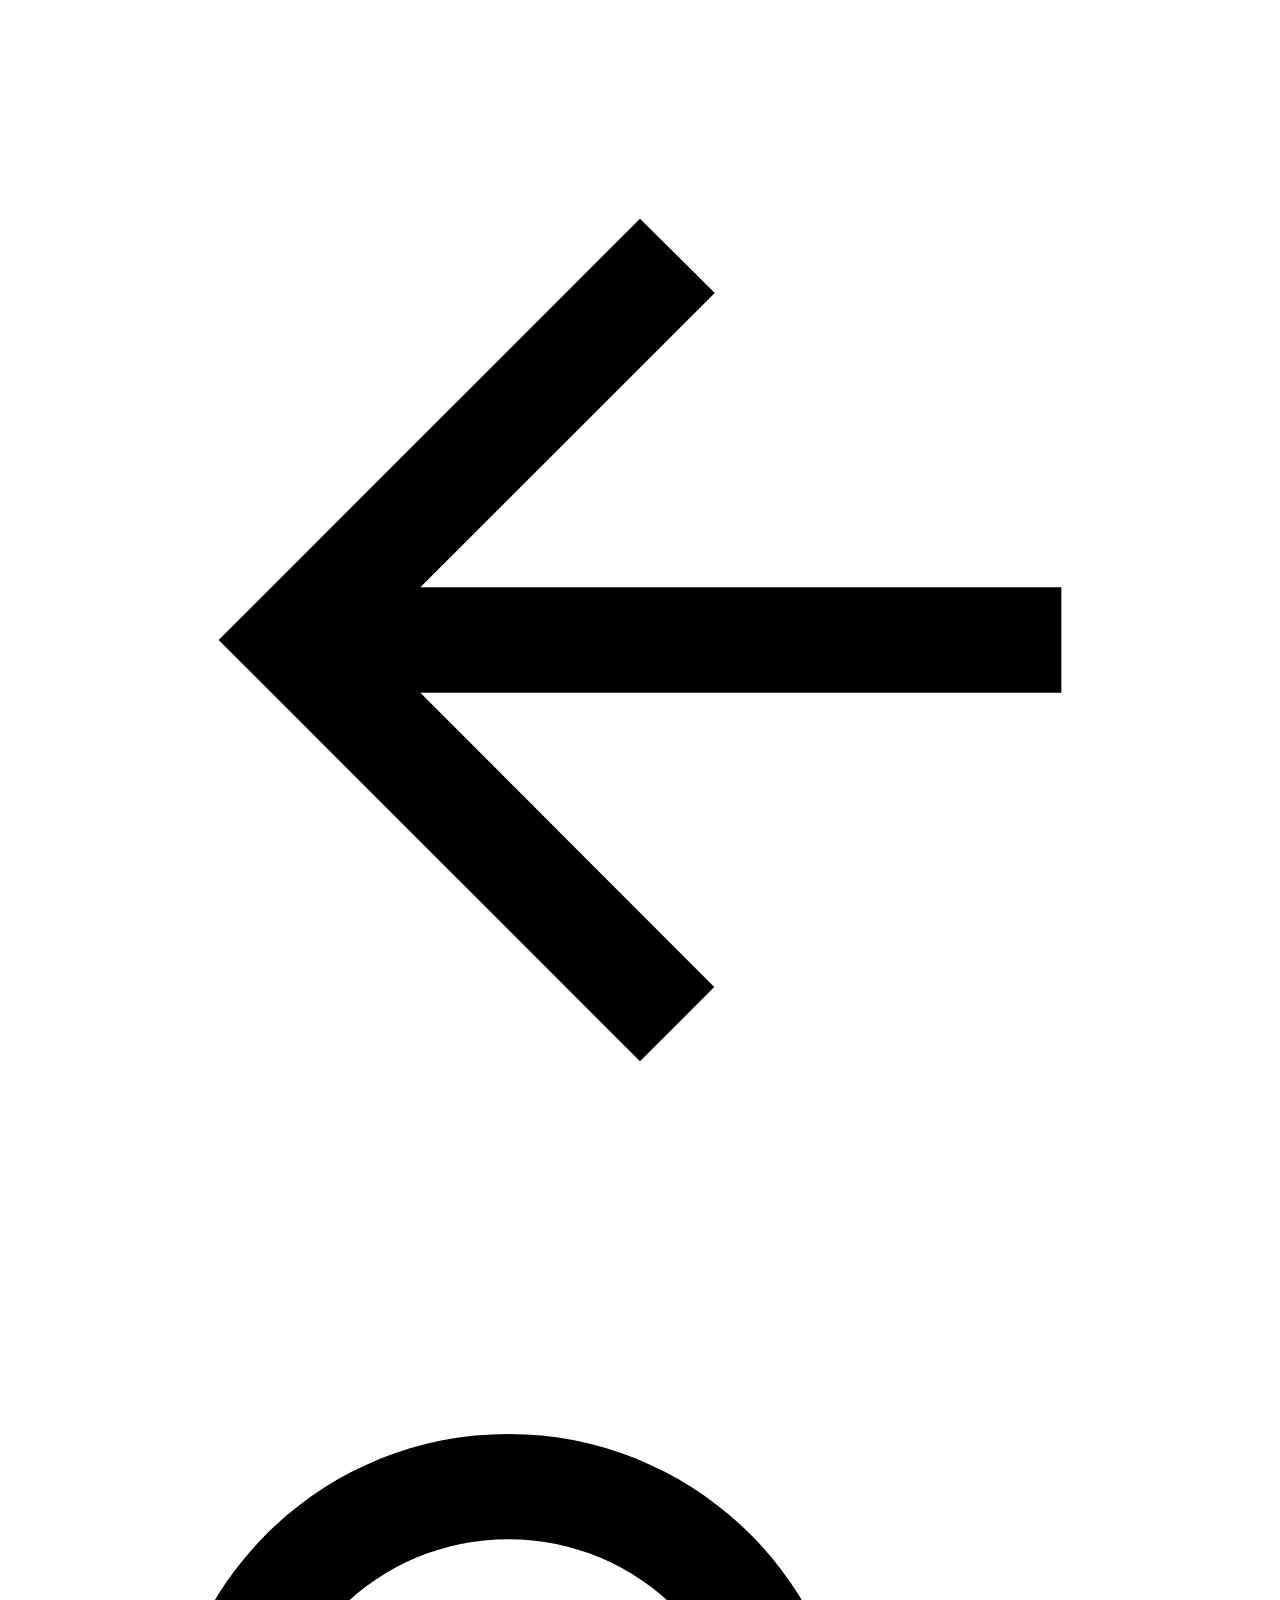
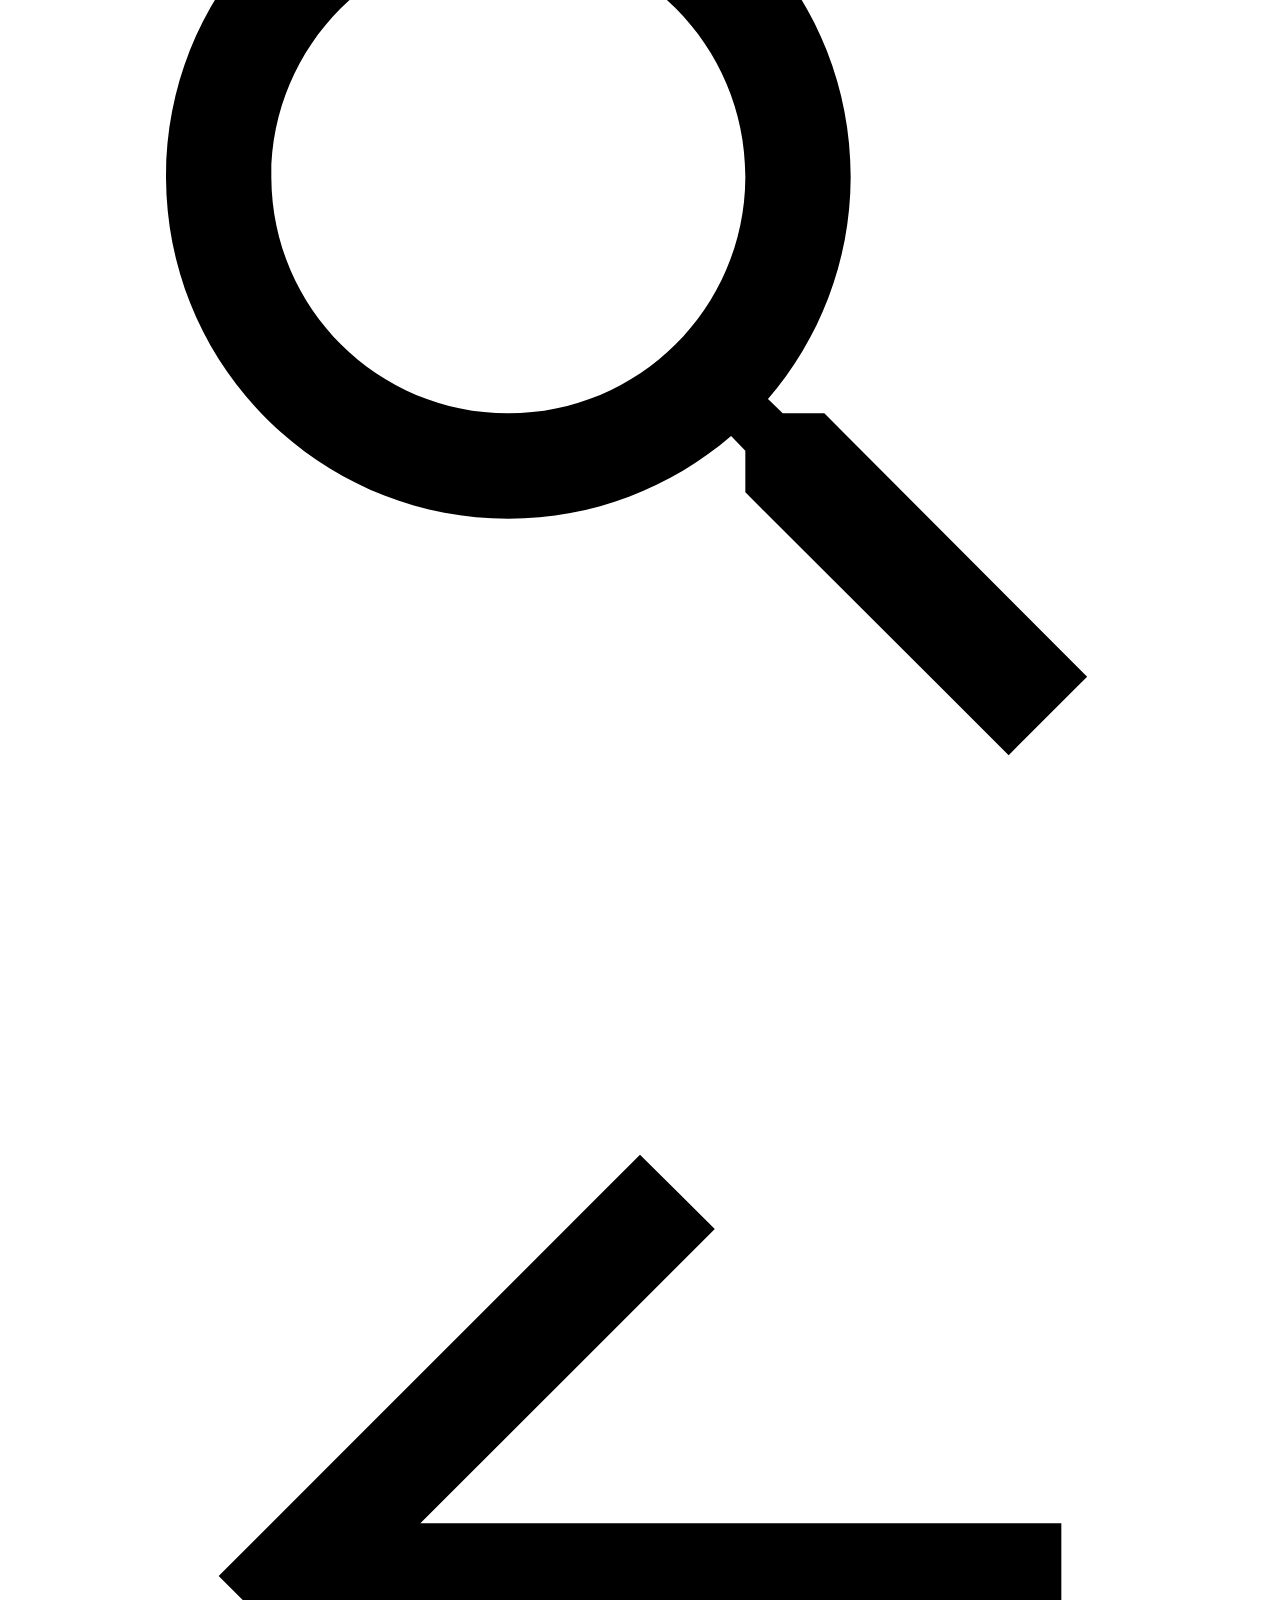
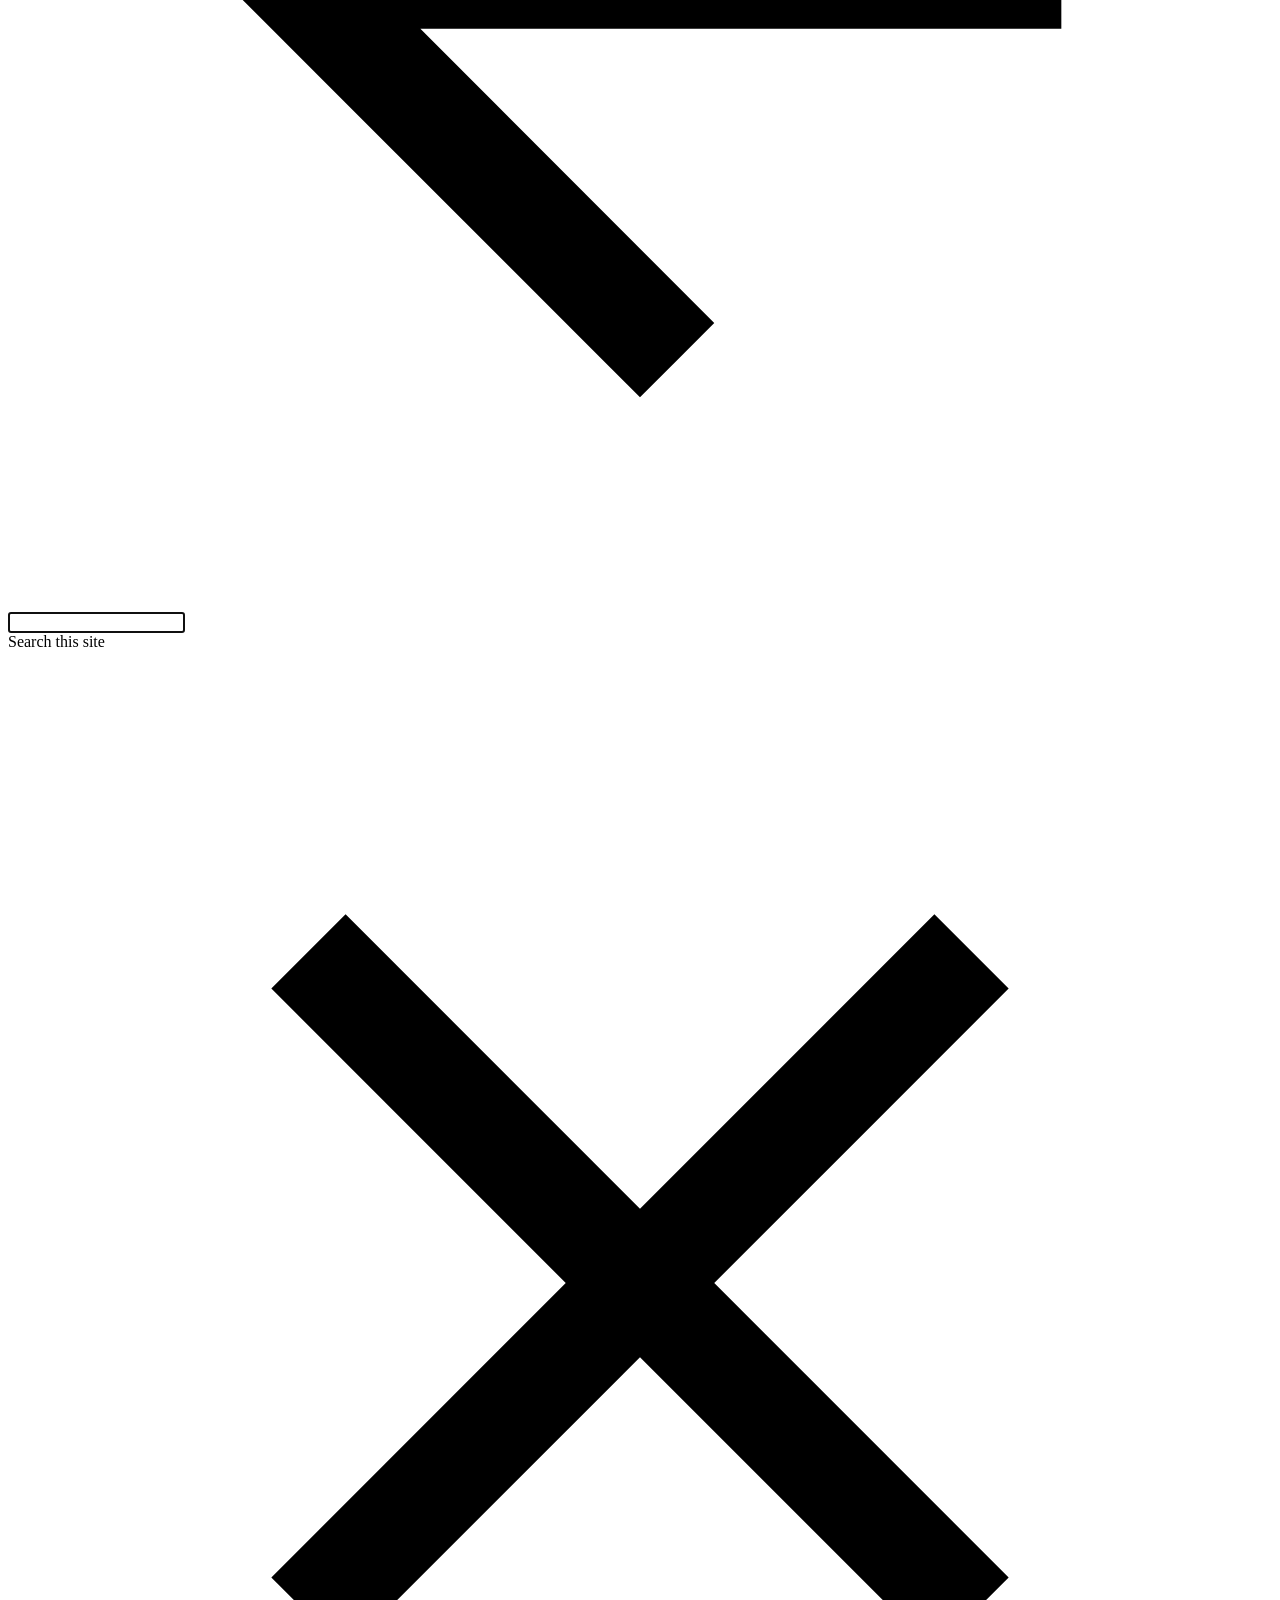
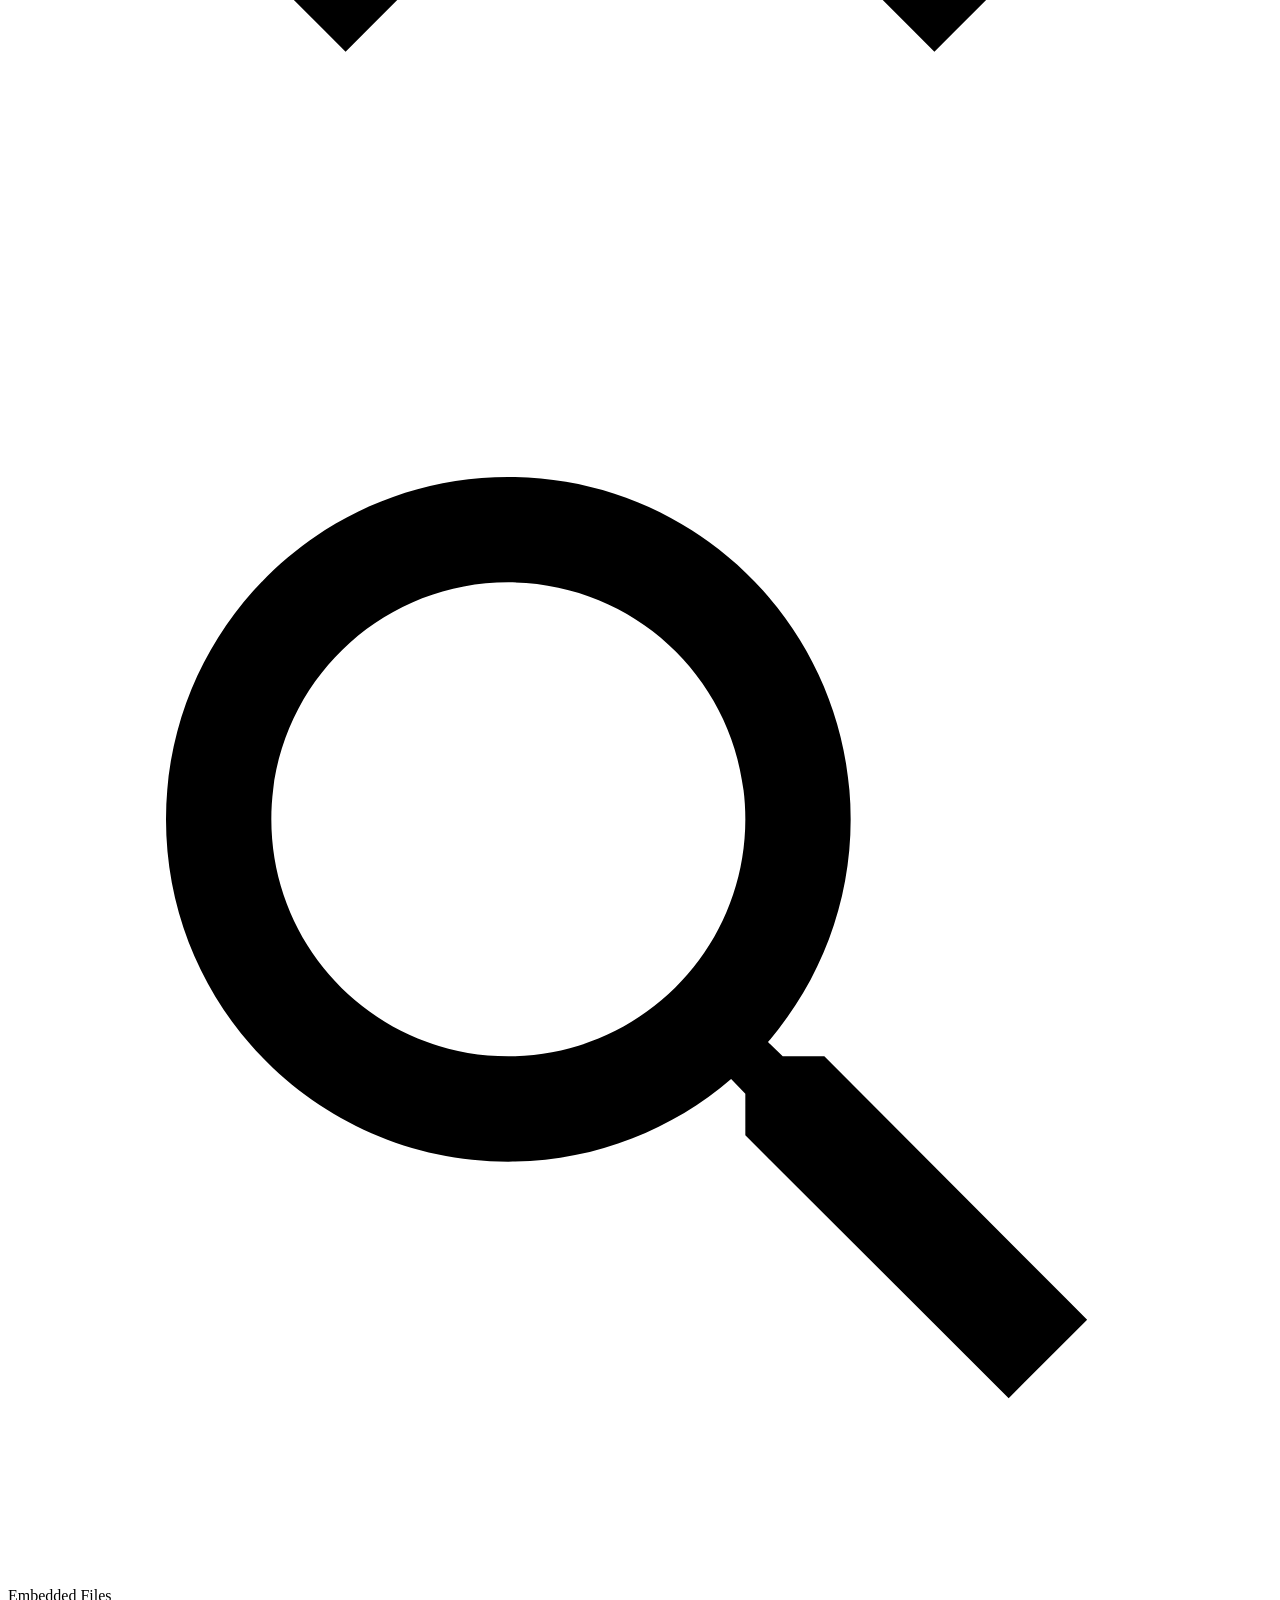
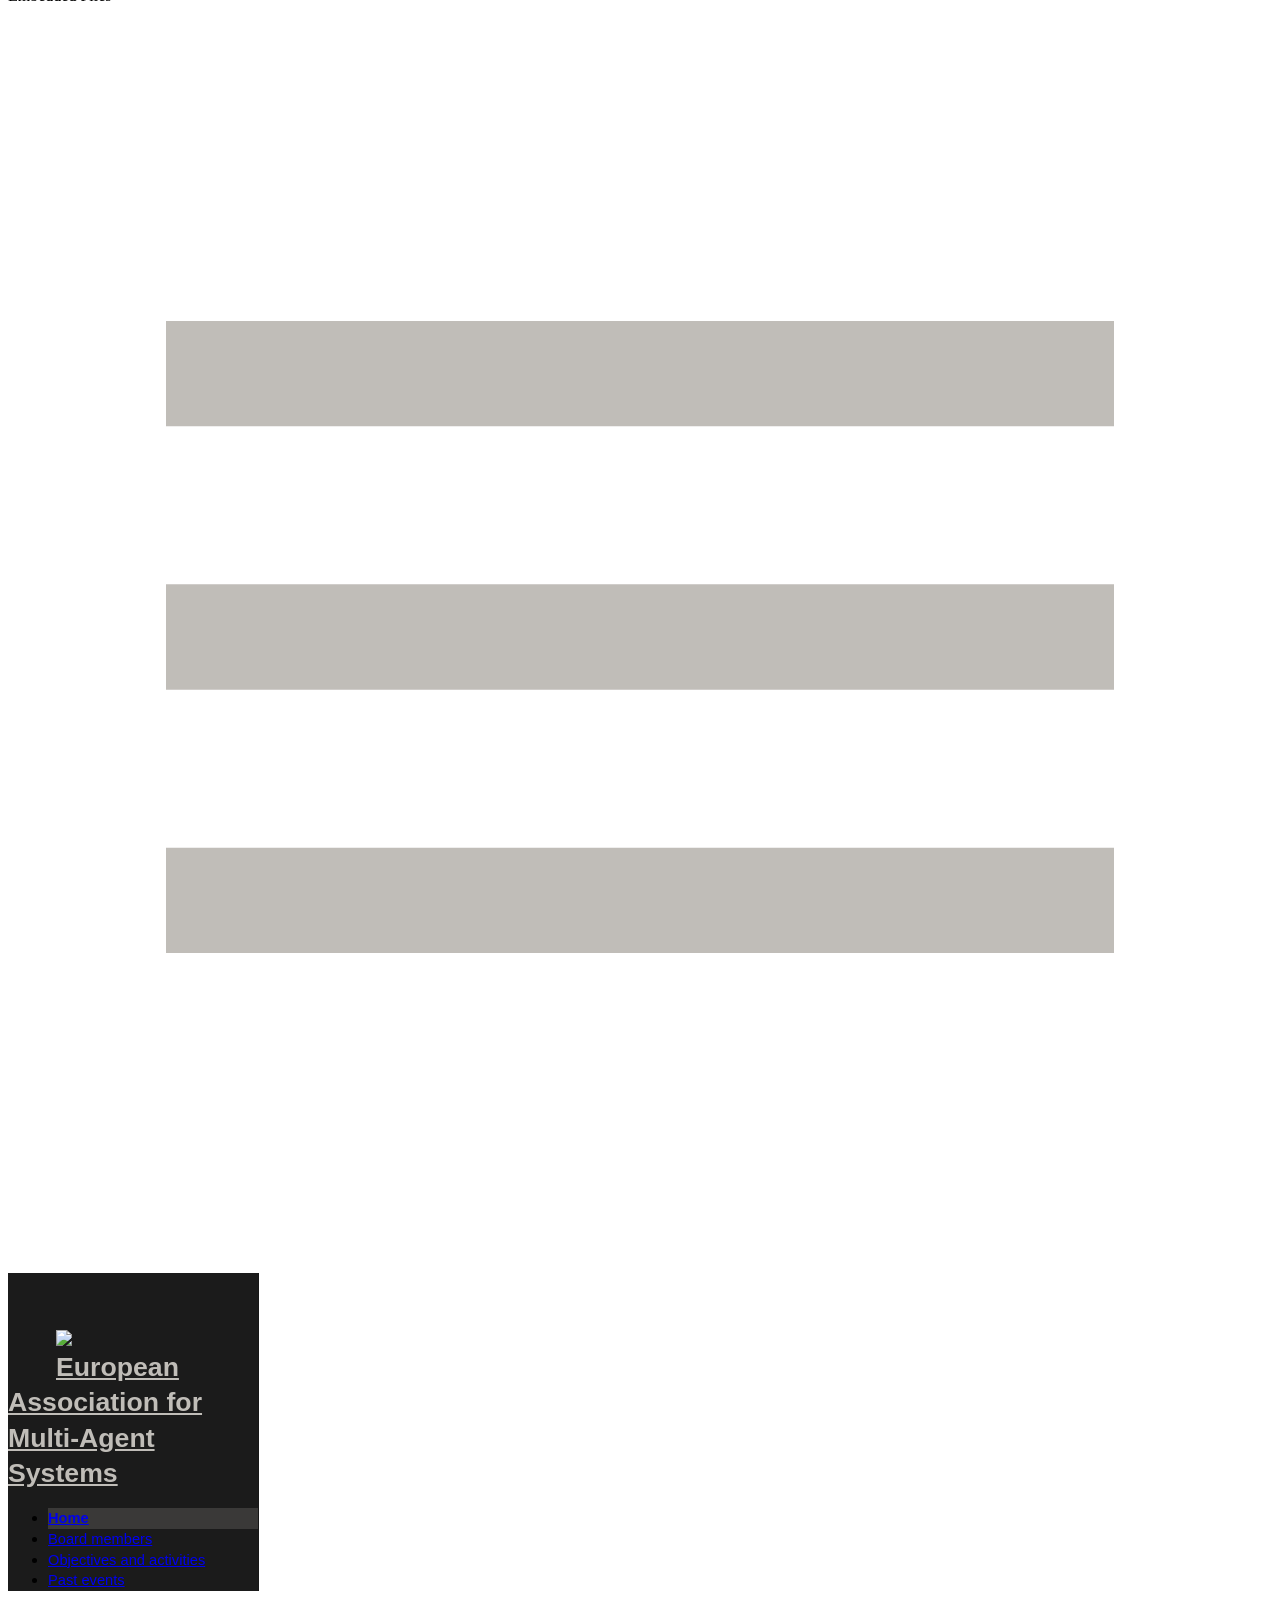
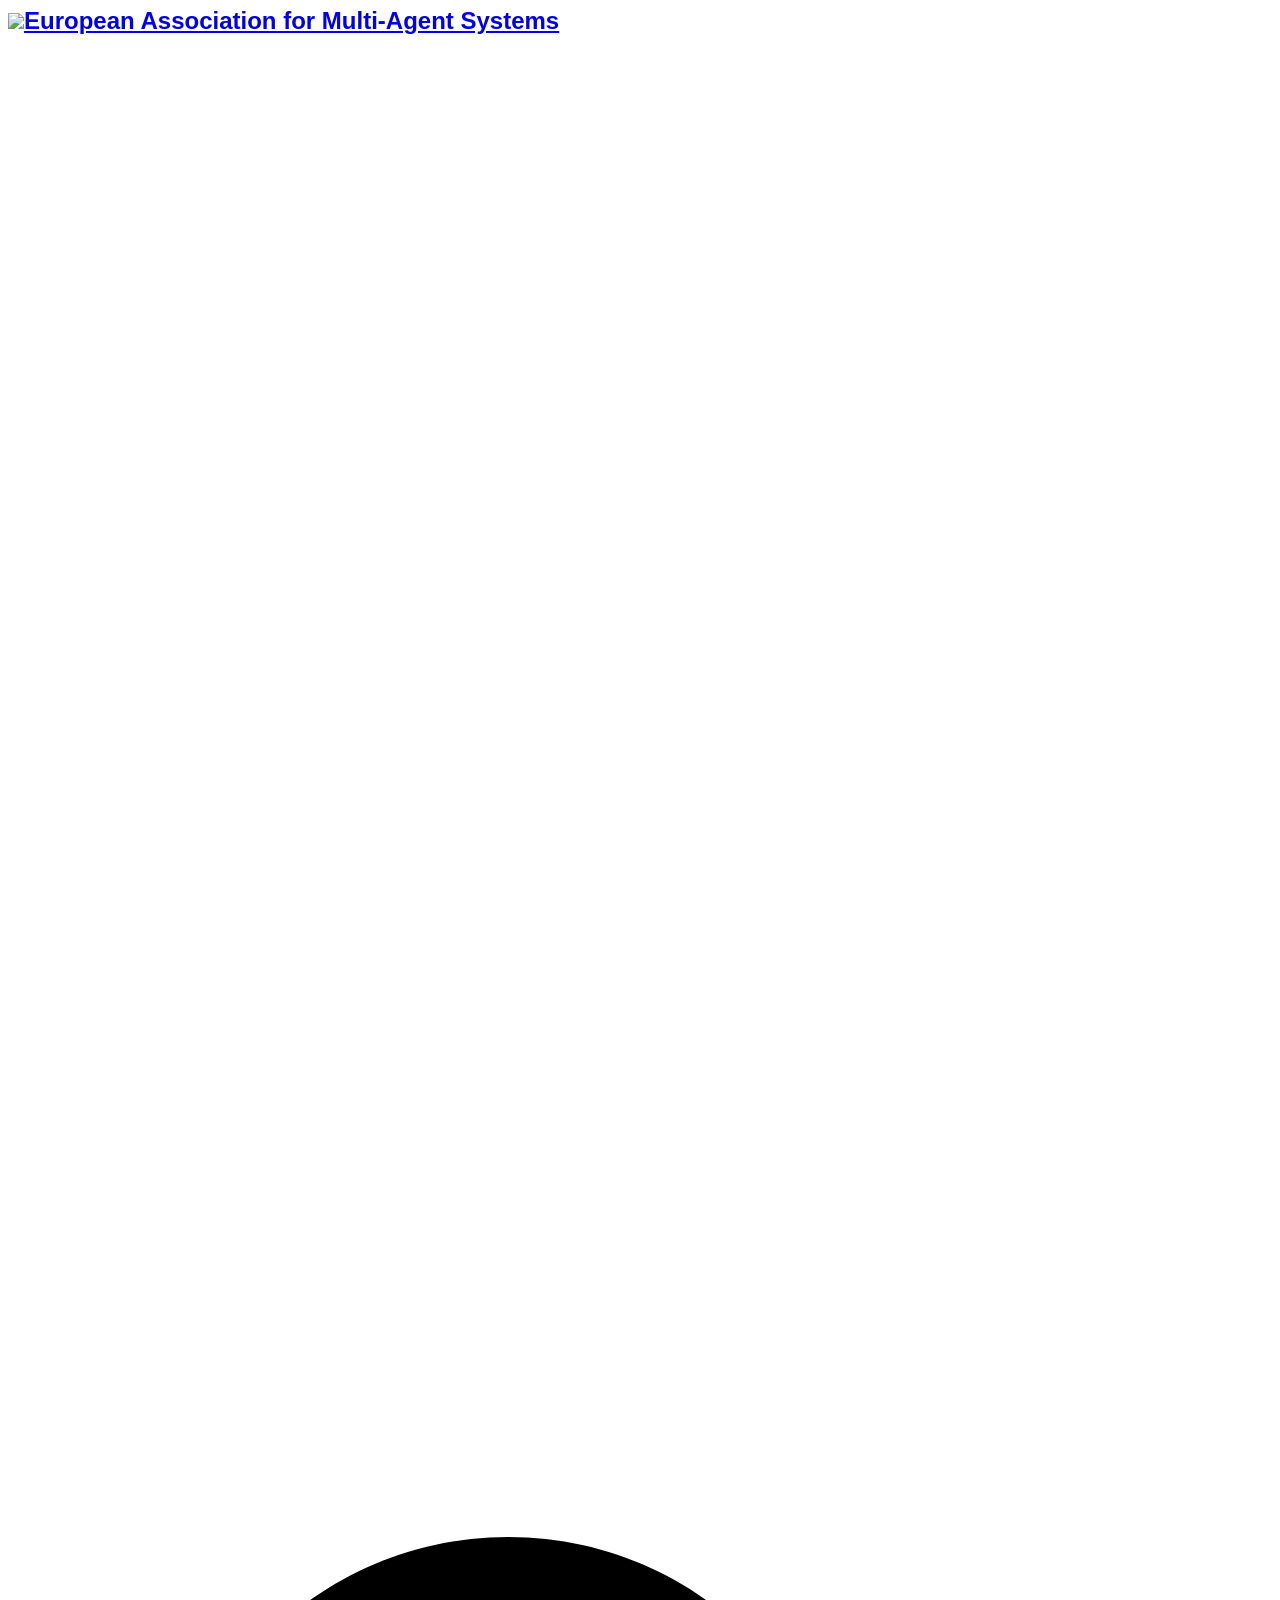
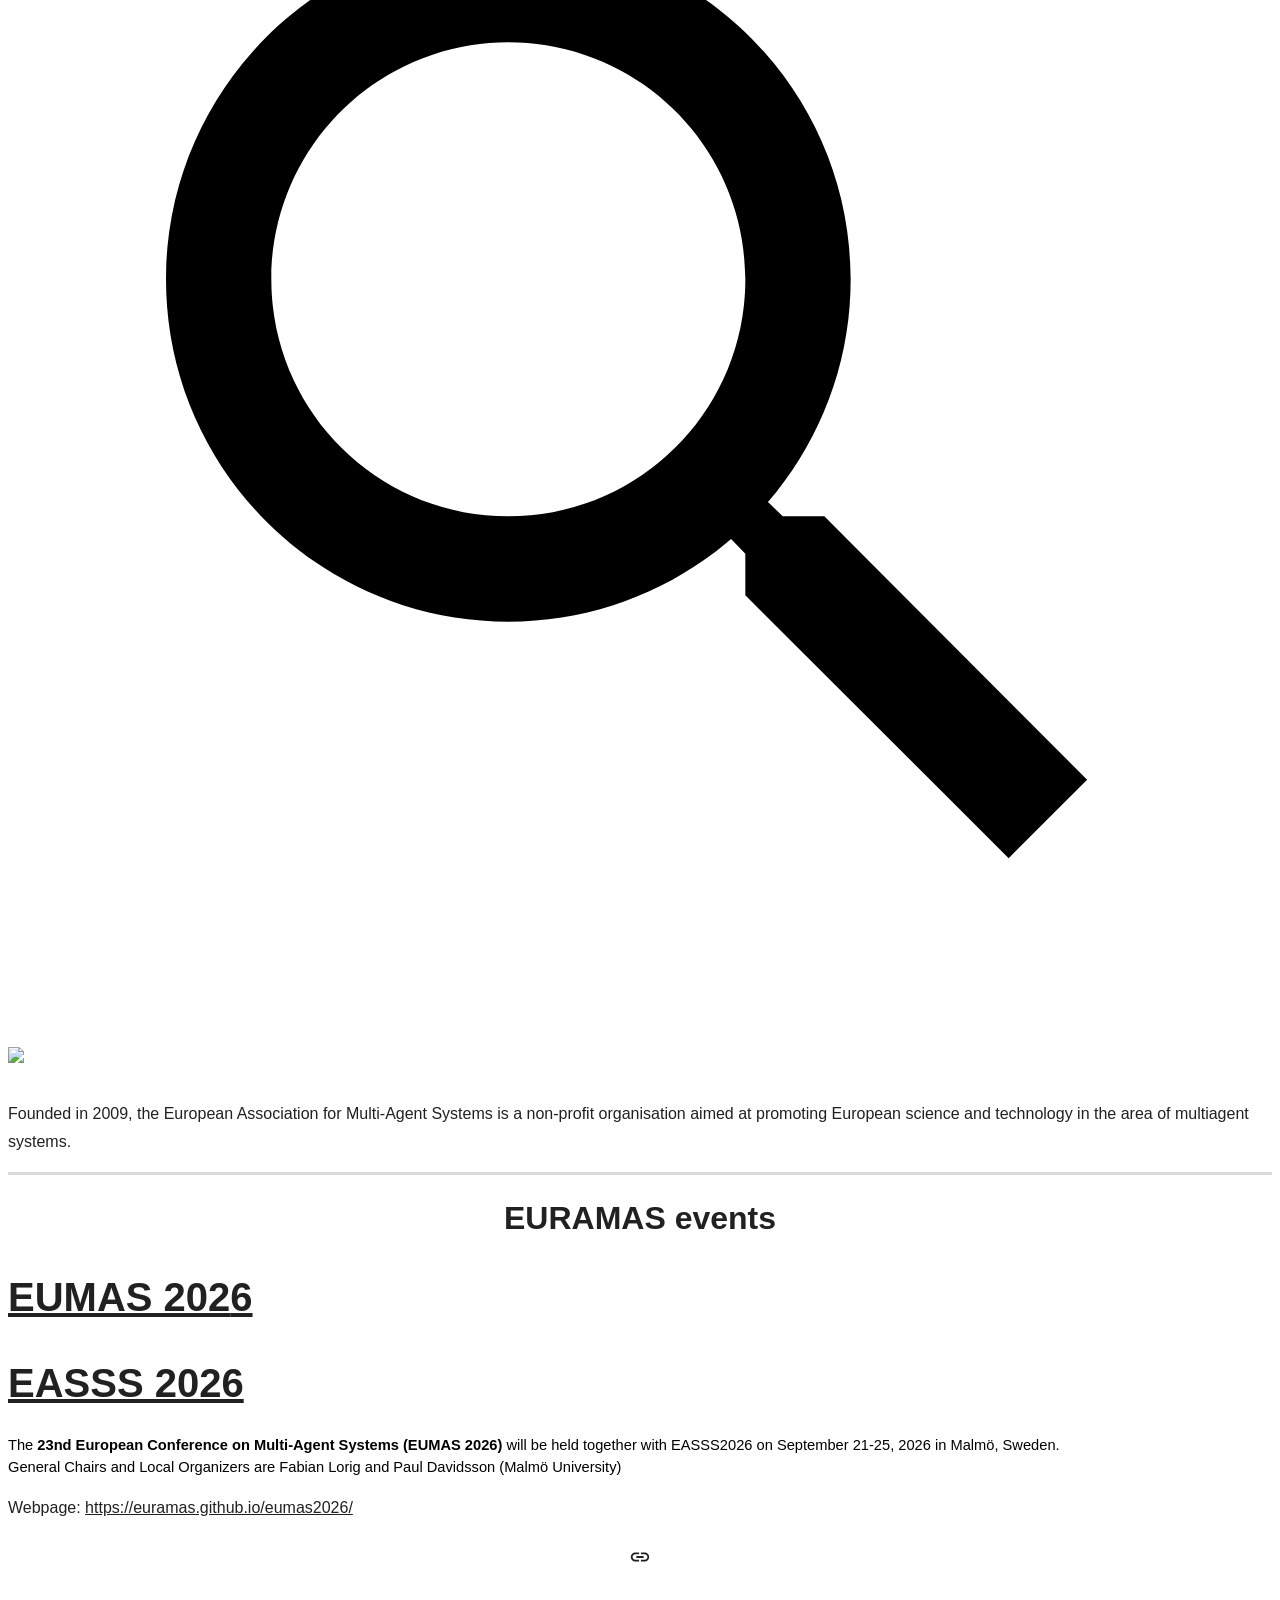
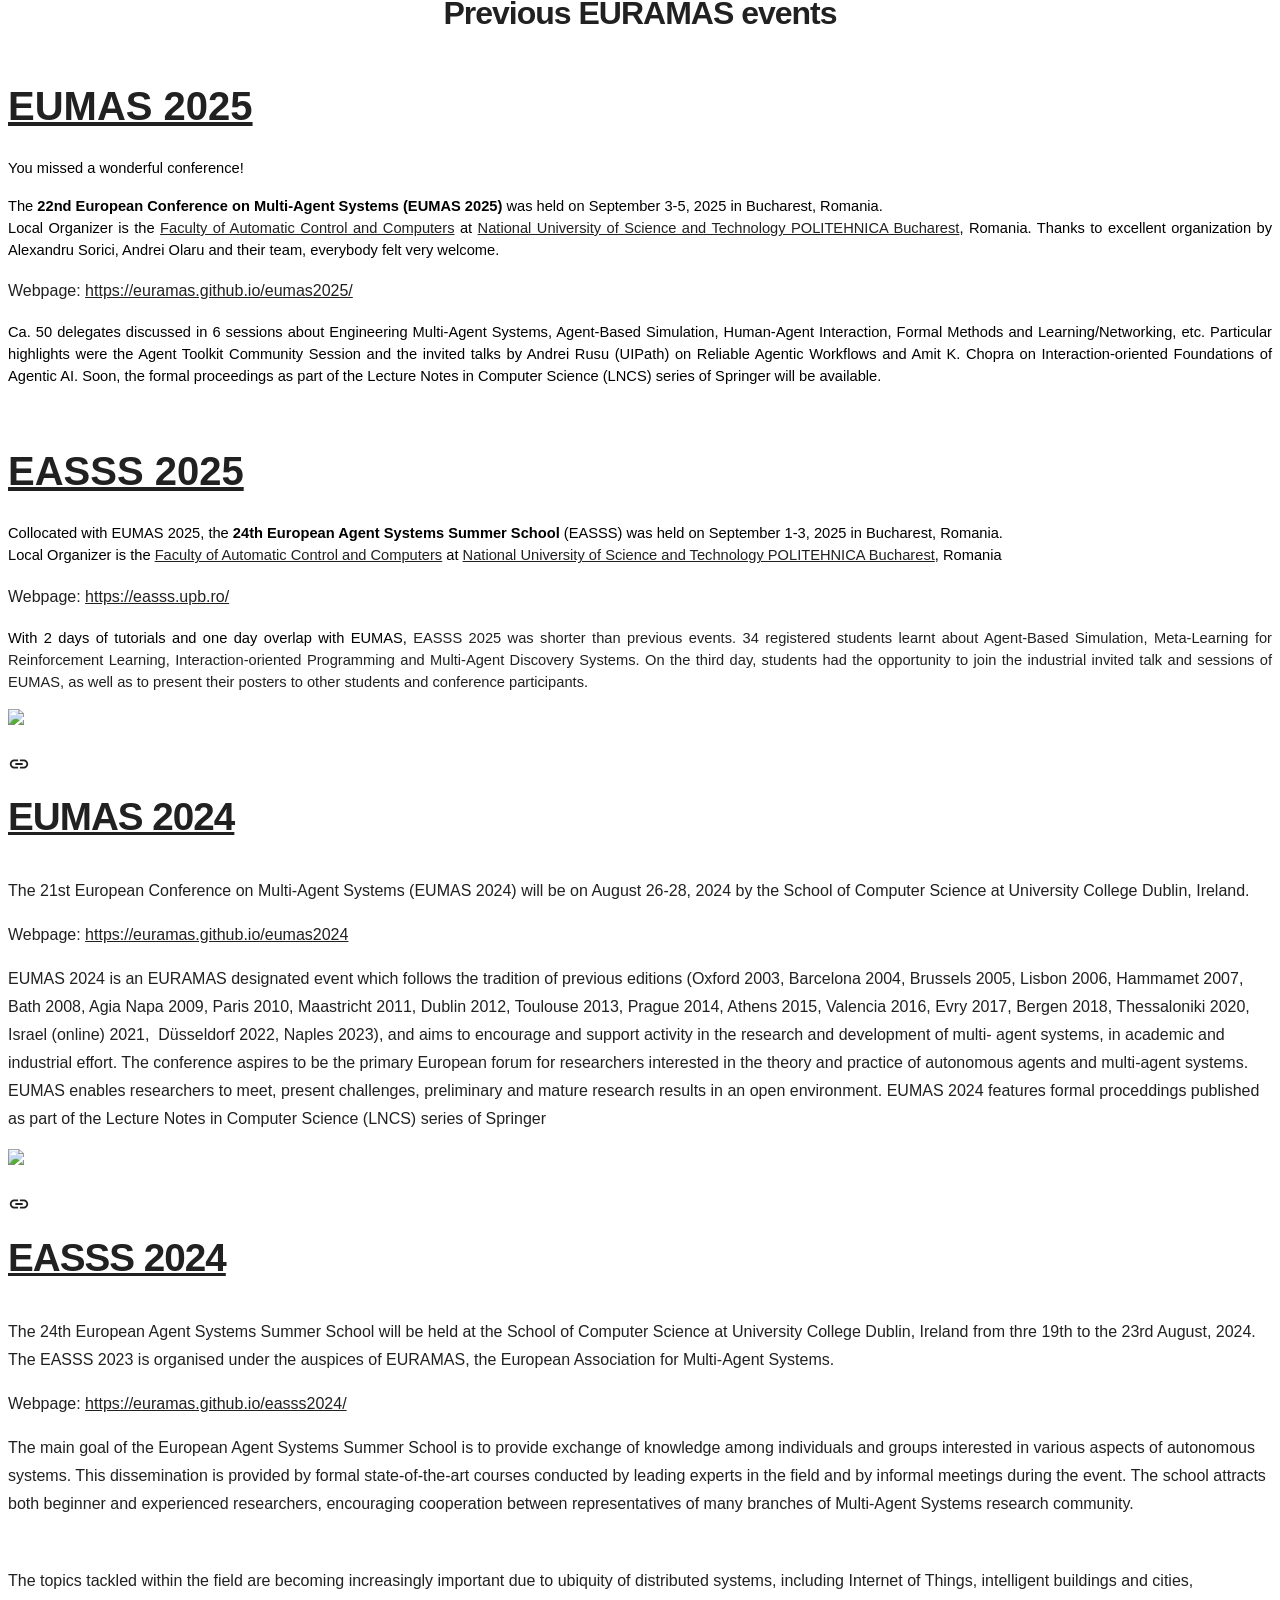
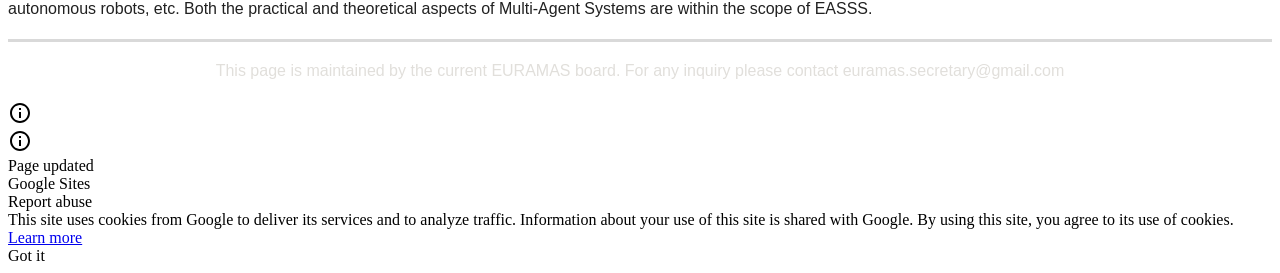
==== index.html @ ed2d262d "Add EURAMAS website pages" ====
<!DOCTYPE html><html lang="en-US" itemscope itemtype="http://schema.org/WebPage"><head><script nonce="PSpapPs47DsfkFyNa3ItQQ">window['ppConfig'] = {productName: '6b8ce7c01e3dacd3d2c7a8cd322ff979', deleteIsEnforced:  false , sealIsEnforced:  false , heartbeatRate:  0.5 , periodicReportingRateMillis:  60000.0 , disableAllReporting:  false };(function(){'use strict';function k(a){var b=0;return function(){return b<a.length?{done:!1,value:a[b++]}:{done:!0}}}function l(a){var b=typeof Symbol!="undefined"&&Symbol.iterator&&a[Symbol.iterator];if(b)return b.call(a);if(typeof a.length=="number")return{next:k(a)};throw Error(String(a)+" is not an iterable or ArrayLike");}function m(a,b){var c;b&&!b.done&&(c=a["return"])&&c.call(a)}
var n=typeof Object.defineProperties=="function"?Object.defineProperty:function(a,b,c){if(a==Array.prototype||a==Object.prototype)return a;a[b]=c.value;return a};function p(a){a=["object"==typeof globalThis&&globalThis,a,"object"==typeof window&&window,"object"==typeof self&&self,"object"==typeof global&&global];for(var b=0;b<a.length;++b){var c=a[b];if(c&&c.Math==Math)return c}throw Error("Cannot find global object");}var q=p(this);
function r(a,b){if(b)a:{var c=q;a=a.split(".");for(var d=0;d<a.length-1;d++){var e=a[d];if(!(e in c))break a;c=c[e]}a=a[a.length-1];d=c[a];b=b(d);b!=d&&b!=null&&n(c,a,{configurable:!0,writable:!0,value:b})}}r("Object.is",function(a){return a?a:function(b,c){return b===c?b!==0||1/b===1/c:b!==b&&c!==c}});
r("Array.prototype.includes",function(a){return a?a:function(b,c){var d=this;d instanceof String&&(d=String(d));var e=d.length;c=c||0;for(c<0&&(c=Math.max(c+e,0));c<e;c++){var f=d[c];if(f===b||Object.is(f,b))return!0}return!1}});
r("String.prototype.includes",function(a){return a?a:function(b,c){if(this==null)throw new TypeError("The 'this' value for String.prototype.includes must not be null or undefined");if(b instanceof RegExp)throw new TypeError("First argument to String.prototype.includes must not be a regular expression");return this.indexOf(b,c||0)!==-1}});function t(a,b,c){a("https://csp.withgoogle.com/csp/proto/"+encodeURIComponent(b),JSON.stringify(c))}function u(){var a;if((a=window.ppConfig)==null?0:a.disableAllReporting)return function(){};var b,c,d,e;return(e=(b=window)==null?void 0:(c=b.navigator)==null?void 0:(d=c.sendBeacon)==null?void 0:d.bind(navigator))!=null?e:v}function v(a,b){var c=new XMLHttpRequest;c.open("POST",a);c.send(b)}
function w(){var a=(x=Object.prototype)==null?void 0:x.__lookupGetter__("__proto__"),b=y,c=z;return function(){var d=a.call(this),e,f,g,h;t(c,b,{type:"ACCESS_GET",origin:(f=window.location.origin)!=null?f:"unknown",report:{className:(g=d==null?void 0:(e=d.constructor)==null?void 0:e.name)!=null?g:"unknown",stackTrace:(h=Error().stack)!=null?h:"unknown"}});return d}}
function A(){var a=(B=Object.prototype)==null?void 0:B.__lookupSetter__("__proto__"),b=y,c=z;return function(d){d=a.call(this,d);var e,f,g,h;t(c,b,{type:"ACCESS_SET",origin:(f=window.location.origin)!=null?f:"unknown",report:{className:(g=d==null?void 0:(e=d.constructor)==null?void 0:e.name)!=null?g:"unknown",stackTrace:(h=Error().stack)!=null?h:"unknown"}});return d}}function C(a,b){D(a.productName,b);setInterval(function(){D(a.productName,b)},a.periodicReportingRateMillis)}
var E="constructor __defineGetter__ __defineSetter__ hasOwnProperty __lookupGetter__ __lookupSetter__ isPrototypeOf propertyIsEnumerable toString valueOf __proto__ toLocaleString x_ngfn_x".split(" "),F=E.concat,G=navigator.userAgent.match(/Firefox\/([0-9]+)\./),H=(!G||G.length<2?0:Number(G[1])<75)?["toSource"]:[],I;if(H instanceof Array)I=H;else{for(var J=l(H),K,L=[];!(K=J.next()).done;)L.push(K.value);I=L}var M=F.call(E,I),N=[];
function D(a,b){var c=[],d=l(Object.getOwnPropertyNames(Object.prototype)),e=d.next();try{for(;!e.done;e=d.next()){var f=e.value;M.includes(f)||N.includes(f)||c.push(f)}}finally{m(d,e)}e=Object.prototype;d=[];for(f=0;f<c.length;f++){var g=c[f];d[f]={name:g,descriptor:Object.getOwnPropertyDescriptor(Object.prototype,g),type:typeof e[g]}}if(d.length!==0){c=l(d);e=c.next();try{for(;!e.done;e=c.next())N.push(e.value.name)}finally{m(c,e)}var h;t(b,a,{type:"SEAL",origin:(h=window.location.origin)!=null?
h:"unknown",report:{blockers:d}})}};var O=Math.random(),P=u(),Q=window.ppConfig;Q&&(Q.disableAllReporting||Q.deleteIsEnforced&&Q.sealIsEnforced||O<Q.heartbeatRate&&t(P,Q.productName,{origin:window.location.origin,type:"HEARTBEAT"}));var z=u(),R=window.ppConfig;if(R)if(R.deleteIsEnforced)delete Object.prototype.__proto__;else if(!R.disableAllReporting){var y=R.productName;try{var x,B;Object.defineProperty(Object.prototype,"__proto__",{enumerable:!1,get:w(),set:A()})}catch(a){}}
(function(){var a=u(),b=window.ppConfig;b&&(b.sealIsEnforced?Object.seal(Object.prototype):b.disableAllReporting||(document.readyState!=="loading"?C(b,a):document.addEventListener("DOMContentLoaded",function(){C(b,a)})))})();}).call(this);
</script><meta charset="utf-8"><script nonce="PSpapPs47DsfkFyNa3ItQQ">var DOCS_timing={}; DOCS_timing['sl']=new Date().getTime();</script><script nonce="PSpapPs47DsfkFyNa3ItQQ">function _DumpException(e) {throw e;}</script><script data-id="_gd" nonce="PSpapPs47DsfkFyNa3ItQQ">window.WIZ_global_data = {"K1cgmc":"%.@.[null,null,null,[3,1,[1794856847,75670000],4,null,null,null,[1794930117,579417000]],null,25]]","gnD3ee":"%.@.null,null,null,\"https://drive.google.com/viewer/main\"]","nQyAE":{}};</script><script nonce="PSpapPs47DsfkFyNa3ItQQ">_docs_flag_initialData={"docs-enpi2":true,"atari-esobi":false,"atari-emtpr":false,"atari-eibrm":false,"atari-eipim":false,"atari-etm":false,"atari-mfsnd":10,"docs-text-usc":true,"docs-text-elsmk":false,"docs-text-elsms":false,"atari-bae":false,"docs-text-etsrdpn":false,"docs-text-etsrds":false,"docs-text-endes":false,"docs-text-escpv":true,"docs-text-ecfs":false,"docs-text-eetxp":false,"docs-text-ettctvs":false,"docs-text-escoubs":false,"docs-text-escivs":false,"docs-text-escitrbs":false,"docs-text-epsi":false,"docs-text-esic":false,"docs-text-elss":false,"docs-text-ebrfs":false,"docs-text-etocs":false,"docs-text-eeds":false,"docs-text-esbefr":false,"docs-etshc":false,"docs-efsmsdl":false,"docs-text-eiosmc":false,"docs-text-ebrmkc":false,"docs-text-ehlb":false,"docs-text-dwit":false,"docs-eec":true,"docs-eecac":true,"docs-text-ebwpw":false,"docs-elsp":false,"docs-text-eoblor":false,"docs-esff":false,"docs-text-esprooc":false,"docs-ets":false,"docs-text-eurlsilu":false,"docs-idu":false,"docs-sup":"","docs-dli":false,"docs-liap":"/naLogImpressions","ilcm":{"eui":"AHKXmL1yt0ybfCqqn98CiIg6AmB4S6MuKr8DwakiWzt9nu4dxsEHFH35u9k1KCBswKoXLIW9caV3","je":1,"sstu":1794930117577382,"si":"CKeVuOCrj5gDFfdIqwIdhjcplQ","gsc":null,"ei":[5703839,5704621,5706832,5706836,5738513,5738529,5743108,5743124,5776501,5776517,14101306,14101502,14101510,14101534,49472063,49472071,49644015,49644023,49769337,49769345,49822921,49822929,49833462,49833470,49842855,49842863,49924706,49924714,50223641,50223649,50266222,50266230,50273528,50273536,50297076,50297084,50561343,50561351,50586962,50586970,71079938,71079946,71085241,71085249,71120968,71120976,71376056,71376064,71387889,71387897,71465947,71465955,71528597,71528605,71530083,71530091,71544834,71544842,71546425,71546433,71658040,71658048,71659813,71659821,71689860,71689868,71710040,71710048,71798420,71798436,71825383,71825391,71855000,71855008,71897827,71897835,71960540,71960548,94327671,94327679,94333153,94333161,94353368,94353376,94386871,94386879,94434257,94434265,94629757,94629765,94692298,94692306,94785229,94785237,94904089,94904097,94918952,94918960,94940194,95087186,95087194,95111985,95111993,95112873,95112881,95314802,95314810,99251983,99251991,99368792,99368800,99402331,99402339,99440853,99440861,99457807,99457815,101492731,101492739,101519280,101519288,101562406,101562414,101631191,101631199,101687117,101687125,101836971,101836979,101837416,101837424,101860667,101860675,101887674,101887682,101889043,101889051,101917185,101917193,101933491,101933499,102030642,102030650,102059541,102059549,102070930,102070938,102146687,102146695,102161195,102161203,102161447,102161455,102178402,102178410,102198282,102198290,102244489,102244497,102280628,102280636,102287284,102287292,102343380,102343388,102402679,102402687,102469860,102469868,102517339,102517344,102548521,102548529,102673375,102685384,102685389,102685929,102685934,102718396,102721215,102721220,102727402,102727407,102761474,102761479,102762315,102762323,102783509,102783517,102787563,102807790,102807798,102867835,102867843,102883758,102883766,102902848,102902856,102903660,102903668,102909750,102909755,102925819,102925827,102926523,102926531,102932587,102932595,102944189,102944194,102944268,102944273,102944503,102944508,102944582,102944587,102944680,102944685,102944785,102944790,102956685,102956693,102972669,102972677,102988272,102988277,102988402,102988407,102988695,102988700,102988929,102988934,103011418,103011426,103163044,103163052,103176010,103176018,103276092,103285966,103285974,103286273,103286281,103286444,103286452,103288306,103288314,103289103,103289108,103289273,103289278,103326407,103326415,103343830,103343838,104530130,104573899,104573907,104575332,104575337,104575491,104575496,104575691,104575696,104575894,104615595,104615603,104699504,104699512,104761751,104761759,104794443,104794451,104842348,104842353,104907811,104907819,104976617,104976625,104983169,104983177,105082097,105082105,105083748,105083756,105087788,105087796,105125317,105125325,105180894,105180902,105283687,105283695,105292835,105292843,105346285,105346293,105360418,105360426,105373824,105373832,105393811,105393819,105439171,105439179,115511323,115511328,115601129,115601137,115626439,115626447,115669258,115669266,115779821,115779829,115780458,115780466,115818444,115818449,115821407,115821415,115854768,115854776,115909741,115909749,115955813,115955818,116062710,116062718,116068898,116068906,116176809,116176817,116221334,116221342,116276461,116276469,116282970,116282975,116372477,116372485,116400336,116400344,116416034,116416042,116418147,116418155,116425642,116538516,116538524,116567571,116567576,116609471,116609479,116699509,116699517,116756943,116756951,116783822,116783827,116840681,116840686,116901222,116901230,116901303,116901311,116902106,116902114,116902146,116902154,116907270,116907278,116908636,116908644,116908917,116908925,116909050,116909058,116909411,116909419,116909964,116909972,116910125,116910133,116920064,116920072,116920556,116920564,116929413,116929421,116980487,116980495,116981668,116981676,116982100,116982108,116982191,116982199,116982753,116982761,116983095,116983103,116984628,116984636,116988124,116988132,117010933,117010941,117205527,117205535,117223999,117224007,117268957,117268965,117283949,117283954,117286791,117286799,117290330,117290338,117309374,117309382,117410074,117457958,117457966,117503217,117503225,117504383,117504391,117547661,117547669,117668252,117668260,117848254,117895900,117895908,118094558,118094563,118098249,118098257,118110574,118110582,118144992,118145000,118171121,118237135,118237143,118281144,118281152,118285275,118291766,118291774,118367937,118367945,118368676,118368684,118417364,118417372,118484679,118484687,118961008,118961016,119022332,119022340,119096461,119096469,119109774,119109782,119208439,119208447,119209377,119346325,119367357,119367362,119528382,119528390,119530260,119530268,119566028,119566036,119595147,119595155,119605190,119605198,119667272,119667280,119671790,119671798,119702549,119702557,119770545,119770553,119771791,119771799,119870000,119870008,120049151,120049159,120050660,120050668,120175627,120175635,120493132,120493140,120619846,120619851,120650583,120650591,120730671,120730676,120735852,120735857,120773177,120773182,120797077,120797085,120812978,120900452,120900460,120982382,120982390,121110331,121110336,121123431,121123436,121172911,121191812,121191820,121286207,121286215,121307198,121307206,121346120,121346125,121372721,121377918,121377926,121381303,121381308,121381960,121383007,121406244,121406252,121431603,121431611,121442235,121442240,123364527,123364613,123364618,123477306,123769303,123769311],"crc":0,"cvi":[]},"docs-ccdil":false,"docs-eil":true,"info_params":{},"buildLabel":"editors.sites-viewer-frontend_20261111.01_p0","docs-show_debug_info":false,"atari-jefp":"/_/view/jserror","docs-jern":"view","atari-rhpp":"/_/view","docs-ciusdft":false,"docs-ecuach":false,"docs-cclt":2033,"docs-ecci":true,"docs-esi":false,"docs-efypr":true,"docs-eyprp":true,"docs-li":"104240","docs-trgthnt":"","docs-etmhn":false,"docs-thnt":"","docs-hdet":["nMX17M8pQ0kLUkpsP190WPbQDRJQ","17hED8kG50kLUkpsP190TThQn3DA","BDNZR4PXx0kLUkpsP190SJtNPkYt","Etj5wJCQk0kLUkpsP190NwiL8UMa","xCLbbDUPA0kLUkpsP190XkGJiPUm","2NUkoZehW0kLUkpsP190UUNLiXW9","yuvYtd5590kLUkpsP190Qya5K4UR","ZH4rzt2uk0kLUkpsP190UDkF5Bkq","uQUQhn57A0kLUkpsP190WHoihP41","93w8zoRF70kLUkpsP190TxXbtSeV","fAPatjr1X0kLUkpsP190SaRjNRjw","T4vgqqjK70kLUkpsP190ScPehgAW","JyFR2tYWZ0kLUkpsP190Rn3HzkxT","ufXj7vmeJ0kLUkpsP190QURhvJn2","KFks7UeZ30kLUkpsP190UUMR6cvh","LcTa6EjeC0kLUkpsP190RKgvW5qi","s3UFcjGjt0kLUkpsP190Z45ftWRr","o99ewBQXy0kLUkpsP190Nq2qr6tf","PHVyy5uSS0kLUkpsP190SUsYo8gQ","yZn21akid0iSFTCbiEB0WPiGEST3","h2TtqzmQF0kLUkpsP190YPJiQt7p","MZi9vb5UC0kLUkpsP190ReUhvVjy","dSR6SPjB80kLUkpsP190Y3xHa9qA","Bz6B7VmLu0kLUkpsP190W3FeobP7","AiLoubzsd0kLUkpsP190XtYNPgYT","2J3DVQoVh0kLUkpsP190R5wShSrC","MLmbZasLS0kLUkpsP190YHf6Zjsf","LjsdWFqUn0kLUkpsP190TwXBLtsw","S1T4ezMsZ0kLUkpsP190U6GfQUxi","LwAAPYPwi0kLUkpsP190TR4aaiFR","zZpS7TtwA0kLUkpsP190SJfhmHn8","LqadmuFLc0kLUkpsP190VqMgRe9G","6t7XcXcN50kLUkpsP190RiQUG9W5","PyRpJWvnF0kLUkpsP190X6czxBQU","oiu5UhKXt0kLUkpsP190XWFatA4U","MbCqiCTik0kLUkpsP190XpDkFpKL","m3m67mpQU0kLUkpsP190RpzeM6tt","WKyXQmUiJ0kLUkpsP190WtAghmdt","Nf2nd9NhF0kLUkpsP190REtRKaUF","fjqF9C7Mg0kLUkpsP190WGtWAuX2","cb1fdvu6p0kLUkpsP190U5AywQpZ","43PL8e9wN0kLUkpsP190PfUhabvT","q4iJ7XzP90kLUkpsP190TZxmiBwc","n7KMJ1qFh0kLUkpsP190QMptD4uS","gdXR6HiZh0kLUkpsP190TjP3jZNf","N5u4VeWhx0iSFTCbiEB0VUTNdX6g","XM16tjwrD0iSFTCbiEB0NfzvTeuU","ybYTJk1eD0iSFTCbiEB0QV4rkzSF","TgXar1TSG0iSFTCbiEB0SsXMaKuP","JYfGDkExa0iSFTCbiEB0TTQnEDtH","2i9JBUZ3w0iSFTCbiEB0RytbUoNq","pgvTVXNKa0iSFTCbiEB0ShqmBTMR","NsVnd81bW0iSFTCbiEB0RhcXEK9M","rTQirATnb0iSFTCbiEB0W5cPcA7D","wNyww2Syr0iSFTCbiEB0Pzsbemba","DVdpfbqGj0iSFTCbiEB0RP4dMdFg","WKN3dsuG20iSFTCbiEB0NtEYhMK7","S5iPRteXX0iSFTCbiEB0YkMazE6h","6hmou1AcB0iSFTCbiEB0R9rZWXdz","wvo4NcLUj0iSFTCbiEB0Tt7mcVxE","rMLvYG5Cd0iSFTCbiEB0VMB6o5sk","EnxXFzAMR0iSFTCbiEB0NxWnFJEU","4SFrbzo420iSFTCbiEB0W7wu3rzt","Nr7mDWodK0iSFTCbiEB0Ruynrudk","pSnfxxWWp0iSFTCbiEB0RaiP6PBc","WMpW1Q5dP0iSFTCbiEB0WLWPn6Po","jcCQV72Dw0iSFTCbiEB0XjAwaUST","q1LkrPa7u0iSFTCbiEB0VHo7zVhn","rTcCMw3BM0mHq3jmV6o0RHeAExRK","HUYzfGVRa0mHq3jmV6o0Uxe2caXK","1XYMmM1Cu0mHq3jmV6o0Z3pEi8xm","xHhMJiXiV0mHq3jmV6o0WB8WinyM","xwSFpxEiU0mHq3jmV6o0PcnvcKmd","4MBkBg26q0mHq3jmV6o0QeKPRMpY","y5g8iW2T80mHq3jmV6o0Nr8SAj4C","W9YRKy3Lb0iSFTCbiEB0Xfs1EfPr","Ed3nhrN8D0iSFTCbiEB0RN4bJ53y","zxDKY7PC10iSFTCbiEB0UDYPJwDZ","bhEyDmbwi0mHq3jmV6o0TngCF1v2","6rKYZ6uHA0mHq3jmV6o0TeDZjgB8","71Deousgx0mHq3jmV6o0WXBQiyzi","sVEZbUAa70mHq3jmV6o0TNq1M7FF","8ZPFZT5nG0mHq3jmV6o0PJ5yoVh4","LDuvzP2Bd0mHq3jmV6o0TwNPVpW8","P55v8p4Lk0mHq3jmV6o0VjggjHMV","QqnZoz9ko0mHq3jmV6o0QskzBcHn","Nq8mdjdGg0mHq3jmV6o0WShxQA39","iQNA6mEJy0mHq3jmV6o0Q2iGT9fW","sNcbk2hJ80mHq3jmV6o0VbqaovQb","Th1mzDL8q0mHq3jmV6o0Sm16yc1b","6nr31z9Wv0mERqSGkGf0VhuvAXWC","RLHeYNm410mERqSGkGf0Y817EUFK","vmx68XtfJ0mERqSGkGf0RCUBfsQr","687J7yD1q0mERqSGkGf0RVmMYHo1","qwhWQy8Zi0mERqSGkGf0W2tdypUF","wF8Sk241e0mERqSGkGf0YNtN6gpV","ijUhdx2QN0mERqSGkGf0TSD26iBJ","3iBLaMnuG0mERqSGkGf0VdY8XuLS","cFR77YEGo0iSFTCbiEB0PcMDWjX2","evUYuNCS80mERqSGkGf0Psi8j3Dw","soWncRV7C0mERqSGkGf0PZheXrWA","TvjoiCaar0mERqSGkGf0S9qS5adj","txL54xWLC0mERqSGkGf0XoEGTvCu","MP3EsW1un0mERqSGkGf0QDkfTxat","N1q4Y3fqz0mERqSGkGf0W1oPWWoc","pnKWhXiJi0mERqSGkGf0RDJejrBm","uLoGBsxEp0mERqSGkGf0Umz4HBC5","zu73Bdvrn0mERqSGkGf0P7FS5ZnG","KwaNot15n0mERqSGkGf0UnBhGVoK","eCHWxyhvo0mERqSGkGf0RJfZmQ1f","aWZA9kUWi0mERqSGkGf0RtY99iNR","ffZmMGtYT0suK1NZr2K0QUxSzEMN","NagbcZWyB0suK1NZr2K0SJmfmJ3n","KMcLKvubv0suK1NZr2K0PLMUJ7zr","a13ejFS5i0suK1NZr2K0WzewY5tP","pZ1hXv7ve0suK1NZr2K0U5qoNhyU","pwLDucJZU0ezFcgqx310NgtmYpbV","TCKDVQ6J0Bn3gbW4AcZC0PQKypCa","Z7vabQzZ0Bn3gbW4AcZC0TfvmSab","UUNcLtsso0mERqSGkGf0Uwg2tMZa","fznmScpy0Bn3gbW4AcZC0Vie7eK1","6GS1wg3f0Bn3gbW4AcZC0Sr5APMj","wYCZkqoz10fBWirfAym0S1sADKbJ"],"docs-hunds":false,"docs-hae":"PROD","docs-ehn":false,"docs-epq":true,"docs-upap":"/_/view/prefs","docs-eupub":true}; _docs_flag_cek= null ; if (window['DOCS_timing']) {DOCS_timing['ifdld']=new Date().getTime();}</script><meta name="viewport" content="width=device-width, initial-scale=1"><meta http-equiv="X-UA-Compatible" content="IE=edge"><meta name="referrer" content="origin"><link rel="icon" href="assets/6490c77a9842cd0f6935.ico"><meta property="og:title" content="European Association for Multi-Agent Systems"><meta property="og:type" content="website"><meta property="og:url" content="https://sites.google.com/view/euramas"><meta property="og:description" content="
Founded in 2009, the European Association for Multi-Agent Systems is a non-profit organisation aimed at promoting European science and technology in the area of multiagent systems. 
"><meta itemprop="name" content="European Association for Multi-Agent Systems"><meta itemprop="description" content="
Founded in 2009, the European Association for Multi-Agent Systems is a non-profit organisation aimed at promoting European science and technology in the area of multiagent systems. 
"><meta itemprop="url" content="https://sites.google.com/view/euramas"><meta itemprop="thumbnailUrl" content="assets/8febfdae23dbfa3d8e87.jpg"><meta itemprop="image" content="assets/8febfdae23dbfa3d8e87.jpg"><meta itemprop="imageUrl" content="assets/8febfdae23dbfa3d8e87.jpg"><meta property="og:image" content="assets/8febfdae23dbfa3d8e87.jpg"><link href="assets/c395d3541794ac96f6d3.css" rel="stylesheet" nonce="UehsjdIMuUObOQ_o4n4z-Q"><link href="assets/b688b83af2919bc9a76d.css" rel="stylesheet" nonce="UehsjdIMuUObOQ_o4n4z-Q"><link href="assets/9cb7de6b0fa85710bc95.css" rel="stylesheet" nonce="UehsjdIMuUObOQ_o4n4z-Q"><link href="assets/6c31d563e14797d8606c.css" rel="stylesheet" nonce="UehsjdIMuUObOQ_o4n4z-Q"><style nonce="UehsjdIMuUObOQ_o4n4z-Q">@media only screen and (max-width: 479px){.puwcIf{font-size: 20.0pt;}}@media only screen and (min-width: 480px) and (max-width: 767px){.puwcIf{font-size: 22.0pt;}}@media only screen and (min-width: 768px) and (max-width: 1279px){.puwcIf{font-size: 24.0pt;}}@media only screen and (min-width: 1280px){.puwcIf{font-size: 24.0pt;}}@media only screen and (max-width: 479px){.Rn3Z1b{font-size: 23.0pt;}}@media only screen and (min-width: 480px) and (max-width: 767px){.Rn3Z1b{font-size: 27.0pt;}}@media only screen and (min-width: 768px) and (max-width: 1279px){.Rn3Z1b{font-size: 30.0pt;}}@media only screen and (min-width: 1280px){.Rn3Z1b{font-size: 30.0pt;}}</style><script nonce="PSpapPs47DsfkFyNa3ItQQ">(function() {var img = new Image().src = "https://ssl.gstatic.com/atari/images/results-not-loaded.svg";})();</script><link rel="stylesheet" href="assets/a63d874e1b8f866d19bc.css" data-id="_cl" nonce="UehsjdIMuUObOQ_o4n4z-Q"><script nonce="PSpapPs47DsfkFyNa3ItQQ"></script><title>European Association for Multi-Agent Systems</title><style jsname="ptDGoc" nonce="UehsjdIMuUObOQ_o4n4z-Q">.M63kCb{background-color: rgba(255,255,255,1);}.OUGEr{color: rgba(33,33,33,1);}.duRjpb .OUGEr{color: rgba(33,33,33,1);}.JYVBee .OUGEr{color: rgba(33,33,33,1);}.OmQG5e .OUGEr{color: rgba(33,33,33,1);}.iwQgFb{background-color: rgba(0,0,0,0.150000006);}.ySLm4c{font-family: 'Open Sans', sans-serif;}.CbiMKe{background-color: rgba(48,48,51,1);}.qeLZfd .zfr3Q{color: rgba(33,33,33,1);}.qeLZfd .qnVSj{color: rgba(33,33,33,1);}.qeLZfd .Glwbz{color: rgba(33,33,33,1);}.qeLZfd .dhtgD:hover{color: rgba(33,33,33,0.8500000238);}.qeLZfd .iwQgFb{background-color: rgba(0,0,0,0.150000006);}.qeLZfd .OUGEr{color: rgba(33,33,33,1);}.qeLZfd:before{background-color: rgba(225,223,219,1); display: block;}.lQAHbd .zfr3Q{color: rgba(225,223,219,1);}.lQAHbd .qnVSj{color: rgba(225,223,219,1);}.lQAHbd .Glwbz{color: rgba(225,223,219,1);}.lQAHbd .duRjpb{color: rgba(187,183,175,1);}.lQAHbd .qLrapd{color: rgba(187,183,175,1);}.lQAHbd .JYVBee{color: rgba(187,183,175,1);}.lQAHbd .aHM7ed{color: rgba(187,183,175,1);}.lQAHbd .OmQG5e{color: rgba(187,183,175,1);}.lQAHbd .NHD4Gf{color: rgba(187,183,175,1);}.lQAHbd .dhtgD:hover{color: rgba(255,255,255,0.5);}.lQAHbd .iwQgFb{background-color: rgba(255,255,255,0.150000006);}.lQAHbd .OUGEr{color: rgba(225,223,219,1);}.lQAHbd .duRjpb .OUGEr{color: rgba(187,183,175,1);}.lQAHbd .JYVBee .OUGEr{color: rgba(187,183,175,1);}.lQAHbd .OmQG5e .OUGEr{color: rgba(187,183,175,1);}.lQAHbd .CbiMKe{background-color: rgba(255,255,255,1);}.lQAHbd:before{background-color: rgba(48,48,51,1); display: block;}.cJgDec .zfr3Q{color: rgba(225,223,219,1);}.cJgDec .zfr3Q .OUGEr{color: rgba(225,223,219,1);}.cJgDec .qnVSj{color: rgba(225,223,219,1);}.cJgDec .Glwbz{color: rgba(225,223,219,1);}.cJgDec .qLrapd{color: rgba(225,223,219,1);}.cJgDec .aHM7ed{color: rgba(225,223,219,1);}.cJgDec .NHD4Gf{color: rgba(225,223,219,1);}.cJgDec .IFuOkc:before{background-color: rgba(33,33,33,1); opacity: 0; display: block;}.O13XJf{height: 360px; padding-bottom: 60px; padding-top: 60px;}.O13XJf .IFuOkc{background-color: rgba(48,48,51,1); background-image: url(assets/219188db4fa6ebfe96c5.jpg);}.nyKByd.O13XJf .IFuOkc:after{background-color: transparent; opacity: 0.3; display: block;}.O13XJf .IFuOkc:before{background-color: rgba(33,33,33,1); opacity: 0.5; display: block;}.O13XJf .zfr3Q{color: rgba(255,255,255,1);}.O13XJf .qnVSj{color: rgba(255,255,255,1);}.O13XJf .Glwbz{color: rgba(255,255,255,1);}.O13XJf .duRjpb{color: rgba(255,255,255,1);}.O13XJf .qLrapd{color: rgba(255,255,255,1);}.O13XJf .JYVBee{color: rgba(255,255,255,1);}.O13XJf .aHM7ed{color: rgba(255,255,255,1);}.O13XJf .OmQG5e{color: rgba(255,255,255,1);}.O13XJf .NHD4Gf{color: rgba(255,255,255,1);}.O13XJf .lkHyyc:before{border-color: rgba(255,255,255,1); border-radius: 20px; border-style: solid; border-width: 8px; display: block;}.tpmmCb .zfr3Q{color: rgba(48,48,51,1);}.tpmmCb .zfr3Q .OUGEr{color: rgba(48,48,51,1);}.tpmmCb .qnVSj{color: rgba(48,48,51,1);}.tpmmCb .Glwbz{color: rgba(48,48,51,1);}.tpmmCb .qLrapd{color: rgba(48,48,51,1);}.tpmmCb .aHM7ed{color: rgba(48,48,51,1);}.tpmmCb .NHD4Gf{color: rgba(48,48,51,1);}.tpmmCb .IFuOkc:before{background-color: rgba(255,255,255,1); display: block;}.tpmmCb .lkHyyc:before{border-color: rgba(48,48,51,1); display: block;}.tpmmCb .Wew9ke{fill: rgba(48,48,51,1);}.dhtgD:hover{color: rgba(33,33,33,0.6999999881);}.dhtgD:active{color: rgba(33,33,33,0.6999999881);}.Zjiec{color: rgba(192,189,184,1); font-family: Montserrat, sans-serif; font-size: 20pt; font-weight: 700; letter-spacing: 0px; line-height: 1.33; padding-bottom: 24px; padding-left: 48px; padding-right: 24px; padding-top: 13px;}.XMyrgf{margin-top: 0px; margin-left: 48px; margin-bottom: 24px; margin-right: 24px;}.TlfmSc{color: rgba(255,255,255,1); font-family: Montserrat, sans-serif; font-size: 18pt; font-weight: 700; letter-spacing: 0px;}.Mz8gvb{color: rgba(255,255,255,1);}.zDUgLc{background-color: rgba(27,27,27,1);}.QTKDff.chg4Jd:focus{background-color: rgba(255,255,255,0.1199999973);}.YTv4We{color: rgba(192,189,184,1);}.YTv4We:hover:before{background-color: rgba(255,255,255,0.1199999973); display: block;}.YTv4We.chg4Jd:focus:before{border-color: rgba(255,255,255,0.3600000143); display: block;}.eWDljc{background-color: rgba(27,27,27,1);}.eWDljc .hDrhEe{padding-left: 8px;}.ZXW7w{color: rgba(189,189,189,1); opacity: 1;}.PsKE7e{color: rgba(189,189,189,1); font-family: 'Open Sans', sans-serif; font-size: 11pt; font-weight: 400;}.lhZOrc{background-color: rgba(58,57,56,1); color: rgba(225,223,219,1); font-weight: 700;}.hDrhEe:hover{color: rgba(255,255,255,1);}.M9vuGd{color: rgba(225,223,219,1); font-weight: 700;}.jgXgSe:hover{color: rgba(255,255,255,1);}.j10yRb:hover{color: rgba(255,255,255,1);}.j10yRb.chg4Jd:focus:before{border-color: rgba(255,255,255,0.3600000143); display: block;}.tCHXDc{color: rgba(189,189,189,1);}.iWs3gf.chg4Jd:focus{background-color: rgba(189,189,189,0.1199999973);}.wgxiMe{background-color: rgba(27,27,27,1);}.fOU46b .TlfmSc{color: rgba(255,255,255,1);}.fOU46b .KJll8d{background-color: rgba(255,255,255,1);}.fOU46b .Mz8gvb{color: rgba(255,255,255,1);}.fOU46b .Mz8gvb.chg4Jd:focus:before{border-color: rgba(255,255,255,1); display: block;}.fOU46b .qV4dIc{color: rgba(255,255,255,0.8700000048);}.fOU46b .jgXgSe:hover{color: rgba(255,255,255,1);}.fOU46b .M9vuGd{color: rgba(255,255,255,1);}.fOU46b .tCHXDc{color: rgba(255,255,255,0.8700000048);}.fOU46b .iWs3gf.chg4Jd:focus{background-color: rgba(255,255,255,0.1199999973);}.fOU46b .G8QRnc .Mz8gvb{color: rgba(0,0,0,0.8000000119);}.fOU46b .G8QRnc .Mz8gvb.chg4Jd:focus:before{border-color: rgba(0,0,0,0.8000000119); display: block;}.fOU46b .G8QRnc .ZXW7w{color: rgba(0,0,0,0.8000000119);}.fOU46b .G8QRnc .TlfmSc{color: rgba(0,0,0,0.8000000119);}.fOU46b .G8QRnc .KJll8d{background-color: rgba(0,0,0,0.8000000119);}.fOU46b .G8QRnc .qV4dIc{color: rgba(0,0,0,0.6399999857);}.fOU46b .G8QRnc .jgXgSe:hover{color: rgba(0,0,0,0.8199999928);}.fOU46b .G8QRnc .M9vuGd{color: rgba(0,0,0,0.8199999928);}.fOU46b .G8QRnc .tCHXDc{color: rgba(0,0,0,0.6399999857);}.fOU46b .G8QRnc .iWs3gf.chg4Jd:focus{background-color: rgba(0,0,0,0.1199999973);}.fOU46b .usN8rf .Mz8gvb{color: rgba(0,0,0,0.8000000119);}.fOU46b .usN8rf .Mz8gvb.chg4Jd:focus:before{border-color: rgba(0,0,0,0.8000000119); display: block;}.fOU46b .usN8rf .ZXW7w{color: rgba(0,0,0,0.8000000119);}.fOU46b .usN8rf .TlfmSc{color: rgba(0,0,0,0.8000000119);}.fOU46b .usN8rf .KJll8d{background-color: rgba(0,0,0,0.8000000119);}.fOU46b .usN8rf .qV4dIc{color: rgba(0,0,0,0.6399999857);}.fOU46b .usN8rf .jgXgSe:hover{color: rgba(0,0,0,0.8199999928);}.fOU46b .usN8rf .M9vuGd{color: rgba(0,0,0,0.8199999928);}.fOU46b .usN8rf .tCHXDc{color: rgba(0,0,0,0.6399999857);}.fOU46b .usN8rf .iWs3gf.chg4Jd:focus{background-color: rgba(0,0,0,0.1199999973);}.fOU46b .aCIEDd .qV4dIc{color: rgba(33,33,33,1);}.fOU46b .aCIEDd .TlfmSc{color: rgba(33,33,33,1);}.fOU46b .aCIEDd .KJll8d{background-color: rgba(33,33,33,1);}.fOU46b .aCIEDd .ZXW7w{color: rgba(33,33,33,1);}.fOU46b .aCIEDd .jgXgSe:hover{color: rgba(33,33,33,1); opacity: 0.82;}.fOU46b .aCIEDd .Mz8gvb{color: rgba(33,33,33,1);}.fOU46b .aCIEDd .tCHXDc{color: rgba(33,33,33,1);}.fOU46b .aCIEDd .iWs3gf.chg4Jd:focus{background-color: rgba(33,33,33,0.1199999973);}.fOU46b .a3ETed .qV4dIc{color: rgba(225,223,219,1);}.fOU46b .a3ETed .TlfmSc{color: rgba(225,223,219,1);}.fOU46b .a3ETed .KJll8d{background-color: rgba(225,223,219,1);}.fOU46b .a3ETed .ZXW7w{color: rgba(225,223,219,1);}.fOU46b .a3ETed .jgXgSe:hover{color: rgba(225,223,219,1); opacity: 0.82;}.fOU46b .a3ETed .Mz8gvb{color: rgba(225,223,219,1);}.fOU46b .a3ETed .tCHXDc{color: rgba(225,223,219,1);}.fOU46b .a3ETed .iWs3gf.chg4Jd:focus{background-color: rgba(225,223,219,0.1199999973);}@media only screen and (min-width: 1280px){.XeSM4.b2Iqye.fOU46b .LBrwzc .tCHXDc{color: rgba(255,255,255,0.8700000048);}}.XeSM4.b2Iqye.fOU46b .LBrwzc .iWs3gf.chg4Jd:focus{background-color: rgba(255,255,255,0.1199999973);}@media only screen and (min-width: 1280px){.KuNac.b2Iqye.fOU46b .tCHXDc{color: rgba(0,0,0,0.6399999857);}}.KuNac.b2Iqye.fOU46b .iWs3gf.chg4Jd:focus{background-color: rgba(0,0,0,0.1199999973);}.fOU46b .zDUgLc{opacity: 0;}.LBrwzc .ZXW7w{color: rgba(0,0,0,1);}.LBrwzc .KJll8d{background-color: rgba(0,0,0,1);}.GBy4H .ZXW7w{color: rgba(255,255,255,1);}.GBy4H .KJll8d{background-color: rgba(255,255,255,1);}.eBSUbc{background-color: rgba(27,27,27,1); color: rgba(255,255,255,0.6999999881);}.BFDQOb:hover{color: rgba(225,223,219,1);}.ImnMyf{background-color: rgba(255,255,255,1); color: rgba(33,33,33,1);}.Vs12Bd{background-color: rgba(225,223,219,1); color: rgba(33,33,33,1);}.S5d9Rd{background-color: rgba(48,48,51,1); color: rgba(225,223,219,1);}.zfr3Q{color: rgba(33,33,33,1); font-family: 'Open Sans', sans-serif; font-size: 12pt; font-weight: 400; line-height: 1.75; margin-top: 15px;}.qnVSj{color: rgba(33,33,33,1);}.Glwbz{color: rgba(33,33,33,1);}.duRjpb{color: rgba(33,33,33,1); font-family: Montserrat, sans-serif; font-size: 29pt; font-weight: 700; letter-spacing: -1px; line-height: 1.44; margin-top: 25px;}.Ap4VC{margin-bottom: -20px;}.qLrapd{color: rgba(33,33,33,1);}.JYVBee{color: rgba(33,33,33,1); font-family: Montserrat, sans-serif; font-size: 20pt; font-weight: 400; line-height: 1.56; margin-top: 10px;}.CobnVe{margin-bottom: -10px;}.aHM7ed{color: rgba(33,33,33,1);}.OmQG5e{color: rgba(33,33,33,1); font-family: 'Open Sans', sans-serif; font-size: 13pt; font-weight: 700; line-height: 1.75; margin-top: 16px;}.GV3q8e{margin-bottom: -16px;}.NHD4Gf{color: rgba(33,33,33,1);}.LB7kq .duRjpb{font-size: 54pt; font-weight: 700; letter-spacing: -0.6px; line-height: 1.11; margin-top: 35px;}.LB7kq .lkHyyc{padding-bottom: 44px; padding-left: 56px; padding-right: 56px; padding-top: 44px;}@media only screen and (min-width: 480px) and (max-width: 767px){.LB7kq .lkHyyc{padding-bottom: 30px; padding-top: 30px;}}@media only screen and (max-width: 479px){.LB7kq .lkHyyc{padding-bottom: 20px; padding-left: 10px; padding-right: 10px; padding-top: 20px;}}.LB7kq .JYVBee{font-size: 38pt; font-weight: 400; letter-spacing: -1px; line-height: 1.11; margin-top: 20px;}@media only screen and (max-width: 479px){.LB7kq .duRjpb{font-size: 35pt;}}@media only screen and (min-width: 480px) and (max-width: 767px){.LB7kq .duRjpb{font-size: 46pt;}}@media only screen and (max-width: 479px){.LB7kq .JYVBee{font-size: 26pt;}}@media only screen and (min-width: 480px) and (max-width: 767px){.LB7kq .JYVBee{font-size: 33pt;}}.O13XJf{height: 360px; padding-bottom: 60px; padding-top: 60px;}@media only screen and (min-width: 480px) and (max-width: 767px){.O13XJf{height: 320px; padding-bottom: 60px; padding-top: 60px;}}@media only screen and (max-width: 479px){.O13XJf{height: 250px; padding-bottom: 55px; padding-top: 55px;}}.SBrW1{height: 540px;}@media only screen and (min-width: 480px) and (max-width: 767px){.SBrW1{height: 540px;}}@media only screen and (max-width: 479px){.SBrW1{height: 400px;}}.Wew9ke{fill: rgba(225,223,219,1);}.gk8rDe{height: 200px; padding-bottom: 46px; padding-top: 60px;}.gk8rDe .zfr3Q{color: rgba(0,0,0,1);}.gk8rDe .duRjpb{color: rgba(33,33,33,1); font-size: 40pt;}.gk8rDe .qLrapd{color: rgba(33,33,33,1);}.gk8rDe .JYVBee{color: rgba(33,33,33,1); font-size: 27pt; line-height: 1.35; margin-top: 10px;}.gk8rDe .aHM7ed{color: rgba(33,33,33,1);}.gk8rDe .OmQG5e{color: rgba(33,33,33,1);}.gk8rDe .NHD4Gf{color: rgba(33,33,33,1);}.gk8rDe .lkHyyc{padding-bottom: 0; padding-top: 0;}@media only screen and (max-width: 479px){.gk8rDe .duRjpb{font-size: 27pt;}}@media only screen and (min-width: 480px) and (max-width: 767px){.gk8rDe .duRjpb{font-size: 34pt;}}@media only screen and (max-width: 479px){.gk8rDe .JYVBee{font-size: 20pt;}}@media only screen and (min-width: 480px) and (max-width: 767px){.gk8rDe .JYVBee{font-size: 24pt;}}@media only screen and (min-width: 480px) and (max-width: 767px){.gk8rDe{padding-top: 45px;}}@media only screen and (max-width: 479px){.gk8rDe{padding-bottom: 0px; padding-top: 30px;}}.dhtgD{text-decoration: underline;}.JzO0Vc{background-color: rgba(27,27,27,1); width: 250px;}@media only screen and (min-width: 1280px){.JzO0Vc{border-color: rgba(0,0,0,0.150000006); border-right-style: solid; border-right-width: 1px; padding-top: 57px;}}.TlfmSc{font-family: Montserrat, sans-serif; font-size: 18pt; font-weight: 700; letter-spacing: 0px;}.PsKE7e{font-family: 'Open Sans', sans-serif; font-size: 11pt;}.IKA38e{line-height: 1.42;}.hDrhEe{padding-bottom: 13px; padding-top: 13px;}.hDrhEe.chg4Jd:focus{background-color: rgba(48,255,255,0.0599999987);}.qV4dIc{border-radius: 4px;}.lhZOrc{font-weight: 700;}.zDUgLc{opacity: 1;}.QmpIrf{background-color: rgba(48,48,51,1); border-color: rgba(225,223,219,1); color: rgba(225,223,219,1); font-family: 'Open Sans', sans-serif; font-size: 12pt; line-height: 22px;}.xkUom{border-color: rgba(48,48,51,1); color: rgba(48,48,51,1); font-family: 'Open Sans', sans-serif; font-size: 12pt; line-height: 22px;}.xkUom:hover{background-color: rgba(48,48,51,0.1000000015);}.KjwKmc{color: rgba(48,48,51,1); font-family: 'Open Sans', sans-serif; font-size: 12pt; line-height: 22px; line-height: 22px;}.KjwKmc:hover{background-color: rgba(48,48,51,0.1000000015);}.lQAHbd .QmpIrf{background-color: rgba(255,255,255,1); border-color: rgba(33,33,33,1); color: rgba(33,33,33,1); font-family: 'Open Sans', sans-serif; font-size: 12pt; line-height: 22px;}.lQAHbd .xkUom{border-color: rgba(255,255,255,1); color: rgba(255,255,255,1); font-family: 'Open Sans', sans-serif; font-size: 12pt; line-height: 22px;}.lQAHbd .xkUom:hover{background-color: rgba(255,255,255,0.1000000015);}.lQAHbd .KjwKmc{color: rgba(255,255,255,1); font-family: 'Open Sans', sans-serif; font-size: 12pt; line-height: 22px;}.lQAHbd .KjwKmc:hover{background-color: rgba(255,255,255,0.1000000015);}.lQAHbd .Mt0nFe{border-color: rgba(255,255,255,0.200000003);}.cJgDec .QmpIrf{background-color: rgba(255,255,255,1); border-color: rgba(33,33,33,1); color: rgba(33,33,33,1); font-family: 'Open Sans', sans-serif; font-size: 12pt; line-height: 22px;}.cJgDec .xkUom{border-color: rgba(255,255,255,1); color: rgba(255,255,255,1); font-family: 'Open Sans', sans-serif; font-size: 12pt; line-height: 22px;}.cJgDec .xkUom:hover{background-color: rgba(255,255,255,0.1000000015);}.cJgDec .KjwKmc{color: rgba(255,255,255,1); font-family: 'Open Sans', sans-serif; font-size: 12pt; line-height: 22px;}.cJgDec .KjwKmc:hover{background-color: rgba(255,255,255,0.1000000015);}.tpmmCb .QmpIrf{background-color: rgba(255,255,255,1); border-color: rgba(33,33,33,1); color: rgba(33,33,33,1); font-family: 'Open Sans', sans-serif; font-size: 12pt; line-height: 22px;}.tpmmCb .xkUom{border-color: rgba(48,48,51,1); color: rgba(48,48,51,1); font-family: 'Open Sans', sans-serif; font-size: 12pt; line-height: 22px;}.tpmmCb .xkUom:hover{background-color: rgba(48,48,51,0.1000000015);}.tpmmCb .KjwKmc{color: rgba(48,48,51,1); font-family: 'Open Sans', sans-serif; font-size: 12pt; line-height: 22px;}.tpmmCb .KjwKmc:hover{background-color: rgba(48,48,51,0.1000000015);}.gk8rDe .QmpIrf{background-color: rgba(48,48,51,1); border-color: rgba(225,223,219,1); color: rgba(225,223,219,1); font-family: 'Open Sans', sans-serif; font-size: 12pt; line-height: 22px;}.gk8rDe .xkUom{border-color: rgba(48,48,51,1); color: rgba(48,48,51,1); font-family: 'Open Sans', sans-serif; font-size: 12pt; line-height: 22px;}.gk8rDe .xkUom:hover{background-color: rgba(48,48,51,0.1000000015);}.gk8rDe .KjwKmc{color: rgba(48,48,51,1); font-family: 'Open Sans', sans-serif; font-size: 12pt; line-height: 22px;}.gk8rDe .KjwKmc:hover{background-color: rgba(48,48,51,0.1000000015);}.O13XJf .QmpIrf{background-color: rgba(255,255,255,1); border-color: rgba(33,33,33,1); color: rgba(33,33,33,1); font-family: 'Open Sans', sans-serif; font-size: 12pt; line-height: 22px;}.O13XJf .xkUom{border-color: rgba(255,255,255,1); color: rgba(255,255,255,1); font-family: 'Open Sans', sans-serif; font-size: 12pt; line-height: 22px;}.O13XJf .xkUom:hover{background-color: rgba(255,255,255,0.1000000015);}.O13XJf .KjwKmc{color: rgba(255,255,255,1); font-family: 'Open Sans', sans-serif; font-size: 12pt; line-height: 22px;}.O13XJf .KjwKmc:hover{background-color: rgba(255,255,255,0.1000000015);}.Y4CpGd{font-family: 'Open Sans', sans-serif; font-size: 12pt;}.CMArNe{background-color: rgba(225,223,219,1);}.TMjjoe{font-family: Montserrat, sans-serif; font-size: 9pt; line-height: 1.2; margin-top: 0px;}.iwQgFb{height: 3px; margin-top: 8px;}.LBrwzc .TlfmSc{color: rgba(0,0,0,0.8000000119);}.LBrwzc .YTv4We{color: rgba(0,0,0,0.8000000119);}.LBrwzc .YTv4We.chg4Jd:focus:before{border-color: rgba(0,0,0,0.8000000119); display: block;}.LBrwzc .Mz8gvb{color: rgba(0,0,0,0.8000000119);}.LBrwzc .tCHXDc{color: rgba(0,0,0,0.6399999857);}.LBrwzc .iWs3gf.chg4Jd:focus{background-color: rgba(0,0,0,0.1199999973);}.LBrwzc .wgxiMe{background-color: rgba(255,255,255,1);}.LBrwzc .qV4dIc{color: rgba(0,0,0,0.6399999857);}.LBrwzc .M9vuGd{color: rgba(0,0,0,0.8000000119);}.LBrwzc .Zjiec{color: rgba(0,0,0,0.6399999857);}.LBrwzc .IKA38e{color: rgba(0,0,0,0.6399999857);}.LBrwzc .eBSUbc{color: rgba(0,0,0,0.6399999857);}.LBrwzc .hDrhEe:hover{color: rgba(0,0,0,0.8000000119);}.LBrwzc .jgXgSe:hover{color: rgba(0,0,0,0.8000000119);}.LBrwzc .M9vuGd:hover{color: rgba(0,0,0,0.8000000119);}.LBrwzc .j10yRb:hover{color: rgba(0,0,0,0.8000000119);}.LBrwzc .zDUgLc{border-bottom-color: rgba(204,204,204,1); border-bottom-width: 1px; border-bottom-style: solid;}.GBy4H .Mz8gvb{color: rgba(255,255,255,1);}.GBy4H .YTv4We.chg4Jd:focus:before{border-color: rgba(255,255,255,1); display: block;}.lhZOrc.IKA38e{color: rgba(225,223,219,1);}.lhZOrc.IKA38e .hDrhEe:hover{color: rgba(255,255,255,1);}.fOU46b .LBrwzc .zDUgLc{opacity: 1; border-bottom-style: none;}.fOU46b .GBy4H .zDUgLc{opacity: 1;}.XeSM4.G9Qloe.fOU46b .LBrwzc .tCHXDc{color: rgba(0,0,0,0.6399999857);}.XeSM4.G9Qloe.fOU46b .LBrwzc .iWs3gf.chg4Jd:focus{background-color: rgba(0,0,0,0.1199999973);}.QcmuFb{padding-left: 20px;}.vDPrib{padding-left: 40px;}.TBDXjd{padding-left: 60px;}.bYeK8e{padding-left: 80px;}.CuqSDe{padding-left: 100px;}.Havqpe{padding-left: 120px;}.JvDrRe{padding-left: 140px;}.o5lrIf{padding-left: 160px;}.yOJW7c{padding-left: 180px;}.rB8cye{padding-left: 200px;}.RuayVd{padding-right: 20px;}.YzcKX{padding-right: 40px;}.reTV0b{padding-right: 60px;}.vSYeUc{padding-right: 80px;}.PxtZIe{padding-right: 100px;}.ahQMed{padding-right: 120px;}.rzhcXb{padding-right: 140px;}.PBhj0b{padding-right: 160px;}.TlN46c{padding-right: 180px;}.GEdNnc{padding-right: 200px;}@media only screen and (min-width: 1280px){.yxgWrb{margin-left: 250px;}}@media only screen and (max-width: 479px){.Zjiec{font-size: 16pt;}}@media only screen and (min-width: 480px) and (max-width: 767px){.Zjiec{font-size: 18pt;}}@media only screen and (max-width: 479px){.TlfmSc{font-size: 15pt;}}@media only screen and (min-width: 480px) and (max-width: 767px){.TlfmSc{font-size: 17pt;}}@media only screen and (max-width: 479px){.PsKE7e{font-size: 11pt;}}@media only screen and (min-width: 480px) and (max-width: 767px){.PsKE7e{font-size: 11pt;}}@media only screen and (max-width: 479px){.duRjpb{font-size: 21pt;}}@media only screen and (min-width: 480px) and (max-width: 767px){.duRjpb{font-size: 26pt;}}@media only screen and (max-width: 479px){.JYVBee{font-size: 16pt;}}@media only screen and (min-width: 480px) and (max-width: 767px){.JYVBee{font-size: 18pt;}}@media only screen and (max-width: 479px){.OmQG5e{font-size: 13pt;}}@media only screen and (min-width: 480px) and (max-width: 767px){.OmQG5e{font-size: 13pt;}}@media only screen and (max-width: 479px){.TlfmSc{font-size: 15pt;}}@media only screen and (min-width: 480px) and (max-width: 767px){.TlfmSc{font-size: 17pt;}}@media only screen and (max-width: 479px){.PsKE7e{font-size: 11pt;}}@media only screen and (min-width: 480px) and (max-width: 767px){.PsKE7e{font-size: 11pt;}}@media only screen and (max-width: 479px){.TMjjoe{font-size: 9pt;}}@media only screen and (min-width: 480px) and (max-width: 767px){.TMjjoe{font-size: 9pt;}}</style><script nonce="PSpapPs47DsfkFyNa3ItQQ">_at_config = [null,"AIzaSyChg3MFqzdi1P5J-YvEyakkSA1yU7HRcDI","897606708560-a63d8ia0t9dhtpdt4i3djab2m42see7o.apps.googleusercontent.com",null,null,null,null,null,null,null,null,null,null,null,"SITES_%s",null,null,null,null,null,null,null,null,null,["AHKXmL1yt0ybfCqqn98CiIg6AmB4S6MuKr8DwakiWzt9nu4dxsEHFH35u9k1KCBswKoXLIW9caV3",1,"CKeVuOCrj5gDFfdIqwIdhjcplQ",1794930117577382,[5703839,5704621,5706832,5706836,5738513,5738529,5743108,5743124,5776501,5776517,14101306,14101502,14101510,14101534,49472063,49472071,49644015,49644023,49769337,49769345,49822921,49822929,49833462,49833470,49842855,49842863,49924706,49924714,50223641,50223649,50266222,50266230,50273528,50273536,50297076,50297084,50561343,50561351,50586962,50586970,71079938,71079946,71085241,71085249,71120968,71120976,71376056,71376064,71387889,71387897,71465947,71465955,71528597,71528605,71530083,71530091,71544834,71544842,71546425,71546433,71658040,71658048,71659813,71659821,71689860,71689868,71710040,71710048,71798420,71798436,71825383,71825391,71855000,71855008,71897827,71897835,71960540,71960548,94327671,94327679,94333153,94333161,94353368,94353376,94386871,94386879,94434257,94434265,94629757,94629765,94692298,94692306,94785229,94785237,94904089,94904097,94918952,94918960,94940194,95087186,95087194,95111985,95111993,95112873,95112881,95314802,95314810,99251983,99251991,99368792,99368800,99402331,99402339,99440853,99440861,99457807,99457815,101492731,101492739,101519280,101519288,101562406,101562414,101631191,101631199,101687117,101687125,101836971,101836979,101837416,101837424,101860667,101860675,101887674,101887682,101889043,101889051,101917185,101917193,101933491,101933499,102030642,102030650,102059541,102059549,102070930,102070938,102146687,102146695,102161195,102161203,102161447,102161455,102178402,102178410,102198282,102198290,102244489,102244497,102280628,102280636,102287284,102287292,102343380,102343388,102402679,102402687,102469860,102469868,102517339,102517344,102548521,102548529,102673375,102685384,102685389,102685929,102685934,102718396,102721215,102721220,102727402,102727407,102761474,102761479,102762315,102762323,102783509,102783517,102787563,102807790,102807798,102867835,102867843,102883758,102883766,102902848,102902856,102903660,102903668,102909750,102909755,102925819,102925827,102926523,102926531,102932587,102932595,102944189,102944194,102944268,102944273,102944503,102944508,102944582,102944587,102944680,102944685,102944785,102944790,102956685,102956693,102972669,102972677,102988272,102988277,102988402,102988407,102988695,102988700,102988929,102988934,103011418,103011426,103163044,103163052,103176010,103176018,103276092,103285966,103285974,103286273,103286281,103286444,103286452,103288306,103288314,103289103,103289108,103289273,103289278,103326407,103326415,103343830,103343838,104530130,104573899,104573907,104575332,104575337,104575491,104575496,104575691,104575696,104575894,104615595,104615603,104699504,104699512,104761751,104761759,104794443,104794451,104842348,104842353,104907811,104907819,104976617,104976625,104983169,104983177,105082097,105082105,105083748,105083756,105087788,105087796,105125317,105125325,105180894,105180902,105283687,105283695,105292835,105292843,105346285,105346293,105360418,105360426,105373824,105373832,105393811,105393819,105439171,105439179,115511323,115511328,115601129,115601137,115626439,115626447,115669258,115669266,115779821,115779829,115780458,115780466,115818444,115818449,115821407,115821415,115854768,115854776,115909741,115909749,115955813,115955818,116062710,116062718,116068898,116068906,116176809,116176817,116221334,116221342,116276461,116276469,116282970,116282975,116372477,116372485,116400336,116400344,116416034,116416042,116418147,116418155,116425642,116538516,116538524,116567571,116567576,116609471,116609479,116699509,116699517,116756943,116756951,116783822,116783827,116840681,116840686,116901222,116901230,116901303,116901311,116902106,116902114,116902146,116902154,116907270,116907278,116908636,116908644,116908917,116908925,116909050,116909058,116909411,116909419,116909964,116909972,116910125,116910133,116920064,116920072,116920556,116920564,116929413,116929421,116980487,116980495,116981668,116981676,116982100,116982108,116982191,116982199,116982753,116982761,116983095,116983103,116984628,116984636,116988124,116988132,117010933,117010941,117205527,117205535,117223999,117224007,117268957,117268965,117283949,117283954,117286791,117286799,117290330,117290338,117309374,117309382,117410074,117457958,117457966,117503217,117503225,117504383,117504391,117547661,117547669,117668252,117668260,117848254,117895900,117895908,118094558,118094563,118098249,118098257,118110574,118110582,118144992,118145000,118171121,118237135,118237143,118281144,118281152,118285275,118291766,118291774,118367937,118367945,118368676,118368684,118417364,118417372,118484679,118484687,118961008,118961016,119022332,119022340,119096461,119096469,119109774,119109782,119208439,119208447,119209377,119346325,119367357,119367362,119528382,119528390,119530260,119530268,119566028,119566036,119595147,119595155,119605190,119605198,119667272,119667280,119671790,119671798,119702549,119702557,119770545,119770553,119771791,119771799,119870000,119870008,120049151,120049159,120050660,120050668,120175627,120175635,120493132,120493140,120619846,120619851,120650583,120650591,120730671,120730676,120735852,120735857,120773177,120773182,120797077,120797085,120812978,120900452,120900460,120982382,120982390,121110331,121110336,121123431,121123436,121172911,121191812,121191820,121286207,121286215,121307198,121307206,121346120,121346125,121372721,121377918,121377926,121381303,121381308,121381960,121383007,121406244,121406252,121431603,121431611,121442235,121442240,123364527,123364613,123364618,123477306,123769303,123769311]],null,null,null,null,0,null,null,null,null,null,null,null,null,null,"https://drive.google.com",null,null,null,null,null,null,null,null,null,0,1,null,null,null,null,null,null,null,null,null,null,null,null,null,null,null,null,null,null,null,null,null,null,null,null,null,null,null,null,null,null,null,null,null,null,null,null,null,null,null,null,null,null,null,null,null,null,"v2internal","https://docs.google.com",null,null,null,null,null,null,"https://sites.google.com/new/",null,null,null,null,null,0,null,null,null,null,null,null,null,null,null,null,null,null,null,null,null,null,null,null,null,null,null,1,"",null,null,null,null,null,null,null,null,null,null,null,null,6,null,null,"https://accounts.google.com/o/oauth2/auth","https://accounts.google.com/o/oauth2/postmessageRelay",null,null,null,null,78,"https://sites.google.com/new/?usp\u003dviewer_footer",null,null,null,null,null,null,null,null,null,null,null,null,null,null,null,null,null,null,null,null,null,null,null,null,null,null,null,null,null,null,null,null,null,null,null,null,null,null,null,null,null,null,null,null,null,null,null,null,null,null,null,null,null,"https://www.gstatic.com/atari/embeds/7688ba9b59f5a8d43ece826f5920d868/intermediate-frame-minified.html",0,null,"v2beta",null,null,null,null,null,null,null,"https://accounts.google.com/o/oauth2/iframe",null,null,null,null,null,null,"https://1713335668-atari-embeds.googleusercontent.com/embeds/9a0a136a6ed5f92b1c914a0fb8b81cd6/inner-frame-minified.html",null,null,null,null,null,null,null,null,null,null,null,null,null,null,null,null,null,null,null,null,null,null,null,null,null,null,null,null,null,null,null,null,null,null,null,null,null,null,null,null,null,null,null,null,null,null,null,null,null,null,null,null,null,null,null,null,null,null,null,null,null,null,null,null,null,null,0,null,null,null,null,null,null,null,null,null,null,null,null,null,null,null,null,null,null,null,"https://sites.google.com/view/euramas",null,null,null,null,null,null,null,null,null,null,null,null,null,null,null,null,null,null,null,null,null,null,null,null,null,null,null,null,null,null,null,null,null,null,0,null,null,null,null,null,null,0,null,"",null,null,null,null,null,null,null,null,null,null,null,null,null,null,null,null,null,1,null,null,null,null,0,"[]",null,null,null,null,null,null,null,null,null,null,null,null,null,null,1,null,null,[1794930117578,"editors.sites-viewer-frontend_20261111.01_p0","1019003327",null,1,1,""],null,null,null,null,0,null,null,0,null,null,null,null,null,null,null,null,null,null,"https://domains.google.com",null,0,null,null,null,null,null,null,null,null,null,null,null,0,null,null,null,null,null,null,null,null,null,null,null,0,null,0,0,0,0,null,null,null,null,null,"https://www.google.com/calendar/embed",null,null,null,null,0,null,null,1,0,null,null,0,null,null,null,0,null,0,null,null,null,null,null,1,null,null,null,null,0,"PROD",null,null,null,0,null,null,0,"wYCZkqoz10fBWirfAym0S1sADKbJ",1,1,0,null,0,0,0,0,0,0,null,1,null,null,null,null,null,0,0,0,0,0,0]; window.globals = {"enableAnalytics":true,"webPropertyId":"","showDebug":false,"hashedSiteId":"715f6280a741ab757f4104bc81ee5d535fba6ad337dbdf89c6c6548e32d7c25e","normalizedPath":"view/euramas/home","pageTitle":"Home"}; function gapiLoaded() {if (globals.gapiLoaded == undefined) {globals.gapiLoaded = true;} else {globals.gapiLoaded();}}window.messages = []; window.addEventListener && window.addEventListener('message', function(e) {if (window.messages && e.data && e.data.magic == 'SHIC') {window.messages.push(e);}});</script><script src="assets/8a5c0056bdd52140d834.js" nonce="PSpapPs47DsfkFyNa3ItQQ"></script><script nonce="PSpapPs47DsfkFyNa3ItQQ">(function(){var l=typeof Object.create=="function"?Object.create:function(a){var b=function(){};b.prototype=a;return new b},p=typeof Object.defineProperties=="function"?Object.defineProperty:function(a,b,c){if(a==Array.prototype||a==Object.prototype)return a;a[b]=c.value;return a},aa=function(a){a=["object"==typeof globalThis&&globalThis,a,"object"==typeof window&&window,"object"==typeof self&&self,"object"==typeof global&&global];for(var b=0;b<a.length;++b){var c=a[b];if(c&&c.Math==Math)return c}throw Error("Cannot find global object");
},ba=aa(this),q=function(a,b){if(b)a:{var c=ba;a=a.split(".");for(var d=0;d<a.length-1;d++){var e=a[d];if(!(e in c))break a;c=c[e]}a=a[a.length-1];d=c[a];b=b(d);b!=d&&b!=null&&p(c,a,{configurable:!0,writable:!0,value:b})}},ca;if(typeof Object.setPrototypeOf=="function")ca=Object.setPrototypeOf;else{var da;a:{var ea={a:!0},fa={};try{fa.__proto__=ea;da=fa.a;break a}catch(a){}da=!1}ca=da?function(a,b){a.__proto__=b;if(a.__proto__!==b)throw new TypeError(a+" is not extensible");return a}:null}
var ha=ca,ia=function(a){var b=0;return function(){return b<a.length?{done:!1,value:a[b++]}:{done:!0}}},r=function(a){var b=typeof Symbol!="undefined"&&Symbol.iterator&&a[Symbol.iterator];if(b)return b.call(a);if(typeof a.length=="number")return{next:ia(a)};throw Error(String(a)+" is not an iterable or ArrayLike");},t=function(a){if(!(a instanceof Array)){a=r(a);for(var b,c=[];!(b=a.next()).done;)c.push(b.value);a=c}return a},ja=function(a){return v(a,a)},v=function(a,b){a.raw=b;Object.freeze&&(Object.freeze(a),
Object.freeze(b));return a},w=function(a,b){var c;b&&!b.done&&(c=a["return"])&&c.call(a)},x=function(a,b){return Object.prototype.hasOwnProperty.call(a,b)},ka=typeof Object.assign=="function"?Object.assign:function(a,b){if(a==null)throw new TypeError("No nullish arg");a=Object(a);for(var c=1;c<arguments.length;c++){var d=arguments[c];if(d)for(var e in d)x(d,e)&&(a[e]=d[e])}return a},la=function(){for(var a=Number(this),b=[],c=a;c<arguments.length;c++)b[c-a]=arguments[c];return b};
q("globalThis",function(a){return a||ba});q("Symbol",function(a){if(a)return a;var b=function(g,m){this.Y=g;p(this,"description",{configurable:!0,writable:!0,value:m})};b.prototype.toString=function(){return this.Y};var c="jscomp_symbol_"+(Math.random()*1E9>>>0)+"_",d=0,e=function(g){if(this instanceof e)throw new TypeError("Symbol is not a constructor");return new b(c+(g||"")+"_"+d++,g)};return e});
q("Symbol.iterator",function(a){if(a)return a;a=Symbol("Symbol.iterator");p(Array.prototype,a,{configurable:!0,writable:!0,value:function(){return ma(ia(this))}});return a});q("Symbol.toStringTag",function(a){return a?a:Symbol("Symbol.toStringTag")});var ma=function(a){var b=(typeof Iterator!="undefined"&&Iterator.prototype&&!Iterator.prototype.next?Iterator.prototype:null)||Object.prototype,c=l(b);c.next=a;b[Symbol.iterator]||(c[Symbol.iterator]=function(){return this});return c};
q("Symbol.dispose",function(a){return a?a:Symbol("Symbol.dispose")});
q("Iterator",function(a){var b=Object.getPrototypeOf,c=typeof Symbol!="undefined"&&Symbol.iterator&&[][Symbol.iterator]?[][Symbol.iterator]():null;b=(c=c&&b?b(c):null)&&b?b(c):null;b===Object.prototype&&(b=null);if(a&&b&&a.prototype===b)return a;var d=function(){if(!(this instanceof d)||this.constructor===d)throw new TypeError("Abstract Iterator not directly constructable");};b&&(d.prototype=b);p(d.prototype,"constructor",{configurable:!0,writable:!0,value:d});d.prototype[Symbol.iterator]||(d.prototype[Symbol.iterator]=
function(){return this});return d});
var y=function(a){if(Object(a)!==a)throw new TypeError("Expected an object");return a},na=function(a){try{var b=a["return"];typeof b=="function"&&b.call(a)}catch(c){}},oa=function(a,b){b==null&&(b=!0);return{value:a,done:b}},pa=null,qa=function(a,b){var c=pa;if(!c){var d=function(e,g){if(!e||e.ia!==e)throw new TypeError("Method called on incompatible object");var m=e.B;if(m===3)throw new TypeError("Generator is already running");if(m!=4){e.B=g&&m==1?4:3;try{if(g){var f=e.W,h=f["return"];if(h!=null){if(typeof h!=
"function")throw new TypeError("Iterator return is not a function");y(h.call(f))}}else{var k=e.X();if(k)return e.B=2,k}}finally{e.B!=2&&(e.B=4,e.X=e.W=null)}}return oa()};c=pa=l(Iterator.prototype);c.next=function(){return d(this,!1)};c.return=function(){return d(this,!0)};c[Symbol.toStringTag]="Iterator Helper"}c=l(c);c.ia=c;c.B=1;c.W=a;c.X=b;return c},ra=function(a,b){y(a);if(typeof b!="function")throw na(a),new TypeError("callback must be a function");},sa=function(a,b,c){ra(a,b);b=a.next;for(var d=
0,e;!(e=y(b.call(a))).done;){try{var g=c(e.value,d++)}catch(m){try{w(a,e)}catch(f){}throw m;}if(g){c=a["return"];c!=null&&y(c.call(a));break}}};q("Iterator.prototype.forEach",function(a){return a||function(b){sa(this,b,function(c,d){b(c,d)})}});var ta=function(a,b,c){ra(a,b);var d=a.next,e=0;return qa(a,function(){for(;;){var g=y(d.call(a));if(g.done)break;g=g.value;try{var m=b(g,e++)}catch(f){throw na(a),f;}if(!c||m)return oa(c?g:m,!1)}})};
q("Iterator.prototype.map",function(a){return a||function(b){return ta(this,b,!1)}});var ua=function(a,b){a instanceof String&&(a+="");var c=0,d=!1;return ma(function(){if(!d&&c<a.length){var e=c++;return{value:b(e,a[e]),done:!1}}d=!0;return{done:!0,value:void 0}})};q("Array.prototype.keys",function(a){return a?a:function(){return ua(this,function(b){return b})}});
q("WeakMap",function(a){function b(){}function c(h){var k=typeof h;return k==="object"&&h!==null||k==="function"}function d(h){if(!x(h,g)){var k=new b;p(h,g,{value:k})}}function e(h){var k=Object[h];k&&(Object[h]=function(n){if(n instanceof b)return n;Object.isExtensible(n)&&d(n);return k(n)})}if(function(){if(!a||!Object.seal)return!1;try{var h=Object.seal({}),k=Object.seal({}),n=new a([[h,2],[k,3]]);if(n.get(h)!=2||n.get(k)!=3)return!1;n.delete(h);n.set(k,4);return!n.has(h)&&n.get(k)==4}catch(u){return!1}}())return a;
var g="$jscomp_hidden_"+Math.random();e("freeze");e("preventExtensions");e("seal");var m=0,f=function(h){this.v=(m+=Math.random()+1).toString();if(h){h=r(h);for(var k;!(k=h.next()).done;)k=k.value,this.set(k[0],k[1])}};f.prototype.set=function(h,k){if(!c(h))throw Error("Invalid WeakMap key");d(h);if(!x(h,g))throw Error("WeakMap key fail: "+h);h[g][this.v]=k;return this};f.prototype.get=function(h){return c(h)&&x(h,g)?h[g][this.v]:void 0};f.prototype.has=function(h){return c(h)&&x(h,g)&&x(h[g],this.v)};
f.prototype.delete=function(h){return c(h)&&x(h,g)&&x(h[g],this.v)?delete h[g][this.v]:!1};return f});
q("Map",function(a){if(function(){if(!a||typeof a!="function"||!a.prototype.entries||typeof Object.seal!="function")return!1;try{var f=Object.seal({x:4}),h=new a(r([[f,"s"]]));if(h.get(f)!="s"||h.size!=1||h.get({x:4})||h.set({x:4},"t")!=h||h.size!=2)return!1;var k=h.entries(),n=k.next();if(n.done||n.value[0]!=f||n.value[1]!="s")return!1;n=k.next();return!(n.done||n.value[0].x!=4||n.value[1]!="t"||!k.next().done)}catch(u){return!1}}())return a;var b=new WeakMap,c=function(f){this[0]={};this[1]=g();
this.size=0;if(f){f=r(f);for(var h;!(h=f.next()).done;)h=h.value,this.set(h[0],h[1])}};c.prototype.set=function(f,h){f=f===0?0:f;var k=d(this,f);k.list||(k.list=this[0][k.id]=[]);k.entry?k.entry.value=h:(k.entry={next:this[1],l:this[1].l,head:this[1],key:f,value:h},k.list.push(k.entry),this[1].l.next=k.entry,this[1].l=k.entry,this.size++);return this};c.prototype.delete=function(f){f=d(this,f);return f.entry&&f.list?(f.list.splice(f.index,1),f.list.length||delete this[0][f.id],f.entry.l.next=f.entry.next,
f.entry.next.l=f.entry.l,f.entry.head=null,this.size--,!0):!1};c.prototype.clear=function(){this[0]={};this[1]=this[1].l=g();this.size=0};c.prototype.has=function(f){return!!d(this,f).entry};c.prototype.get=function(f){return(f=d(this,f).entry)&&f.value};c.prototype.entries=function(){return e(this,function(f){return[f.key,f.value]})};c.prototype.keys=function(){return e(this,function(f){return f.key})};c.prototype.values=function(){return e(this,function(f){return f.value})};c.prototype.forEach=
function(f,h){for(var k=this.entries(),n;!(n=k.next()).done;)n=n.value,f.call(h,n[1],n[0],this)};c.prototype[Symbol.iterator]=c.prototype.entries;var d=function(f,h){var k=h&&typeof h;k=="object"||k=="function"?b.has(h)?k=b.get(h):(k=""+ ++m,b.set(h,k)):k="p_"+h;var n=f[0][k];if(n&&x(f[0],k))for(f=0;f<n.length;f++){var u=n[f];if(h!==h&&u.key!==u.key||h===u.key)return{id:k,list:n,index:f,entry:u}}return{id:k,list:n,index:-1,entry:void 0}},e=function(f,h){var k=f[1];return ma(function(){if(k){for(;k.head!=
f[1];)k=k.l;for(;k.next!=k.head;)return k=k.next,{done:!1,value:h(k)};k=null}return{done:!0,value:void 0}})},g=function(){var f={};return f.l=f.next=f.head=f},m=0;return c});
q("Set",function(a){if(function(){if(!a||typeof a!="function"||!a.prototype.entries||typeof Object.seal!="function")return!1;try{var c=Object.seal({x:4}),d=new a(r([c]));if(!d.has(c)||d.size!=1||d.add(c)!=d||d.size!=1||d.add({x:4})!=d||d.size!=2)return!1;var e=d.entries(),g=e.next();if(g.done||g.value[0]!=c||g.value[1]!=c)return!1;g=e.next();return g.done||g.value[0]==c||g.value[0].x!=4||g.value[1]!=g.value[0]?!1:e.next().done}catch(m){return!1}}())return a;var b=function(c){this.j=new Map;if(c){c=
r(c);for(var d;!(d=c.next()).done;)this.add(d.value)}this.size=this.j.size};b.prototype.add=function(c){c=c===0?0:c;this.j.set(c,c);this.size=this.j.size;return this};b.prototype.delete=function(c){c=this.j.delete(c);this.size=this.j.size;return c};b.prototype.clear=function(){this.j.clear();this.size=0};b.prototype.has=function(c){return this.j.has(c)};b.prototype.entries=function(){return this.j.entries()};b.prototype.values=function(){return this.j.values()};b.prototype.keys=b.prototype.values;
b.prototype[Symbol.iterator]=b.prototype.values;b.prototype.forEach=function(c,d){var e=this;this.j.forEach(function(g){return c.call(d,g,g,e)})};return b});q("Array.prototype.entries",function(a){return a?a:function(){return ua(this,function(b,c){return[b,c]})}});q("Object.entries",function(a){return a?a:function(b){var c=[],d;for(d in b)x(b,d)&&c.push([d,b[d]]);return c}});q("Iterator.prototype.filter",function(a){return a||function(b){return ta(this,b,!0)}});
q("Array.from",function(a){return a?a:function(b,c,d){c=c!=null?c:function(f){return f};var e=[],g=typeof Symbol!="undefined"&&Symbol.iterator&&b[Symbol.iterator];if(typeof g=="function"){b=g.call(b);for(var m=0;!(g=b.next()).done;)e.push(c.call(d,g.value,m++))}else for(g=b.length,m=0;m<g;m++)e.push(c.call(d,b[m],m));return e}});q("Number.isFinite",function(a){return a?a:function(b){return typeof b!=="number"?!1:!isNaN(b)&&b!==Infinity&&b!==-Infinity}});
q("String.prototype.startsWith",function(a){return a?a:function(b,c){if(this==null)throw new TypeError("The 'this' value for String.prototype.startsWith must not be null or undefined");if(b instanceof RegExp)throw new TypeError("First argument to String.prototype.startsWith must not be a regular expression");var d=this+"";b+="";var e=d.length,g=b.length;c=Math.max(0,Math.min(c|0,d.length));for(var m=0;m<g&&c<e;)if(d[c++]!=b[m++])return!1;return m>=g}});
q("Object.values",function(a){return a?a:function(b){var c=[],d;for(d in b)x(b,d)&&c.push(b[d]);return c}});q("Math.log2",function(a){return a?a:function(b){return Math.log(b)/Math.LN2}});q("Array.prototype.values",function(a){return a?a:function(){return ua(this,function(b,c){return c})}});q("Object.hasOwn",function(a){return a?a:function(b,c){return Object.prototype.hasOwnProperty.call(b,c)}});/*

 Copyright The Closure Library Authors.
 SPDX-License-Identifier: Apache-2.0
*/
var z=this||self,va=function(a){a:{var b=["CLOSURE_FLAGS"];for(var c=z,d=0;d<b.length;d++)if(c=c[b[d]],c==null){b=null;break a}b=c}a=b&&b[a];return a!=null?a:!0},wa=function(a){var b=typeof a;return b!="object"?b:a?Array.isArray(a)?"array":b:"null"},xa=function(a,b){function c(){}c.prototype=b.prototype;a.ja=b.prototype;a.prototype=new c;a.prototype.constructor=a;a.nb=function(d,e,g){for(var m=Array(arguments.length-2),f=2;f<arguments.length;f++)m[f-2]=arguments[f];return b.prototype[e].apply(d,m)}};/*

 Copyright Google LLC
 SPDX-License-Identifier: Apache-2.0
*/
var ya="src srcdoc codebase data href rel action formaction sandbox icon".split(" ");var za={};function Aa(){if(za!==za)throw Error("Bad secret");};var Ba=function(a){Aa();this.ga=a};Ba.prototype.toString=function(){return this.ga};var Ca=ja([""]),Da=v(["\x00"],["\\0"]),Ea=v(["\n"],["\\n"]),Fa=v(["\x00"],["\\u0000"]),Ga=ja([""]),Ha=v(["\x00"],["\\0"]),Ia=v(["\n"],["\\n"]),Ja=v(["\x00"],["\\u0000"]);function A(a){return Object.isFrozen(a)&&Object.isFrozen(a.raw)}function B(a){return a.toString().indexOf("`")===-1}var Ka=B(function(a){return a(Ca)})||B(function(a){return a(Da)})||B(function(a){return a(Ea)})||B(function(a){return a(Fa)}),La=A(Ga)&&A(Ha)&&A(Ia)&&A(Ja);var Ma=function(a){Aa();this.ha=a};Ma.prototype.toString=function(){return this.ha};new Ma("about:blank");new Ma("about:invalid#zClosurez");var Na=[],Oa=function(a){console.warn("A URL with content '"+a+"' was sanitized away.")};Na.indexOf(Oa)===-1&&Na.push(Oa);var Pa=ja(["mica-"]);
(function(a){if(!Array.isArray(a)||!Array.isArray(a.raw)||a.length!==a.raw.length||!Ka&&a===a.raw||!(Ka&&!La||A(a))||1!==a.length)throw new TypeError("\n    ############################## ERROR ##############################\n\n    It looks like you are trying to call a template tag function (fn`...`)\n    using the normal function syntax (fn(...)), which is not supported.\n\n    The functions in the safevalues library are not designed to be called\n    like normal functions, and doing so invalidates the security guarantees\n    that safevalues provides.\n\n    If you are stuck and not sure how to proceed, please reach out to us\n    instead through:\n     - go/ise-hardening-yaqs (preferred) // LINE-INTERNAL\n     - g/ise-hardening // LINE-INTERNAL\n     - https://github.com/google/safevalues/issues\n\n    ############################## ERROR ##############################");var b=
a[0].toLowerCase();if(b.indexOf("on")===0||"on".indexOf(b)===0)throw Error("Prefix '"+a[0]+"' does not guarantee the attribute to be safe as it is also a prefix for event handler attributesPlease use 'addEventListener' to set event handlers.");ya.forEach(function(c){if(c.indexOf(b)===0)throw Error("Prefix '"+a[0]+"' does not guarantee the attribute to be safe as it is also a prefix for the security sensitive attribute '"+(c+"'. Please use native or safe DOM APIs to set the attribute."));});return new Ba(b)})(Pa);function C(a,b){if(Error.captureStackTrace)Error.captureStackTrace(this,C);else{var c=Error().stack;c&&(this.stack=c)}a&&(this.message=String(a));b!==void 0&&(this.cause=b)}xa(C,Error);C.prototype.name="CustomError";function D(a,b){a=a.split("%s");for(var c="",d=a.length-1,e=0;e<d;e++)c+=a[e]+(e<b.length?b[e]:"%s");C.call(this,c+a[d])}xa(D,C);D.prototype.name="AssertionError";function E(a,b,c,d){var e="Assertion failed";if(c){e+=": "+c;var g=d}else a&&(e+=": "+a,g=b);throw new D(""+e,g||[]);}
var F=function(a,b,c){a||E("",null,b,Array.prototype.slice.call(arguments,2));return a},Qa=function(a,b,c){a==null&&E("Expected to exist: %s.",[a],b,Array.prototype.slice.call(arguments,2));return a},Ra=function(a,b){throw new D("Failure"+(a?": "+a:""),Array.prototype.slice.call(arguments,1));},Sa=function(a,b,c){typeof a!=="string"&&E("Expected string but got %s: %s.",[wa(a),a],b,Array.prototype.slice.call(arguments,2))},Ta=function(a,b,c){Array.isArray(a)||E("Expected array but got %s: %s.",[wa(a),
a],b,Array.prototype.slice.call(arguments,2));return a};var Ua;function G(a){var b;((b=Ua)!=null?b:Ua=[]).push(a)};var H=function(a,b,c,d){d=d===void 0?!1:d;F(a,"Invalid service id + "+a);c=c||[];for(var e=0;e<c.length;e++)F(c[e],"Invalid dependency "+c[e]+" (index in dependency array: "+e+") for service "+a);this.N=a;this.m=b||null;this.F=[];Va(this,c,d);this.S=!1};H.prototype.toString=function(){return this.N};
var Va=function(a,b,c){c=c===void 0?!1:c;F(!a.S,"Error while adding dependencies. The dependencies cannot be changed after they were read.");a.F=a.F.concat(b);if(c){if(!a.m)throw Error("A module ID must be set on the Fava ServiceId "+a.N+" in order to modify extra edges.");b.map(function(d){return d.m}).forEach(function(d){G(function(e){e.O(F(a.m),d)})})}},Xa=function(){var a=I.o,b=[I.D],c=Wa;c=c===void 0?!1:c;F(!a.S,"Error while removing dependencies. The dependencies cannot be changed after they were read.");
if(c){if(!a.m)throw Error("A module ID must be set on the Fava ServiceId "+a.N+" in order to modify extra edges.");b.map(function(d){return d.m}).forEach(function(d){G(function(e){e.Ab(F(a.m),d)})})}a.F=a.F.filter(function(d){return b.indexOf(d)===-1})};new H("n73qwf","n73qwf");new H("MpJwZc","MpJwZc");function J(){this.G=this.G;this.H=this.H}J.prototype.G=!1;J.prototype.dispose=function(){this.G||(this.G=!0,this.da())};J.prototype[Symbol.dispose]=function(){this.dispose()};J.prototype.da=function(){if(this.H)for(;this.H.length;)this.H.shift()()};function Ya(a){var b=Za,c;for(c in b)a.call(void 0,b[c],c,b)};function K(a,b){b=b===void 0?new Set:b;if(b.has(a))return"(Recursive reference)";switch(typeof a){case "object":if(a){var c=Object.getPrototypeOf(a);switch(c){case Map.prototype:case Set.prototype:case Array.prototype:b.add(a);var d="["+Array.from(a,function(e){return K(e,b)}).join(", ")+"]";b.delete(a);c!==Array.prototype&&(d=$a(c.constructor)+"("+d+")");return d;case Object.prototype:return b.add(a),c="{"+Object.entries(a).map(function(e){var g=r(e);e=g.next().value;g=g.next().value;return e+": "+
K(g,b)}).join(", ")+"}",b.delete(a),c;default:return d="Object",c&&c.constructor&&(d=$a(c.constructor)),typeof a.toString==="function"&&a.toString!==Object.prototype.toString?d+"("+String(a)+")":"(object "+d+")"}}break;case "function":return"function "+$a(a);case "number":if(!Number.isFinite(a))return String(a);break;case "bigint":return a.toString(10)+"n";case "symbol":return a.toString()}return JSON.stringify(a)}
function $a(a){var b=a.displayName;return b&&typeof b==="string"||(b=a.name)&&typeof b==="string"?b:(a=/function\s+([^\(]+)/m.exec(String(a)))?a[1]:"(Anonymous)"};function ab(a,b){var c=bb,d=[];cb(b,a,d)||db.apply(null,[void 0,c,"Guard "+b.T().trim()+" failed:"].concat(t(d.reverse())))}function L(a,b){var c=bb;a||db("Guard truthy failed:",b||c||"Expected truthy, got "+K(a))}function eb(a,b){a.yb=!0;a.T=typeof b==="function"?b:function(){return b};return a}function cb(a,b,c){var d=a(b,c);d||fb(c,function(){var e="";e.length>0&&(e+=": ");return e+"Expected "+a.T().trim()+", got "+K(b)});return d}
function fb(a,b){a==null||a.push((typeof b==="function"?b():b).trim())}var bb=void 0;function gb(a){return typeof a==="function"?a():a}function db(){throw Error(la.apply(0,arguments).map(gb).filter(Boolean).join("\n").trim().replace(/:$/,""));};try{var hb,ib,jb=(ib=(hb=window)==null?void 0:hb.top)!=null?ib:z;jb.U3bHHf!=null||(jb.U3bHHf=0);jb.U3bHHf++}catch(a){z.U3bHHf!=null||(z.U3bHHf=0),z.U3bHHf++};var kb=function(a,b){this.name=a;this.value=b};kb.prototype.toString=function(){return this.name};var lb=new kb("OFF",Infinity),mb=new kb("WARNING",900),nb=new kb("CONFIG",700),ob=function(){this.C=0;this.clear()},pb;ob.prototype.clear=function(){this.P=Array(this.C);this.R=-1;this.V=!1};var tb=function(){this.reset(qb||lb,rb,sb,void 0,void 0)};tb.prototype.reset=function(){};
var ub=function(a,b){b=b===void 0?null:b;this.level=null;this.ea=[];this.parent=b||null;this.children=[];this.M={getName:function(){return a}}},vb=function(a){if(a.level)return a.level;if(a.parent)return vb(a.parent);Ra("Root logger has no level set.");return lb},yb=function(){for(var a=wb,b=xb;b;)b.ea.forEach(function(c){c(a)}),b=b.parent},zb=function(){this.entries={};var a=new ub("");a.level=nb;this.entries[""]=a},Ab,Bb=function(a,b){var c=a.entries[b];if(c)return c;c=Bb(a,b.slice(0,Math.max(b.lastIndexOf("."),
0)));var d=new ub(b,c);a.entries[b]=d;c.children.push(d);return d},Cb=function(){Ab||(Ab=new zb);return Ab},M=function(a){return Bb(Cb(),a).M};var Db;if(z==null?0:(Db=z.Symbol)==null?0:Db.for){var Eb=Symbol.for("google.goem");z[Eb]||(z[Eb]=new WeakMap)};var N=new Set;L(!0,"Event name <wZVHld> may not contain ':' or ';'");if(N.has("wZVHld"))throw Error("Event <wZVHld> has already been declared.");N.add("wZVHld");L(!0,"Event name <nDa8ic> may not contain ':' or ';'");if(N.has("nDa8ic"))throw Error("Event <nDa8ic> has already been declared.");N.add("nDa8ic");L(!0,"Event name <o07HZc> may not contain ':' or ';'");if(N.has("o07HZc"))throw Error("Event <o07HZc> has already been declared.");N.add("o07HZc");L(!0,"Event name <UjQMac> may not contain ':' or ';'");
if(N.has("UjQMac"))throw Error("Event <UjQMac> has already been declared.");N.add("UjQMac");L(!0,"Event name <ti6hGc> may not contain ':' or ';'");if(N.has("ti6hGc"))throw Error("Event <ti6hGc> has already been declared.");N.add("ti6hGc");L(!0,"Event name <ZYIfFd> may not contain ':' or ';'");if(N.has("ZYIfFd"))throw Error("Event <ZYIfFd> has already been declared.");N.add("ZYIfFd");L(!0,"Event name <TGB85e> may not contain ':' or ';'");if(N.has("TGB85e"))throw Error("Event <TGB85e> has already been declared.");N.add("TGB85e");L(!0,"Event name <RXQi4b> may not contain ':' or ';'");
if(N.has("RXQi4b"))throw Error("Event <RXQi4b> has already been declared.");N.add("RXQi4b");L(!0,"Event name <sn54Q> may not contain ':' or ';'");if(N.has("sn54Q"))throw Error("Event <sn54Q> has already been declared.");N.add("sn54Q");L(!0,"Event name <eQsQB> may not contain ':' or ';'");if(N.has("eQsQB"))throw Error("Event <eQsQB> has already been declared.");N.add("eQsQB");L(!0,"Event name <CGLD0d> may not contain ':' or ';'");
if(N.has("CGLD0d"))throw Error("Event <CGLD0d> has already been declared.");N.add("CGLD0d");L(!0,"Event name <ZpywWb> may not contain ':' or ';'");if(N.has("ZpywWb"))throw Error("Event <ZpywWb> has already been declared.");N.add("ZpywWb");L(!0,"Event name <O1htCb> may not contain ':' or ';'");if(N.has("O1htCb"))throw Error("Event <O1htCb> has already been declared.");N.add("O1htCb");L(!0,"Event name <k9KYye> may not contain ':' or ';'");
if(N.has("k9KYye"))throw Error("Event <k9KYye> has already been declared.");N.add("k9KYye");L(!0,"Event name <g6cJHd> may not contain ':' or ';'");if(N.has("g6cJHd"))throw Error("Event <g6cJHd> has already been declared.");N.add("g6cJHd");L(!0,"Event name <otb29e> may not contain ':' or ';'");if(N.has("otb29e"))throw Error("Event <otb29e> has already been declared.");N.add("otb29e");L(!0,"Event name <FNFY6c> may not contain ':' or ';'");
if(N.has("FNFY6c"))throw Error("Event <FNFY6c> has already been declared.");N.add("FNFY6c");L(!0,"Event name <TvD9Pc> may not contain ':' or ';'");if(N.has("TvD9Pc"))throw Error("Event <TvD9Pc> has already been declared.");N.add("TvD9Pc");L(!0,"Event name <AHmuwe> may not contain ':' or ';'");if(N.has("AHmuwe"))throw Error("Event <AHmuwe> has already been declared.");N.add("AHmuwe");L(!0,"Event name <O22p3e> may not contain ':' or ';'");
if(N.has("O22p3e"))throw Error("Event <O22p3e> has already been declared.");N.add("O22p3e");L(!0,"Event name <JIbuQc> may not contain ':' or ';'");if(N.has("JIbuQc"))throw Error("Event <JIbuQc> has already been declared.");N.add("JIbuQc");L(!0,"Event name <ih4XEb> may not contain ':' or ';'");if(N.has("ih4XEb"))throw Error("Event <ih4XEb> has already been declared.");N.add("ih4XEb");L(!0,"Event name <sPvj8e> may not contain ':' or ';'");
if(N.has("sPvj8e"))throw Error("Event <sPvj8e> has already been declared.");N.add("sPvj8e");L(!0,"Event name <GvneHb> may not contain ':' or ';'");if(N.has("GvneHb"))throw Error("Event <GvneHb> has already been declared.");N.add("GvneHb");L(!0,"Event name <rcuQ6b> may not contain ':' or ';'");if(N.has("rcuQ6b"))throw Error("Event <rcuQ6b> has already been declared.");N.add("rcuQ6b");L(!0,"Event name <dyRcpb> may not contain ':' or ';'");
if(N.has("dyRcpb"))throw Error("Event <dyRcpb> has already been declared.");N.add("dyRcpb");L(!0,"Event name <u0pjoe> may not contain ':' or ';'");if(N.has("u0pjoe"))throw Error("Event <u0pjoe> has already been declared.");N.add("u0pjoe");"#".replace(/([-()\[\]{}+?*.$\^|,:#<!\\])/g,"\\$1").replace(/\x08/g,"\\x08");/*

 Copyright 2024 Google, Inc
 SPDX-License-Identifier: MIT
*/
Object.create(null);var Fb=[];var O=function(){this.K={}};O.prototype.register=function(a,b){L(a,"registerInterface() or atInterface() was called with a ServiceId that doesn't exist. The first parameter to this function must exactly match the class name which was passed to goog.module / goog.provide, but in ALL_CAPS and without the suffix. \nFor example, goog.module('ns.FooBarInterface') creates FOO_BAR as its ServiceId.\nSee http://go/wiz-ids");L(!this.K[a.toString()],"<"+a+"> is already registered.");this.K[a.toString()]=b};
var Hb=function(a){var b=Gb().K[a.toString()];if(!b)throw L(b,"Could not find interface "+a+".Interface ServiceIds must exactly match the class name which was passed to goog.module / goog.provide, but with the Wiz.id suffix without the suffix.\nFor example, goog.module('ns.FooBarInterface') creates 'ns.FooBarInterfaceWiz.id' as its ServiceId.\nSee http://go/wiz-ids"),Error("Interface "+a+" cannot be retrieved.");return b},Gb=function(){F(!Object.isSealed(O),"Cannot use getInstance() with a sealed constructor.");
var a="J";if(O.J&&O.hasOwnProperty(a))a=O.J;else{Fb.push(O);var b=new O;O.J=b;F(O.hasOwnProperty(a),"Could not instantiate singleton.");a=b}return a};var Ib=va(513659523),Jb=va(928875398);var Kb=new Map,Lb=new Map,Mb=new Map,Nb=new Map;function Ob(a,b){b=Pb(a,b);(a=b.m)&&Qb(Nb,a,function(){return new Set}).add(b);return b}function Qb(a,b,c){var d=a.get(b);d||(d=c(b),a.set(b,d));return d}function Pb(a,b){var c=Mb.get(a);c||(c=b,Mb.set(a,c));return c};var Rb=["jscontroller","jsmodel","jsowner"];function Sb(a){a=a===void 0?"":a;return Rb.map(function(b){return a+" ["+b+"]"}).join(",")+","+(a+' [jsaction*="trigger."]')}Sb();["[jsname=coFSxe]","[mica-app-id]"].map(function(a){return Sb(a)});var Tb=eb(function(a){return typeof a==="boolean"},"boolean");function Ub(){var a=Vb;return eb(function(b){return b===a},function(){return K(a)})};(function(){try{if(typeof window.EventTarget==="function")return new EventTarget}catch(a){}try{return document.createElement("div")}catch(a){}return null})();var Wb=RegExp("^(?:([^:/?#.]+):)?(?://(?:([^\\\\/?#]*)@)?([^\\\\/?#]*?)(?::([0-9]+))?(?=[\\\\/?#]|$))?([^?#]+)?(?:\\?([^#]*))?(?:#([\\s\\S]*))?$");function Xb(a,b){if(a){a=a.split("&");for(var c=0;c<a.length;c++){var d=a[c].indexOf("="),e=null;if(d>=0){var g=a[c].substring(0,d);e=a[c].substring(d+1)}else g=a[c];b(g,e?decodeURIComponent(e.replace(/\+/g," ")):"")}}}
function Yb(a,b,c){Sa(a);if(Array.isArray(b)){Ta(b);for(var d=0;d<b.length;d++)Yb(a,String(b[d]),c)}else b!=null&&c.push(a+(b===""?"":"="+encodeURIComponent(String(b))))};var P=function(){J.call(this)};P.prototype=l(J.prototype);P.prototype.constructor=P;if(ha)ha(P,J);else for(var Q in J)if(Q!="prototype")if(Object.defineProperties){var Zb=Object.getOwnPropertyDescriptor(J,Q);Zb&&Object.defineProperty(P,Q,Zb)}else P[Q]=J[Q];P.ja=J.prototype;P.prototype.init=function(){};M("fava.debug.ErrorReporter");new P;var $b=typeof Symbol==="function"&&typeof Symbol()==="symbol";function ac(a,b,c){return typeof Symbol==="function"&&typeof Symbol()==="symbol"?(c===void 0?0:c)&&Symbol.for&&a?Symbol.for(a):a!=null?Symbol(a):Symbol():b}var bc=ac("jas",void 0,!0),cc=ac("destroyedStructure","destroyedStructure");F(Math.round(Math.log2(Math.max.apply(Math,t(Object.values({Oa:1,Na:2,Ma:4,Va:8,hb:16,Ta:32,qa:64,Ga:128,Da:256,gb:512,Ea:1024,Ha:2048,Ua:4096,Pa:8192})))))===13);var dc=$b?Qa(bc):"xb",ec=Object.getOwnPropertyDescriptor(Array.prototype,"fa");Object.defineProperties(Array.prototype,{fa:{get:function(){var a=fc(this);return ec?ec.get.call(this)+"|"+a:a},configurable:!0,enumerable:!1}});
function fc(a){function b(e,g){e&c&&d.push(g)}var c=Ta(a,"state is only maintained on arrays.")[dc]|0,d=[];b(1,"IS_REPEATED_FIELD");b(2,"IS_IMMUTABLE_ARRAY");b(4,"IS_API_FORMATTED");b(512,"STRING_FORMATTED");b(1024,"GBIGINT_FORMATTED");b(1024,"BINARY");b(8,"ONLY_MUTABLE_VALUES");b(16,"UNFROZEN_SHARED");b(32,"MUTABLE_REFERENCES_ARE_OWNED");b(64,"CONSTRUCTED");b(128,"HAS_MESSAGE_ID");b(256,"FROZEN_ARRAY");b(2048,"HAS_WRAPPER");b(4096,"MUTABLE_SUBSTRUCTURES");b(8192,"KNOWN_MAP_ARRAY");c&64&&(F(c&64),
a=c>>14&1023||536870912,a!==536870912&&d.push("pivot: "+a));return d.join(",")};var hc=typeof Symbol!="undefined"&&typeof Symbol.hasInstance!="undefined";Object.freeze({});var ic=function(){throw Error("please construct maps as mutable then call toImmutable");};if(hc){var jc=function(){throw Error("Cannot perform instanceof checks on ImmutableMap: please use isImmutableMap or isMutableMap to assert on the mutability of a map. See go/jspb-api-gotchas#immutable-classes for more information");},kc={};Object.defineProperties(ic,(kc[Symbol.hasInstance]={value:jc,configurable:!1,writable:!1,enumerable:!1},kc));F(ic[Symbol.hasInstance]===jc,"defineProperties did not work: was it monkey-patched?")};if(typeof Proxy!=="undefined"){var R=lc;new Proxy({},{getPrototypeOf:R,setPrototypeOf:R,isExtensible:R,preventExtensions:R,getOwnPropertyDescriptor:R,defineProperty:R,has:R,get:R,set:R,deleteProperty:R,apply:R,construct:R})}function lc(a,b){if(b===cc)return!0;throw Error("this array or object is owned by JSPB and should not be reused, did you mean to copy it with copyJspbArray? See go/jspb-api-gotchas#construct_from_array");};F(!0);var Vb=Symbol(),S=function(){var a=Vb;this.L=new Map([[mc,!0]]);ab(a,Ub())};S.prototype.get=function(a){return this.L.get(a)};S.prototype.has=function(a){return this.L.has(a)};S.prototype.keys=function(a){ab(a,Ub());return this.L.keys()};var nc=function(){this.U=Tb};nc.prototype.check=function(a){this.U!=null&&ab(a,this.U)};var mc=new nc,oc=new Set;function pc(){return["No root trace was ever created in this execution context; There are ",oc.size," other active traces."]}var qc=globalThis;Object.hasOwn(qc,"traceContext")||Object.defineProperty(qc,"traceContext",{get:pc});new S;new S;Object.create(null);var rc=[].concat(t("click dblclick focus focusin blur error focusout keydown keyup keypress load mouseover mouseout mouseenter mouseleave mousemove submit toggle touchstart touchend touchmove touchcancel auxclick change compositionstart compositionupdate compositionend beforeinput input select selectstart textinput copy cut paste mousedown mouseup wheel contextmenu dragover dragenter dragleave drop dragstart dragend pointerdown pointermove pointerup pointercancel pointerenter pointerleave pointerover pointerout gotpointercapture lostpointercapture ended loadedmetadata pagehide pageshow visibilitychange beforematch".split(" ")),
["transitionend","animationend","animationstart"]);Object.freeze(rc);function sc(a){return Qb(Kb,a.toString(),function(){return new Set})};sc("GmEyCb").add("qTnoBf");function tc(a,b,c,d){d=d===void 0?!1:d;b=new H(a,(b!=null?b:null)||void 0,c,d===void 0?!1:d);return Ob(a,b)};function uc(a){return tc(a,a,[])};var vc=new Set;function wc(a){if(vc.has(a.toString()))throw Error("ID "+a.toString()+" is already registered as a synchronous Wiz object.");vc.add(a.toString())};var T=uc("qTnoBf");wc(T);sc("GmEyCb").add("yGfSdd");var xc=uc("yGfSdd");wc(xc);var U=function(){this.i={};this.I="";this.A={}};U.prototype.toString=function(){var a=this.I+yc(this);var b=this.A;var c=[],d;for(d in b)Yb(d,b[d],c);b=c.join("&");c="";b!=""&&(c="?"+b);return a+c};
var zc=function(a){a=V(a,"md");return!!a&&a!=="0"},yc=function(a){var b=[];F(a.i.k!==void 0,"An SCS JS URL must have a row key.");var c=function(d){a.i[d]!==void 0&&b.push(d+"="+a.i[d])};zc(a)?(c("md"),c("k"),c("ck"),c("am"),c("slk"),c("rs"),c("gssmodulesetproto"),c("dti"),c("dbwh")):(c("sdch"),c("k"),c("ck"),c("am"),c("amc"),c("slk"),c("rt"),"d"in a.i||(a.i.d="0"),c("d"),c("exm"),c("excm"),(a.i.excm||a.i.exm)&&b.push("ed=1"),c("im"),c("dg"),c("sm"),V(a,"br")!="1"&&V(a,"br")!="0"||c("br"),c("br-d"),
V(a,"rb")=="1"&&c("rb"),V(a,"zs")!=="0"&&c("zs"),Ac(a)!==""&&c("wt"),c("gssmodulesetproto"),c("ujg"),c("sp"),c("ichc"),c("rs"),c("cb"),c("ccb"),c("ee"),c("dti"),c("dbwh"),c("ic"),a.i.cb&&c("pc"),c("m"));return b.join("/")},V=function(a,b){return a.i[b]?a.i[b]:null};U.prototype.getQueryParameter=function(a){return this.A[a]};
var Ac=function(a){switch(V(a,"wt")){case "0":return"0";case "1":return"1";case "2":return"2";default:return""}},Bc=function(a){a=V(a,"ee");if(Jb){if(!a)return new Map;var b=new Map,c=r(a.split(";")),d=c.next();try{for(;!d.done;d=c.next()){var e=r(d.value.split(":")),g=e.next().value,m=e.next().value,f=new Set;b.set(g,f);var h=r(m.split(",")),k=h.next();try{for(;!k.done;k=h.next())f.add(k.value)}finally{w(h,k)}}}finally{w(c,d)}return b}if(!a)return{};e={};g=r(a.split(";"));m=g.next();try{for(;!m.done;m=
g.next()){b=r(m.value.split(":"));c=b.next().value;d=b.next().value;e[c]={};var n=r(d.split(",")),u=n.next();try{for(;!u.done;u=n.next())e[c][u.value]=!0}finally{w(n,u)}}}finally{w(g,m)}return e};U.prototype.clone=function(){var a=new U;a.i=ka({},this.i);a.I=this.I;a.A=ka({},this.A);return a};
var Ec=function(a){var b=b===void 0?!0:b;var c=Cc(a);F(Dc(c),"URL is not a valid SCS JS URL.");var d=new U,e=c.match(Wb)[5];Ya(function(m){var f=e.match("/"+m+"=([^/]+)");f&&((f=f[1])?d.i[m]=f:delete d.i[m])});var g="";g=a.indexOf("_/ss/")!=-1?"_/ss/":"_/js/";d.I=a.substr(0,a.indexOf(g)+g.length);if(!b)return d;(a=c.match(Wb)[6]||null)&&Xb(a,function(m,f){d.A[m]=f});return d},Dc=function(a){a=(a=Cc(a).match(Wb)[5]||null)?decodeURI(a):a;return a===null?!1:RegExp("(/_/js/)|(/_/ss/)","g").test(a)?/\/k=/.test(a):
!1},Cc=function(a){return a.startsWith("https://uberproxy-pen-redirect.corp.google.com/uberproxy/pen?url=")?a.substr(65):a},Za={Ya:"k",ra:"ck",Sa:"m",Ba:"exm",za:"excm",la:"am",ma:"amc",Qa:"mm",Xa:"rt",Ja:"d",Aa:"ed",fb:"sv",sa:"deob",na:"cb",pa:"ccb",oa:"cbi",bb:"rs",Za:"sdch",Ka:"im",ta:"dg",xa:"br",wa:"br-d",ya:"rb",lb:"zs",kb:"wt",Ca:"ee",eb:"sm",Ra:"md",Fa:"gssmodulesetproto",jb:"ujg",ib:"sp",Ia:"ichc",ab:"slk",va:"dti",ua:"dbwh",La:"ic",Wa:"pc"};function Fc(){var a=z._F_jsUrl?"":"base-js";a=a===void 0?"":a;var b="";var c=z._F_jsUrl;a:{if(typeof document!=="undefined"&&document&&document.getElementById&&(a=document.getElementById(a))){var d=a.tagName.toUpperCase();if(d=="SCRIPT"||d=="LINK")break a}a=null}a&&(b=a.src?a.src:a.getAttribute("href"));if(c&&b){if(c!=b)throw Error("Ambiguous base-js URL: found both _F_jsUrl "+c+" and base-js tag "+b);b=c}else b=c||b;if(!Dc(b))throw Error("Unable to determine JS module path parameters.");return b}
;var Gc=!1,Hc=!1;var Wa=!function(){if(Gc)return Hc;Gc=!0;try{var a=Fc()}catch(d){return!1}var b=Bc(Ec(a));if(b instanceof Map){if(b.size===0)return!1;G(function(d){var e=r(b.entries()),g=e.next();try{for(;!g.done;g=e.next()){var m=r(g.value),f=m.next().value,h=m.next().value,k=f,n=r(h),u=n.next();try{for(;!u.done;u=n.next())d.O(k,u.value)}finally{w(n,u)}}}finally{w(e,g)}})}else{var c=Object.keys(b);if(c.length===0)return!1;G(function(d){var e=r(c),g=e.next();try{for(;!g.done;g=e.next()){var m=g.value,f=r(Object.keys(b[m])),
h=f.next();try{for(;!h.done;h=f.next())d.O(m,h.value)}finally{w(f,h)}}}finally{w(e,g)}})}return Hc=!0}();var Ic=[],Jc=function(a,b){if((new Set([].concat(t(a.Z),t(a.aa)))).has(b.toString()))return!0;a=new Set([].concat(t(a.ba),t(a.ca)));a=r(a);var c=a.next();try{for(;!c.done;c=a.next())if(Jc(Hb(c.value),b))return!0}finally{w(a,c)}return!1};var W=tc("GmEyCb","NJ1rfe",xc?[xc]:void 0,Wa&&!0);Gb().register(W,new function(a,b,c,d,e,g){var m=this;g=g===void 0?null:g;this.o=a;this.Z=b;this.aa=c;this.ba=d;this.ca=e;this.D=g;this.u=null;this.ka=!1;this.M=M("wiz.interface.Interface");Ic.push(this);this.toString=function(){var f,h,k=(h=(f=m.u)!=null?f:m.D)!=null?h:"no default implementation";return m.o+" <"+k+">"}}(W,sc(W),new Set,Qb(Lb,W.toString(),function(){return new Set}),new Set,xc));wc(W);var I=Hb(W),Kc=Wa&&!0;
if(I.u!==T){if(I.u!==T){L(!I.u,"Failed to set the default implementation to <"+T+">: The default implementation of a wiz.atInterface may only be overridden once, and it was already overridden by <"+(I.u+">"));L(!I.ka,"The defaultImplementationId for <"+I.o+"> was already read. Make sure to only set it from your base module. It is currently set to <"+(I.D+">"));L(T instanceof H,"serviceId <"+T+"> should be a fava.services.ServiceId");if(vc.has(I.o.toString())){var Lc=vc.has(T.toString());L(Lc,"The default implementation ("+
T+") passed to setDefaultImplementationId is not a synchronous Wiz object and cannot be used with a synchronously instantiable interface ("+(I.o+")."))}if(!Jc(I,T)){var X=I.M,Mc="serviceId <"+T+"> doesn't implement <"+I.o+">";if(X){var Nc=Mc,Y=mb,Oc;if(Oc=X){var Pc;if(Pc=X&&Y){var Qc=Y.value,Rc;Rc=X?vb(Bb(Cb(),X.getName())):lb;Pc=Qc>=Rc.value}Oc=Pc}if(Oc){Y=Y||lb;var xb=Bb(Cb(),X.getName());typeof Nc==="function"&&(Nc=Nc());var Z;pb||(pb=new ob);Z=pb;var wb;var qb=Y,rb=Nc,sb=X.getName();if(Z.C>0){var Sc=
(Z.R+1)%Z.C;Z.R=Sc;if(Z.V){var Tc=Z.P[Sc];Tc.reset(qb,rb,sb);wb=Tc}else Z.V=Sc==Z.C-1,wb=Z.P[Sc]=new tb}else wb=new tb;yb()}}}I.D&&Xa();I.u=T}Va(I.o,[T],Kc)};M("goog.net.XhrIo");M("goog.debug.ErrorReporter");M("fava.debug.DebugService");ka({},{attributes:{},handleError:function(a){throw a;}},{pb:!0,rb:!1,sb:Ib,tb:Ib,ub:!1,mb:!1,qb:!0,wb:!1,zb:!1,ob:!1});new H("a");}).call(this);
</script><script nonce="PSpapPs47DsfkFyNa3ItQQ">const imageUrl =  null ;
      function bgImgLoaded() {
        if (!globals.headerBgImgLoaded) {
          globals.headerBgImgLoaded = new Date().getTime();
        } else {
          globals.headerBgImgLoaded();
        }
      }
      if (imageUrl) {
        const img = new Image();
        img.src = imageUrl;
        img.onload = bgImgLoaded;
        globals.headerBgImgExists = true;
      } else {
        globals.headerBgImgExists = false;
      }
      </script></head><body dir="ltr" class="" itemscope itemtype="http://schema.org/WebPage" id="yDmH0d" css="yDmH0d"><div jscontroller="pc62j" jsmodel="iTeaXe" jsaction="rcuQ6b:WYd;GvneHb:og1FDd;vbaUQc:uAM5ec;"><div jscontroller="X4BaPc" data-is-embedded-search-enabled=true jsaction="rcuQ6b:WYd;o6xM5b:Pg9eo;HuL2Hd:mHeCvf;VMhF5:FFYy5e;sk3Qmb:HI1Mdd;JIbuQc:rSzFEd(z2EeY),aSaF6e(ilzYPe);"><div jscontroller="o1L5Wb" data-sitename="euramas" data-search-scope="1" data-universe="1" data-is-embedded-search-enabled=true data-embedded-items-count="2" jsmodel="fNFZH" jsaction="Pe9H6d:cZFEp;O0t7nc:cC5KLb;WyADff:AQk9Jb;WMZaJ:VsGN3;hJluRd:UADL7b;zuqEgd:HI9w0;tr6QDd:Y8aXB;MxH79b:xDkBfb;JIbuQc:SPXMTb(uxAMZ),LjG1Ed(a6mxbb);BNPLhd:TbIyBd;fGqJod:Tb1xee;" jsname="G0jgYd"><div jsname="gYwusb" class="p9b27"></div><div jscontroller="RrXLpc" jsname="XeeWQc" role="banner" jsaction="keydown:uiKYid(OH0EC);rcuQ6b:WYd;zuqEgd:ufqpf;JIbuQc:XfTnxb(lfEfFf),AlTiYc(GeGHKb),AlTiYc(m1xNUe),zZlNMe(pZn8Oc);YqO5N:ELcyfe;"><div jsname="bF1uUb" class="BuY5Fd" jsaction="click:xVuwSc;"></div><div jsname="MVsrn" class="TbNlJb "><div role="button" class="U26fgb mUbCce fKz7Od h3nfre M9Bg4d" jscontroller="VXdfxd" jsaction="click:cOuCgd; mousedown:UX7yZ; mouseup:lbsD7e; mouseenter:tfO1Yc; mouseleave:JywGue; focus:AHmuwe; blur:O22p3e; contextmenu:mg9Pef;touchstart:p6p2H; touchmove:FwuNnf; touchend:yfqBxc(preventDefault=true); touchcancel:JMtRjd;" jsshadow jsname="GeGHKb" aria-label="Back to site" aria-disabled="false" tabindex="0" data-tooltip="Back to site" data-tooltip-vertical-offset="-12" data-tooltip-horizontal-offset="0"><div class="VTBa7b MbhUzd" jsname="ksKsZd"></div><span jsslot class="xjKiLb"><span class="Ce1Y1c" style="top: -12px"><svg class="V4YR2c" viewBox="0 0 24 24" focusable="false"><path d="M0 0h24v24H0z" fill="none"/><path d="M20 11H7.83l5.59-5.59L12 4l-8 8 8 8 1.41-1.41L7.83 13H20v-2z"/></svg></span></span></div><div class="E2UJ5" jsname="M6JdT"><div class="rFrNMe b7AJhc zKHdkd" jscontroller="pxq3x" jsaction="clickonly:KjsqPd; focus:Jt1EX; blur:fpfTEe; input:Lg5SV" jsshadow jsname="OH0EC" aria-expanded="true"><div class="aCsJod oJeWuf"><div class="aXBtI I0VJ4d Wic03c"><span jsslot class="A37UZe qgcB3c iHd5yb"><div role="button" class="U26fgb mUbCce fKz7Od i3PoXe M9Bg4d" jscontroller="VXdfxd" jsaction="click:cOuCgd; mousedown:UX7yZ; mouseup:lbsD7e; mouseenter:tfO1Yc; mouseleave:JywGue; focus:AHmuwe; blur:O22p3e; contextmenu:mg9Pef;touchstart:p6p2H; touchmove:FwuNnf; touchend:yfqBxc(preventDefault=true); touchcancel:JMtRjd;" jsshadow jsname="lfEfFf" aria-label="Search" aria-disabled="false" tabindex="0" data-tooltip="Search" data-tooltip-vertical-offset="-12" data-tooltip-horizontal-offset="0"><div class="VTBa7b MbhUzd" jsname="ksKsZd"></div><span jsslot class="xjKiLb"><span class="Ce1Y1c" style="top: -12px"><svg class="vu8Pwe" viewBox="0 0 24 24" focusable="false"><path d="M15.5 14h-.79l-.28-.27C15.41 12.59 16 11.11 16 9.5 16 5.91 13.09 3 9.5 3S3 5.91 3 9.5 5.91 16 9.5 16c1.61 0 3.09-.59 4.23-1.57l.27.28v.79l5 4.99L20.49 19l-4.99-5zm-6 0C7.01 14 5 11.99 5 9.5S7.01 5 9.5 5 14 7.01 14 9.5 11.99 14 9.5 14z"/><path d="M0 0h24v24H0z" fill="none"/></svg></span></span></div><div class="EmVfjc SKShhf" data-loadingmessage="Loading…" jscontroller="qAKInc" jsaction="animationend:kWijWc;dyRcpb:dyRcpb" jsname="aZ2wEe"><div class="Cg7hO" aria-live="assertive" jsname="vyyg5"></div><div jsname="Hxlbvc" class="xu46lf"><div class="ir3uv uWlRce co39ub"><div class="xq3j6 ERcjC"><div class="X6jHbb GOJTSe"></div></div><div class="HBnAAc"><div class="X6jHbb GOJTSe"></div></div><div class="xq3j6 dj3yTd"><div class="X6jHbb GOJTSe"></div></div></div><div class="ir3uv GFoASc Cn087"><div class="xq3j6 ERcjC"><div class="X6jHbb GOJTSe"></div></div><div class="HBnAAc"><div class="X6jHbb GOJTSe"></div></div><div class="xq3j6 dj3yTd"><div class="X6jHbb GOJTSe"></div></div></div><div class="ir3uv WpeOqd hfsr6b"><div class="xq3j6 ERcjC"><div class="X6jHbb GOJTSe"></div></div><div class="HBnAAc"><div class="X6jHbb GOJTSe"></div></div><div class="xq3j6 dj3yTd"><div class="X6jHbb GOJTSe"></div></div></div><div class="ir3uv rHV3jf EjXFBf"><div class="xq3j6 ERcjC"><div class="X6jHbb GOJTSe"></div></div><div class="HBnAAc"><div class="X6jHbb GOJTSe"></div></div><div class="xq3j6 dj3yTd"><div class="X6jHbb GOJTSe"></div></div></div></div></div><div role="button" class="U26fgb mUbCce fKz7Od JyJRXe M9Bg4d" jscontroller="VXdfxd" jsaction="click:cOuCgd; mousedown:UX7yZ; mouseup:lbsD7e; mouseenter:tfO1Yc; mouseleave:JywGue; focus:AHmuwe; blur:O22p3e; contextmenu:mg9Pef;touchstart:p6p2H; touchmove:FwuNnf; touchend:yfqBxc(preventDefault=true); touchcancel:JMtRjd;" jsshadow jsname="m1xNUe" aria-label="Back to site" aria-disabled="false" tabindex="0" data-tooltip="Back to site" data-tooltip-vertical-offset="-12" data-tooltip-horizontal-offset="0"><div class="VTBa7b MbhUzd" jsname="ksKsZd"></div><span jsslot class="xjKiLb"><span class="Ce1Y1c" style="top: -12px"><svg class="V4YR2c" viewBox="0 0 24 24" focusable="false"><path d="M0 0h24v24H0z" fill="none"/><path d="M20 11H7.83l5.59-5.59L12 4l-8 8 8 8 1.41-1.41L7.83 13H20v-2z"/></svg></span></span></div></span><div class="Xb9hP"><input type="search" class="whsOnd zHQkBf" jsname="YPqjbf" autocomplete="off" tabindex="0" aria-label="Search this site" value="" aria-disabled="false" autofocus role="combobox" data-initial-value=""/><div jsname="LwH6nd" class="ndJi5d snByac" aria-hidden="true">Search this site</div></div><span jsslot class="A37UZe sxyYjd MQL3Ob"><div role="button" class="U26fgb mUbCce fKz7Od Kk06A M9Bg4d" jscontroller="VXdfxd" jsaction="click:cOuCgd; mousedown:UX7yZ; mouseup:lbsD7e; mouseenter:tfO1Yc; mouseleave:JywGue; focus:AHmuwe; blur:O22p3e; contextmenu:mg9Pef;touchstart:p6p2H; touchmove:FwuNnf; touchend:yfqBxc(preventDefault=true); touchcancel:JMtRjd;" jsshadow jsname="pZn8Oc" aria-label="Clear search" aria-disabled="false" tabindex="0" data-tooltip="Clear search" data-tooltip-vertical-offset="-12" data-tooltip-horizontal-offset="0"><div class="VTBa7b MbhUzd" jsname="ksKsZd"></div><span jsslot class="xjKiLb"><span class="Ce1Y1c" style="top: -12px"><svg class="fAUEUd" viewBox="0 0 24 24" focusable="false"><path d="M19 6.41L17.59 5 12 10.59 6.41 5 5 6.41 10.59 12 5 17.59 6.41 19 12 13.41 17.59 19 19 17.59 13.41 12z"></path><path d="M0 0h24v24H0z" fill="none"></path></svg></span></span></div></span><div class="i9lrp mIZh1c"></div><div jsname="XmnwAc" class="OabDMe cXrdqd"></div></div></div><div class="LXRPh"><div jsname="ty6ygf" class="ovnfwe Is7Fhb"></div></div></div><div class="InHK7" jsname="aN0umc"><div class="GG9xTc" jsaction="click:wTqBkf;" jsname="e7EaC" tabindex="0" aria-label="Embedded Files"><svg class="vu8Pwe KYLCw" viewBox="0 0 24 24" focusable="false"><path d="M15.5 14h-.79l-.28-.27C15.41 12.59 16 11.11 16 9.5 16 5.91 13.09 3 9.5 3S3 5.91 3 9.5 5.91 16 9.5 16c1.61 0 3.09-.59 4.23-1.57l.27.28v.79l5 4.99L20.49 19l-4.99-5zm-6 0C7.01 14 5 11.99 5 9.5S7.01 5 9.5 5 14 7.01 14 9.5 11.99 14 9.5 14z"/><path d="M0 0h24v24H0z" fill="none"/></svg><span class="HCIIgf">Embedded Files</span></div></div></div></div></div></div><div jsname="tiN4bf"><style nonce="UehsjdIMuUObOQ_o4n4z-Q">.rrJNTc{opacity: 0;}.bKy5e{pointer-events: none; position: absolute; top: 0;}</style><div class="bKy5e"><div class="rrJNTc" tabindex="-1"><div class="VfPpkd-dgl2Hf-ppHlrf-sM5MNb" data-is-touch-wrapper='true'><button class="VfPpkd-LgbsSe VfPpkd-LgbsSe-OWXEXe-dgl2Hf LjDxcd XhPA0b LQeN7 WsSUlf jz7fPb" jscontroller="soHxf" jsaction="click:cOuCgd; mousedown:UX7yZ; mouseup:lbsD7e; mouseenter:tfO1Yc; mouseleave:JywGue; touchstart:p6p2H; touchmove:FwuNnf; touchend:yfqBxc; touchcancel:JMtRjd; focus:AHmuwe; blur:O22p3e; contextmenu:mg9Pef;mlnRJb:fLiPzd;" data-idom-class="LjDxcd XhPA0b LQeN7 WsSUlf jz7fPb" jsname="z2EeY" tabindex="0"><div class="VfPpkd-Jh9lGc"></div><div class="VfPpkd-J1Ukfc-LhBDec"></div><div class="VfPpkd-RLmnJb"></div><span jsname="V67aGc" class="VfPpkd-vQzf8d">Skip to main content</span></button></div><div class="VfPpkd-dgl2Hf-ppHlrf-sM5MNb" data-is-touch-wrapper='true'><button class="VfPpkd-LgbsSe VfPpkd-LgbsSe-OWXEXe-dgl2Hf LjDxcd XhPA0b LQeN7 WsSUlf br90J" jscontroller="soHxf" jsaction="click:cOuCgd; mousedown:UX7yZ; mouseup:lbsD7e; mouseenter:tfO1Yc; mouseleave:JywGue; touchstart:p6p2H; touchmove:FwuNnf; touchend:yfqBxc; touchcancel:JMtRjd; focus:AHmuwe; blur:O22p3e; contextmenu:mg9Pef;mlnRJb:fLiPzd;" data-idom-class="LjDxcd XhPA0b LQeN7 WsSUlf br90J" jsname="ilzYPe" tabindex="0"><div class="VfPpkd-Jh9lGc"></div><div class="VfPpkd-J1Ukfc-LhBDec"></div><div class="VfPpkd-RLmnJb"></div><span jsname="V67aGc" class="VfPpkd-vQzf8d">Skip to navigation</span></button></div></div></div><div class="M63kCb N63NQ"></div><div class="QZ3zWd"><div class="fktJzd AKpWA fOU46b yMcSQd Ly6Unf G9Qloe XeSM4 XxIgdb" jsname="UzWXSb" data-uses-custom-theme="false" data-legacy-theme-name="LabelMaker" data-legacy-theme-font-kit="Heavy" data-legacy-theme-color-kit="DarkGrey" jscontroller="Md9ENb" jsaction="gsiSmd:Ffcznf;yj5fUd:cpPetb;HNXL3:q0Vyke;e2SXKd:IPDu5e;BdXpgd:nhk7K;rcuQ6b:WYd;"><header id="atIdViewHeader"><div style="position:fixed; width: 100%; z-index: 100;"><div id="docs-banner-container"><div id="docs-banners"><div id="HB1eCd-mzNpsf-r8s4j-ORHb"></div><div id="HB1eCd-TZk80d-r8s4j-ORHb" aria-live="assertive" aria-atomic="true"></div><div id="HB1eCd-Vkfede-rJCtOc-b3rLgd-ORHb" aria-live="assertive" aria-atomic="true"></div></div><div class="HB1eCd-Vkfede-NBtyUd-PvRhvb-LwH6nd"></div></div></div><div class="BbxBP usN8rf K5Zlne" jsname="WA9qLc" jscontroller="RQOkef" jsaction="rcuQ6b:JdcaS;MxH79b:JdcaS;VbOlFf:ywL4Jf;FaOgy:ywL4Jf; keydown:Hq2uPe; wheel:Ut4Ahc;" data-top-navigation="true" data-is-preview="false"><div class="DXsoRd YTv4We oNsfjf" role="button" tabindex="0" jsaction="click:LUvzV" jsname="z4Tpl" id="s9iPrd" aria-haspopup="true" aria-controls="yuynLe" aria-expanded="false"><svg class="wFCWne" viewBox="0 0 24 24" stroke="currentColor" jsname="B1n9ub" focusable="false"><g transform="translate(12,12)"><path class="hlJH0" d="M-9 -5 L9 -5" fill="none" stroke-width="2"/><path class="HBu6N" d="M-9 0 L9 0" fill="none" stroke-width="2"/><path class="cLAGQe" d="M-9 5 L9 5" fill="none" stroke-width="2"/></g></svg></div><nav class="JzO0Vc" jsname="ihoMLd" role="navigation" tabindex="-1" id="yuynLe" jsaction="transitionend:UD2r5"><a class="XMyrgf" href="index.html"><img src="assets/8febfdae23dbfa3d8e87.jpg" class="r9CsCb" role="img" aria-label="Site home"></a><a class="Zjiec oNsfjf" href="index.html"><span>European Association for Multi-Agent Systems</span></a><ul class="jYxBte Fpy8Db" tabindex="-1"><li jsname="ibnC6b" data-nav-level="1"><div class="PsKE7e r8s4j-R6PoUb IKA38e baH5ib oNsfjf lhZOrc" aria-current="true"><div class="I35ICb" jsaction="keydown:mPuKz(QwLHlb); click:vHQTA(QwLHlb);"><a class="aJHbb dk90Ob hDrhEe HlqNPb" jsname="QwLHlb" role="link" tabindex="0" data-navtype="1" aria-selected="true" href="index.html" data-url="index.html" data-type="1" data-level="1">Home</a></div></div></li><li jsname="ibnC6b" data-nav-level="1"><div class="PsKE7e r8s4j-R6PoUb IKA38e baH5ib oNsfjf"><div class="I35ICb" jsaction="keydown:mPuKz(QwLHlb); click:vHQTA(QwLHlb);"><a class="aJHbb dk90Ob hDrhEe HlqNPb" jsname="QwLHlb" role="link" tabindex="0" data-navtype="1" href="board-members.html" data-url="board-members.html" data-type="1" data-level="1">Board members</a></div></div></li><li jsname="ibnC6b" data-nav-level="1"><div class="PsKE7e r8s4j-R6PoUb IKA38e baH5ib oNsfjf"><div class="I35ICb" jsaction="keydown:mPuKz(QwLHlb); click:vHQTA(QwLHlb);"><a class="aJHbb dk90Ob hDrhEe HlqNPb" jsname="QwLHlb" role="link" tabindex="0" data-navtype="1" href="objectives-and-activities.html" data-url="objectives-and-activities.html" data-type="1" data-level="1">Objectives and activities</a></div></div></li><li jsname="ibnC6b" data-nav-level="1"><div class="PsKE7e r8s4j-R6PoUb IKA38e baH5ib oNsfjf"><div class="I35ICb" jsaction="keydown:mPuKz(QwLHlb); click:vHQTA(QwLHlb);"><a class="aJHbb dk90Ob hDrhEe HlqNPb" jsname="QwLHlb" role="link" tabindex="0" data-navtype="1" href="past-events.html" data-url="past-events.html" data-type="1" data-level="1">Past events</a></div></div></li></ul></nav><div class="VLoccc K5Zlne QDWEj U8eYrb" jsname="rtFGi"><div class="Pvc6xe"><div jsname="I8J07e" class="TlfmSc YSH9J"><a class="GAuSPc" jsname="jIujaf" href="index.html"><img src="assets/8febfdae23dbfa3d8e87.jpg" class="lzy1Td" role="img" aria-label="Site home" jsname="SwcDWb"><span class="QTKDff p46B7e">European Association for Multi-Agent Systems</span></a></div><nav class="plFg0c" jscontroller="HXO1uc" jsaction="rcuQ6b:rcuQ6b;MxH79b:CfS0pe;" id="WDxLfe" data-is-preview="false" style="visibility: hidden;" role="navigation" tabindex="-1"><ul jsname="waIgnc" class="K1Ci7d oXBWEc jYxBte"><li jsname="ibnC6b" data-nav-level="1" class="VsJjtf"><div class="PsKE7e qV4dIc Qrrb5 YSH9J M9vuGd" aria-current="true"><div class="I35ICb" jsaction="click:vHQTA(QwLHlb); keydown:mPuKz(QwLHlb);"><a class="aJHbb dk90Ob jgXgSe HlqNPb" jscontroller="yUHiM" jsaction="rcuQ6b:WYd;" jsname="QwLHlb" role="link" tabindex="0" data-navtype="1" aria-selected="true" href="index.html" data-url="index.html" data-type="1" data-level="1">Home</a></div></div><div class="rgLkl"></div></li><li jsname="ibnC6b" data-nav-level="1" class="VsJjtf"><div class="PsKE7e qV4dIc Qrrb5 YSH9J"><div class="I35ICb" jsaction="click:vHQTA(QwLHlb); keydown:mPuKz(QwLHlb);"><a class="aJHbb dk90Ob jgXgSe HlqNPb" jscontroller="yUHiM" jsaction="rcuQ6b:WYd;" jsname="QwLHlb" role="link" tabindex="0" data-navtype="1" href="board-members.html" data-url="board-members.html" data-type="1" data-level="1">Board members</a></div></div><div class="rgLkl"></div></li><li jsname="ibnC6b" data-nav-level="1" class="VsJjtf"><div class="PsKE7e qV4dIc Qrrb5 YSH9J"><div class="I35ICb" jsaction="click:vHQTA(QwLHlb); keydown:mPuKz(QwLHlb);"><a class="aJHbb dk90Ob jgXgSe HlqNPb" jscontroller="yUHiM" jsaction="rcuQ6b:WYd;" jsname="QwLHlb" role="link" tabindex="0" data-navtype="1" href="objectives-and-activities.html" data-url="objectives-and-activities.html" data-type="1" data-level="1">Objectives and activities</a></div></div><div class="rgLkl"></div></li><li jsname="ibnC6b" data-nav-level="1" class="VsJjtf"><div class="PsKE7e qV4dIc Qrrb5 YSH9J"><div class="I35ICb" jsaction="click:vHQTA(QwLHlb); keydown:mPuKz(QwLHlb);"><a class="aJHbb dk90Ob jgXgSe HlqNPb" jscontroller="yUHiM" jsaction="rcuQ6b:WYd;" jsname="QwLHlb" role="link" tabindex="0" data-navtype="1" href="past-events.html" data-url="past-events.html" data-type="1" data-level="1">Past events</a></div></div><div class="rgLkl"></div></li><li jsname="ibnC6b" data-nav-level="1" class="VsJjtf ZmrVpf oXBWEc" more-menu-item jsaction="mouseenter:Vx8Jlb; mouseleave:ysDRUd"><div class="PsKE7e qV4dIc Qrrb5 YSH9J"><div class="I35ICb" jsaction="click:vHQTA(QwLHlb); keydown:mPuKz(QwLHlb);"><a class="aJHbb dk90Ob jgXgSe HlqNPb" jscontroller="yUHiM" jsaction="rcuQ6b:WYd;" jsname="QwLHlb" role="link" tabindex="0" data-navtype="1" aria-expanded="false" aria-haspopup="true" data-level="1">More</a><div class="mBHtvb u5fiyc" role="presentation" title="Expand/Collapse" jsaction="click:oESVTe" jsname="ix0Hvc"><svg class="dvmRw" viewBox="0 0 24 24" stroke="currentColor" jsname="HIH2V" focusable="false"><g transform="translate(9.7,12) rotate(45)"><path class="K4B8Y" d="M-4.2 0 L4.2 0" stroke-width="2"/></g><g transform="translate(14.3,12) rotate(-45)"><path class="MrYMx" d="M-4.2 0 L4.2 0" stroke-width="2"/></g></svg></div></div></div><div class="oGuwee eWDljc RPRy1e Mkt3Tc" style="display:none;" jsname="QXE97" jsaction="transitionend:SJBdh" role="group"><ul class="VcS63b"><li jsname="ibnC6b" data-nav-level="2" class="ijMPi ZmrVpf" in-more-item><div class="PsKE7e IKA38e oNsfjf lhZOrc" aria-current="true"><div class="I35ICb" jsaction="click:vHQTA(QwLHlb); keydown:mPuKz(QwLHlb);"><a class="aJHbb hDrhEe HlqNPb" jscontroller="yUHiM" jsaction="rcuQ6b:WYd;" jsname="QwLHlb" role="link" tabindex="0" data-navtype="1" aria-selected="true" href="index.html" data-url="index.html" data-type="1" data-in-more-submenu="true" data-level="2">Home</a></div></div></li><li jsname="ibnC6b" data-nav-level="2" class="ijMPi ZmrVpf" in-more-item><div class="PsKE7e IKA38e oNsfjf"><div class="I35ICb" jsaction="click:vHQTA(QwLHlb); keydown:mPuKz(QwLHlb);"><a class="aJHbb hDrhEe HlqNPb" jscontroller="yUHiM" jsaction="rcuQ6b:WYd;" jsname="QwLHlb" role="link" tabindex="0" data-navtype="1" href="board-members.html" data-url="board-members.html" data-type="1" data-in-more-submenu="true" data-level="2">Board members</a></div></div></li><li jsname="ibnC6b" data-nav-level="2" class="ijMPi ZmrVpf" in-more-item><div class="PsKE7e IKA38e oNsfjf"><div class="I35ICb" jsaction="click:vHQTA(QwLHlb); keydown:mPuKz(QwLHlb);"><a class="aJHbb hDrhEe HlqNPb" jscontroller="yUHiM" jsaction="rcuQ6b:WYd;" jsname="QwLHlb" role="link" tabindex="0" data-navtype="1" href="objectives-and-activities.html" data-url="objectives-and-activities.html" data-type="1" data-in-more-submenu="true" data-level="2">Objectives and activities</a></div></div></li><li jsname="ibnC6b" data-nav-level="2" class="ijMPi ZmrVpf" in-more-item><div class="PsKE7e IKA38e oNsfjf"><div class="I35ICb" jsaction="click:vHQTA(QwLHlb); keydown:mPuKz(QwLHlb);"><a class="aJHbb hDrhEe HlqNPb" jscontroller="yUHiM" jsaction="rcuQ6b:WYd;" jsname="QwLHlb" role="link" tabindex="0" data-navtype="1" href="past-events.html" data-url="past-events.html" data-type="1" data-in-more-submenu="true" data-level="2">Past events</a></div></div></li></ul></div></li></ul></nav><div jscontroller="gK4msf" class="RBEWZc" jsname="h04Zod" jsaction="rcuQ6b:WYd;JIbuQc:AT95Ub;VbOlFf:HgE5D;FaOgy:HgE5D;MxH79b:JdcaS;" data-side-navigation="false"><div role="button" class="U26fgb mUbCce fKz7Od iWs3gf Wdnjke M9Bg4d" jscontroller="VXdfxd" jsaction="click:cOuCgd; mousedown:UX7yZ; mouseup:lbsD7e; mouseenter:tfO1Yc; mouseleave:JywGue; focus:AHmuwe; blur:O22p3e; contextmenu:mg9Pef;touchstart:p6p2H; touchmove:FwuNnf; touchend:yfqBxc(preventDefault=true); touchcancel:JMtRjd;" jsshadow jsname="R9oOZd" aria-label="Open search bar" aria-disabled="false" tabindex="0" data-tooltip="Open search bar" aria-expanded="false" data-tooltip-vertical-offset="-12" data-tooltip-horizontal-offset="0"><div class="VTBa7b MbhUzd" jsname="ksKsZd"></div><span jsslot class="xjKiLb"><span class="Ce1Y1c" style="top: -12px"><svg class="vu8Pwe tCHXDc YSH9J" viewBox="0 0 24 24" focusable="false"><path d="M15.5 14h-.79l-.28-.27C15.41 12.59 16 11.11 16 9.5 16 5.91 13.09 3 9.5 3S3 5.91 3 9.5 5.91 16 9.5 16c1.61 0 3.09-.59 4.23-1.57l.27.28v.79l5 4.99L20.49 19l-4.99-5zm-6 0C7.01 14 5 11.99 5 9.5S7.01 5 9.5 5 14 7.01 14 9.5 11.99 14 9.5 14z"/><path d="M0 0h24v24H0z" fill="none"/></svg></span></span></div></div></div><div jsname="mADGA" class="zDUgLc"></div></div><div class="TxnWlb" jsname="BDdyze" jsaction="click:LUvzV"></div></div></header><div jsname="ZBtY8b" tabindex="-1" class="UtePc RCETm SwuGbc" dir="ltr"><section id="h.235102180d4bea7d_2" class="yaqOZd"><div class="IFuOkc"></div><div class="mYVXT"><div class="LS81yb VICjCf j5pSsc db35Fc" tabindex="-1"><div class="hJDwNd-AhqUyc-OwsYgb Ft7HRd-AhqUyc-OwsYgb purZT-AhqUyc-II5mzb ZcASvf-AhqUyc-II5mzb pSzOP-AhqUyc-qWD73c Ktthjf-AhqUyc-qWD73c JNdkSc SQVYQc"><div class="JNdkSc-SmKAyb LkDMRd"><div class="" jscontroller="sGwD4d" jsaction="zXBUYb:zTPCnb;zQF9Uc:Qxe3nd;" jsname="F57UId"><div class="oKdM2c ZZyype Kzv0Me"><div id="h.235102180d4bea7d_11" class="hJDwNd-AhqUyc-OwsYgb Ft7HRd-AhqUyc-OwsYgb jXK9ad D2fZ2 zu5uec OjCsFc dmUFtb wHaque g5GTcb"><div class="jXK9ad-SmKAyb"><div class="tyJCtd baZpAe"><div class="t3iYD"><img src="assets/1cb8bfe1f66c3394aa16.jpg" class="CENy8b" role="img"></div></div></div></div></div></div></div></div><div class="hJDwNd-AhqUyc-wNfPc Ft7HRd-AhqUyc-wNfPc purZT-AhqUyc-II5mzb ZcASvf-AhqUyc-II5mzb pSzOP-AhqUyc-qWD73c Ktthjf-AhqUyc-qWD73c JNdkSc SQVYQc"><div class="JNdkSc-SmKAyb LkDMRd"><div class="" jscontroller="sGwD4d" jsaction="zXBUYb:zTPCnb;zQF9Uc:Qxe3nd;" jsname="F57UId"><div class="oKdM2c ZZyype Kzv0Me"><div id="h.235102180d4bea7d_10" class="hJDwNd-AhqUyc-wNfPc Ft7HRd-AhqUyc-wNfPc pSzOP-AhqUyc-qWD73c Ktthjf-AhqUyc-qWD73c jXK9ad D2fZ2 zu5uec OjCsFc dmUFtb wHaque g5GTcb"><div class="jXK9ad-SmKAyb"><div class="tyJCtd mGzaTb Depvyb baZpAe" role="main" tabindex="0"><br><p  dir="ltr" class="zfr3Q CDt4Ke " style="margin-left: 0.0pt; margin-right: 0.0pt; padding-left: 0.0pt; text-indent: 0.0pt;"><span class="C9DxTc " style="">Founded in 2009, t</span><span class="C9DxTc " style="font-variant: normal;">he European Association for Multi-Agent Systems is a non-profit organisation aimed at promoting European science and technology in the area of multiagent systems. </span></p></div></div></div></div></div></div></div></div></div></section><section id="h.7991aa05791baf3f_30" class="yaqOZd WxWicb"><div class="IFuOkc"></div><div class="mYVXT"><div class="LS81yb VICjCf j5pSsc db35Fc" tabindex="-1"><div class="hJDwNd-AhqUyc-uQSCkd Ft7HRd-AhqUyc-uQSCkd purZT-AhqUyc-II5mzb ZcASvf-AhqUyc-II5mzb pSzOP-AhqUyc-qWD73c Ktthjf-AhqUyc-qWD73c JNdkSc SQVYQc"><div class="JNdkSc-SmKAyb LkDMRd"><div class="" jscontroller="sGwD4d" jsaction="zXBUYb:zTPCnb;zQF9Uc:Qxe3nd;" jsname="F57UId"><div class="oKdM2c ZZyype Kzv0Me"><div id="h.7991aa05791baf3f_33" class="hJDwNd-AhqUyc-uQSCkd Ft7HRd-AhqUyc-uQSCkd jXK9ad D2fZ2 zu5uec OjCsFc dmUFtb wHaque g5GTcb"><div class="jXK9ad-SmKAyb"><div class="tyJCtd baZpAe"><div class="iwQgFb" role="presentation"></div></div></div></div></div></div></div></div></div></div></section><section id="h.908c39155e4d13c_5" class="yaqOZd"><div class="IFuOkc"></div><div class="mYVXT"><div class="LS81yb VICjCf j5pSsc db35Fc" tabindex="-1"><div class="hJDwNd-AhqUyc-uQSCkd Ft7HRd-AhqUyc-uQSCkd purZT-AhqUyc-II5mzb ZcASvf-AhqUyc-II5mzb pSzOP-AhqUyc-qWD73c Ktthjf-AhqUyc-qWD73c JNdkSc SQVYQc"><div class="JNdkSc-SmKAyb LkDMRd"><div class="" jscontroller="sGwD4d" jsaction="zXBUYb:zTPCnb;zQF9Uc:Qxe3nd;" jsname="F57UId"><div class="oKdM2c ZZyype Kzv0Me"><div id="h.908c39155e4d13c_0" class="hJDwNd-AhqUyc-uQSCkd Ft7HRd-AhqUyc-uQSCkd jXK9ad D2fZ2 zu5uec OjCsFc dmUFtb wHaque g5GTcb"><div class="jXK9ad-SmKAyb"><div class="tyJCtd mGzaTb Depvyb baZpAe"><p  dir="ltr" class="zfr3Q CDt4Ke " style="text-align: center;"><span class="puwcIf C9DxTc " style="font-family: Montserrat, Arial; font-weight: 700; vertical-align: baseline;">EURAMAS events</span></p></div></div></div></div></div></div></div></div></div></section><section id="h.908c39155e4d13c_9" class="yaqOZd"><div class="IFuOkc"></div><div class="mYVXT"><div class="LS81yb VICjCf j5pSsc db35Fc" tabindex="-1"><div class="hJDwNd-AhqUyc-wNfPc Ft7HRd-AhqUyc-wNfPc purZT-AhqUyc-II5mzb ZcASvf-AhqUyc-II5mzb pSzOP-AhqUyc-qWD73c Ktthjf-AhqUyc-qWD73c JNdkSc SQVYQc"><div class="JNdkSc-SmKAyb LkDMRd"><div class="" jscontroller="sGwD4d" jsaction="zXBUYb:zTPCnb;zQF9Uc:Qxe3nd;" jsname="F57UId"><div class="oKdM2c ZZyype Kzv0Me"><div id="h.908c39155e4d13c_6" class="hJDwNd-AhqUyc-wNfPc Ft7HRd-AhqUyc-wNfPc pSzOP-AhqUyc-qWD73c Ktthjf-AhqUyc-qWD73c jXK9ad D2fZ2 zu5uec OjCsFc dmUFtb wHaque g5GTcb"><div class="jXK9ad-SmKAyb"><div class="tyJCtd mGzaTb Depvyb baZpAe"><p  dir="ltr" class="zfr3Q CDt4Ke " style=""><a class="XqQF9c" href="https://euramas.github.io/eumas2025/" target="_blank" style="color: inherit; text-decoration: none;"><span class="Rn3Z1b C9DxTc aw5Odc " style="font-family: Montserrat, Arial; font-weight: 700; text-decoration: underline; vertical-align: baseline;">EUMAS 202</span></a><span class="Rn3Z1b C9DxTc " style="font-family: Montserrat, Arial; font-weight: 700; text-decoration: underline; vertical-align: baseline;">6</span></p><p  dir="ltr" class="zfr3Q CDt4Ke " style=""><span class="Rn3Z1b C9DxTc " style="font-family: Montserrat, Arial; font-weight: 700; text-decoration: underline; vertical-align: baseline;">EASSS 2026</span></p></div></div></div></div></div></div></div><div class="hJDwNd-AhqUyc-OwsYgb Ft7HRd-AhqUyc-OwsYgb purZT-AhqUyc-II5mzb ZcASvf-AhqUyc-II5mzb pSzOP-AhqUyc-qWD73c Ktthjf-AhqUyc-qWD73c JNdkSc SQVYQc"><div class="JNdkSc-SmKAyb LkDMRd"><div class="" jscontroller="sGwD4d" jsaction="zXBUYb:zTPCnb;zQF9Uc:Qxe3nd;" jsname="F57UId"><div class="oKdM2c ZZyype Kzv0Me"><div id="h.908c39155e4d13c_10" class="hJDwNd-AhqUyc-OwsYgb Ft7HRd-AhqUyc-OwsYgb jXK9ad D2fZ2 zu5uec OjCsFc dmUFtb wHaque g5GTcb"><div class="jXK9ad-SmKAyb"><div class="tyJCtd mGzaTb Depvyb baZpAe"><p  dir="ltr" class="zfr3Q CDt4Ke " style="line-height: 1.38; text-align: justify;"><span class="C9DxTc " style="color: #000000; font-family: &#39;Open Sans&#39;, Arial; font-size: 11.0pt; font-weight: 400; vertical-align: baseline;">The </span><span class="C9DxTc " style="color: #000000; font-family: &#39;Open Sans&#39;, Arial; font-size: 11.0pt; font-weight: 700; vertical-align: baseline;">23nd European Conference on Multi-Agent Systems (EUMAS 2026)</span><span class="C9DxTc " style="color: #000000; font-family: &#39;Open Sans&#39;, Arial; font-size: 11.0pt; font-weight: 400; vertical-align: baseline;"> will be held together with EASSS2026 on September 21-25, 2026 in Malmö, Sweden.</span><span class="C9DxTc " style="color: #000000; font-family: &#39;Open Sans&#39;, Arial; font-size: 11.0pt; font-weight: 400; vertical-align: baseline;"><br></span><span class="C9DxTc " style="color: #000000; font-family: &#39;Open Sans&#39;, Arial; font-size: 11.0pt; font-weight: 400; vertical-align: baseline;">General Chairs and Local Organizers are Fabian Lorig and Paul Davidsson (Malmö University) </span></p><p  dir="ltr" class="zfr3Q CDt4Ke " style="text-align: left;"><span class="C9DxTc " style="font-family: &#39;Open Sans&#39;, Arial; font-variant: normal; font-weight: 400;">Webpage:</span><span class="C9DxTc " style="font-family: &#39;Open Sans&#39;, Arial; font-weight: 400;"> </span><a class="XqQF9c" href="https://euramas.github.io/eumas2026/" target="_blank" style="color: inherit; text-decoration: none;"><span class="C9DxTc aw5Odc " style="font-family: &#39;Open Sans&#39;, Arial; font-weight: 400; text-decoration: underline;">https://euramas.github.io/eumas2026/</span></a><span class="C9DxTc " style="font-family: &#39;Open Sans&#39;, Arial; font-weight: 400;"> </span></p></div></div></div></div></div></div></div></div></div></section><section id="h.3ed25147c5a7b558_1" class="yaqOZd"><div class="IFuOkc"></div><div class="mYVXT"><div class="LS81yb VICjCf j5pSsc db35Fc" tabindex="-1"><div class="hJDwNd-AhqUyc-uQSCkd Ft7HRd-AhqUyc-uQSCkd purZT-AhqUyc-II5mzb ZcASvf-AhqUyc-II5mzb pSzOP-AhqUyc-qWD73c Ktthjf-AhqUyc-qWD73c JNdkSc SQVYQc"><div class="JNdkSc-SmKAyb LkDMRd"><div class="" jscontroller="sGwD4d" jsaction="zXBUYb:zTPCnb;zQF9Uc:Qxe3nd;" jsname="F57UId"><div class="oKdM2c ZZyype Kzv0Me"><div id="h.7991aa05791baf3f_38" class="hJDwNd-AhqUyc-uQSCkd Ft7HRd-AhqUyc-uQSCkd jXK9ad D2fZ2 zu5uec OjCsFc dmUFtb wHaque g5GTcb"><div class="jXK9ad-SmKAyb"><div class="tyJCtd mGzaTb Depvyb baZpAe"><div id="h.cc6snagl0ky3" class="Ap4VC yMxPgf  aP9Z7e"></div><h1 id="h.cc6snagl0ky3_l" dir="ltr" class="zfr3Q duRjpb CDt4Ke " style="text-align: center;"><div jscontroller="Ae65rd" jsaction="touchstart:UrsOsc; click:KjsqPd; focusout:QZoaZ; mouseover:y0pDld; mouseout:dq0hvd;fv1Rjc:jbFSOd;CrfLRd:SzACGe;" class="CjVfdc"><div class="PPhIP rviiZ" jsname="haAclf"><div role="presentation" class="U26fgb mUbCce fKz7Od LRAOtb Znu9nd M9Bg4d" jscontroller="mxS5xe" jsaction="click:cOuCgd; mousedown:UX7yZ; mouseup:lbsD7e; mouseenter:tfO1Yc; mouseleave:JywGue; focus:AHmuwe; blur:O22p3e; contextmenu:mg9Pef;" jsshadow aria-describedby="h.cc6snagl0ky3_l" aria-label="Copy heading link" aria-disabled="false" data-tooltip="Copy heading link" aria-hidden="true" data-tooltip-position="top" data-tooltip-vertical-offset="12" data-tooltip-horizontal-offset="0"><a class="FKF6mc TpQm9d" href="#h.cc6snagl0ky3" aria-label="Copy heading link" jsname="hiK3ld" role="button" aria-describedby="h.cc6snagl0ky3_l"><div class="VTBa7b MbhUzd" jsname="ksKsZd"></div><span jsslot class="xjKiLb"><span class="Ce1Y1c" style="top: -11px"><svg class="OUGEr QdAdhf" width="22px" height="22px" viewBox="0 0 24 24" fill="currentColor" focusable="false"><path d="M0 0h24v24H0z" fill="none"/><path d="M3.9 12c0-1.71 1.39-3.1 3.1-3.1h4V7H7c-2.76 0-5 2.24-5 5s2.24 5 5 5h4v-1.9H7c-1.71 0-3.1-1.39-3.1-3.1zM8 13h8v-2H8v2zm9-6h-4v1.9h4c1.71 0 3.1 1.39 3.1 3.1s-1.39 3.1-3.1 3.1h-4V17h4c2.76 0 5-2.24 5-5s-2.24-5-5-5z"/></svg></span></span></a></div></div><span class="puwcIf C9DxTc " style="vertical-align: baseline;">Previous</span><span class="puwcIf C9DxTc " style="font-variant: normal; vertical-align: baseline;"> EURAMAS events</span></div></h1></div></div></div></div></div></div></div></div></div></section><section id="h.13438132b967476c_0" class="yaqOZd"><div class="IFuOkc"></div><div class="mYVXT"><div class="LS81yb VICjCf j5pSsc db35Fc" tabindex="-1"><div class="hJDwNd-AhqUyc-wNfPc Ft7HRd-AhqUyc-wNfPc purZT-AhqUyc-II5mzb ZcASvf-AhqUyc-II5mzb pSzOP-AhqUyc-qWD73c Ktthjf-AhqUyc-qWD73c JNdkSc SQVYQc"><div class="JNdkSc-SmKAyb LkDMRd"><div class="" jscontroller="sGwD4d" jsaction="zXBUYb:zTPCnb;zQF9Uc:Qxe3nd;" jsname="F57UId"><div class="oKdM2c ZZyype Kzv0Me"><div id="h.13438132b967476c_3" class="hJDwNd-AhqUyc-wNfPc Ft7HRd-AhqUyc-wNfPc pSzOP-AhqUyc-qWD73c Ktthjf-AhqUyc-qWD73c jXK9ad D2fZ2 zu5uec OjCsFc dmUFtb wHaque g5GTcb"><div class="jXK9ad-SmKAyb"><div class="tyJCtd mGzaTb Depvyb baZpAe"><p  dir="ltr" class="zfr3Q CDt4Ke " style=""><a class="XqQF9c" href="https://euramas.github.io/eumas2025/" target="_blank" style="color: inherit; text-decoration: none;"><span class="Rn3Z1b C9DxTc aw5Odc " style="font-family: Montserrat, Arial; font-variant: normal; font-weight: 700; text-decoration: underline; vertical-align: baseline;">EUMAS 2025</span></a></p></div></div></div></div></div></div></div><div class="hJDwNd-AhqUyc-OwsYgb Ft7HRd-AhqUyc-OwsYgb purZT-AhqUyc-II5mzb ZcASvf-AhqUyc-II5mzb pSzOP-AhqUyc-qWD73c Ktthjf-AhqUyc-qWD73c JNdkSc SQVYQc"><div class="JNdkSc-SmKAyb LkDMRd"><div class="" jscontroller="sGwD4d" jsaction="zXBUYb:zTPCnb;zQF9Uc:Qxe3nd;" jsname="F57UId"><div class="oKdM2c ZZyype Kzv0Me"><div id="h.13438132b967476c_6" class="hJDwNd-AhqUyc-OwsYgb Ft7HRd-AhqUyc-OwsYgb jXK9ad D2fZ2 zu5uec OjCsFc dmUFtb wHaque g5GTcb"><div class="jXK9ad-SmKAyb"><div class="tyJCtd mGzaTb Depvyb baZpAe"><p  dir="ltr" class="zfr3Q CDt4Ke " style="line-height: 1.38; text-align: justify;"><span class="C9DxTc " style="color: #000000; font-family: &#39;Open Sans&#39;, Arial; font-size: 11.0pt; font-variant: normal; font-weight: 400; vertical-align: baseline;">You missed a wonderful conference!</span></p><p  dir="ltr" class="zfr3Q CDt4Ke " style="line-height: 1.38; text-align: justify;"><span class="C9DxTc " style="color: #000000; font-family: &#39;Open Sans&#39;, Arial; font-size: 11.0pt; font-variant: normal; font-weight: 400; vertical-align: baseline;">The </span><span class="C9DxTc " style="color: #000000; font-family: &#39;Open Sans&#39;, Arial; font-size: 11.0pt; font-variant: normal; font-weight: 700; vertical-align: baseline;">22nd European Conference on Multi-Agent Systems (EUMAS 2025)</span><span class="C9DxTc " style="color: #000000; font-family: &#39;Open Sans&#39;, Arial; font-size: 11.0pt; font-variant: normal; font-weight: 400; vertical-align: baseline;"> was held on September 3-5, 2025 in Bucharest, Romania. </span><span class="C9DxTc " style="color: #000000; font-family: &#39;Open Sans&#39;, Arial; font-size: 11.0pt; font-variant: normal; font-weight: 400; vertical-align: baseline;"><br></span><span class="C9DxTc " style="color: #000000; font-family: &#39;Open Sans&#39;, Arial; font-size: 11.0pt; font-variant: normal; font-weight: 400; vertical-align: baseline;">Local Organizer is the</span><a class="XqQF9c" href="https://acs.pub.ro/en" target="_blank" style="color: inherit; text-decoration: none;"><span class="C9DxTc " style="color: #000000; font-family: &#39;Open Sans&#39;, Arial; font-size: 11.0pt; font-variant: normal; font-weight: 400; vertical-align: baseline;"> </span><span class="C9DxTc aw5Odc " style="font-family: &#39;Open Sans&#39;, Arial; font-size: 11.0pt; font-variant: normal; font-weight: 400; text-decoration: underline; vertical-align: baseline;">Faculty of Automatic Control and Computers</span></a><span class="C9DxTc " style="color: #000000; font-family: &#39;Open Sans&#39;, Arial; font-size: 11.0pt; font-variant: normal; font-weight: 400; vertical-align: baseline;"> at</span><a class="XqQF9c" href="https://upb.ro/en" target="_blank" style="color: inherit; text-decoration: none;"><span class="C9DxTc " style="color: #000000; font-family: &#39;Open Sans&#39;, Arial; font-size: 11.0pt; font-variant: normal; font-weight: 400; vertical-align: baseline;"> </span><span class="C9DxTc aw5Odc " style="font-family: &#39;Open Sans&#39;, Arial; font-size: 11.0pt; font-variant: normal; font-weight: 400; text-decoration: underline; vertical-align: baseline;">National University of Science and Technology POLITEHNICA Bucharest</span></a><span class="C9DxTc " style="color: #000000; font-family: &#39;Open Sans&#39;, Arial; font-size: 11.0pt; font-variant: normal; font-weight: 400; vertical-align: baseline;">, Romania. Thanks to excellent organization by Alexandru Sorici, Andrei Olaru and their team, everybody felt very welcome.</span></p><p  dir="ltr" class="zfr3Q CDt4Ke " style="text-align: left;"><span class="C9DxTc " style="font-family: &#39;Open Sans&#39;, Arial; font-variant: normal; font-weight: 400;">Webpage: </span><a class="XqQF9c" href="https://euramas.github.io/eumas2025/" target="_blank" style="color: inherit; text-decoration: none;"><span class="C9DxTc aw5Odc " style="font-family: &#39;Open Sans&#39;, Arial; font-variant: normal; font-weight: 400; text-decoration: underline;">https://euramas.github.io/eumas2025/</span></a><span class="C9DxTc " style="font-family: &#39;Open Sans&#39;, Arial; font-variant: normal; font-weight: 400;"> </span></p><p  dir="ltr" class="zfr3Q CDt4Ke " style="line-height: 1.38; text-align: justify;"><span class="C9DxTc " style="color: #000000; font-family: &#39;Open Sans&#39;, Arial; font-size: 11.0pt; font-variant: normal; font-weight: 400; vertical-align: baseline;">Ca. 50 delegates discussed in 6 sessions about Engineering Multi-Agent Systems, Agent-Based Simulation, Human-Agent Interaction, Formal Methods and Learning/Networking, etc. Particular highlights were the Agent Toolkit Community Session and the invited talks by Andrei Rusu (UIPath) on Reliable Agentic Workflows and Amit K. Chopra on Interaction-oriented Foundations of Agentic AI. Soon, the formal proceedings as part of the Lecture Notes in Computer Science (LNCS) series of Springer will be available.</span></p><br></div></div></div></div></div></div></div></div></div></section><section id="h.908c39155e4d13c_14" class="yaqOZd"><div class="IFuOkc"></div><div class="mYVXT"><div class="LS81yb VICjCf j5pSsc db35Fc" tabindex="-1"><div class="hJDwNd-AhqUyc-wNfPc Ft7HRd-AhqUyc-wNfPc purZT-AhqUyc-II5mzb ZcASvf-AhqUyc-II5mzb pSzOP-AhqUyc-qWD73c Ktthjf-AhqUyc-qWD73c JNdkSc SQVYQc"><div class="JNdkSc-SmKAyb LkDMRd"><div class="" jscontroller="sGwD4d" jsaction="zXBUYb:zTPCnb;zQF9Uc:Qxe3nd;" jsname="F57UId"><div class="oKdM2c ZZyype Kzv0Me"><div id="h.908c39155e4d13c_17" class="hJDwNd-AhqUyc-wNfPc Ft7HRd-AhqUyc-wNfPc pSzOP-AhqUyc-qWD73c Ktthjf-AhqUyc-qWD73c jXK9ad D2fZ2 zu5uec OjCsFc dmUFtb wHaque g5GTcb"><div class="jXK9ad-SmKAyb"><div class="tyJCtd mGzaTb Depvyb baZpAe"><p  dir="ltr" class="zfr3Q CDt4Ke " style=""><a class="XqQF9c" href="https://easss.upb.ro/" target="_blank" style="color: inherit; text-decoration: none;"><span class="Rn3Z1b C9DxTc aw5Odc " style="font-family: Montserrat, Arial; font-weight: 700; text-decoration: underline; vertical-align: baseline;">EASSS 2025</span></a></p></div></div></div></div></div></div></div><div class="hJDwNd-AhqUyc-OwsYgb Ft7HRd-AhqUyc-OwsYgb purZT-AhqUyc-II5mzb ZcASvf-AhqUyc-II5mzb pSzOP-AhqUyc-qWD73c Ktthjf-AhqUyc-qWD73c JNdkSc SQVYQc"><div class="JNdkSc-SmKAyb LkDMRd"><div class="" jscontroller="sGwD4d" jsaction="zXBUYb:zTPCnb;zQF9Uc:Qxe3nd;" jsname="F57UId"><div class="oKdM2c ZZyype Kzv0Me"><div id="h.908c39155e4d13c_20" class="hJDwNd-AhqUyc-OwsYgb Ft7HRd-AhqUyc-OwsYgb jXK9ad D2fZ2 zu5uec OjCsFc dmUFtb wHaque g5GTcb"><div class="jXK9ad-SmKAyb"><div class="tyJCtd mGzaTb Depvyb baZpAe"><p  dir="ltr" class="zfr3Q CDt4Ke " style="line-height: 1.38; text-align: justify;"><span class="C9DxTc " style="color: #000000; font-family: &#39;Open Sans&#39;, Arial; font-size: 11.0pt; font-weight: 400; vertical-align: baseline;">Collocated with EUMAS 2025, the </span><span class="C9DxTc " style="color: #000000; font-family: Arial; font-size: 11.0pt; font-weight: 700; vertical-align: baseline;">24th European Agent Systems Summer School</span><span class="C9DxTc " style="color: #000000; font-family: Arial; font-size: 11.0pt; font-weight: 400; vertical-align: baseline;"> (EASSS) was </span><span class="C9DxTc " style="color: #000000; font-family: &#39;Open Sans&#39;, Arial; font-size: 11.0pt; font-variant: normal; font-weight: 400; vertical-align: baseline;">held on September </span><span class="C9DxTc " style="color: #000000; font-family: &#39;Open Sans&#39;, Arial; font-size: 11.0pt; font-weight: 400; vertical-align: baseline;">1</span><span class="C9DxTc " style="color: #000000; font-family: &#39;Open Sans&#39;, Arial; font-size: 11.0pt; font-variant: normal; font-weight: 400; vertical-align: baseline;">-3, 2025 in Bucharest, Romania. </span><span class="C9DxTc " style="color: #000000; font-family: &#39;Open Sans&#39;, Arial; font-size: 11.0pt; font-variant: normal; font-weight: 400; vertical-align: baseline;"><br></span><span class="C9DxTc " style="color: #000000; font-family: &#39;Open Sans&#39;, Arial; font-size: 11.0pt; font-variant: normal; font-weight: 400; vertical-align: baseline;">Local Organizer is the</span><a class="XqQF9c" href="https://acs.pub.ro/en" target="_blank" style="color: inherit; text-decoration: none;"><span class="C9DxTc " style="color: #000000; font-family: &#39;Open Sans&#39;, Arial; font-size: 11.0pt; font-variant: normal; font-weight: 400; vertical-align: baseline;"> </span><span class="C9DxTc aw5Odc " style="font-family: &#39;Open Sans&#39;, Arial; font-size: 11.0pt; font-variant: normal; font-weight: 400; text-decoration: underline; vertical-align: baseline;">Faculty of Automatic Control and Computers</span></a><span class="C9DxTc " style="color: #000000; font-family: &#39;Open Sans&#39;, Arial; font-size: 11.0pt; font-variant: normal; font-weight: 400; vertical-align: baseline;"> at</span><a class="XqQF9c" href="https://upb.ro/en" target="_blank" style="color: inherit; text-decoration: none;"><span class="C9DxTc " style="color: #000000; font-family: &#39;Open Sans&#39;, Arial; font-size: 11.0pt; font-variant: normal; font-weight: 400; vertical-align: baseline;"> </span><span class="C9DxTc aw5Odc " style="font-family: &#39;Open Sans&#39;, Arial; font-size: 11.0pt; font-variant: normal; font-weight: 400; text-decoration: underline; vertical-align: baseline;">National University of Science and Technology POLITEHNICA Bucharest</span></a><span class="C9DxTc " style="color: #000000; font-family: &#39;Open Sans&#39;, Arial; font-size: 11.0pt; font-variant: normal; font-weight: 400; vertical-align: baseline;">, Romania</span><span class="C9DxTc " style="color: #000000; font-family: &#39;Open Sans&#39;, Arial; font-size: 11.0pt; font-variant: normal; font-weight: 400; vertical-align: baseline;"><span class="Apple-tab-span " style="white-space: pre;">	</span></span></p><p  dir="ltr" class="zfr3Q CDt4Ke " style="text-align: left;"><span class="C9DxTc " style="font-family: &#39;Open Sans&#39;, Arial; font-variant: normal; font-weight: 400;">Webpage: </span><a class="XqQF9c" href="https://easss.upb.ro/" target="_blank" style="color: inherit; text-decoration: none;"><span class="C9DxTc aw5Odc " style="font-family: &#39;Open Sans&#39;, Arial; font-weight: 400; text-decoration: underline;">https://easss.upb.ro/</span></a><span class="C9DxTc " style="font-family: &#39;Open Sans&#39;, Arial; font-variant: normal; font-weight: 400;"> </span></p><p  dir="ltr" class="zfr3Q CDt4Ke " style="line-height: 1.38; text-align: justify;"><span class="C9DxTc " style="color: #000000; font-family: &#39;Open Sans&#39;, Arial; font-size: 11.0pt; font-weight: 400; vertical-align: baseline;">With 2 days of tutorials and one day overlap with EUMAS, </span><span class="C9DxTc " style="font-family: &#39;Open Sans&#39;, Arial; font-size: 11.0pt; font-weight: 400; vertical-align: baseline;">EASSS 2025 was shorter than previous events. 34 registered students learnt about Agent-Based Simulation, Meta-Learning for Reinforcement Learning, Interaction-oriented Programming and Multi-Agent Discovery Systems. On the third day, students had the opportunity to join the industrial invited talk and sessions of EUMAS, as well as to present their posters to other students and conference participants. </span></p></div></div></div></div></div></div></div></div></div></section><section id="h.7991aa05791baf3f_21" class="yaqOZd"><div class="IFuOkc"></div><div class="mYVXT"><div class="LS81yb VICjCf j5pSsc db35Fc" tabindex="-1"><div class="hJDwNd-AhqUyc-wNfPc Ft7HRd-AhqUyc-wNfPc purZT-AhqUyc-II5mzb ZcASvf-AhqUyc-II5mzb pSzOP-AhqUyc-wNfPc Ktthjf-AhqUyc-wNfPc JNdkSc SQVYQc"><div class="JNdkSc-SmKAyb LkDMRd"><div class="" jscontroller="sGwD4d" jsaction="zXBUYb:zTPCnb;zQF9Uc:Qxe3nd;" jsname="F57UId"><div class="oKdM2c ZZyype Kzv0Me"><div id="h.235102180d4bea7d_1" class="hJDwNd-AhqUyc-wNfPc Ft7HRd-AhqUyc-wNfPc pSzOP-AhqUyc-wNfPc Ktthjf-AhqUyc-wNfPc jXK9ad D2fZ2 zu5uec OjCsFc dmUFtb wHaque g5GTcb"><div class="jXK9ad-SmKAyb"><div class="tyJCtd baZpAe"><div class="t3iYD"><img src="assets/30119fd18263f0130cd7.png" class="CENy8b" role="img"></div></div></div></div></div></div></div></div><div class="hJDwNd-AhqUyc-OwsYgb Ft7HRd-AhqUyc-OwsYgb purZT-AhqUyc-II5mzb ZcASvf-AhqUyc-II5mzb pSzOP-AhqUyc-qWD73c Ktthjf-AhqUyc-qWD73c JNdkSc SQVYQc yYI8W HQwdzb"><div class="JNdkSc-SmKAyb LkDMRd"><div class="" jscontroller="sGwD4d" jsaction="zXBUYb:zTPCnb;zQF9Uc:Qxe3nd;" jsname="F57UId"><div class="oKdM2c ZZyype Kzv0Me"><div id="h.7991aa05791baf3f_27" class="hJDwNd-AhqUyc-OwsYgb Ft7HRd-AhqUyc-OwsYgb jXK9ad D2fZ2 zu5uec OjCsFc dmUFtb"><div class="jXK9ad-SmKAyb"><div class="tyJCtd mGzaTb Depvyb baZpAe"><div id="h.1a4jlu78u1d5" class="Ap4VC yMxPgf  aP9Z7e"></div><h1 id="h.1a4jlu78u1d5_l" dir="ltr" class="zfr3Q duRjpb CDt4Ke " style="text-align: left;"><div jscontroller="Ae65rd" jsaction="touchstart:UrsOsc; click:KjsqPd; focusout:QZoaZ; mouseover:y0pDld; mouseout:dq0hvd;fv1Rjc:jbFSOd;CrfLRd:SzACGe;" class="CjVfdc"><div class="PPhIP rviiZ" jsname="haAclf"><div role="presentation" class="U26fgb mUbCce fKz7Od LRAOtb Znu9nd M9Bg4d" jscontroller="mxS5xe" jsaction="click:cOuCgd; mousedown:UX7yZ; mouseup:lbsD7e; mouseenter:tfO1Yc; mouseleave:JywGue; focus:AHmuwe; blur:O22p3e; contextmenu:mg9Pef;" jsshadow aria-describedby="h.1a4jlu78u1d5_l" aria-label="Copy heading link" aria-disabled="false" data-tooltip="Copy heading link" aria-hidden="true" data-tooltip-position="top" data-tooltip-vertical-offset="12" data-tooltip-horizontal-offset="0"><a class="FKF6mc TpQm9d" href="#h.1a4jlu78u1d5" aria-label="Copy heading link" jsname="hiK3ld" role="button" aria-describedby="h.1a4jlu78u1d5_l"><div class="VTBa7b MbhUzd" jsname="ksKsZd"></div><span jsslot class="xjKiLb"><span class="Ce1Y1c" style="top: -11px"><svg class="OUGEr QdAdhf" width="22px" height="22px" viewBox="0 0 24 24" fill="currentColor" focusable="false"><path d="M0 0h24v24H0z" fill="none"/><path d="M3.9 12c0-1.71 1.39-3.1 3.1-3.1h4V7H7c-2.76 0-5 2.24-5 5s2.24 5 5 5h4v-1.9H7c-1.71 0-3.1-1.39-3.1-3.1zM8 13h8v-2H8v2zm9-6h-4v1.9h4c1.71 0 3.1 1.39 3.1 3.1s-1.39 3.1-3.1 3.1h-4V17h4c2.76 0 5-2.24 5-5s-2.24-5-5-5z"/></svg></span></span></a></div></div><a class="XqQF9c" href="https://euramas.github.io/eumas2024" target="_blank" style="color: inherit; text-decoration: none;"><span class="C9DxTc aw5Odc " style="text-decoration: underline;">EUMAS 2024</span></a></div></h1></div></div></div></div><div class="oKdM2c ZZyype"><div id="h.7991aa05791baf3f_29" class="hJDwNd-AhqUyc-OwsYgb Ft7HRd-AhqUyc-OwsYgb jXK9ad D2fZ2 zu5uec wHaque g5GTcb"><div class="jXK9ad-SmKAyb"><div class="tyJCtd mGzaTb Depvyb baZpAe"><p  dir="ltr" class="zfr3Q CDt4Ke " style="text-align: left;"><span class="C9DxTc " style="">The 21st European Conference on Multi-Agent Systems (EUMAS 2024) will be on August 26-28, 2024 by the School of Computer Science at University College Dublin, Ireland.</span></p><p  dir="ltr" class="zfr3Q CDt4Ke " style="text-align: left;"><span class="C9DxTc " style="">Webpage: </span><a class="XqQF9c" href="https://euramas.github.io/eumas2024" target="_blank" style="color: inherit; text-decoration: none;"><span class="C9DxTc aw5Odc " style="text-decoration: underline;">https://euramas.github.io/eumas2024</span></a></p><p  dir="ltr" class="zfr3Q CDt4Ke " style="text-align: left;"><span class="C9DxTc " style="">EUMAS 2024 is an EURAMAS designated event which follows the tradition of previous editions (Oxford 2003, Barcelona 2004, Brussels 2005, Lisbon 2006, Hammamet 2007, Bath 2008, Agia Napa 2009, Paris 2010, Maastricht 2011, Dublin 2012, Toulouse 2013, Prague 2014, Athens 2015, Valencia 2016, Evry 2017, Bergen 2018, Thessaloniki 2020, Israel (online) 2021,  Düsseldorf 2022, Naples 2023), and aims to encourage and support activity in the research and development of multi- agent systems, in academic and industrial effort. The conference aspires to be the primary European forum for researchers interested in the theory and practice of autonomous agents and multi-agent systems. EUMAS enables researchers to meet, present challenges, preliminary and mature research results in an open environment. EUMAS 2024 features formal proceddings published as part of the Lecture Notes in Computer Science (LNCS) series of Springer</span></p></div></div></div></div></div></div></div></div></div></section><section id="h.7991aa05791baf3f_42" class="yaqOZd"><div class="IFuOkc"></div><div class="mYVXT"><div class="LS81yb VICjCf j5pSsc db35Fc" tabindex="-1"><div class="hJDwNd-AhqUyc-wNfPc Ft7HRd-AhqUyc-wNfPc purZT-AhqUyc-II5mzb ZcASvf-AhqUyc-II5mzb pSzOP-AhqUyc-wNfPc Ktthjf-AhqUyc-wNfPc JNdkSc SQVYQc"><div class="JNdkSc-SmKAyb LkDMRd"><div class="" jscontroller="sGwD4d" jsaction="zXBUYb:zTPCnb;zQF9Uc:Qxe3nd;" jsname="F57UId"><div class="oKdM2c ZZyype Kzv0Me"><div id="h.235102180d4bea7d_0" class="hJDwNd-AhqUyc-wNfPc Ft7HRd-AhqUyc-wNfPc pSzOP-AhqUyc-wNfPc Ktthjf-AhqUyc-wNfPc jXK9ad D2fZ2 zu5uec OjCsFc dmUFtb wHaque g5GTcb"><div class="jXK9ad-SmKAyb"><div class="tyJCtd baZpAe"><div class="t3iYD"><img src="assets/76a20816aa91ea1e08cd.png" class="CENy8b" role="img"></div></div></div></div></div></div></div></div><div class="hJDwNd-AhqUyc-OwsYgb Ft7HRd-AhqUyc-OwsYgb purZT-AhqUyc-II5mzb ZcASvf-AhqUyc-II5mzb pSzOP-AhqUyc-qWD73c Ktthjf-AhqUyc-qWD73c JNdkSc SQVYQc yYI8W HQwdzb"><div class="JNdkSc-SmKAyb LkDMRd"><div class="" jscontroller="sGwD4d" jsaction="zXBUYb:zTPCnb;zQF9Uc:Qxe3nd;" jsname="F57UId"><div class="oKdM2c ZZyype Kzv0Me"><div id="h.7991aa05791baf3f_48" class="hJDwNd-AhqUyc-OwsYgb Ft7HRd-AhqUyc-OwsYgb jXK9ad D2fZ2 zu5uec OjCsFc dmUFtb"><div class="jXK9ad-SmKAyb"><div class="tyJCtd mGzaTb Depvyb baZpAe"><div id="h.xx9vmq9rg5dy" class="Ap4VC yMxPgf  aP9Z7e"></div><h1 id="h.xx9vmq9rg5dy_l" dir="ltr" class="zfr3Q duRjpb CDt4Ke " style="text-align: left;"><div jscontroller="Ae65rd" jsaction="touchstart:UrsOsc; click:KjsqPd; focusout:QZoaZ; mouseover:y0pDld; mouseout:dq0hvd;fv1Rjc:jbFSOd;CrfLRd:SzACGe;" class="CjVfdc"><div class="PPhIP rviiZ" jsname="haAclf"><div role="presentation" class="U26fgb mUbCce fKz7Od LRAOtb Znu9nd M9Bg4d" jscontroller="mxS5xe" jsaction="click:cOuCgd; mousedown:UX7yZ; mouseup:lbsD7e; mouseenter:tfO1Yc; mouseleave:JywGue; focus:AHmuwe; blur:O22p3e; contextmenu:mg9Pef;" jsshadow aria-describedby="h.xx9vmq9rg5dy_l" aria-label="Copy heading link" aria-disabled="false" data-tooltip="Copy heading link" aria-hidden="true" data-tooltip-position="top" data-tooltip-vertical-offset="12" data-tooltip-horizontal-offset="0"><a class="FKF6mc TpQm9d" href="#h.xx9vmq9rg5dy" aria-label="Copy heading link" jsname="hiK3ld" role="button" aria-describedby="h.xx9vmq9rg5dy_l"><div class="VTBa7b MbhUzd" jsname="ksKsZd"></div><span jsslot class="xjKiLb"><span class="Ce1Y1c" style="top: -11px"><svg class="OUGEr QdAdhf" width="22px" height="22px" viewBox="0 0 24 24" fill="currentColor" focusable="false"><path d="M0 0h24v24H0z" fill="none"/><path d="M3.9 12c0-1.71 1.39-3.1 3.1-3.1h4V7H7c-2.76 0-5 2.24-5 5s2.24 5 5 5h4v-1.9H7c-1.71 0-3.1-1.39-3.1-3.1zM8 13h8v-2H8v2zm9-6h-4v1.9h4c1.71 0 3.1 1.39 3.1 3.1s-1.39 3.1-3.1 3.1h-4V17h4c2.76 0 5-2.24 5-5s-2.24-5-5-5z"/></svg></span></span></a></div></div><a class="XqQF9c" href="https://euramas.github.io/easss2024/" target="_blank" style="color: inherit; text-decoration: none;"><span class="C9DxTc aw5Odc " style="text-decoration: underline;">EASSS 2024</span></a></div></h1></div></div></div></div><div class="oKdM2c ZZyype"><div id="h.7991aa05791baf3f_50" class="hJDwNd-AhqUyc-OwsYgb Ft7HRd-AhqUyc-OwsYgb jXK9ad D2fZ2 zu5uec wHaque g5GTcb"><div class="jXK9ad-SmKAyb"><div class="tyJCtd mGzaTb Depvyb baZpAe"><p  dir="ltr" class="zfr3Q CDt4Ke " style="text-align: left;"><span class="C9DxTc " style="">The 24th European Agent Systems Summer School will be held at the School of Computer Science at University College Dublin, Ireland from thre 19th to the 23rd August, 2024. The EASSS 2023 is organised under the auspices of EURAMAS, the European Association for Multi-Agent Systems.</span></p><p  dir="ltr" class="zfr3Q CDt4Ke " style="text-align: left;"><span class="C9DxTc " style="">Webpage: </span><a class="XqQF9c" href="https://euramas.github.io/easss2024/" target="_blank" style="color: inherit; text-decoration: none;"><span class="C9DxTc aw5Odc " style="text-decoration: underline;">https://euramas.github.io/easss2024/</span></a><span class="C9DxTc " style=""> </span></p><p  dir="ltr" class="zfr3Q CDt4Ke " style="text-align: left;"><span class="C9DxTc " style="">The main goal of the European Agent Systems Summer School is to provide exchange of knowledge among individuals and groups interested in various aspects of autonomous systems. This dissemination is provided by formal state-of-the-art courses conducted by leading experts in the field and by informal meetings during the event. The school attracts both beginner and experienced researchers, encouraging cooperation between representatives of many branches of Multi-Agent Systems research community.</span></p><br><p  dir="ltr" class="zfr3Q CDt4Ke " style="text-align: left;"><span class="C9DxTc " style="">The topics tackled within the field are becoming increasingly important due to ubiquity of distributed systems, including Internet of Things, intelligent buildings and cities, autonomous robots, etc. Both the practical and theoretical aspects of Multi-Agent Systems are within the scope of EASSS.</span></p></div></div></div></div></div></div></div></div></div></section><section id="h.7991aa05791baf3f_51" class="yaqOZd WxWicb"><div class="IFuOkc"></div><div class="mYVXT"><div class="LS81yb VICjCf j5pSsc db35Fc" tabindex="-1"><div class="hJDwNd-AhqUyc-uQSCkd Ft7HRd-AhqUyc-uQSCkd purZT-AhqUyc-II5mzb ZcASvf-AhqUyc-II5mzb pSzOP-AhqUyc-qWD73c Ktthjf-AhqUyc-qWD73c JNdkSc SQVYQc"><div class="JNdkSc-SmKAyb LkDMRd"><div class="" jscontroller="sGwD4d" jsaction="zXBUYb:zTPCnb;zQF9Uc:Qxe3nd;" jsname="F57UId"><div class="oKdM2c ZZyype Kzv0Me"><div id="h.7991aa05791baf3f_54" class="hJDwNd-AhqUyc-uQSCkd Ft7HRd-AhqUyc-uQSCkd jXK9ad D2fZ2 zu5uec OjCsFc dmUFtb wHaque g5GTcb"><div class="jXK9ad-SmKAyb"><div class="tyJCtd baZpAe"><div class="iwQgFb" role="presentation"></div></div></div></div></div></div></div></div></div></div></section><section id="h.51ee3b194117972d_7" class="yaqOZd lQAHbd"><div class="IFuOkc"></div><div class="mYVXT"><div class="LS81yb VICjCf j5pSsc db35Fc" tabindex="-1"><div class="hJDwNd-AhqUyc-uQSCkd Ft7HRd-AhqUyc-uQSCkd purZT-AhqUyc-II5mzb ZcASvf-AhqUyc-II5mzb pSzOP-AhqUyc-qWD73c Ktthjf-AhqUyc-qWD73c JNdkSc SQVYQc"><div class="JNdkSc-SmKAyb LkDMRd"><div class="" jscontroller="sGwD4d" jsaction="zXBUYb:zTPCnb;zQF9Uc:Qxe3nd;" jsname="F57UId"><div class="oKdM2c ZZyype Kzv0Me"><div id="h.51ee3b194117972d_4" class="hJDwNd-AhqUyc-uQSCkd Ft7HRd-AhqUyc-uQSCkd jXK9ad D2fZ2 zu5uec OjCsFc dmUFtb wHaque g5GTcb"><div class="jXK9ad-SmKAyb"><div class="tyJCtd mGzaTb Depvyb baZpAe"><p  dir="ltr" class="zfr3Q CDt4Ke " style="text-align: center;"><span class="C9DxTc " style="">This page is maintained by the current EURAMAS board. For any inquiry please contact euramas.secretary@gmail.com</span></p></div></div></div></div></div></div></div></div></div></section></div><div class="Xpil1b xgQ6eb"></div><div jscontroller="j1RDQb" jsaction="rcuQ6b:rcuQ6b;MxH79b:JdcaS;FaOgy:XuHpsb;" class="dZA9kd ynRLnc" data-last-updated-at-time="1771883045124" data-is-preview="false"><div role="button" class="U26fgb JRtysb WzwrXb I12f0b K2mXPb zXBiaf ynRLnc" jscontroller="iSvg6e" jsaction="click:cOuCgd; mousedown:UX7yZ; mouseup:lbsD7e; mouseenter:tfO1Yc; mouseleave:JywGue; focus:AHmuwe; blur:O22p3e; contextmenu:mg9Pef;touchstart:p6p2H; touchmove:FwuNnf; touchend:yfqBxc(preventDefault=true); touchcancel:JMtRjd;;keydown:I481le;" jsshadow jsname="Bg3gkf" aria-label="Site actions" aria-disabled="false" tabindex="0" aria-haspopup="true" aria-expanded="false" data-menu-corner="bottom-start" data-anchor-corner="top-start"><div class="NWlf3e MbhUzd" jsname="ksKsZd"></div><span jsslot class="MhXXcc oJeWuf"><span class="Lw7GHd snByac"><svg width="24" height="24" viewBox="0 0 24 24" focusable="false" class=" NMm5M"><path d="M11 17h2v-6h-2v6zm1-15C6.48 2 2 6.48 2 12s4.48 10 10 10 10-4.48 10-10S17.52 2 12 2zm0 18c-4.41 0-8-3.59-8-8s3.59-8 8-8 8 3.59 8 8-3.59 8-8 8zM11 9h2V7h-2v2z"/></svg></span></span><div jsname="xl07Ob" style="display:none" aria-hidden="true"><div class="JPdR6b hVNH5c" jscontroller="uY3Nvd" jsaction="IpSVtb:TvD9Pc;fEN2Ze:xzS4ub;frq95c:LNeFm;cFpp9e:J9oOtd; click:H8nU8b; mouseup:H8nU8b; keydown:I481le; keypress:Kr2w4b; blur:O22p3e; focus:H8nU8b" role="menu" tabindex="0" style="position:fixed"><div class="XvhY1d" jsaction="mousedown:p8EH2c; touchstart:p8EH2c;"><div class="JAPqpe K0NPx"><span jsslot class="z80M1 FeRvI" jsaction="click:o6ZaF(preventDefault=true); mousedown:lAhnzb; mouseup:Osgxgf; mouseenter:SKyDAe; mouseleave:xq3APb;touchstart:jJiBRc; touchmove:kZeBdd; touchend:VfAz8" jsname="j7LFlb" aria-label="Google Sites" role="menuitem" tabindex="-1"><div class="aBBjbd MbhUzd" jsname="ksKsZd"></div><div class="uyYuVb oJeWuf" jsaction="JIbuQc:Toy3n;" jsname="V2zOu"><div class="jO7h3c">Google Sites</div></div></span><span jsslot class="z80M1 FeRvI" jsaction="click:o6ZaF(preventDefault=true); mousedown:lAhnzb; mouseup:Osgxgf; mouseenter:SKyDAe; mouseleave:xq3APb;touchstart:jJiBRc; touchmove:kZeBdd; touchend:VfAz8" jsname="j7LFlb" aria-label="Report abuse" role="menuitem" tabindex="-1"><div class="aBBjbd MbhUzd" jsname="ksKsZd"></div><div class="uyYuVb oJeWuf" jscontroller="HYv29e" jsaction="JIbuQc:dQ6O0c;" jsname="lV5oke" data-abuse-reporting-widget-proto="%.@.null,&quot;https://sites.google.com/view/euramas&quot;]"><div class="jO7h3c">Report abuse</div></div></span><span jsslot class="z80M1 FeRvI" jsaction="click:o6ZaF(preventDefault=true); mousedown:lAhnzb; mouseup:Osgxgf; mouseenter:SKyDAe; mouseleave:xq3APb;touchstart:jJiBRc; touchmove:kZeBdd; touchend:VfAz8" jsname="j7LFlb" aria-label="Page details" role="menuitem" tabindex="-1"><div class="aBBjbd MbhUzd" jsname="ksKsZd"></div><div class="uyYuVb oJeWuf" jsaction="JIbuQc:hriXLd;" jsname="Rg8K2c"><div class="jO7h3c">Page details</div></div></span></div></div></div></div></div></div><div jscontroller="j1RDQb" jsaction="focusin:gBxDVb(srlkmf); focusout:zvXhGb(srlkmf); click:ro2KTd(psdQ5e);JIbuQc:DSypkd(Bg3gkf);MxH79b:JdcaS;rcuQ6b:rcuQ6b;" class="LqzjUe ynRLnc" data-last-updated-at-time="1771883045124" data-is-preview="false"><div jsname="psdQ5e" class="Q0cSn"></div><div jsname="bN97Pc" class="hBW7Hb"><div role="button" class="U26fgb mUbCce fKz7Od kpPxtd QMuaBc M9Bg4d" jscontroller="VXdfxd" jsaction="click:cOuCgd; mousedown:UX7yZ; mouseup:lbsD7e; mouseenter:tfO1Yc; mouseleave:JywGue; focus:AHmuwe; blur:O22p3e; contextmenu:mg9Pef;touchstart:p6p2H; touchmove:FwuNnf; touchend:yfqBxc(preventDefault=true); touchcancel:JMtRjd;" jsshadow jsname="Bg3gkf" aria-label="Site actions" aria-disabled="false" tabindex="-1" aria-hidden="true"><div class="VTBa7b MbhUzd" jsname="ksKsZd"></div><span jsslot class="xjKiLb"><span class="Ce1Y1c" style="top: -12px"><svg width="24" height="24" viewBox="0 0 24 24" focusable="false" class=" NMm5M"><path d="M11 17h2v-6h-2v6zm1-15C6.48 2 2 6.48 2 12s4.48 10 10 10 10-4.48 10-10S17.52 2 12 2zm0 18c-4.41 0-8-3.59-8-8s3.59-8 8-8 8 3.59 8 8-3.59 8-8 8zM11 9h2V7h-2v2z"/></svg></span></span></div><div jsname="srlkmf" class="hUphyc"><div class="YkaBSd"><div class="iBkmkf"><span>Page updated</span> <span jsname="CFIm1b" class="dji00c" jsaction="AHmuwe:eGiyHb; mouseover:eGiyHb;" tabindex="0" role="contentinfo"></span></div></div><div class="YkaBSd" jsaction="click:Toy3n;"><div role="button" class="U26fgb kpPxtd J7BuEb" jsshadow jsname="V2zOu" aria-disabled="false" tabindex="0">Google Sites</div></div><div class="YkaBSd" jscontroller="HYv29e" jsaction="click:dQ6O0c;" data-abuse-reporting-widget-proto="%.@.null,&quot;https://sites.google.com/view/euramas&quot;]"><div role="button" class="U26fgb kpPxtd J7BuEb" jsshadow aria-label="Report abuse" aria-disabled="false" tabindex="0">Report abuse</div></div></div></div></div></div></div></div><div jsmodel="QxOCld"><div class="lhbLEe LSElHe dnjcK" jscontroller="zPx2U" jsaction="rcuQ6b:WYd;FaOgy:nkegzf;vD0JD:Mq3Rnf;MxH79b:Mq3Rnf" data-cookie-path="/view/euramas"><div class="QjDm3">This site uses cookies from Google to deliver its services and to analyze traffic. Information about your use of this site is shared with Google. By using this site, you agree to its use of cookies.</div><div class="hsMuBe"><a class="vzKQHb" target="_blank" href="https://www.google.com/policies/technologies/cookies/"><span>Learn more</span></a><div class="vzKQHb K2OSr" role="button" tabindex="0" jsaction="click:IYtByb;"><span>Got it</span></div></div></div></div><script nonce="PSpapPs47DsfkFyNa3ItQQ">DOCS_timing['cov']=new Date().getTime();</script><script src="assets/a417ddafff1323976565.js" id="base-js" nonce="PSpapPs47DsfkFyNa3ItQQ"></script></div></div><div jscontroller="YV8yqd" jsaction="rcuQ6b:npT2md"></div></body></html>
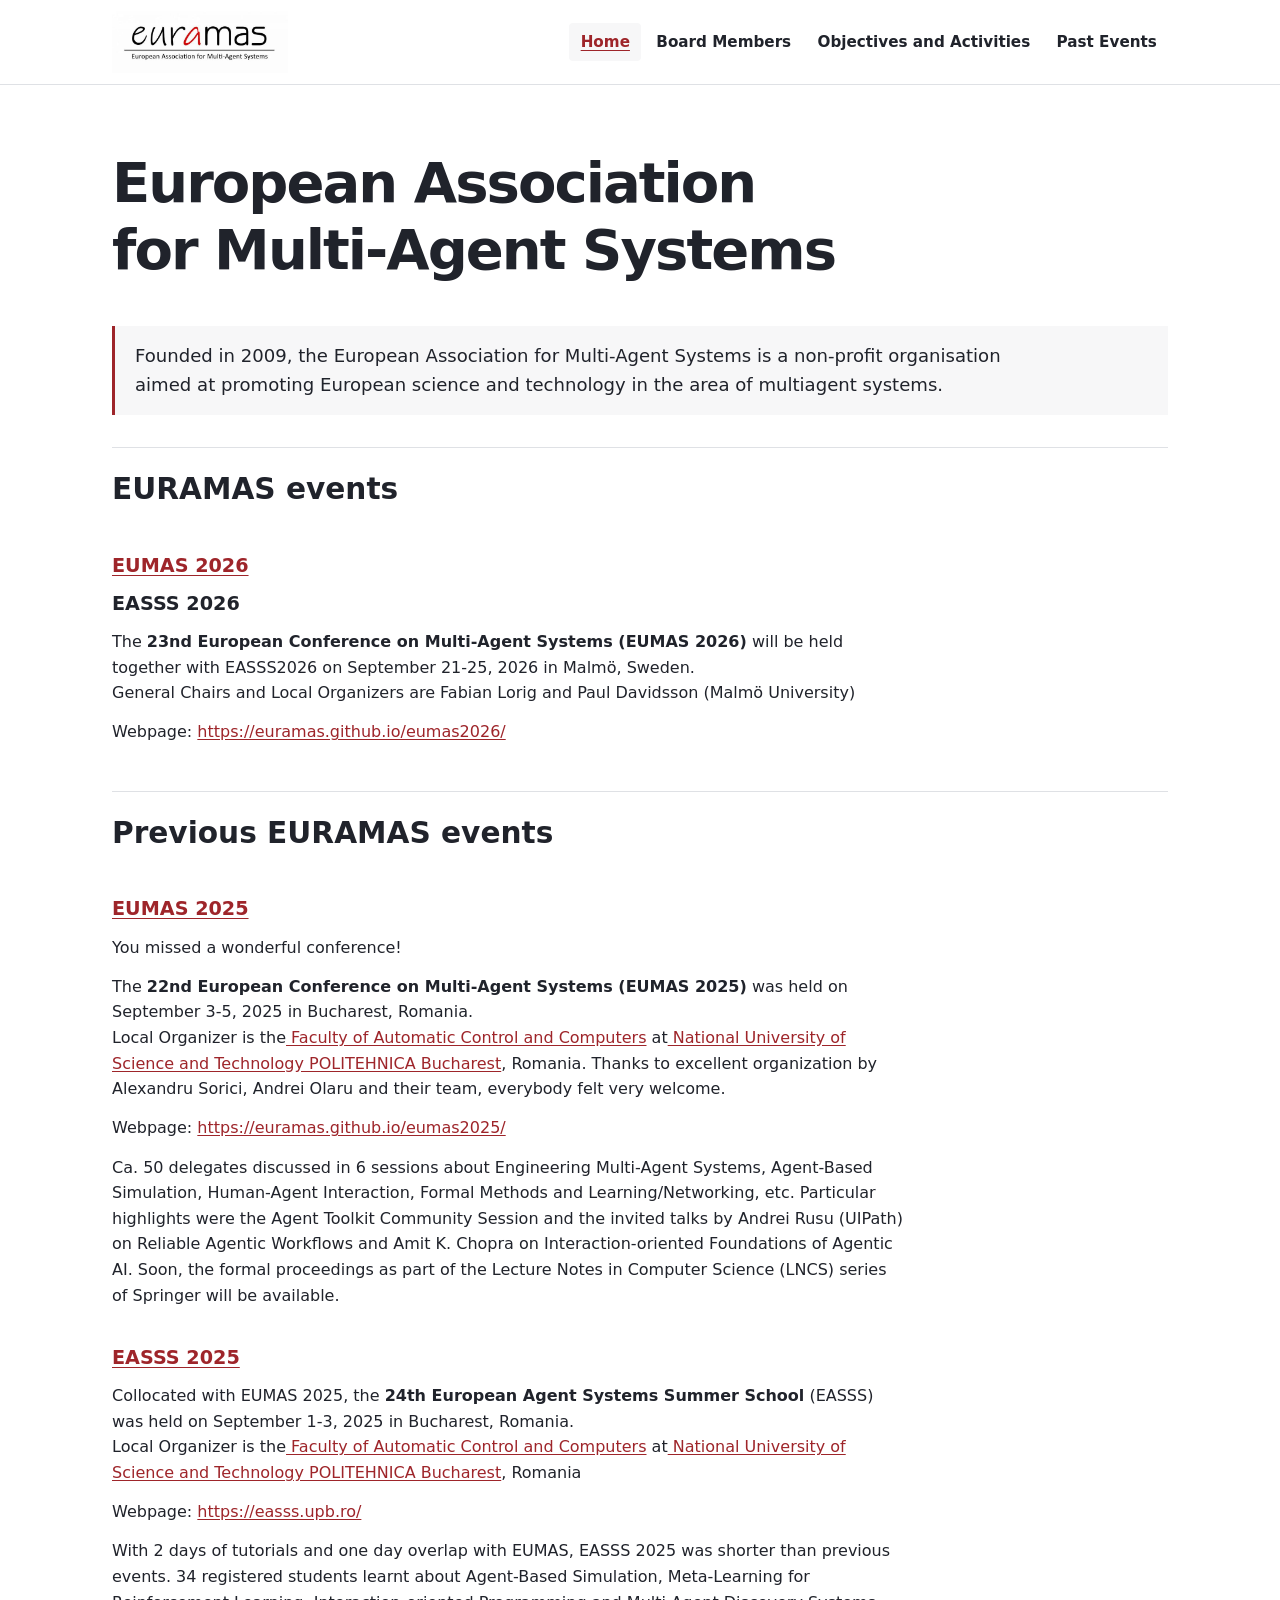
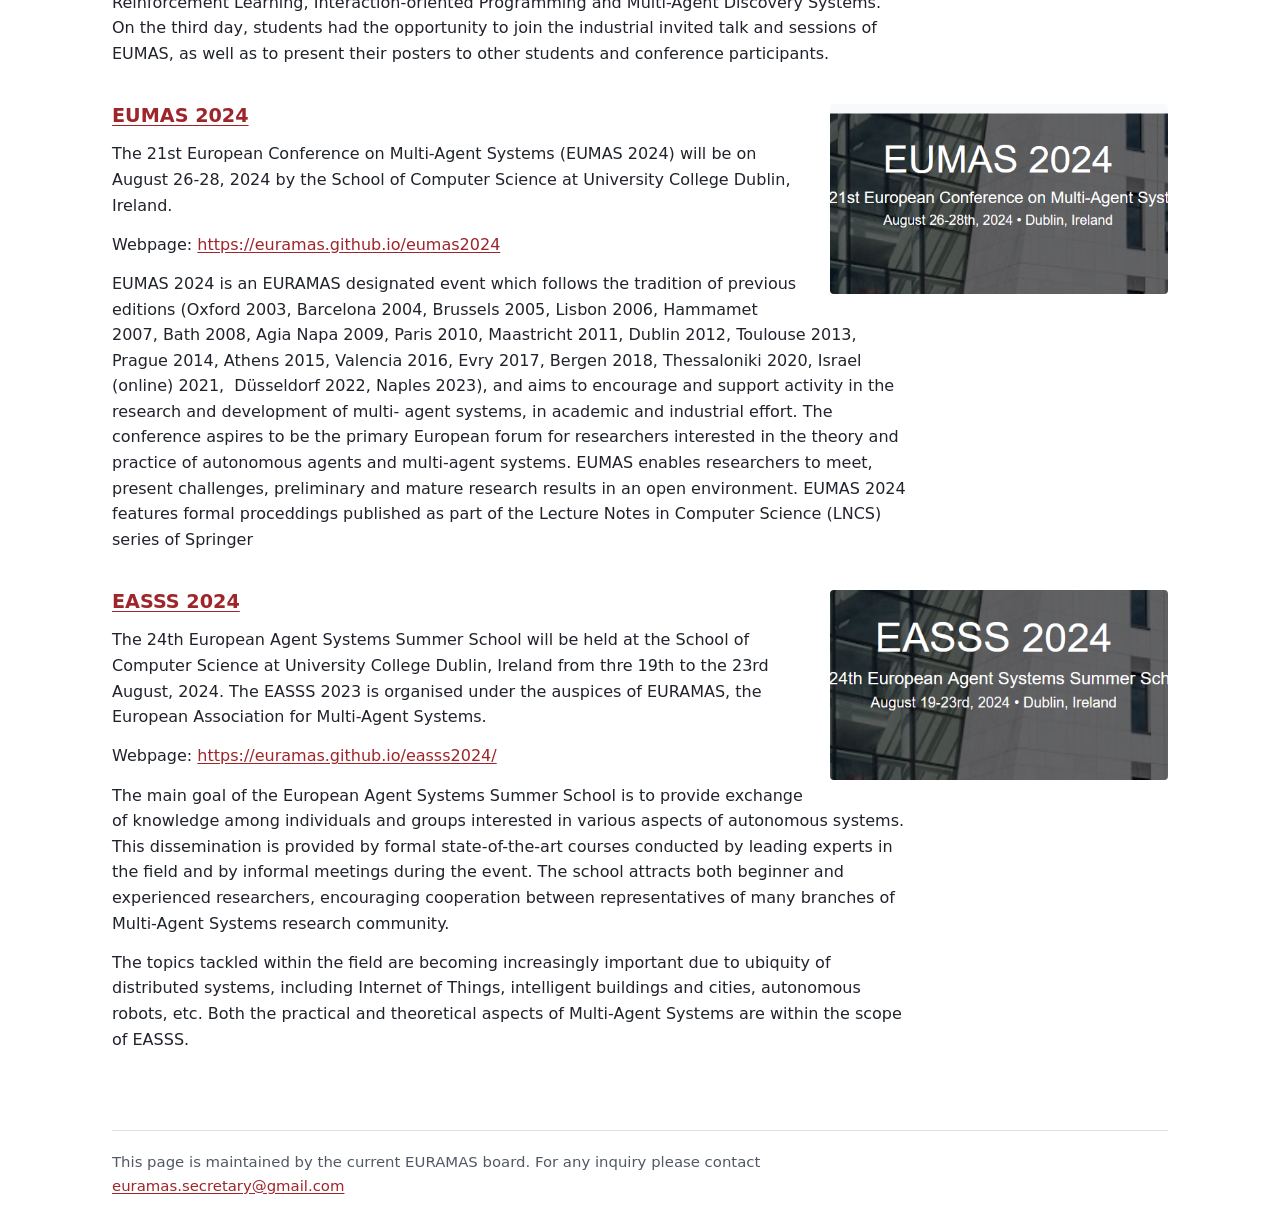
==== commit 06c595a2: "Rebuild EURAMAS as a responsive static site" ====
--- a/index.html
+++ b/index.html
@@ -1,110 +1,128 @@
-<!DOCTYPE html><html lang="en-US" itemscope itemtype="http://schema.org/WebPage"><head><script nonce="PSpapPs47DsfkFyNa3ItQQ">window['ppConfig'] = {productName: '6b8ce7c01e3dacd3d2c7a8cd322ff979', deleteIsEnforced:  false , sealIsEnforced:  false , heartbeatRate:  0.5 , periodicReportingRateMillis:  60000.0 , disableAllReporting:  false };(function(){'use strict';function k(a){var b=0;return function(){return b<a.length?{done:!1,value:a[b++]}:{done:!0}}}function l(a){var b=typeof Symbol!="undefined"&&Symbol.iterator&&a[Symbol.iterator];if(b)return b.call(a);if(typeof a.length=="number")return{next:k(a)};throw Error(String(a)+" is not an iterable or ArrayLike");}function m(a,b){var c;b&&!b.done&&(c=a["return"])&&c.call(a)}
-var n=typeof Object.defineProperties=="function"?Object.defineProperty:function(a,b,c){if(a==Array.prototype||a==Object.prototype)return a;a[b]=c.value;return a};function p(a){a=["object"==typeof globalThis&&globalThis,a,"object"==typeof window&&window,"object"==typeof self&&self,"object"==typeof global&&global];for(var b=0;b<a.length;++b){var c=a[b];if(c&&c.Math==Math)return c}throw Error("Cannot find global object");}var q=p(this);
-function r(a,b){if(b)a:{var c=q;a=a.split(".");for(var d=0;d<a.length-1;d++){var e=a[d];if(!(e in c))break a;c=c[e]}a=a[a.length-1];d=c[a];b=b(d);b!=d&&b!=null&&n(c,a,{configurable:!0,writable:!0,value:b})}}r("Object.is",function(a){return a?a:function(b,c){return b===c?b!==0||1/b===1/c:b!==b&&c!==c}});
-r("Array.prototype.includes",function(a){return a?a:function(b,c){var d=this;d instanceof String&&(d=String(d));var e=d.length;c=c||0;for(c<0&&(c=Math.max(c+e,0));c<e;c++){var f=d[c];if(f===b||Object.is(f,b))return!0}return!1}});
-r("String.prototype.includes",function(a){return a?a:function(b,c){if(this==null)throw new TypeError("The 'this' value for String.prototype.includes must not be null or undefined");if(b instanceof RegExp)throw new TypeError("First argument to String.prototype.includes must not be a regular expression");return this.indexOf(b,c||0)!==-1}});function t(a,b,c){a("https://csp.withgoogle.com/csp/proto/"+encodeURIComponent(b),JSON.stringify(c))}function u(){var a;if((a=window.ppConfig)==null?0:a.disableAllReporting)return function(){};var b,c,d,e;return(e=(b=window)==null?void 0:(c=b.navigator)==null?void 0:(d=c.sendBeacon)==null?void 0:d.bind(navigator))!=null?e:v}function v(a,b){var c=new XMLHttpRequest;c.open("POST",a);c.send(b)}
-function w(){var a=(x=Object.prototype)==null?void 0:x.__lookupGetter__("__proto__"),b=y,c=z;return function(){var d=a.call(this),e,f,g,h;t(c,b,{type:"ACCESS_GET",origin:(f=window.location.origin)!=null?f:"unknown",report:{className:(g=d==null?void 0:(e=d.constructor)==null?void 0:e.name)!=null?g:"unknown",stackTrace:(h=Error().stack)!=null?h:"unknown"}});return d}}
-function A(){var a=(B=Object.prototype)==null?void 0:B.__lookupSetter__("__proto__"),b=y,c=z;return function(d){d=a.call(this,d);var e,f,g,h;t(c,b,{type:"ACCESS_SET",origin:(f=window.location.origin)!=null?f:"unknown",report:{className:(g=d==null?void 0:(e=d.constructor)==null?void 0:e.name)!=null?g:"unknown",stackTrace:(h=Error().stack)!=null?h:"unknown"}});return d}}function C(a,b){D(a.productName,b);setInterval(function(){D(a.productName,b)},a.periodicReportingRateMillis)}
-var E="constructor __defineGetter__ __defineSetter__ hasOwnProperty __lookupGetter__ __lookupSetter__ isPrototypeOf propertyIsEnumerable toString valueOf __proto__ toLocaleString x_ngfn_x".split(" "),F=E.concat,G=navigator.userAgent.match(/Firefox\/([0-9]+)\./),H=(!G||G.length<2?0:Number(G[1])<75)?["toSource"]:[],I;if(H instanceof Array)I=H;else{for(var J=l(H),K,L=[];!(K=J.next()).done;)L.push(K.value);I=L}var M=F.call(E,I),N=[];
-function D(a,b){var c=[],d=l(Object.getOwnPropertyNames(Object.prototype)),e=d.next();try{for(;!e.done;e=d.next()){var f=e.value;M.includes(f)||N.includes(f)||c.push(f)}}finally{m(d,e)}e=Object.prototype;d=[];for(f=0;f<c.length;f++){var g=c[f];d[f]={name:g,descriptor:Object.getOwnPropertyDescriptor(Object.prototype,g),type:typeof e[g]}}if(d.length!==0){c=l(d);e=c.next();try{for(;!e.done;e=c.next())N.push(e.value.name)}finally{m(c,e)}var h;t(b,a,{type:"SEAL",origin:(h=window.location.origin)!=null?
-h:"unknown",report:{blockers:d}})}};var O=Math.random(),P=u(),Q=window.ppConfig;Q&&(Q.disableAllReporting||Q.deleteIsEnforced&&Q.sealIsEnforced||O<Q.heartbeatRate&&t(P,Q.productName,{origin:window.location.origin,type:"HEARTBEAT"}));var z=u(),R=window.ppConfig;if(R)if(R.deleteIsEnforced)delete Object.prototype.__proto__;else if(!R.disableAllReporting){var y=R.productName;try{var x,B;Object.defineProperty(Object.prototype,"__proto__",{enumerable:!1,get:w(),set:A()})}catch(a){}}
-(function(){var a=u(),b=window.ppConfig;b&&(b.sealIsEnforced?Object.seal(Object.prototype):b.disableAllReporting||(document.readyState!=="loading"?C(b,a):document.addEventListener("DOMContentLoaded",function(){C(b,a)})))})();}).call(this);
-</script><meta charset="utf-8"><script nonce="PSpapPs47DsfkFyNa3ItQQ">var DOCS_timing={}; DOCS_timing['sl']=new Date().getTime();</script><script nonce="PSpapPs47DsfkFyNa3ItQQ">function _DumpException(e) {throw e;}</script><script data-id="_gd" nonce="PSpapPs47DsfkFyNa3ItQQ">window.WIZ_global_data = {"K1cgmc":"%.@.[null,null,null,[3,1,[1794856847,75670000],4,null,null,null,[1794930117,579417000]],null,25]]","gnD3ee":"%.@.null,null,null,\"https://drive.google.com/viewer/main\"]","nQyAE":{}};</script><script nonce="PSpapPs47DsfkFyNa3ItQQ">_docs_flag_initialData={"docs-enpi2":true,"atari-esobi":false,"atari-emtpr":false,"atari-eibrm":false,"atari-eipim":false,"atari-etm":false,"atari-mfsnd":10,"docs-text-usc":true,"docs-text-elsmk":false,"docs-text-elsms":false,"atari-bae":false,"docs-text-etsrdpn":false,"docs-text-etsrds":false,"docs-text-endes":false,"docs-text-escpv":true,"docs-text-ecfs":false,"docs-text-eetxp":false,"docs-text-ettctvs":false,"docs-text-escoubs":false,"docs-text-escivs":false,"docs-text-escitrbs":false,"docs-text-epsi":false,"docs-text-esic":false,"docs-text-elss":false,"docs-text-ebrfs":false,"docs-text-etocs":false,"docs-text-eeds":false,"docs-text-esbefr":false,"docs-etshc":false,"docs-efsmsdl":false,"docs-text-eiosmc":false,"docs-text-ebrmkc":false,"docs-text-ehlb":false,"docs-text-dwit":false,"docs-eec":true,"docs-eecac":true,"docs-text-ebwpw":false,"docs-elsp":false,"docs-text-eoblor":false,"docs-esff":false,"docs-text-esprooc":false,"docs-ets":false,"docs-text-eurlsilu":false,"docs-idu":false,"docs-sup":"","docs-dli":false,"docs-liap":"/naLogImpressions","ilcm":{"eui":"AHKXmL1yt0ybfCqqn98CiIg6AmB4S6MuKr8DwakiWzt9nu4dxsEHFH35u9k1KCBswKoXLIW9caV3","je":1,"sstu":1794930117577382,"si":"CKeVuOCrj5gDFfdIqwIdhjcplQ","gsc":null,"ei":[5703839,5704621,5706832,5706836,5738513,5738529,5743108,5743124,5776501,5776517,14101306,14101502,14101510,14101534,49472063,49472071,49644015,49644023,49769337,49769345,49822921,49822929,49833462,49833470,49842855,49842863,49924706,49924714,50223641,50223649,50266222,50266230,50273528,50273536,50297076,50297084,50561343,50561351,50586962,50586970,71079938,71079946,71085241,71085249,71120968,71120976,71376056,71376064,71387889,71387897,71465947,71465955,71528597,71528605,71530083,71530091,71544834,71544842,71546425,71546433,71658040,71658048,71659813,71659821,71689860,71689868,71710040,71710048,71798420,71798436,71825383,71825391,71855000,71855008,71897827,71897835,71960540,71960548,94327671,94327679,94333153,94333161,94353368,94353376,94386871,94386879,94434257,94434265,94629757,94629765,94692298,94692306,94785229,94785237,94904089,94904097,94918952,94918960,94940194,95087186,95087194,95111985,95111993,95112873,95112881,95314802,95314810,99251983,99251991,99368792,99368800,99402331,99402339,99440853,99440861,99457807,99457815,101492731,101492739,101519280,101519288,101562406,101562414,101631191,101631199,101687117,101687125,101836971,101836979,101837416,101837424,101860667,101860675,101887674,101887682,101889043,101889051,101917185,101917193,101933491,101933499,102030642,102030650,102059541,102059549,102070930,102070938,102146687,102146695,102161195,102161203,102161447,102161455,102178402,102178410,102198282,102198290,102244489,102244497,102280628,102280636,102287284,102287292,102343380,102343388,102402679,102402687,102469860,102469868,102517339,102517344,102548521,102548529,102673375,102685384,102685389,102685929,102685934,102718396,102721215,102721220,102727402,102727407,102761474,102761479,102762315,102762323,102783509,102783517,102787563,102807790,102807798,102867835,102867843,102883758,102883766,102902848,102902856,102903660,102903668,102909750,102909755,102925819,102925827,102926523,102926531,102932587,102932595,102944189,102944194,102944268,102944273,102944503,102944508,102944582,102944587,102944680,102944685,102944785,102944790,102956685,102956693,102972669,102972677,102988272,102988277,102988402,102988407,102988695,102988700,102988929,102988934,103011418,103011426,103163044,103163052,103176010,103176018,103276092,103285966,103285974,103286273,103286281,103286444,103286452,103288306,103288314,103289103,103289108,103289273,103289278,103326407,103326415,103343830,103343838,104530130,104573899,104573907,104575332,104575337,104575491,104575496,104575691,104575696,104575894,104615595,104615603,104699504,104699512,104761751,104761759,104794443,104794451,104842348,104842353,104907811,104907819,104976617,104976625,104983169,104983177,105082097,105082105,105083748,105083756,105087788,105087796,105125317,105125325,105180894,105180902,105283687,105283695,105292835,105292843,105346285,105346293,105360418,105360426,105373824,105373832,105393811,105393819,105439171,105439179,115511323,115511328,115601129,115601137,115626439,115626447,115669258,115669266,115779821,115779829,115780458,115780466,115818444,115818449,115821407,115821415,115854768,115854776,115909741,115909749,115955813,115955818,116062710,116062718,116068898,116068906,116176809,116176817,116221334,116221342,116276461,116276469,116282970,116282975,116372477,116372485,116400336,116400344,116416034,116416042,116418147,116418155,116425642,116538516,116538524,116567571,116567576,116609471,116609479,116699509,116699517,116756943,116756951,116783822,116783827,116840681,116840686,116901222,116901230,116901303,116901311,116902106,116902114,116902146,116902154,116907270,116907278,116908636,116908644,116908917,116908925,116909050,116909058,116909411,116909419,116909964,116909972,116910125,116910133,116920064,116920072,116920556,116920564,116929413,116929421,116980487,116980495,116981668,116981676,116982100,116982108,116982191,116982199,116982753,116982761,116983095,116983103,116984628,116984636,116988124,116988132,117010933,117010941,117205527,117205535,117223999,117224007,117268957,117268965,117283949,117283954,117286791,117286799,117290330,117290338,117309374,117309382,117410074,117457958,117457966,117503217,117503225,117504383,117504391,117547661,117547669,117668252,117668260,117848254,117895900,117895908,118094558,118094563,118098249,118098257,118110574,118110582,118144992,118145000,118171121,118237135,118237143,118281144,118281152,118285275,118291766,118291774,118367937,118367945,118368676,118368684,118417364,118417372,118484679,118484687,118961008,118961016,119022332,119022340,119096461,119096469,119109774,119109782,119208439,119208447,119209377,119346325,119367357,119367362,119528382,119528390,119530260,119530268,119566028,119566036,119595147,119595155,119605190,119605198,119667272,119667280,119671790,119671798,119702549,119702557,119770545,119770553,119771791,119771799,119870000,119870008,120049151,120049159,120050660,120050668,120175627,120175635,120493132,120493140,120619846,120619851,120650583,120650591,120730671,120730676,120735852,120735857,120773177,120773182,120797077,120797085,120812978,120900452,120900460,120982382,120982390,121110331,121110336,121123431,121123436,121172911,121191812,121191820,121286207,121286215,121307198,121307206,121346120,121346125,121372721,121377918,121377926,121381303,121381308,121381960,121383007,121406244,121406252,121431603,121431611,121442235,121442240,123364527,123364613,123364618,123477306,123769303,123769311],"crc":0,"cvi":[]},"docs-ccdil":false,"docs-eil":true,"info_params":{},"buildLabel":"editors.sites-viewer-frontend_20261111.01_p0","docs-show_debug_info":false,"atari-jefp":"/_/view/jserror","docs-jern":"view","atari-rhpp":"/_/view","docs-ciusdft":false,"docs-ecuach":false,"docs-cclt":2033,"docs-ecci":true,"docs-esi":false,"docs-efypr":true,"docs-eyprp":true,"docs-li":"104240","docs-trgthnt":"","docs-etmhn":false,"docs-thnt":"","docs-hdet":["nMX17M8pQ0kLUkpsP190WPbQDRJQ","17hED8kG50kLUkpsP190TThQn3DA","BDNZR4PXx0kLUkpsP190SJtNPkYt","Etj5wJCQk0kLUkpsP190NwiL8UMa","xCLbbDUPA0kLUkpsP190XkGJiPUm","2NUkoZehW0kLUkpsP190UUNLiXW9","yuvYtd5590kLUkpsP190Qya5K4UR","ZH4rzt2uk0kLUkpsP190UDkF5Bkq","uQUQhn57A0kLUkpsP190WHoihP41","93w8zoRF70kLUkpsP190TxXbtSeV","fAPatjr1X0kLUkpsP190SaRjNRjw","T4vgqqjK70kLUkpsP190ScPehgAW","JyFR2tYWZ0kLUkpsP190Rn3HzkxT","ufXj7vmeJ0kLUkpsP190QURhvJn2","KFks7UeZ30kLUkpsP190UUMR6cvh","LcTa6EjeC0kLUkpsP190RKgvW5qi","s3UFcjGjt0kLUkpsP190Z45ftWRr","o99ewBQXy0kLUkpsP190Nq2qr6tf","PHVyy5uSS0kLUkpsP190SUsYo8gQ","yZn21akid0iSFTCbiEB0WPiGEST3","h2TtqzmQF0kLUkpsP190YPJiQt7p","MZi9vb5UC0kLUkpsP190ReUhvVjy","dSR6SPjB80kLUkpsP190Y3xHa9qA","Bz6B7VmLu0kLUkpsP190W3FeobP7","AiLoubzsd0kLUkpsP190XtYNPgYT","2J3DVQoVh0kLUkpsP190R5wShSrC","MLmbZasLS0kLUkpsP190YHf6Zjsf","LjsdWFqUn0kLUkpsP190TwXBLtsw","S1T4ezMsZ0kLUkpsP190U6GfQUxi","LwAAPYPwi0kLUkpsP190TR4aaiFR","zZpS7TtwA0kLUkpsP190SJfhmHn8","LqadmuFLc0kLUkpsP190VqMgRe9G","6t7XcXcN50kLUkpsP190RiQUG9W5","PyRpJWvnF0kLUkpsP190X6czxBQU","oiu5UhKXt0kLUkpsP190XWFatA4U","MbCqiCTik0kLUkpsP190XpDkFpKL","m3m67mpQU0kLUkpsP190RpzeM6tt","WKyXQmUiJ0kLUkpsP190WtAghmdt","Nf2nd9NhF0kLUkpsP190REtRKaUF","fjqF9C7Mg0kLUkpsP190WGtWAuX2","cb1fdvu6p0kLUkpsP190U5AywQpZ","43PL8e9wN0kLUkpsP190PfUhabvT","q4iJ7XzP90kLUkpsP190TZxmiBwc","n7KMJ1qFh0kLUkpsP190QMptD4uS","gdXR6HiZh0kLUkpsP190TjP3jZNf","N5u4VeWhx0iSFTCbiEB0VUTNdX6g","XM16tjwrD0iSFTCbiEB0NfzvTeuU","ybYTJk1eD0iSFTCbiEB0QV4rkzSF","TgXar1TSG0iSFTCbiEB0SsXMaKuP","JYfGDkExa0iSFTCbiEB0TTQnEDtH","2i9JBUZ3w0iSFTCbiEB0RytbUoNq","pgvTVXNKa0iSFTCbiEB0ShqmBTMR","NsVnd81bW0iSFTCbiEB0RhcXEK9M","rTQirATnb0iSFTCbiEB0W5cPcA7D","wNyww2Syr0iSFTCbiEB0Pzsbemba","DVdpfbqGj0iSFTCbiEB0RP4dMdFg","WKN3dsuG20iSFTCbiEB0NtEYhMK7","S5iPRteXX0iSFTCbiEB0YkMazE6h","6hmou1AcB0iSFTCbiEB0R9rZWXdz","wvo4NcLUj0iSFTCbiEB0Tt7mcVxE","rMLvYG5Cd0iSFTCbiEB0VMB6o5sk","EnxXFzAMR0iSFTCbiEB0NxWnFJEU","4SFrbzo420iSFTCbiEB0W7wu3rzt","Nr7mDWodK0iSFTCbiEB0Ruynrudk","pSnfxxWWp0iSFTCbiEB0RaiP6PBc","WMpW1Q5dP0iSFTCbiEB0WLWPn6Po","jcCQV72Dw0iSFTCbiEB0XjAwaUST","q1LkrPa7u0iSFTCbiEB0VHo7zVhn","rTcCMw3BM0mHq3jmV6o0RHeAExRK","HUYzfGVRa0mHq3jmV6o0Uxe2caXK","1XYMmM1Cu0mHq3jmV6o0Z3pEi8xm","xHhMJiXiV0mHq3jmV6o0WB8WinyM","xwSFpxEiU0mHq3jmV6o0PcnvcKmd","4MBkBg26q0mHq3jmV6o0QeKPRMpY","y5g8iW2T80mHq3jmV6o0Nr8SAj4C","W9YRKy3Lb0iSFTCbiEB0Xfs1EfPr","Ed3nhrN8D0iSFTCbiEB0RN4bJ53y","zxDKY7PC10iSFTCbiEB0UDYPJwDZ","bhEyDmbwi0mHq3jmV6o0TngCF1v2","6rKYZ6uHA0mHq3jmV6o0TeDZjgB8","71Deousgx0mHq3jmV6o0WXBQiyzi","sVEZbUAa70mHq3jmV6o0TNq1M7FF","8ZPFZT5nG0mHq3jmV6o0PJ5yoVh4","LDuvzP2Bd0mHq3jmV6o0TwNPVpW8","P55v8p4Lk0mHq3jmV6o0VjggjHMV","QqnZoz9ko0mHq3jmV6o0QskzBcHn","Nq8mdjdGg0mHq3jmV6o0WShxQA39","iQNA6mEJy0mHq3jmV6o0Q2iGT9fW","sNcbk2hJ80mHq3jmV6o0VbqaovQb","Th1mzDL8q0mHq3jmV6o0Sm16yc1b","6nr31z9Wv0mERqSGkGf0VhuvAXWC","RLHeYNm410mERqSGkGf0Y817EUFK","vmx68XtfJ0mERqSGkGf0RCUBfsQr","687J7yD1q0mERqSGkGf0RVmMYHo1","qwhWQy8Zi0mERqSGkGf0W2tdypUF","wF8Sk241e0mERqSGkGf0YNtN6gpV","ijUhdx2QN0mERqSGkGf0TSD26iBJ","3iBLaMnuG0mERqSGkGf0VdY8XuLS","cFR77YEGo0iSFTCbiEB0PcMDWjX2","evUYuNCS80mERqSGkGf0Psi8j3Dw","soWncRV7C0mERqSGkGf0PZheXrWA","TvjoiCaar0mERqSGkGf0S9qS5adj","txL54xWLC0mERqSGkGf0XoEGTvCu","MP3EsW1un0mERqSGkGf0QDkfTxat","N1q4Y3fqz0mERqSGkGf0W1oPWWoc","pnKWhXiJi0mERqSGkGf0RDJejrBm","uLoGBsxEp0mERqSGkGf0Umz4HBC5","zu73Bdvrn0mERqSGkGf0P7FS5ZnG","KwaNot15n0mERqSGkGf0UnBhGVoK","eCHWxyhvo0mERqSGkGf0RJfZmQ1f","aWZA9kUWi0mERqSGkGf0RtY99iNR","ffZmMGtYT0suK1NZr2K0QUxSzEMN","NagbcZWyB0suK1NZr2K0SJmfmJ3n","KMcLKvubv0suK1NZr2K0PLMUJ7zr","a13ejFS5i0suK1NZr2K0WzewY5tP","pZ1hXv7ve0suK1NZr2K0U5qoNhyU","pwLDucJZU0ezFcgqx310NgtmYpbV","TCKDVQ6J0Bn3gbW4AcZC0PQKypCa","Z7vabQzZ0Bn3gbW4AcZC0TfvmSab","UUNcLtsso0mERqSGkGf0Uwg2tMZa","fznmScpy0Bn3gbW4AcZC0Vie7eK1","6GS1wg3f0Bn3gbW4AcZC0Sr5APMj","wYCZkqoz10fBWirfAym0S1sADKbJ"],"docs-hunds":false,"docs-hae":"PROD","docs-ehn":false,"docs-epq":true,"docs-upap":"/_/view/prefs","docs-eupub":true}; _docs_flag_cek= null ; if (window['DOCS_timing']) {DOCS_timing['ifdld']=new Date().getTime();}</script><meta name="viewport" content="width=device-width, initial-scale=1"><meta http-equiv="X-UA-Compatible" content="IE=edge"><meta name="referrer" content="origin"><link rel="icon" href="assets/6490c77a9842cd0f6935.ico"><meta property="og:title" content="European Association for Multi-Agent Systems"><meta property="og:type" content="website"><meta property="og:url" content="https://sites.google.com/view/euramas"><meta property="og:description" content="
-Founded in 2009, the European Association for Multi-Agent Systems is a non-profit organisation aimed at promoting European science and technology in the area of multiagent systems. 
-"><meta itemprop="name" content="European Association for Multi-Agent Systems"><meta itemprop="description" content="
-Founded in 2009, the European Association for Multi-Agent Systems is a non-profit organisation aimed at promoting European science and technology in the area of multiagent systems. 
-"><meta itemprop="url" content="https://sites.google.com/view/euramas"><meta itemprop="thumbnailUrl" content="assets/8febfdae23dbfa3d8e87.jpg"><meta itemprop="image" content="assets/8febfdae23dbfa3d8e87.jpg"><meta itemprop="imageUrl" content="assets/8febfdae23dbfa3d8e87.jpg"><meta property="og:image" content="assets/8febfdae23dbfa3d8e87.jpg"><link href="assets/c395d3541794ac96f6d3.css" rel="stylesheet" nonce="UehsjdIMuUObOQ_o4n4z-Q"><link href="assets/b688b83af2919bc9a76d.css" rel="stylesheet" nonce="UehsjdIMuUObOQ_o4n4z-Q"><link href="assets/9cb7de6b0fa85710bc95.css" rel="stylesheet" nonce="UehsjdIMuUObOQ_o4n4z-Q"><link href="assets/6c31d563e14797d8606c.css" rel="stylesheet" nonce="UehsjdIMuUObOQ_o4n4z-Q"><style nonce="UehsjdIMuUObOQ_o4n4z-Q">@media only screen and (max-width: 479px){.puwcIf{font-size: 20.0pt;}}@media only screen and (min-width: 480px) and (max-width: 767px){.puwcIf{font-size: 22.0pt;}}@media only screen and (min-width: 768px) and (max-width: 1279px){.puwcIf{font-size: 24.0pt;}}@media only screen and (min-width: 1280px){.puwcIf{font-size: 24.0pt;}}@media only screen and (max-width: 479px){.Rn3Z1b{font-size: 23.0pt;}}@media only screen and (min-width: 480px) and (max-width: 767px){.Rn3Z1b{font-size: 27.0pt;}}@media only screen and (min-width: 768px) and (max-width: 1279px){.Rn3Z1b{font-size: 30.0pt;}}@media only screen and (min-width: 1280px){.Rn3Z1b{font-size: 30.0pt;}}</style><script nonce="PSpapPs47DsfkFyNa3ItQQ">(function() {var img = new Image().src = "https://ssl.gstatic.com/atari/images/results-not-loaded.svg";})();</script><link rel="stylesheet" href="assets/a63d874e1b8f866d19bc.css" data-id="_cl" nonce="UehsjdIMuUObOQ_o4n4z-Q"><script nonce="PSpapPs47DsfkFyNa3ItQQ"></script><title>European Association for Multi-Agent Systems</title><style jsname="ptDGoc" nonce="UehsjdIMuUObOQ_o4n4z-Q">.M63kCb{background-color: rgba(255,255,255,1);}.OUGEr{color: rgba(33,33,33,1);}.duRjpb .OUGEr{color: rgba(33,33,33,1);}.JYVBee .OUGEr{color: rgba(33,33,33,1);}.OmQG5e .OUGEr{color: rgba(33,33,33,1);}.iwQgFb{background-color: rgba(0,0,0,0.150000006);}.ySLm4c{font-family: 'Open Sans', sans-serif;}.CbiMKe{background-color: rgba(48,48,51,1);}.qeLZfd .zfr3Q{color: rgba(33,33,33,1);}.qeLZfd .qnVSj{color: rgba(33,33,33,1);}.qeLZfd .Glwbz{color: rgba(33,33,33,1);}.qeLZfd .dhtgD:hover{color: rgba(33,33,33,0.8500000238);}.qeLZfd .iwQgFb{background-color: rgba(0,0,0,0.150000006);}.qeLZfd .OUGEr{color: rgba(33,33,33,1);}.qeLZfd:before{background-color: rgba(225,223,219,1); display: block;}.lQAHbd .zfr3Q{color: rgba(225,223,219,1);}.lQAHbd .qnVSj{color: rgba(225,223,219,1);}.lQAHbd .Glwbz{color: rgba(225,223,219,1);}.lQAHbd .duRjpb{color: rgba(187,183,175,1);}.lQAHbd .qLrapd{color: rgba(187,183,175,1);}.lQAHbd .JYVBee{color: rgba(187,183,175,1);}.lQAHbd .aHM7ed{color: rgba(187,183,175,1);}.lQAHbd .OmQG5e{color: rgba(187,183,175,1);}.lQAHbd .NHD4Gf{color: rgba(187,183,175,1);}.lQAHbd .dhtgD:hover{color: rgba(255,255,255,0.5);}.lQAHbd .iwQgFb{background-color: rgba(255,255,255,0.150000006);}.lQAHbd .OUGEr{color: rgba(225,223,219,1);}.lQAHbd .duRjpb .OUGEr{color: rgba(187,183,175,1);}.lQAHbd .JYVBee .OUGEr{color: rgba(187,183,175,1);}.lQAHbd .OmQG5e .OUGEr{color: rgba(187,183,175,1);}.lQAHbd .CbiMKe{background-color: rgba(255,255,255,1);}.lQAHbd:before{background-color: rgba(48,48,51,1); display: block;}.cJgDec .zfr3Q{color: rgba(225,223,219,1);}.cJgDec .zfr3Q .OUGEr{color: rgba(225,223,219,1);}.cJgDec .qnVSj{color: rgba(225,223,219,1);}.cJgDec .Glwbz{color: rgba(225,223,219,1);}.cJgDec .qLrapd{color: rgba(225,223,219,1);}.cJgDec .aHM7ed{color: rgba(225,223,219,1);}.cJgDec .NHD4Gf{color: rgba(225,223,219,1);}.cJgDec .IFuOkc:before{background-color: rgba(33,33,33,1); opacity: 0; display: block;}.O13XJf{height: 360px; padding-bottom: 60px; padding-top: 60px;}.O13XJf .IFuOkc{background-color: rgba(48,48,51,1); background-image: url(assets/219188db4fa6ebfe96c5.jpg);}.nyKByd.O13XJf .IFuOkc:after{background-color: transparent; opacity: 0.3; display: block;}.O13XJf .IFuOkc:before{background-color: rgba(33,33,33,1); opacity: 0.5; display: block;}.O13XJf .zfr3Q{color: rgba(255,255,255,1);}.O13XJf .qnVSj{color: rgba(255,255,255,1);}.O13XJf .Glwbz{color: rgba(255,255,255,1);}.O13XJf .duRjpb{color: rgba(255,255,255,1);}.O13XJf .qLrapd{color: rgba(255,255,255,1);}.O13XJf .JYVBee{color: rgba(255,255,255,1);}.O13XJf .aHM7ed{color: rgba(255,255,255,1);}.O13XJf .OmQG5e{color: rgba(255,255,255,1);}.O13XJf .NHD4Gf{color: rgba(255,255,255,1);}.O13XJf .lkHyyc:before{border-color: rgba(255,255,255,1); border-radius: 20px; border-style: solid; border-width: 8px; display: block;}.tpmmCb .zfr3Q{color: rgba(48,48,51,1);}.tpmmCb .zfr3Q .OUGEr{color: rgba(48,48,51,1);}.tpmmCb .qnVSj{color: rgba(48,48,51,1);}.tpmmCb .Glwbz{color: rgba(48,48,51,1);}.tpmmCb .qLrapd{color: rgba(48,48,51,1);}.tpmmCb .aHM7ed{color: rgba(48,48,51,1);}.tpmmCb .NHD4Gf{color: rgba(48,48,51,1);}.tpmmCb .IFuOkc:before{background-color: rgba(255,255,255,1); display: block;}.tpmmCb .lkHyyc:before{border-color: rgba(48,48,51,1); display: block;}.tpmmCb .Wew9ke{fill: rgba(48,48,51,1);}.dhtgD:hover{color: rgba(33,33,33,0.6999999881);}.dhtgD:active{color: rgba(33,33,33,0.6999999881);}.Zjiec{color: rgba(192,189,184,1); font-family: Montserrat, sans-serif; font-size: 20pt; font-weight: 700; letter-spacing: 0px; line-height: 1.33; padding-bottom: 24px; padding-left: 48px; padding-right: 24px; padding-top: 13px;}.XMyrgf{margin-top: 0px; margin-left: 48px; margin-bottom: 24px; margin-right: 24px;}.TlfmSc{color: rgba(255,255,255,1); font-family: Montserrat, sans-serif; font-size: 18pt; font-weight: 700; letter-spacing: 0px;}.Mz8gvb{color: rgba(255,255,255,1);}.zDUgLc{background-color: rgba(27,27,27,1);}.QTKDff.chg4Jd:focus{background-color: rgba(255,255,255,0.1199999973);}.YTv4We{color: rgba(192,189,184,1);}.YTv4We:hover:before{background-color: rgba(255,255,255,0.1199999973); display: block;}.YTv4We.chg4Jd:focus:before{border-color: rgba(255,255,255,0.3600000143); display: block;}.eWDljc{background-color: rgba(27,27,27,1);}.eWDljc .hDrhEe{padding-left: 8px;}.ZXW7w{color: rgba(189,189,189,1); opacity: 1;}.PsKE7e{color: rgba(189,189,189,1); font-family: 'Open Sans', sans-serif; font-size: 11pt; font-weight: 400;}.lhZOrc{background-color: rgba(58,57,56,1); color: rgba(225,223,219,1); font-weight: 700;}.hDrhEe:hover{color: rgba(255,255,255,1);}.M9vuGd{color: rgba(225,223,219,1); font-weight: 700;}.jgXgSe:hover{color: rgba(255,255,255,1);}.j10yRb:hover{color: rgba(255,255,255,1);}.j10yRb.chg4Jd:focus:before{border-color: rgba(255,255,255,0.3600000143); display: block;}.tCHXDc{color: rgba(189,189,189,1);}.iWs3gf.chg4Jd:focus{background-color: rgba(189,189,189,0.1199999973);}.wgxiMe{background-color: rgba(27,27,27,1);}.fOU46b .TlfmSc{color: rgba(255,255,255,1);}.fOU46b .KJll8d{background-color: rgba(255,255,255,1);}.fOU46b .Mz8gvb{color: rgba(255,255,255,1);}.fOU46b .Mz8gvb.chg4Jd:focus:before{border-color: rgba(255,255,255,1); display: block;}.fOU46b .qV4dIc{color: rgba(255,255,255,0.8700000048);}.fOU46b .jgXgSe:hover{color: rgba(255,255,255,1);}.fOU46b .M9vuGd{color: rgba(255,255,255,1);}.fOU46b .tCHXDc{color: rgba(255,255,255,0.8700000048);}.fOU46b .iWs3gf.chg4Jd:focus{background-color: rgba(255,255,255,0.1199999973);}.fOU46b .G8QRnc .Mz8gvb{color: rgba(0,0,0,0.8000000119);}.fOU46b .G8QRnc .Mz8gvb.chg4Jd:focus:before{border-color: rgba(0,0,0,0.8000000119); display: block;}.fOU46b .G8QRnc .ZXW7w{color: rgba(0,0,0,0.8000000119);}.fOU46b .G8QRnc .TlfmSc{color: rgba(0,0,0,0.8000000119);}.fOU46b .G8QRnc .KJll8d{background-color: rgba(0,0,0,0.8000000119);}.fOU46b .G8QRnc .qV4dIc{color: rgba(0,0,0,0.6399999857);}.fOU46b .G8QRnc .jgXgSe:hover{color: rgba(0,0,0,0.8199999928);}.fOU46b .G8QRnc .M9vuGd{color: rgba(0,0,0,0.8199999928);}.fOU46b .G8QRnc .tCHXDc{color: rgba(0,0,0,0.6399999857);}.fOU46b .G8QRnc .iWs3gf.chg4Jd:focus{background-color: rgba(0,0,0,0.1199999973);}.fOU46b .usN8rf .Mz8gvb{color: rgba(0,0,0,0.8000000119);}.fOU46b .usN8rf .Mz8gvb.chg4Jd:focus:before{border-color: rgba(0,0,0,0.8000000119); display: block;}.fOU46b .usN8rf .ZXW7w{color: rgba(0,0,0,0.8000000119);}.fOU46b .usN8rf .TlfmSc{color: rgba(0,0,0,0.8000000119);}.fOU46b .usN8rf .KJll8d{background-color: rgba(0,0,0,0.8000000119);}.fOU46b .usN8rf .qV4dIc{color: rgba(0,0,0,0.6399999857);}.fOU46b .usN8rf .jgXgSe:hover{color: rgba(0,0,0,0.8199999928);}.fOU46b .usN8rf .M9vuGd{color: rgba(0,0,0,0.8199999928);}.fOU46b .usN8rf .tCHXDc{color: rgba(0,0,0,0.6399999857);}.fOU46b .usN8rf .iWs3gf.chg4Jd:focus{background-color: rgba(0,0,0,0.1199999973);}.fOU46b .aCIEDd .qV4dIc{color: rgba(33,33,33,1);}.fOU46b .aCIEDd .TlfmSc{color: rgba(33,33,33,1);}.fOU46b .aCIEDd .KJll8d{background-color: rgba(33,33,33,1);}.fOU46b .aCIEDd .ZXW7w{color: rgba(33,33,33,1);}.fOU46b .aCIEDd .jgXgSe:hover{color: rgba(33,33,33,1); opacity: 0.82;}.fOU46b .aCIEDd .Mz8gvb{color: rgba(33,33,33,1);}.fOU46b .aCIEDd .tCHXDc{color: rgba(33,33,33,1);}.fOU46b .aCIEDd .iWs3gf.chg4Jd:focus{background-color: rgba(33,33,33,0.1199999973);}.fOU46b .a3ETed .qV4dIc{color: rgba(225,223,219,1);}.fOU46b .a3ETed .TlfmSc{color: rgba(225,223,219,1);}.fOU46b .a3ETed .KJll8d{background-color: rgba(225,223,219,1);}.fOU46b .a3ETed .ZXW7w{color: rgba(225,223,219,1);}.fOU46b .a3ETed .jgXgSe:hover{color: rgba(225,223,219,1); opacity: 0.82;}.fOU46b .a3ETed .Mz8gvb{color: rgba(225,223,219,1);}.fOU46b .a3ETed .tCHXDc{color: rgba(225,223,219,1);}.fOU46b .a3ETed .iWs3gf.chg4Jd:focus{background-color: rgba(225,223,219,0.1199999973);}@media only screen and (min-width: 1280px){.XeSM4.b2Iqye.fOU46b .LBrwzc .tCHXDc{color: rgba(255,255,255,0.8700000048);}}.XeSM4.b2Iqye.fOU46b .LBrwzc .iWs3gf.chg4Jd:focus{background-color: rgba(255,255,255,0.1199999973);}@media only screen and (min-width: 1280px){.KuNac.b2Iqye.fOU46b .tCHXDc{color: rgba(0,0,0,0.6399999857);}}.KuNac.b2Iqye.fOU46b .iWs3gf.chg4Jd:focus{background-color: rgba(0,0,0,0.1199999973);}.fOU46b .zDUgLc{opacity: 0;}.LBrwzc .ZXW7w{color: rgba(0,0,0,1);}.LBrwzc .KJll8d{background-color: rgba(0,0,0,1);}.GBy4H .ZXW7w{color: rgba(255,255,255,1);}.GBy4H .KJll8d{background-color: rgba(255,255,255,1);}.eBSUbc{background-color: rgba(27,27,27,1); color: rgba(255,255,255,0.6999999881);}.BFDQOb:hover{color: rgba(225,223,219,1);}.ImnMyf{background-color: rgba(255,255,255,1); color: rgba(33,33,33,1);}.Vs12Bd{background-color: rgba(225,223,219,1); color: rgba(33,33,33,1);}.S5d9Rd{background-color: rgba(48,48,51,1); color: rgba(225,223,219,1);}.zfr3Q{color: rgba(33,33,33,1); font-family: 'Open Sans', sans-serif; font-size: 12pt; font-weight: 400; line-height: 1.75; margin-top: 15px;}.qnVSj{color: rgba(33,33,33,1);}.Glwbz{color: rgba(33,33,33,1);}.duRjpb{color: rgba(33,33,33,1); font-family: Montserrat, sans-serif; font-size: 29pt; font-weight: 700; letter-spacing: -1px; line-height: 1.44; margin-top: 25px;}.Ap4VC{margin-bottom: -20px;}.qLrapd{color: rgba(33,33,33,1);}.JYVBee{color: rgba(33,33,33,1); font-family: Montserrat, sans-serif; font-size: 20pt; font-weight: 400; line-height: 1.56; margin-top: 10px;}.CobnVe{margin-bottom: -10px;}.aHM7ed{color: rgba(33,33,33,1);}.OmQG5e{color: rgba(33,33,33,1); font-family: 'Open Sans', sans-serif; font-size: 13pt; font-weight: 700; line-height: 1.75; margin-top: 16px;}.GV3q8e{margin-bottom: -16px;}.NHD4Gf{color: rgba(33,33,33,1);}.LB7kq .duRjpb{font-size: 54pt; font-weight: 700; letter-spacing: -0.6px; line-height: 1.11; margin-top: 35px;}.LB7kq .lkHyyc{padding-bottom: 44px; padding-left: 56px; padding-right: 56px; padding-top: 44px;}@media only screen and (min-width: 480px) and (max-width: 767px){.LB7kq .lkHyyc{padding-bottom: 30px; padding-top: 30px;}}@media only screen and (max-width: 479px){.LB7kq .lkHyyc{padding-bottom: 20px; padding-left: 10px; padding-right: 10px; padding-top: 20px;}}.LB7kq .JYVBee{font-size: 38pt; font-weight: 400; letter-spacing: -1px; line-height: 1.11; margin-top: 20px;}@media only screen and (max-width: 479px){.LB7kq .duRjpb{font-size: 35pt;}}@media only screen and (min-width: 480px) and (max-width: 767px){.LB7kq .duRjpb{font-size: 46pt;}}@media only screen and (max-width: 479px){.LB7kq .JYVBee{font-size: 26pt;}}@media only screen and (min-width: 480px) and (max-width: 767px){.LB7kq .JYVBee{font-size: 33pt;}}.O13XJf{height: 360px; padding-bottom: 60px; padding-top: 60px;}@media only screen and (min-width: 480px) and (max-width: 767px){.O13XJf{height: 320px; padding-bottom: 60px; padding-top: 60px;}}@media only screen and (max-width: 479px){.O13XJf{height: 250px; padding-bottom: 55px; padding-top: 55px;}}.SBrW1{height: 540px;}@media only screen and (min-width: 480px) and (max-width: 767px){.SBrW1{height: 540px;}}@media only screen and (max-width: 479px){.SBrW1{height: 400px;}}.Wew9ke{fill: rgba(225,223,219,1);}.gk8rDe{height: 200px; padding-bottom: 46px; padding-top: 60px;}.gk8rDe .zfr3Q{color: rgba(0,0,0,1);}.gk8rDe .duRjpb{color: rgba(33,33,33,1); font-size: 40pt;}.gk8rDe .qLrapd{color: rgba(33,33,33,1);}.gk8rDe .JYVBee{color: rgba(33,33,33,1); font-size: 27pt; line-height: 1.35; margin-top: 10px;}.gk8rDe .aHM7ed{color: rgba(33,33,33,1);}.gk8rDe .OmQG5e{color: rgba(33,33,33,1);}.gk8rDe .NHD4Gf{color: rgba(33,33,33,1);}.gk8rDe .lkHyyc{padding-bottom: 0; padding-top: 0;}@media only screen and (max-width: 479px){.gk8rDe .duRjpb{font-size: 27pt;}}@media only screen and (min-width: 480px) and (max-width: 767px){.gk8rDe .duRjpb{font-size: 34pt;}}@media only screen and (max-width: 479px){.gk8rDe .JYVBee{font-size: 20pt;}}@media only screen and (min-width: 480px) and (max-width: 767px){.gk8rDe .JYVBee{font-size: 24pt;}}@media only screen and (min-width: 480px) and (max-width: 767px){.gk8rDe{padding-top: 45px;}}@media only screen and (max-width: 479px){.gk8rDe{padding-bottom: 0px; padding-top: 30px;}}.dhtgD{text-decoration: underline;}.JzO0Vc{background-color: rgba(27,27,27,1); width: 250px;}@media only screen and (min-width: 1280px){.JzO0Vc{border-color: rgba(0,0,0,0.150000006); border-right-style: solid; border-right-width: 1px; padding-top: 57px;}}.TlfmSc{font-family: Montserrat, sans-serif; font-size: 18pt; font-weight: 700; letter-spacing: 0px;}.PsKE7e{font-family: 'Open Sans', sans-serif; font-size: 11pt;}.IKA38e{line-height: 1.42;}.hDrhEe{padding-bottom: 13px; padding-top: 13px;}.hDrhEe.chg4Jd:focus{background-color: rgba(48,255,255,0.0599999987);}.qV4dIc{border-radius: 4px;}.lhZOrc{font-weight: 700;}.zDUgLc{opacity: 1;}.QmpIrf{background-color: rgba(48,48,51,1); border-color: rgba(225,223,219,1); color: rgba(225,223,219,1); font-family: 'Open Sans', sans-serif; font-size: 12pt; line-height: 22px;}.xkUom{border-color: rgba(48,48,51,1); color: rgba(48,48,51,1); font-family: 'Open Sans', sans-serif; font-size: 12pt; line-height: 22px;}.xkUom:hover{background-color: rgba(48,48,51,0.1000000015);}.KjwKmc{color: rgba(48,48,51,1); font-family: 'Open Sans', sans-serif; font-size: 12pt; line-height: 22px; line-height: 22px;}.KjwKmc:hover{background-color: rgba(48,48,51,0.1000000015);}.lQAHbd .QmpIrf{background-color: rgba(255,255,255,1); border-color: rgba(33,33,33,1); color: rgba(33,33,33,1); font-family: 'Open Sans', sans-serif; font-size: 12pt; line-height: 22px;}.lQAHbd .xkUom{border-color: rgba(255,255,255,1); color: rgba(255,255,255,1); font-family: 'Open Sans', sans-serif; font-size: 12pt; line-height: 22px;}.lQAHbd .xkUom:hover{background-color: rgba(255,255,255,0.1000000015);}.lQAHbd .KjwKmc{color: rgba(255,255,255,1); font-family: 'Open Sans', sans-serif; font-size: 12pt; line-height: 22px;}.lQAHbd .KjwKmc:hover{background-color: rgba(255,255,255,0.1000000015);}.lQAHbd .Mt0nFe{border-color: rgba(255,255,255,0.200000003);}.cJgDec .QmpIrf{background-color: rgba(255,255,255,1); border-color: rgba(33,33,33,1); color: rgba(33,33,33,1); font-family: 'Open Sans', sans-serif; font-size: 12pt; line-height: 22px;}.cJgDec .xkUom{border-color: rgba(255,255,255,1); color: rgba(255,255,255,1); font-family: 'Open Sans', sans-serif; font-size: 12pt; line-height: 22px;}.cJgDec .xkUom:hover{background-color: rgba(255,255,255,0.1000000015);}.cJgDec .KjwKmc{color: rgba(255,255,255,1); font-family: 'Open Sans', sans-serif; font-size: 12pt; line-height: 22px;}.cJgDec .KjwKmc:hover{background-color: rgba(255,255,255,0.1000000015);}.tpmmCb .QmpIrf{background-color: rgba(255,255,255,1); border-color: rgba(33,33,33,1); color: rgba(33,33,33,1); font-family: 'Open Sans', sans-serif; font-size: 12pt; line-height: 22px;}.tpmmCb .xkUom{border-color: rgba(48,48,51,1); color: rgba(48,48,51,1); font-family: 'Open Sans', sans-serif; font-size: 12pt; line-height: 22px;}.tpmmCb .xkUom:hover{background-color: rgba(48,48,51,0.1000000015);}.tpmmCb .KjwKmc{color: rgba(48,48,51,1); font-family: 'Open Sans', sans-serif; font-size: 12pt; line-height: 22px;}.tpmmCb .KjwKmc:hover{background-color: rgba(48,48,51,0.1000000015);}.gk8rDe .QmpIrf{background-color: rgba(48,48,51,1); border-color: rgba(225,223,219,1); color: rgba(225,223,219,1); font-family: 'Open Sans', sans-serif; font-size: 12pt; line-height: 22px;}.gk8rDe .xkUom{border-color: rgba(48,48,51,1); color: rgba(48,48,51,1); font-family: 'Open Sans', sans-serif; font-size: 12pt; line-height: 22px;}.gk8rDe .xkUom:hover{background-color: rgba(48,48,51,0.1000000015);}.gk8rDe .KjwKmc{color: rgba(48,48,51,1); font-family: 'Open Sans', sans-serif; font-size: 12pt; line-height: 22px;}.gk8rDe .KjwKmc:hover{background-color: rgba(48,48,51,0.1000000015);}.O13XJf .QmpIrf{background-color: rgba(255,255,255,1); border-color: rgba(33,33,33,1); color: rgba(33,33,33,1); font-family: 'Open Sans', sans-serif; font-size: 12pt; line-height: 22px;}.O13XJf .xkUom{border-color: rgba(255,255,255,1); color: rgba(255,255,255,1); font-family: 'Open Sans', sans-serif; font-size: 12pt; line-height: 22px;}.O13XJf .xkUom:hover{background-color: rgba(255,255,255,0.1000000015);}.O13XJf .KjwKmc{color: rgba(255,255,255,1); font-family: 'Open Sans', sans-serif; font-size: 12pt; line-height: 22px;}.O13XJf .KjwKmc:hover{background-color: rgba(255,255,255,0.1000000015);}.Y4CpGd{font-family: 'Open Sans', sans-serif; font-size: 12pt;}.CMArNe{background-color: rgba(225,223,219,1);}.TMjjoe{font-family: Montserrat, sans-serif; font-size: 9pt; line-height: 1.2; margin-top: 0px;}.iwQgFb{height: 3px; margin-top: 8px;}.LBrwzc .TlfmSc{color: rgba(0,0,0,0.8000000119);}.LBrwzc .YTv4We{color: rgba(0,0,0,0.8000000119);}.LBrwzc .YTv4We.chg4Jd:focus:before{border-color: rgba(0,0,0,0.8000000119); display: block;}.LBrwzc .Mz8gvb{color: rgba(0,0,0,0.8000000119);}.LBrwzc .tCHXDc{color: rgba(0,0,0,0.6399999857);}.LBrwzc .iWs3gf.chg4Jd:focus{background-color: rgba(0,0,0,0.1199999973);}.LBrwzc .wgxiMe{background-color: rgba(255,255,255,1);}.LBrwzc .qV4dIc{color: rgba(0,0,0,0.6399999857);}.LBrwzc .M9vuGd{color: rgba(0,0,0,0.8000000119);}.LBrwzc .Zjiec{color: rgba(0,0,0,0.6399999857);}.LBrwzc .IKA38e{color: rgba(0,0,0,0.6399999857);}.LBrwzc .eBSUbc{color: rgba(0,0,0,0.6399999857);}.LBrwzc .hDrhEe:hover{color: rgba(0,0,0,0.8000000119);}.LBrwzc .jgXgSe:hover{color: rgba(0,0,0,0.8000000119);}.LBrwzc .M9vuGd:hover{color: rgba(0,0,0,0.8000000119);}.LBrwzc .j10yRb:hover{color: rgba(0,0,0,0.8000000119);}.LBrwzc .zDUgLc{border-bottom-color: rgba(204,204,204,1); border-bottom-width: 1px; border-bottom-style: solid;}.GBy4H .Mz8gvb{color: rgba(255,255,255,1);}.GBy4H .YTv4We.chg4Jd:focus:before{border-color: rgba(255,255,255,1); display: block;}.lhZOrc.IKA38e{color: rgba(225,223,219,1);}.lhZOrc.IKA38e .hDrhEe:hover{color: rgba(255,255,255,1);}.fOU46b .LBrwzc .zDUgLc{opacity: 1; border-bottom-style: none;}.fOU46b .GBy4H .zDUgLc{opacity: 1;}.XeSM4.G9Qloe.fOU46b .LBrwzc .tCHXDc{color: rgba(0,0,0,0.6399999857);}.XeSM4.G9Qloe.fOU46b .LBrwzc .iWs3gf.chg4Jd:focus{background-color: rgba(0,0,0,0.1199999973);}.QcmuFb{padding-left: 20px;}.vDPrib{padding-left: 40px;}.TBDXjd{padding-left: 60px;}.bYeK8e{padding-left: 80px;}.CuqSDe{padding-left: 100px;}.Havqpe{padding-left: 120px;}.JvDrRe{padding-left: 140px;}.o5lrIf{padding-left: 160px;}.yOJW7c{padding-left: 180px;}.rB8cye{padding-left: 200px;}.RuayVd{padding-right: 20px;}.YzcKX{padding-right: 40px;}.reTV0b{padding-right: 60px;}.vSYeUc{padding-right: 80px;}.PxtZIe{padding-right: 100px;}.ahQMed{padding-right: 120px;}.rzhcXb{padding-right: 140px;}.PBhj0b{padding-right: 160px;}.TlN46c{padding-right: 180px;}.GEdNnc{padding-right: 200px;}@media only screen and (min-width: 1280px){.yxgWrb{margin-left: 250px;}}@media only screen and (max-width: 479px){.Zjiec{font-size: 16pt;}}@media only screen and (min-width: 480px) and (max-width: 767px){.Zjiec{font-size: 18pt;}}@media only screen and (max-width: 479px){.TlfmSc{font-size: 15pt;}}@media only screen and (min-width: 480px) and (max-width: 767px){.TlfmSc{font-size: 17pt;}}@media only screen and (max-width: 479px){.PsKE7e{font-size: 11pt;}}@media only screen and (min-width: 480px) and (max-width: 767px){.PsKE7e{font-size: 11pt;}}@media only screen and (max-width: 479px){.duRjpb{font-size: 21pt;}}@media only screen and (min-width: 480px) and (max-width: 767px){.duRjpb{font-size: 26pt;}}@media only screen and (max-width: 479px){.JYVBee{font-size: 16pt;}}@media only screen and (min-width: 480px) and (max-width: 767px){.JYVBee{font-size: 18pt;}}@media only screen and (max-width: 479px){.OmQG5e{font-size: 13pt;}}@media only screen and (min-width: 480px) and (max-width: 767px){.OmQG5e{font-size: 13pt;}}@media only screen and (max-width: 479px){.TlfmSc{font-size: 15pt;}}@media only screen and (min-width: 480px) and (max-width: 767px){.TlfmSc{font-size: 17pt;}}@media only screen and (max-width: 479px){.PsKE7e{font-size: 11pt;}}@media only screen and (min-width: 480px) and (max-width: 767px){.PsKE7e{font-size: 11pt;}}@media only screen and (max-width: 479px){.TMjjoe{font-size: 9pt;}}@media only screen and (min-width: 480px) and (max-width: 767px){.TMjjoe{font-size: 9pt;}}</style><script nonce="PSpapPs47DsfkFyNa3ItQQ">_at_config = [null,"AIzaSyChg3MFqzdi1P5J-YvEyakkSA1yU7HRcDI","897606708560-a63d8ia0t9dhtpdt4i3djab2m42see7o.apps.googleusercontent.com",null,null,null,null,null,null,null,null,null,null,null,"SITES_%s",null,null,null,null,null,null,null,null,null,["AHKXmL1yt0ybfCqqn98CiIg6AmB4S6MuKr8DwakiWzt9nu4dxsEHFH35u9k1KCBswKoXLIW9caV3",1,"CKeVuOCrj5gDFfdIqwIdhjcplQ",1794930117577382,[5703839,5704621,5706832,5706836,5738513,5738529,5743108,5743124,5776501,5776517,14101306,14101502,14101510,14101534,49472063,49472071,49644015,49644023,49769337,49769345,49822921,49822929,49833462,49833470,49842855,49842863,49924706,49924714,50223641,50223649,50266222,50266230,50273528,50273536,50297076,50297084,50561343,50561351,50586962,50586970,71079938,71079946,71085241,71085249,71120968,71120976,71376056,71376064,71387889,71387897,71465947,71465955,71528597,71528605,71530083,71530091,71544834,71544842,71546425,71546433,71658040,71658048,71659813,71659821,71689860,71689868,71710040,71710048,71798420,71798436,71825383,71825391,71855000,71855008,71897827,71897835,71960540,71960548,94327671,94327679,94333153,94333161,94353368,94353376,94386871,94386879,94434257,94434265,94629757,94629765,94692298,94692306,94785229,94785237,94904089,94904097,94918952,94918960,94940194,95087186,95087194,95111985,95111993,95112873,95112881,95314802,95314810,99251983,99251991,99368792,99368800,99402331,99402339,99440853,99440861,99457807,99457815,101492731,101492739,101519280,101519288,101562406,101562414,101631191,101631199,101687117,101687125,101836971,101836979,101837416,101837424,101860667,101860675,101887674,101887682,101889043,101889051,101917185,101917193,101933491,101933499,102030642,102030650,102059541,102059549,102070930,102070938,102146687,102146695,102161195,102161203,102161447,102161455,102178402,102178410,102198282,102198290,102244489,102244497,102280628,102280636,102287284,102287292,102343380,102343388,102402679,102402687,102469860,102469868,102517339,102517344,102548521,102548529,102673375,102685384,102685389,102685929,102685934,102718396,102721215,102721220,102727402,102727407,102761474,102761479,102762315,102762323,102783509,102783517,102787563,102807790,102807798,102867835,102867843,102883758,102883766,102902848,102902856,102903660,102903668,102909750,102909755,102925819,102925827,102926523,102926531,102932587,102932595,102944189,102944194,102944268,102944273,102944503,102944508,102944582,102944587,102944680,102944685,102944785,102944790,102956685,102956693,102972669,102972677,102988272,102988277,102988402,102988407,102988695,102988700,102988929,102988934,103011418,103011426,103163044,103163052,103176010,103176018,103276092,103285966,103285974,103286273,103286281,103286444,103286452,103288306,103288314,103289103,103289108,103289273,103289278,103326407,103326415,103343830,103343838,104530130,104573899,104573907,104575332,104575337,104575491,104575496,104575691,104575696,104575894,104615595,104615603,104699504,104699512,104761751,104761759,104794443,104794451,104842348,104842353,104907811,104907819,104976617,104976625,104983169,104983177,105082097,105082105,105083748,105083756,105087788,105087796,105125317,105125325,105180894,105180902,105283687,105283695,105292835,105292843,105346285,105346293,105360418,105360426,105373824,105373832,105393811,105393819,105439171,105439179,115511323,115511328,115601129,115601137,115626439,115626447,115669258,115669266,115779821,115779829,115780458,115780466,115818444,115818449,115821407,115821415,115854768,115854776,115909741,115909749,115955813,115955818,116062710,116062718,116068898,116068906,116176809,116176817,116221334,116221342,116276461,116276469,116282970,116282975,116372477,116372485,116400336,116400344,116416034,116416042,116418147,116418155,116425642,116538516,116538524,116567571,116567576,116609471,116609479,116699509,116699517,116756943,116756951,116783822,116783827,116840681,116840686,116901222,116901230,116901303,116901311,116902106,116902114,116902146,116902154,116907270,116907278,116908636,116908644,116908917,116908925,116909050,116909058,116909411,116909419,116909964,116909972,116910125,116910133,116920064,116920072,116920556,116920564,116929413,116929421,116980487,116980495,116981668,116981676,116982100,116982108,116982191,116982199,116982753,116982761,116983095,116983103,116984628,116984636,116988124,116988132,117010933,117010941,117205527,117205535,117223999,117224007,117268957,117268965,117283949,117283954,117286791,117286799,117290330,117290338,117309374,117309382,117410074,117457958,117457966,117503217,117503225,117504383,117504391,117547661,117547669,117668252,117668260,117848254,117895900,117895908,118094558,118094563,118098249,118098257,118110574,118110582,118144992,118145000,118171121,118237135,118237143,118281144,118281152,118285275,118291766,118291774,118367937,118367945,118368676,118368684,118417364,118417372,118484679,118484687,118961008,118961016,119022332,119022340,119096461,119096469,119109774,119109782,119208439,119208447,119209377,119346325,119367357,119367362,119528382,119528390,119530260,119530268,119566028,119566036,119595147,119595155,119605190,119605198,119667272,119667280,119671790,119671798,119702549,119702557,119770545,119770553,119771791,119771799,119870000,119870008,120049151,120049159,120050660,120050668,120175627,120175635,120493132,120493140,120619846,120619851,120650583,120650591,120730671,120730676,120735852,120735857,120773177,120773182,120797077,120797085,120812978,120900452,120900460,120982382,120982390,121110331,121110336,121123431,121123436,121172911,121191812,121191820,121286207,121286215,121307198,121307206,121346120,121346125,121372721,121377918,121377926,121381303,121381308,121381960,121383007,121406244,121406252,121431603,121431611,121442235,121442240,123364527,123364613,123364618,123477306,123769303,123769311]],null,null,null,null,0,null,null,null,null,null,null,null,null,null,"https://drive.google.com",null,null,null,null,null,null,null,null,null,0,1,null,null,null,null,null,null,null,null,null,null,null,null,null,null,null,null,null,null,null,null,null,null,null,null,null,null,null,null,null,null,null,null,null,null,null,null,null,null,null,null,null,null,null,null,null,null,"v2internal","https://docs.google.com",null,null,null,null,null,null,"https://sites.google.com/new/",null,null,null,null,null,0,null,null,null,null,null,null,null,null,null,null,null,null,null,null,null,null,null,null,null,null,null,1,"",null,null,null,null,null,null,null,null,null,null,null,null,6,null,null,"https://accounts.google.com/o/oauth2/auth","https://accounts.google.com/o/oauth2/postmessageRelay",null,null,null,null,78,"https://sites.google.com/new/?usp\u003dviewer_footer",null,null,null,null,null,null,null,null,null,null,null,null,null,null,null,null,null,null,null,null,null,null,null,null,null,null,null,null,null,null,null,null,null,null,null,null,null,null,null,null,null,null,null,null,null,null,null,null,null,null,null,null,null,"https://www.gstatic.com/atari/embeds/7688ba9b59f5a8d43ece826f5920d868/intermediate-frame-minified.html",0,null,"v2beta",null,null,null,null,null,null,null,"https://accounts.google.com/o/oauth2/iframe",null,null,null,null,null,null,"https://1713335668-atari-embeds.googleusercontent.com/embeds/9a0a136a6ed5f92b1c914a0fb8b81cd6/inner-frame-minified.html",null,null,null,null,null,null,null,null,null,null,null,null,null,null,null,null,null,null,null,null,null,null,null,null,null,null,null,null,null,null,null,null,null,null,null,null,null,null,null,null,null,null,null,null,null,null,null,null,null,null,null,null,null,null,null,null,null,null,null,null,null,null,null,null,null,null,0,null,null,null,null,null,null,null,null,null,null,null,null,null,null,null,null,null,null,null,"https://sites.google.com/view/euramas",null,null,null,null,null,null,null,null,null,null,null,null,null,null,null,null,null,null,null,null,null,null,null,null,null,null,null,null,null,null,null,null,null,null,0,null,null,null,null,null,null,0,null,"",null,null,null,null,null,null,null,null,null,null,null,null,null,null,null,null,null,1,null,null,null,null,0,"[]",null,null,null,null,null,null,null,null,null,null,null,null,null,null,1,null,null,[1794930117578,"editors.sites-viewer-frontend_20261111.01_p0","1019003327",null,1,1,""],null,null,null,null,0,null,null,0,null,null,null,null,null,null,null,null,null,null,"https://domains.google.com",null,0,null,null,null,null,null,null,null,null,null,null,null,0,null,null,null,null,null,null,null,null,null,null,null,0,null,0,0,0,0,null,null,null,null,null,"https://www.google.com/calendar/embed",null,null,null,null,0,null,null,1,0,null,null,0,null,null,null,0,null,0,null,null,null,null,null,1,null,null,null,null,0,"PROD",null,null,null,0,null,null,0,"wYCZkqoz10fBWirfAym0S1sADKbJ",1,1,0,null,0,0,0,0,0,0,null,1,null,null,null,null,null,0,0,0,0,0,0]; window.globals = {"enableAnalytics":true,"webPropertyId":"","showDebug":false,"hashedSiteId":"715f6280a741ab757f4104bc81ee5d535fba6ad337dbdf89c6c6548e32d7c25e","normalizedPath":"view/euramas/home","pageTitle":"Home"}; function gapiLoaded() {if (globals.gapiLoaded == undefined) {globals.gapiLoaded = true;} else {globals.gapiLoaded();}}window.messages = []; window.addEventListener && window.addEventListener('message', function(e) {if (window.messages && e.data && e.data.magic == 'SHIC') {window.messages.push(e);}});</script><script src="assets/8a5c0056bdd52140d834.js" nonce="PSpapPs47DsfkFyNa3ItQQ"></script><script nonce="PSpapPs47DsfkFyNa3ItQQ">(function(){var l=typeof Object.create=="function"?Object.create:function(a){var b=function(){};b.prototype=a;return new b},p=typeof Object.defineProperties=="function"?Object.defineProperty:function(a,b,c){if(a==Array.prototype||a==Object.prototype)return a;a[b]=c.value;return a},aa=function(a){a=["object"==typeof globalThis&&globalThis,a,"object"==typeof window&&window,"object"==typeof self&&self,"object"==typeof global&&global];for(var b=0;b<a.length;++b){var c=a[b];if(c&&c.Math==Math)return c}throw Error("Cannot find global object");
-},ba=aa(this),q=function(a,b){if(b)a:{var c=ba;a=a.split(".");for(var d=0;d<a.length-1;d++){var e=a[d];if(!(e in c))break a;c=c[e]}a=a[a.length-1];d=c[a];b=b(d);b!=d&&b!=null&&p(c,a,{configurable:!0,writable:!0,value:b})}},ca;if(typeof Object.setPrototypeOf=="function")ca=Object.setPrototypeOf;else{var da;a:{var ea={a:!0},fa={};try{fa.__proto__=ea;da=fa.a;break a}catch(a){}da=!1}ca=da?function(a,b){a.__proto__=b;if(a.__proto__!==b)throw new TypeError(a+" is not extensible");return a}:null}
-var ha=ca,ia=function(a){var b=0;return function(){return b<a.length?{done:!1,value:a[b++]}:{done:!0}}},r=function(a){var b=typeof Symbol!="undefined"&&Symbol.iterator&&a[Symbol.iterator];if(b)return b.call(a);if(typeof a.length=="number")return{next:ia(a)};throw Error(String(a)+" is not an iterable or ArrayLike");},t=function(a){if(!(a instanceof Array)){a=r(a);for(var b,c=[];!(b=a.next()).done;)c.push(b.value);a=c}return a},ja=function(a){return v(a,a)},v=function(a,b){a.raw=b;Object.freeze&&(Object.freeze(a),
-Object.freeze(b));return a},w=function(a,b){var c;b&&!b.done&&(c=a["return"])&&c.call(a)},x=function(a,b){return Object.prototype.hasOwnProperty.call(a,b)},ka=typeof Object.assign=="function"?Object.assign:function(a,b){if(a==null)throw new TypeError("No nullish arg");a=Object(a);for(var c=1;c<arguments.length;c++){var d=arguments[c];if(d)for(var e in d)x(d,e)&&(a[e]=d[e])}return a},la=function(){for(var a=Number(this),b=[],c=a;c<arguments.length;c++)b[c-a]=arguments[c];return b};
-q("globalThis",function(a){return a||ba});q("Symbol",function(a){if(a)return a;var b=function(g,m){this.Y=g;p(this,"description",{configurable:!0,writable:!0,value:m})};b.prototype.toString=function(){return this.Y};var c="jscomp_symbol_"+(Math.random()*1E9>>>0)+"_",d=0,e=function(g){if(this instanceof e)throw new TypeError("Symbol is not a constructor");return new b(c+(g||"")+"_"+d++,g)};return e});
-q("Symbol.iterator",function(a){if(a)return a;a=Symbol("Symbol.iterator");p(Array.prototype,a,{configurable:!0,writable:!0,value:function(){return ma(ia(this))}});return a});q("Symbol.toStringTag",function(a){return a?a:Symbol("Symbol.toStringTag")});var ma=function(a){var b=(typeof Iterator!="undefined"&&Iterator.prototype&&!Iterator.prototype.next?Iterator.prototype:null)||Object.prototype,c=l(b);c.next=a;b[Symbol.iterator]||(c[Symbol.iterator]=function(){return this});return c};
-q("Symbol.dispose",function(a){return a?a:Symbol("Symbol.dispose")});
-q("Iterator",function(a){var b=Object.getPrototypeOf,c=typeof Symbol!="undefined"&&Symbol.iterator&&[][Symbol.iterator]?[][Symbol.iterator]():null;b=(c=c&&b?b(c):null)&&b?b(c):null;b===Object.prototype&&(b=null);if(a&&b&&a.prototype===b)return a;var d=function(){if(!(this instanceof d)||this.constructor===d)throw new TypeError("Abstract Iterator not directly constructable");};b&&(d.prototype=b);p(d.prototype,"constructor",{configurable:!0,writable:!0,value:d});d.prototype[Symbol.iterator]||(d.prototype[Symbol.iterator]=
-function(){return this});return d});
-var y=function(a){if(Object(a)!==a)throw new TypeError("Expected an object");return a},na=function(a){try{var b=a["return"];typeof b=="function"&&b.call(a)}catch(c){}},oa=function(a,b){b==null&&(b=!0);return{value:a,done:b}},pa=null,qa=function(a,b){var c=pa;if(!c){var d=function(e,g){if(!e||e.ia!==e)throw new TypeError("Method called on incompatible object");var m=e.B;if(m===3)throw new TypeError("Generator is already running");if(m!=4){e.B=g&&m==1?4:3;try{if(g){var f=e.W,h=f["return"];if(h!=null){if(typeof h!=
-"function")throw new TypeError("Iterator return is not a function");y(h.call(f))}}else{var k=e.X();if(k)return e.B=2,k}}finally{e.B!=2&&(e.B=4,e.X=e.W=null)}}return oa()};c=pa=l(Iterator.prototype);c.next=function(){return d(this,!1)};c.return=function(){return d(this,!0)};c[Symbol.toStringTag]="Iterator Helper"}c=l(c);c.ia=c;c.B=1;c.W=a;c.X=b;return c},ra=function(a,b){y(a);if(typeof b!="function")throw na(a),new TypeError("callback must be a function");},sa=function(a,b,c){ra(a,b);b=a.next;for(var d=
-0,e;!(e=y(b.call(a))).done;){try{var g=c(e.value,d++)}catch(m){try{w(a,e)}catch(f){}throw m;}if(g){c=a["return"];c!=null&&y(c.call(a));break}}};q("Iterator.prototype.forEach",function(a){return a||function(b){sa(this,b,function(c,d){b(c,d)})}});var ta=function(a,b,c){ra(a,b);var d=a.next,e=0;return qa(a,function(){for(;;){var g=y(d.call(a));if(g.done)break;g=g.value;try{var m=b(g,e++)}catch(f){throw na(a),f;}if(!c||m)return oa(c?g:m,!1)}})};
-q("Iterator.prototype.map",function(a){return a||function(b){return ta(this,b,!1)}});var ua=function(a,b){a instanceof String&&(a+="");var c=0,d=!1;return ma(function(){if(!d&&c<a.length){var e=c++;return{value:b(e,a[e]),done:!1}}d=!0;return{done:!0,value:void 0}})};q("Array.prototype.keys",function(a){return a?a:function(){return ua(this,function(b){return b})}});
-q("WeakMap",function(a){function b(){}function c(h){var k=typeof h;return k==="object"&&h!==null||k==="function"}function d(h){if(!x(h,g)){var k=new b;p(h,g,{value:k})}}function e(h){var k=Object[h];k&&(Object[h]=function(n){if(n instanceof b)return n;Object.isExtensible(n)&&d(n);return k(n)})}if(function(){if(!a||!Object.seal)return!1;try{var h=Object.seal({}),k=Object.seal({}),n=new a([[h,2],[k,3]]);if(n.get(h)!=2||n.get(k)!=3)return!1;n.delete(h);n.set(k,4);return!n.has(h)&&n.get(k)==4}catch(u){return!1}}())return a;
-var g="$jscomp_hidden_"+Math.random();e("freeze");e("preventExtensions");e("seal");var m=0,f=function(h){this.v=(m+=Math.random()+1).toString();if(h){h=r(h);for(var k;!(k=h.next()).done;)k=k.value,this.set(k[0],k[1])}};f.prototype.set=function(h,k){if(!c(h))throw Error("Invalid WeakMap key");d(h);if(!x(h,g))throw Error("WeakMap key fail: "+h);h[g][this.v]=k;return this};f.prototype.get=function(h){return c(h)&&x(h,g)?h[g][this.v]:void 0};f.prototype.has=function(h){return c(h)&&x(h,g)&&x(h[g],this.v)};
-f.prototype.delete=function(h){return c(h)&&x(h,g)&&x(h[g],this.v)?delete h[g][this.v]:!1};return f});
-q("Map",function(a){if(function(){if(!a||typeof a!="function"||!a.prototype.entries||typeof Object.seal!="function")return!1;try{var f=Object.seal({x:4}),h=new a(r([[f,"s"]]));if(h.get(f)!="s"||h.size!=1||h.get({x:4})||h.set({x:4},"t")!=h||h.size!=2)return!1;var k=h.entries(),n=k.next();if(n.done||n.value[0]!=f||n.value[1]!="s")return!1;n=k.next();return!(n.done||n.value[0].x!=4||n.value[1]!="t"||!k.next().done)}catch(u){return!1}}())return a;var b=new WeakMap,c=function(f){this[0]={};this[1]=g();
-this.size=0;if(f){f=r(f);for(var h;!(h=f.next()).done;)h=h.value,this.set(h[0],h[1])}};c.prototype.set=function(f,h){f=f===0?0:f;var k=d(this,f);k.list||(k.list=this[0][k.id]=[]);k.entry?k.entry.value=h:(k.entry={next:this[1],l:this[1].l,head:this[1],key:f,value:h},k.list.push(k.entry),this[1].l.next=k.entry,this[1].l=k.entry,this.size++);return this};c.prototype.delete=function(f){f=d(this,f);return f.entry&&f.list?(f.list.splice(f.index,1),f.list.length||delete this[0][f.id],f.entry.l.next=f.entry.next,
-f.entry.next.l=f.entry.l,f.entry.head=null,this.size--,!0):!1};c.prototype.clear=function(){this[0]={};this[1]=this[1].l=g();this.size=0};c.prototype.has=function(f){return!!d(this,f).entry};c.prototype.get=function(f){return(f=d(this,f).entry)&&f.value};c.prototype.entries=function(){return e(this,function(f){return[f.key,f.value]})};c.prototype.keys=function(){return e(this,function(f){return f.key})};c.prototype.values=function(){return e(this,function(f){return f.value})};c.prototype.forEach=
-function(f,h){for(var k=this.entries(),n;!(n=k.next()).done;)n=n.value,f.call(h,n[1],n[0],this)};c.prototype[Symbol.iterator]=c.prototype.entries;var d=function(f,h){var k=h&&typeof h;k=="object"||k=="function"?b.has(h)?k=b.get(h):(k=""+ ++m,b.set(h,k)):k="p_"+h;var n=f[0][k];if(n&&x(f[0],k))for(f=0;f<n.length;f++){var u=n[f];if(h!==h&&u.key!==u.key||h===u.key)return{id:k,list:n,index:f,entry:u}}return{id:k,list:n,index:-1,entry:void 0}},e=function(f,h){var k=f[1];return ma(function(){if(k){for(;k.head!=
-f[1];)k=k.l;for(;k.next!=k.head;)return k=k.next,{done:!1,value:h(k)};k=null}return{done:!0,value:void 0}})},g=function(){var f={};return f.l=f.next=f.head=f},m=0;return c});
-q("Set",function(a){if(function(){if(!a||typeof a!="function"||!a.prototype.entries||typeof Object.seal!="function")return!1;try{var c=Object.seal({x:4}),d=new a(r([c]));if(!d.has(c)||d.size!=1||d.add(c)!=d||d.size!=1||d.add({x:4})!=d||d.size!=2)return!1;var e=d.entries(),g=e.next();if(g.done||g.value[0]!=c||g.value[1]!=c)return!1;g=e.next();return g.done||g.value[0]==c||g.value[0].x!=4||g.value[1]!=g.value[0]?!1:e.next().done}catch(m){return!1}}())return a;var b=function(c){this.j=new Map;if(c){c=
-r(c);for(var d;!(d=c.next()).done;)this.add(d.value)}this.size=this.j.size};b.prototype.add=function(c){c=c===0?0:c;this.j.set(c,c);this.size=this.j.size;return this};b.prototype.delete=function(c){c=this.j.delete(c);this.size=this.j.size;return c};b.prototype.clear=function(){this.j.clear();this.size=0};b.prototype.has=function(c){return this.j.has(c)};b.prototype.entries=function(){return this.j.entries()};b.prototype.values=function(){return this.j.values()};b.prototype.keys=b.prototype.values;
-b.prototype[Symbol.iterator]=b.prototype.values;b.prototype.forEach=function(c,d){var e=this;this.j.forEach(function(g){return c.call(d,g,g,e)})};return b});q("Array.prototype.entries",function(a){return a?a:function(){return ua(this,function(b,c){return[b,c]})}});q("Object.entries",function(a){return a?a:function(b){var c=[],d;for(d in b)x(b,d)&&c.push([d,b[d]]);return c}});q("Iterator.prototype.filter",function(a){return a||function(b){return ta(this,b,!0)}});
-q("Array.from",function(a){return a?a:function(b,c,d){c=c!=null?c:function(f){return f};var e=[],g=typeof Symbol!="undefined"&&Symbol.iterator&&b[Symbol.iterator];if(typeof g=="function"){b=g.call(b);for(var m=0;!(g=b.next()).done;)e.push(c.call(d,g.value,m++))}else for(g=b.length,m=0;m<g;m++)e.push(c.call(d,b[m],m));return e}});q("Number.isFinite",function(a){return a?a:function(b){return typeof b!=="number"?!1:!isNaN(b)&&b!==Infinity&&b!==-Infinity}});
-q("String.prototype.startsWith",function(a){return a?a:function(b,c){if(this==null)throw new TypeError("The 'this' value for String.prototype.startsWith must not be null or undefined");if(b instanceof RegExp)throw new TypeError("First argument to String.prototype.startsWith must not be a regular expression");var d=this+"";b+="";var e=d.length,g=b.length;c=Math.max(0,Math.min(c|0,d.length));for(var m=0;m<g&&c<e;)if(d[c++]!=b[m++])return!1;return m>=g}});
-q("Object.values",function(a){return a?a:function(b){var c=[],d;for(d in b)x(b,d)&&c.push(b[d]);return c}});q("Math.log2",function(a){return a?a:function(b){return Math.log(b)/Math.LN2}});q("Array.prototype.values",function(a){return a?a:function(){return ua(this,function(b,c){return c})}});q("Object.hasOwn",function(a){return a?a:function(b,c){return Object.prototype.hasOwnProperty.call(b,c)}});/*
+<!doctype html>
+<html lang="en">
+<head>
+  <meta charset="utf-8">
+  <meta name="viewport" content="width=device-width, initial-scale=1">
+  <title>EURAMAS | European Association for Multi-Agent Systems</title>
+  <meta name="description" content="EURAMAS promotes European research in multi-agent systems through its conference, summer school, and other scientific activities.">
+  <link rel="canonical" href="https://euramas.github.io/">
+  <meta property="og:type" content="website">
+  <meta property="og:site_name" content="EURAMAS">
+  <meta property="og:title" content="EURAMAS | European Association for Multi-Agent Systems">
+  <meta property="og:description" content="EURAMAS promotes European research in multi-agent systems through its conference, summer school, and other scientific activities.">
+  <meta property="og:url" content="https://euramas.github.io/">
+  <meta property="og:image" content="https://euramas.github.io/assets/8febfdae23dbfa3d8e87.jpg">
+  <meta property="og:image:width" content="600">
+  <meta property="og:image:height" content="211">
+  <meta property="og:image:alt" content="EURAMAS logo">
+  <meta name="twitter:card" content="summary">
+  <script type="application/ld+json">
+  {
+    "@context": "https://schema.org",
+    "@graph": [
+      {
+        "@type": "Organization",
+        "@id": "https://euramas.github.io/#organization",
+        "name": "European Association for Multi-Agent Systems",
+        "alternateName": "EURAMAS",
+        "url": "https://euramas.github.io/",
+        "logo": "https://euramas.github.io/assets/8febfdae23dbfa3d8e87.jpg",
+        "foundingDate": "2009",
+        "email": "euramas.secretary@gmail.com"
+      },
+      {
+        "@type": "WebSite",
+        "@id": "https://euramas.github.io/#website",
+        "name": "EURAMAS",
+        "alternateName": "European Association for Multi-Agent Systems",
+        "url": "https://euramas.github.io/",
+        "publisher": {
+          "@id": "https://euramas.github.io/#organization"
+        },
+        "inLanguage": "en"
+      }
+    ]
+  }
+  </script>
+  <link rel="stylesheet" href="site.css">
+  <script src="site-menu.js" defer></script>
+</head>
+<body>
+  <a class="skip-link" href="#main">Skip to main content</a>
+  <header class="site-header">
+    <div class="wrap header-content">
+      <a class="brand" href="index.html">
+        <img src="assets/8febfdae23dbfa3d8e87.jpg" alt="EURAMAS home" width="600" height="211">
+      </a>
+      <button class="menu-toggle" type="button" aria-controls="main-navigation" aria-expanded="false" hidden>
+        Menu
+      </button>
+      <nav id="main-navigation" aria-label="Main navigation">
+        <a href="index.html" aria-current="page">Home</a>
+        <a href="board-members.html">Board Members</a>
+        <a href="objectives-and-activities.html">Objectives and Activities</a>
+        <a href="past-events.html">Past Events</a>
+      </nav>
+    </div>
+  </header>
 
- Copyright The Closure Library Authors.
- SPDX-License-Identifier: Apache-2.0
-*/
-var z=this||self,va=function(a){a:{var b=["CLOSURE_FLAGS"];for(var c=z,d=0;d<b.length;d++)if(c=c[b[d]],c==null){b=null;break a}b=c}a=b&&b[a];return a!=null?a:!0},wa=function(a){var b=typeof a;return b!="object"?b:a?Array.isArray(a)?"array":b:"null"},xa=function(a,b){function c(){}c.prototype=b.prototype;a.ja=b.prototype;a.prototype=new c;a.prototype.constructor=a;a.nb=function(d,e,g){for(var m=Array(arguments.length-2),f=2;f<arguments.length;f++)m[f-2]=arguments[f];return b.prototype[e].apply(d,m)}};/*
+  <main class="wrap" id="main">
+    <h1>European Association for Multi-Agent Systems</h1>
 
- Copyright Google LLC
- SPDX-License-Identifier: Apache-2.0
-*/
-var ya="src srcdoc codebase data href rel action formaction sandbox icon".split(" ");var za={};function Aa(){if(za!==za)throw Error("Bad secret");};var Ba=function(a){Aa();this.ga=a};Ba.prototype.toString=function(){return this.ga};var Ca=ja([""]),Da=v(["\x00"],["\\0"]),Ea=v(["\n"],["\\n"]),Fa=v(["\x00"],["\\u0000"]),Ga=ja([""]),Ha=v(["\x00"],["\\0"]),Ia=v(["\n"],["\\n"]),Ja=v(["\x00"],["\\u0000"]);function A(a){return Object.isFrozen(a)&&Object.isFrozen(a.raw)}function B(a){return a.toString().indexOf("`")===-1}var Ka=B(function(a){return a(Ca)})||B(function(a){return a(Da)})||B(function(a){return a(Ea)})||B(function(a){return a(Fa)}),La=A(Ga)&&A(Ha)&&A(Ia)&&A(Ja);var Ma=function(a){Aa();this.ha=a};Ma.prototype.toString=function(){return this.ha};new Ma("about:blank");new Ma("about:invalid#zClosurez");var Na=[],Oa=function(a){console.warn("A URL with content '"+a+"' was sanitized away.")};Na.indexOf(Oa)===-1&&Na.push(Oa);var Pa=ja(["mica-"]);
-(function(a){if(!Array.isArray(a)||!Array.isArray(a.raw)||a.length!==a.raw.length||!Ka&&a===a.raw||!(Ka&&!La||A(a))||1!==a.length)throw new TypeError("\n    ############################## ERROR ##############################\n\n    It looks like you are trying to call a template tag function (fn`...`)\n    using the normal function syntax (fn(...)), which is not supported.\n\n    The functions in the safevalues library are not designed to be called\n    like normal functions, and doing so invalidates the security guarantees\n    that safevalues provides.\n\n    If you are stuck and not sure how to proceed, please reach out to us\n    instead through:\n     - go/ise-hardening-yaqs (preferred) // LINE-INTERNAL\n     - g/ise-hardening // LINE-INTERNAL\n     - https://github.com/google/safevalues/issues\n\n    ############################## ERROR ##############################");var b=
-a[0].toLowerCase();if(b.indexOf("on")===0||"on".indexOf(b)===0)throw Error("Prefix '"+a[0]+"' does not guarantee the attribute to be safe as it is also a prefix for event handler attributesPlease use 'addEventListener' to set event handlers.");ya.forEach(function(c){if(c.indexOf(b)===0)throw Error("Prefix '"+a[0]+"' does not guarantee the attribute to be safe as it is also a prefix for the security sensitive attribute '"+(c+"'. Please use native or safe DOM APIs to set the attribute."));});return new Ba(b)})(Pa);function C(a,b){if(Error.captureStackTrace)Error.captureStackTrace(this,C);else{var c=Error().stack;c&&(this.stack=c)}a&&(this.message=String(a));b!==void 0&&(this.cause=b)}xa(C,Error);C.prototype.name="CustomError";function D(a,b){a=a.split("%s");for(var c="",d=a.length-1,e=0;e<d;e++)c+=a[e]+(e<b.length?b[e]:"%s");C.call(this,c+a[d])}xa(D,C);D.prototype.name="AssertionError";function E(a,b,c,d){var e="Assertion failed";if(c){e+=": "+c;var g=d}else a&&(e+=": "+a,g=b);throw new D(""+e,g||[]);}
-var F=function(a,b,c){a||E("",null,b,Array.prototype.slice.call(arguments,2));return a},Qa=function(a,b,c){a==null&&E("Expected to exist: %s.",[a],b,Array.prototype.slice.call(arguments,2));return a},Ra=function(a,b){throw new D("Failure"+(a?": "+a:""),Array.prototype.slice.call(arguments,1));},Sa=function(a,b,c){typeof a!=="string"&&E("Expected string but got %s: %s.",[wa(a),a],b,Array.prototype.slice.call(arguments,2))},Ta=function(a,b,c){Array.isArray(a)||E("Expected array but got %s: %s.",[wa(a),
-a],b,Array.prototype.slice.call(arguments,2));return a};var Ua;function G(a){var b;((b=Ua)!=null?b:Ua=[]).push(a)};var H=function(a,b,c,d){d=d===void 0?!1:d;F(a,"Invalid service id + "+a);c=c||[];for(var e=0;e<c.length;e++)F(c[e],"Invalid dependency "+c[e]+" (index in dependency array: "+e+") for service "+a);this.N=a;this.m=b||null;this.F=[];Va(this,c,d);this.S=!1};H.prototype.toString=function(){return this.N};
-var Va=function(a,b,c){c=c===void 0?!1:c;F(!a.S,"Error while adding dependencies. The dependencies cannot be changed after they were read.");a.F=a.F.concat(b);if(c){if(!a.m)throw Error("A module ID must be set on the Fava ServiceId "+a.N+" in order to modify extra edges.");b.map(function(d){return d.m}).forEach(function(d){G(function(e){e.O(F(a.m),d)})})}},Xa=function(){var a=I.o,b=[I.D],c=Wa;c=c===void 0?!1:c;F(!a.S,"Error while removing dependencies. The dependencies cannot be changed after they were read.");
-if(c){if(!a.m)throw Error("A module ID must be set on the Fava ServiceId "+a.N+" in order to modify extra edges.");b.map(function(d){return d.m}).forEach(function(d){G(function(e){e.Ab(F(a.m),d)})})}a.F=a.F.filter(function(d){return b.indexOf(d)===-1})};new H("n73qwf","n73qwf");new H("MpJwZc","MpJwZc");function J(){this.G=this.G;this.H=this.H}J.prototype.G=!1;J.prototype.dispose=function(){this.G||(this.G=!0,this.da())};J.prototype[Symbol.dispose]=function(){this.dispose()};J.prototype.da=function(){if(this.H)for(;this.H.length;)this.H.shift()()};function Ya(a){var b=Za,c;for(c in b)a.call(void 0,b[c],c,b)};function K(a,b){b=b===void 0?new Set:b;if(b.has(a))return"(Recursive reference)";switch(typeof a){case "object":if(a){var c=Object.getPrototypeOf(a);switch(c){case Map.prototype:case Set.prototype:case Array.prototype:b.add(a);var d="["+Array.from(a,function(e){return K(e,b)}).join(", ")+"]";b.delete(a);c!==Array.prototype&&(d=$a(c.constructor)+"("+d+")");return d;case Object.prototype:return b.add(a),c="{"+Object.entries(a).map(function(e){var g=r(e);e=g.next().value;g=g.next().value;return e+": "+
-K(g,b)}).join(", ")+"}",b.delete(a),c;default:return d="Object",c&&c.constructor&&(d=$a(c.constructor)),typeof a.toString==="function"&&a.toString!==Object.prototype.toString?d+"("+String(a)+")":"(object "+d+")"}}break;case "function":return"function "+$a(a);case "number":if(!Number.isFinite(a))return String(a);break;case "bigint":return a.toString(10)+"n";case "symbol":return a.toString()}return JSON.stringify(a)}
-function $a(a){var b=a.displayName;return b&&typeof b==="string"||(b=a.name)&&typeof b==="string"?b:(a=/function\s+([^\(]+)/m.exec(String(a)))?a[1]:"(Anonymous)"};function ab(a,b){var c=bb,d=[];cb(b,a,d)||db.apply(null,[void 0,c,"Guard "+b.T().trim()+" failed:"].concat(t(d.reverse())))}function L(a,b){var c=bb;a||db("Guard truthy failed:",b||c||"Expected truthy, got "+K(a))}function eb(a,b){a.yb=!0;a.T=typeof b==="function"?b:function(){return b};return a}function cb(a,b,c){var d=a(b,c);d||fb(c,function(){var e="";e.length>0&&(e+=": ");return e+"Expected "+a.T().trim()+", got "+K(b)});return d}
-function fb(a,b){a==null||a.push((typeof b==="function"?b():b).trim())}var bb=void 0;function gb(a){return typeof a==="function"?a():a}function db(){throw Error(la.apply(0,arguments).map(gb).filter(Boolean).join("\n").trim().replace(/:$/,""));};try{var hb,ib,jb=(ib=(hb=window)==null?void 0:hb.top)!=null?ib:z;jb.U3bHHf!=null||(jb.U3bHHf=0);jb.U3bHHf++}catch(a){z.U3bHHf!=null||(z.U3bHHf=0),z.U3bHHf++};var kb=function(a,b){this.name=a;this.value=b};kb.prototype.toString=function(){return this.name};var lb=new kb("OFF",Infinity),mb=new kb("WARNING",900),nb=new kb("CONFIG",700),ob=function(){this.C=0;this.clear()},pb;ob.prototype.clear=function(){this.P=Array(this.C);this.R=-1;this.V=!1};var tb=function(){this.reset(qb||lb,rb,sb,void 0,void 0)};tb.prototype.reset=function(){};
-var ub=function(a,b){b=b===void 0?null:b;this.level=null;this.ea=[];this.parent=b||null;this.children=[];this.M={getName:function(){return a}}},vb=function(a){if(a.level)return a.level;if(a.parent)return vb(a.parent);Ra("Root logger has no level set.");return lb},yb=function(){for(var a=wb,b=xb;b;)b.ea.forEach(function(c){c(a)}),b=b.parent},zb=function(){this.entries={};var a=new ub("");a.level=nb;this.entries[""]=a},Ab,Bb=function(a,b){var c=a.entries[b];if(c)return c;c=Bb(a,b.slice(0,Math.max(b.lastIndexOf("."),
-0)));var d=new ub(b,c);a.entries[b]=d;c.children.push(d);return d},Cb=function(){Ab||(Ab=new zb);return Ab},M=function(a){return Bb(Cb(),a).M};var Db;if(z==null?0:(Db=z.Symbol)==null?0:Db.for){var Eb=Symbol.for("google.goem");z[Eb]||(z[Eb]=new WeakMap)};var N=new Set;L(!0,"Event name <wZVHld> may not contain ':' or ';'");if(N.has("wZVHld"))throw Error("Event <wZVHld> has already been declared.");N.add("wZVHld");L(!0,"Event name <nDa8ic> may not contain ':' or ';'");if(N.has("nDa8ic"))throw Error("Event <nDa8ic> has already been declared.");N.add("nDa8ic");L(!0,"Event name <o07HZc> may not contain ':' or ';'");if(N.has("o07HZc"))throw Error("Event <o07HZc> has already been declared.");N.add("o07HZc");L(!0,"Event name <UjQMac> may not contain ':' or ';'");
-if(N.has("UjQMac"))throw Error("Event <UjQMac> has already been declared.");N.add("UjQMac");L(!0,"Event name <ti6hGc> may not contain ':' or ';'");if(N.has("ti6hGc"))throw Error("Event <ti6hGc> has already been declared.");N.add("ti6hGc");L(!0,"Event name <ZYIfFd> may not contain ':' or ';'");if(N.has("ZYIfFd"))throw Error("Event <ZYIfFd> has already been declared.");N.add("ZYIfFd");L(!0,"Event name <TGB85e> may not contain ':' or ';'");if(N.has("TGB85e"))throw Error("Event <TGB85e> has already been declared.");N.add("TGB85e");L(!0,"Event name <RXQi4b> may not contain ':' or ';'");
-if(N.has("RXQi4b"))throw Error("Event <RXQi4b> has already been declared.");N.add("RXQi4b");L(!0,"Event name <sn54Q> may not contain ':' or ';'");if(N.has("sn54Q"))throw Error("Event <sn54Q> has already been declared.");N.add("sn54Q");L(!0,"Event name <eQsQB> may not contain ':' or ';'");if(N.has("eQsQB"))throw Error("Event <eQsQB> has already been declared.");N.add("eQsQB");L(!0,"Event name <CGLD0d> may not contain ':' or ';'");
-if(N.has("CGLD0d"))throw Error("Event <CGLD0d> has already been declared.");N.add("CGLD0d");L(!0,"Event name <ZpywWb> may not contain ':' or ';'");if(N.has("ZpywWb"))throw Error("Event <ZpywWb> has already been declared.");N.add("ZpywWb");L(!0,"Event name <O1htCb> may not contain ':' or ';'");if(N.has("O1htCb"))throw Error("Event <O1htCb> has already been declared.");N.add("O1htCb");L(!0,"Event name <k9KYye> may not contain ':' or ';'");
-if(N.has("k9KYye"))throw Error("Event <k9KYye> has already been declared.");N.add("k9KYye");L(!0,"Event name <g6cJHd> may not contain ':' or ';'");if(N.has("g6cJHd"))throw Error("Event <g6cJHd> has already been declared.");N.add("g6cJHd");L(!0,"Event name <otb29e> may not contain ':' or ';'");if(N.has("otb29e"))throw Error("Event <otb29e> has already been declared.");N.add("otb29e");L(!0,"Event name <FNFY6c> may not contain ':' or ';'");
-if(N.has("FNFY6c"))throw Error("Event <FNFY6c> has already been declared.");N.add("FNFY6c");L(!0,"Event name <TvD9Pc> may not contain ':' or ';'");if(N.has("TvD9Pc"))throw Error("Event <TvD9Pc> has already been declared.");N.add("TvD9Pc");L(!0,"Event name <AHmuwe> may not contain ':' or ';'");if(N.has("AHmuwe"))throw Error("Event <AHmuwe> has already been declared.");N.add("AHmuwe");L(!0,"Event name <O22p3e> may not contain ':' or ';'");
-if(N.has("O22p3e"))throw Error("Event <O22p3e> has already been declared.");N.add("O22p3e");L(!0,"Event name <JIbuQc> may not contain ':' or ';'");if(N.has("JIbuQc"))throw Error("Event <JIbuQc> has already been declared.");N.add("JIbuQc");L(!0,"Event name <ih4XEb> may not contain ':' or ';'");if(N.has("ih4XEb"))throw Error("Event <ih4XEb> has already been declared.");N.add("ih4XEb");L(!0,"Event name <sPvj8e> may not contain ':' or ';'");
-if(N.has("sPvj8e"))throw Error("Event <sPvj8e> has already been declared.");N.add("sPvj8e");L(!0,"Event name <GvneHb> may not contain ':' or ';'");if(N.has("GvneHb"))throw Error("Event <GvneHb> has already been declared.");N.add("GvneHb");L(!0,"Event name <rcuQ6b> may not contain ':' or ';'");if(N.has("rcuQ6b"))throw Error("Event <rcuQ6b> has already been declared.");N.add("rcuQ6b");L(!0,"Event name <dyRcpb> may not contain ':' or ';'");
-if(N.has("dyRcpb"))throw Error("Event <dyRcpb> has already been declared.");N.add("dyRcpb");L(!0,"Event name <u0pjoe> may not contain ':' or ';'");if(N.has("u0pjoe"))throw Error("Event <u0pjoe> has already been declared.");N.add("u0pjoe");"#".replace(/([-()\[\]{}+?*.$\^|,:#<!\\])/g,"\\$1").replace(/\x08/g,"\\x08");/*
+    <div class="intro" id="h.235102180d4bea7d_2">
+      <p>Founded in 2009, the European Association for Multi-Agent Systems is a non-profit organisation aimed at promoting European science and technology in the area of multiagent systems.</p>
+    </div>
 
- Copyright 2024 Google, Inc
- SPDX-License-Identifier: MIT
-*/
-Object.create(null);var Fb=[];var O=function(){this.K={}};O.prototype.register=function(a,b){L(a,"registerInterface() or atInterface() was called with a ServiceId that doesn't exist. The first parameter to this function must exactly match the class name which was passed to goog.module / goog.provide, but in ALL_CAPS and without the suffix. \nFor example, goog.module('ns.FooBarInterface') creates FOO_BAR as its ServiceId.\nSee http://go/wiz-ids");L(!this.K[a.toString()],"<"+a+"> is already registered.");this.K[a.toString()]=b};
-var Hb=function(a){var b=Gb().K[a.toString()];if(!b)throw L(b,"Could not find interface "+a+".Interface ServiceIds must exactly match the class name which was passed to goog.module / goog.provide, but with the Wiz.id suffix without the suffix.\nFor example, goog.module('ns.FooBarInterface') creates 'ns.FooBarInterfaceWiz.id' as its ServiceId.\nSee http://go/wiz-ids"),Error("Interface "+a+" cannot be retrieved.");return b},Gb=function(){F(!Object.isSealed(O),"Cannot use getInstance() with a sealed constructor.");
-var a="J";if(O.J&&O.hasOwnProperty(a))a=O.J;else{Fb.push(O);var b=new O;O.J=b;F(O.hasOwnProperty(a),"Could not instantiate singleton.");a=b}return a};var Ib=va(513659523),Jb=va(928875398);var Kb=new Map,Lb=new Map,Mb=new Map,Nb=new Map;function Ob(a,b){b=Pb(a,b);(a=b.m)&&Qb(Nb,a,function(){return new Set}).add(b);return b}function Qb(a,b,c){var d=a.get(b);d||(d=c(b),a.set(b,d));return d}function Pb(a,b){var c=Mb.get(a);c||(c=b,Mb.set(a,c));return c};var Rb=["jscontroller","jsmodel","jsowner"];function Sb(a){a=a===void 0?"":a;return Rb.map(function(b){return a+" ["+b+"]"}).join(",")+","+(a+' [jsaction*="trigger."]')}Sb();["[jsname=coFSxe]","[mica-app-id]"].map(function(a){return Sb(a)});var Tb=eb(function(a){return typeof a==="boolean"},"boolean");function Ub(){var a=Vb;return eb(function(b){return b===a},function(){return K(a)})};(function(){try{if(typeof window.EventTarget==="function")return new EventTarget}catch(a){}try{return document.createElement("div")}catch(a){}return null})();var Wb=RegExp("^(?:([^:/?#.]+):)?(?://(?:([^\\\\/?#]*)@)?([^\\\\/?#]*?)(?::([0-9]+))?(?=[\\\\/?#]|$))?([^?#]+)?(?:\\?([^#]*))?(?:#([\\s\\S]*))?$");function Xb(a,b){if(a){a=a.split("&");for(var c=0;c<a.length;c++){var d=a[c].indexOf("="),e=null;if(d>=0){var g=a[c].substring(0,d);e=a[c].substring(d+1)}else g=a[c];b(g,e?decodeURIComponent(e.replace(/\+/g," ")):"")}}}
-function Yb(a,b,c){Sa(a);if(Array.isArray(b)){Ta(b);for(var d=0;d<b.length;d++)Yb(a,String(b[d]),c)}else b!=null&&c.push(a+(b===""?"":"="+encodeURIComponent(String(b))))};var P=function(){J.call(this)};P.prototype=l(J.prototype);P.prototype.constructor=P;if(ha)ha(P,J);else for(var Q in J)if(Q!="prototype")if(Object.defineProperties){var Zb=Object.getOwnPropertyDescriptor(J,Q);Zb&&Object.defineProperty(P,Q,Zb)}else P[Q]=J[Q];P.ja=J.prototype;P.prototype.init=function(){};M("fava.debug.ErrorReporter");new P;var $b=typeof Symbol==="function"&&typeof Symbol()==="symbol";function ac(a,b,c){return typeof Symbol==="function"&&typeof Symbol()==="symbol"?(c===void 0?0:c)&&Symbol.for&&a?Symbol.for(a):a!=null?Symbol(a):Symbol():b}var bc=ac("jas",void 0,!0),cc=ac("destroyedStructure","destroyedStructure");F(Math.round(Math.log2(Math.max.apply(Math,t(Object.values({Oa:1,Na:2,Ma:4,Va:8,hb:16,Ta:32,qa:64,Ga:128,Da:256,gb:512,Ea:1024,Ha:2048,Ua:4096,Pa:8192})))))===13);var dc=$b?Qa(bc):"xb",ec=Object.getOwnPropertyDescriptor(Array.prototype,"fa");Object.defineProperties(Array.prototype,{fa:{get:function(){var a=fc(this);return ec?ec.get.call(this)+"|"+a:a},configurable:!0,enumerable:!1}});
-function fc(a){function b(e,g){e&c&&d.push(g)}var c=Ta(a,"state is only maintained on arrays.")[dc]|0,d=[];b(1,"IS_REPEATED_FIELD");b(2,"IS_IMMUTABLE_ARRAY");b(4,"IS_API_FORMATTED");b(512,"STRING_FORMATTED");b(1024,"GBIGINT_FORMATTED");b(1024,"BINARY");b(8,"ONLY_MUTABLE_VALUES");b(16,"UNFROZEN_SHARED");b(32,"MUTABLE_REFERENCES_ARE_OWNED");b(64,"CONSTRUCTED");b(128,"HAS_MESSAGE_ID");b(256,"FROZEN_ARRAY");b(2048,"HAS_WRAPPER");b(4096,"MUTABLE_SUBSTRUCTURES");b(8192,"KNOWN_MAP_ARRAY");c&64&&(F(c&64),
-a=c>>14&1023||536870912,a!==536870912&&d.push("pivot: "+a));return d.join(",")};var hc=typeof Symbol!="undefined"&&typeof Symbol.hasInstance!="undefined";Object.freeze({});var ic=function(){throw Error("please construct maps as mutable then call toImmutable");};if(hc){var jc=function(){throw Error("Cannot perform instanceof checks on ImmutableMap: please use isImmutableMap or isMutableMap to assert on the mutability of a map. See go/jspb-api-gotchas#immutable-classes for more information");},kc={};Object.defineProperties(ic,(kc[Symbol.hasInstance]={value:jc,configurable:!1,writable:!1,enumerable:!1},kc));F(ic[Symbol.hasInstance]===jc,"defineProperties did not work: was it monkey-patched?")};if(typeof Proxy!=="undefined"){var R=lc;new Proxy({},{getPrototypeOf:R,setPrototypeOf:R,isExtensible:R,preventExtensions:R,getOwnPropertyDescriptor:R,defineProperty:R,has:R,get:R,set:R,deleteProperty:R,apply:R,construct:R})}function lc(a,b){if(b===cc)return!0;throw Error("this array or object is owned by JSPB and should not be reused, did you mean to copy it with copyJspbArray? See go/jspb-api-gotchas#construct_from_array");};F(!0);var Vb=Symbol(),S=function(){var a=Vb;this.L=new Map([[mc,!0]]);ab(a,Ub())};S.prototype.get=function(a){return this.L.get(a)};S.prototype.has=function(a){return this.L.has(a)};S.prototype.keys=function(a){ab(a,Ub());return this.L.keys()};var nc=function(){this.U=Tb};nc.prototype.check=function(a){this.U!=null&&ab(a,this.U)};var mc=new nc,oc=new Set;function pc(){return["No root trace was ever created in this execution context; There are ",oc.size," other active traces."]}var qc=globalThis;Object.hasOwn(qc,"traceContext")||Object.defineProperty(qc,"traceContext",{get:pc});new S;new S;Object.create(null);var rc=[].concat(t("click dblclick focus focusin blur error focusout keydown keyup keypress load mouseover mouseout mouseenter mouseleave mousemove submit toggle touchstart touchend touchmove touchcancel auxclick change compositionstart compositionupdate compositionend beforeinput input select selectstart textinput copy cut paste mousedown mouseup wheel contextmenu dragover dragenter dragleave drop dragstart dragend pointerdown pointermove pointerup pointercancel pointerenter pointerleave pointerover pointerout gotpointercapture lostpointercapture ended loadedmetadata pagehide pageshow visibilitychange beforematch".split(" ")),
-["transitionend","animationend","animationstart"]);Object.freeze(rc);function sc(a){return Qb(Kb,a.toString(),function(){return new Set})};sc("GmEyCb").add("qTnoBf");function tc(a,b,c,d){d=d===void 0?!1:d;b=new H(a,(b!=null?b:null)||void 0,c,d===void 0?!1:d);return Ob(a,b)};function uc(a){return tc(a,a,[])};var vc=new Set;function wc(a){if(vc.has(a.toString()))throw Error("ID "+a.toString()+" is already registered as a synchronous Wiz object.");vc.add(a.toString())};var T=uc("qTnoBf");wc(T);sc("GmEyCb").add("yGfSdd");var xc=uc("yGfSdd");wc(xc);var U=function(){this.i={};this.I="";this.A={}};U.prototype.toString=function(){var a=this.I+yc(this);var b=this.A;var c=[],d;for(d in b)Yb(d,b[d],c);b=c.join("&");c="";b!=""&&(c="?"+b);return a+c};
-var zc=function(a){a=V(a,"md");return!!a&&a!=="0"},yc=function(a){var b=[];F(a.i.k!==void 0,"An SCS JS URL must have a row key.");var c=function(d){a.i[d]!==void 0&&b.push(d+"="+a.i[d])};zc(a)?(c("md"),c("k"),c("ck"),c("am"),c("slk"),c("rs"),c("gssmodulesetproto"),c("dti"),c("dbwh")):(c("sdch"),c("k"),c("ck"),c("am"),c("amc"),c("slk"),c("rt"),"d"in a.i||(a.i.d="0"),c("d"),c("exm"),c("excm"),(a.i.excm||a.i.exm)&&b.push("ed=1"),c("im"),c("dg"),c("sm"),V(a,"br")!="1"&&V(a,"br")!="0"||c("br"),c("br-d"),
-V(a,"rb")=="1"&&c("rb"),V(a,"zs")!=="0"&&c("zs"),Ac(a)!==""&&c("wt"),c("gssmodulesetproto"),c("ujg"),c("sp"),c("ichc"),c("rs"),c("cb"),c("ccb"),c("ee"),c("dti"),c("dbwh"),c("ic"),a.i.cb&&c("pc"),c("m"));return b.join("/")},V=function(a,b){return a.i[b]?a.i[b]:null};U.prototype.getQueryParameter=function(a){return this.A[a]};
-var Ac=function(a){switch(V(a,"wt")){case "0":return"0";case "1":return"1";case "2":return"2";default:return""}},Bc=function(a){a=V(a,"ee");if(Jb){if(!a)return new Map;var b=new Map,c=r(a.split(";")),d=c.next();try{for(;!d.done;d=c.next()){var e=r(d.value.split(":")),g=e.next().value,m=e.next().value,f=new Set;b.set(g,f);var h=r(m.split(",")),k=h.next();try{for(;!k.done;k=h.next())f.add(k.value)}finally{w(h,k)}}}finally{w(c,d)}return b}if(!a)return{};e={};g=r(a.split(";"));m=g.next();try{for(;!m.done;m=
-g.next()){b=r(m.value.split(":"));c=b.next().value;d=b.next().value;e[c]={};var n=r(d.split(",")),u=n.next();try{for(;!u.done;u=n.next())e[c][u.value]=!0}finally{w(n,u)}}}finally{w(g,m)}return e};U.prototype.clone=function(){var a=new U;a.i=ka({},this.i);a.I=this.I;a.A=ka({},this.A);return a};
-var Ec=function(a){var b=b===void 0?!0:b;var c=Cc(a);F(Dc(c),"URL is not a valid SCS JS URL.");var d=new U,e=c.match(Wb)[5];Ya(function(m){var f=e.match("/"+m+"=([^/]+)");f&&((f=f[1])?d.i[m]=f:delete d.i[m])});var g="";g=a.indexOf("_/ss/")!=-1?"_/ss/":"_/js/";d.I=a.substr(0,a.indexOf(g)+g.length);if(!b)return d;(a=c.match(Wb)[6]||null)&&Xb(a,function(m,f){d.A[m]=f});return d},Dc=function(a){a=(a=Cc(a).match(Wb)[5]||null)?decodeURI(a):a;return a===null?!1:RegExp("(/_/js/)|(/_/ss/)","g").test(a)?/\/k=/.test(a):
-!1},Cc=function(a){return a.startsWith("https://uberproxy-pen-redirect.corp.google.com/uberproxy/pen?url=")?a.substr(65):a},Za={Ya:"k",ra:"ck",Sa:"m",Ba:"exm",za:"excm",la:"am",ma:"amc",Qa:"mm",Xa:"rt",Ja:"d",Aa:"ed",fb:"sv",sa:"deob",na:"cb",pa:"ccb",oa:"cbi",bb:"rs",Za:"sdch",Ka:"im",ta:"dg",xa:"br",wa:"br-d",ya:"rb",lb:"zs",kb:"wt",Ca:"ee",eb:"sm",Ra:"md",Fa:"gssmodulesetproto",jb:"ujg",ib:"sp",Ia:"ichc",ab:"slk",va:"dti",ua:"dbwh",La:"ic",Wa:"pc"};function Fc(){var a=z._F_jsUrl?"":"base-js";a=a===void 0?"":a;var b="";var c=z._F_jsUrl;a:{if(typeof document!=="undefined"&&document&&document.getElementById&&(a=document.getElementById(a))){var d=a.tagName.toUpperCase();if(d=="SCRIPT"||d=="LINK")break a}a=null}a&&(b=a.src?a.src:a.getAttribute("href"));if(c&&b){if(c!=b)throw Error("Ambiguous base-js URL: found both _F_jsUrl "+c+" and base-js tag "+b);b=c}else b=c||b;if(!Dc(b))throw Error("Unable to determine JS module path parameters.");return b}
-;var Gc=!1,Hc=!1;var Wa=!function(){if(Gc)return Hc;Gc=!0;try{var a=Fc()}catch(d){return!1}var b=Bc(Ec(a));if(b instanceof Map){if(b.size===0)return!1;G(function(d){var e=r(b.entries()),g=e.next();try{for(;!g.done;g=e.next()){var m=r(g.value),f=m.next().value,h=m.next().value,k=f,n=r(h),u=n.next();try{for(;!u.done;u=n.next())d.O(k,u.value)}finally{w(n,u)}}}finally{w(e,g)}})}else{var c=Object.keys(b);if(c.length===0)return!1;G(function(d){var e=r(c),g=e.next();try{for(;!g.done;g=e.next()){var m=g.value,f=r(Object.keys(b[m])),
-h=f.next();try{for(;!h.done;h=f.next())d.O(m,h.value)}finally{w(f,h)}}}finally{w(e,g)}})}return Hc=!0}();var Ic=[],Jc=function(a,b){if((new Set([].concat(t(a.Z),t(a.aa)))).has(b.toString()))return!0;a=new Set([].concat(t(a.ba),t(a.ca)));a=r(a);var c=a.next();try{for(;!c.done;c=a.next())if(Jc(Hb(c.value),b))return!0}finally{w(a,c)}return!1};var W=tc("GmEyCb","NJ1rfe",xc?[xc]:void 0,Wa&&!0);Gb().register(W,new function(a,b,c,d,e,g){var m=this;g=g===void 0?null:g;this.o=a;this.Z=b;this.aa=c;this.ba=d;this.ca=e;this.D=g;this.u=null;this.ka=!1;this.M=M("wiz.interface.Interface");Ic.push(this);this.toString=function(){var f,h,k=(h=(f=m.u)!=null?f:m.D)!=null?h:"no default implementation";return m.o+" <"+k+">"}}(W,sc(W),new Set,Qb(Lb,W.toString(),function(){return new Set}),new Set,xc));wc(W);var I=Hb(W),Kc=Wa&&!0;
-if(I.u!==T){if(I.u!==T){L(!I.u,"Failed to set the default implementation to <"+T+">: The default implementation of a wiz.atInterface may only be overridden once, and it was already overridden by <"+(I.u+">"));L(!I.ka,"The defaultImplementationId for <"+I.o+"> was already read. Make sure to only set it from your base module. It is currently set to <"+(I.D+">"));L(T instanceof H,"serviceId <"+T+"> should be a fava.services.ServiceId");if(vc.has(I.o.toString())){var Lc=vc.has(T.toString());L(Lc,"The default implementation ("+
-T+") passed to setDefaultImplementationId is not a synchronous Wiz object and cannot be used with a synchronously instantiable interface ("+(I.o+")."))}if(!Jc(I,T)){var X=I.M,Mc="serviceId <"+T+"> doesn't implement <"+I.o+">";if(X){var Nc=Mc,Y=mb,Oc;if(Oc=X){var Pc;if(Pc=X&&Y){var Qc=Y.value,Rc;Rc=X?vb(Bb(Cb(),X.getName())):lb;Pc=Qc>=Rc.value}Oc=Pc}if(Oc){Y=Y||lb;var xb=Bb(Cb(),X.getName());typeof Nc==="function"&&(Nc=Nc());var Z;pb||(pb=new ob);Z=pb;var wb;var qb=Y,rb=Nc,sb=X.getName();if(Z.C>0){var Sc=
-(Z.R+1)%Z.C;Z.R=Sc;if(Z.V){var Tc=Z.P[Sc];Tc.reset(qb,rb,sb);wb=Tc}else Z.V=Sc==Z.C-1,wb=Z.P[Sc]=new tb}else wb=new tb;yb()}}}I.D&&Xa();I.u=T}Va(I.o,[T],Kc)};M("goog.net.XhrIo");M("goog.debug.ErrorReporter");M("fava.debug.DebugService");ka({},{attributes:{},handleError:function(a){throw a;}},{pb:!0,rb:!1,sb:Ib,tb:Ib,ub:!1,mb:!1,qb:!0,wb:!1,zb:!1,ob:!1});new H("a");}).call(this);
-</script><script nonce="PSpapPs47DsfkFyNa3ItQQ">const imageUrl =  null ;
-      function bgImgLoaded() {
-        if (!globals.headerBgImgLoaded) {
-          globals.headerBgImgLoaded = new Date().getTime();
-        } else {
-          globals.headerBgImgLoaded();
-        }
-      }
-      if (imageUrl) {
-        const img = new Image();
-        img.src = imageUrl;
-        img.onload = bgImgLoaded;
-        globals.headerBgImgExists = true;
-      } else {
-        globals.headerBgImgExists = false;
-      }
-      </script></head><body dir="ltr" class="" itemscope itemtype="http://schema.org/WebPage" id="yDmH0d" css="yDmH0d"><div jscontroller="pc62j" jsmodel="iTeaXe" jsaction="rcuQ6b:WYd;GvneHb:og1FDd;vbaUQc:uAM5ec;"><div jscontroller="X4BaPc" data-is-embedded-search-enabled=true jsaction="rcuQ6b:WYd;o6xM5b:Pg9eo;HuL2Hd:mHeCvf;VMhF5:FFYy5e;sk3Qmb:HI1Mdd;JIbuQc:rSzFEd(z2EeY),aSaF6e(ilzYPe);"><div jscontroller="o1L5Wb" data-sitename="euramas" data-search-scope="1" data-universe="1" data-is-embedded-search-enabled=true data-embedded-items-count="2" jsmodel="fNFZH" jsaction="Pe9H6d:cZFEp;O0t7nc:cC5KLb;WyADff:AQk9Jb;WMZaJ:VsGN3;hJluRd:UADL7b;zuqEgd:HI9w0;tr6QDd:Y8aXB;MxH79b:xDkBfb;JIbuQc:SPXMTb(uxAMZ),LjG1Ed(a6mxbb);BNPLhd:TbIyBd;fGqJod:Tb1xee;" jsname="G0jgYd"><div jsname="gYwusb" class="p9b27"></div><div jscontroller="RrXLpc" jsname="XeeWQc" role="banner" jsaction="keydown:uiKYid(OH0EC);rcuQ6b:WYd;zuqEgd:ufqpf;JIbuQc:XfTnxb(lfEfFf),AlTiYc(GeGHKb),AlTiYc(m1xNUe),zZlNMe(pZn8Oc);YqO5N:ELcyfe;"><div jsname="bF1uUb" class="BuY5Fd" jsaction="click:xVuwSc;"></div><div jsname="MVsrn" class="TbNlJb "><div role="button" class="U26fgb mUbCce fKz7Od h3nfre M9Bg4d" jscontroller="VXdfxd" jsaction="click:cOuCgd; mousedown:UX7yZ; mouseup:lbsD7e; mouseenter:tfO1Yc; mouseleave:JywGue; focus:AHmuwe; blur:O22p3e; contextmenu:mg9Pef;touchstart:p6p2H; touchmove:FwuNnf; touchend:yfqBxc(preventDefault=true); touchcancel:JMtRjd;" jsshadow jsname="GeGHKb" aria-label="Back to site" aria-disabled="false" tabindex="0" data-tooltip="Back to site" data-tooltip-vertical-offset="-12" data-tooltip-horizontal-offset="0"><div class="VTBa7b MbhUzd" jsname="ksKsZd"></div><span jsslot class="xjKiLb"><span class="Ce1Y1c" style="top: -12px"><svg class="V4YR2c" viewBox="0 0 24 24" focusable="false"><path d="M0 0h24v24H0z" fill="none"/><path d="M20 11H7.83l5.59-5.59L12 4l-8 8 8 8 1.41-1.41L7.83 13H20v-2z"/></svg></span></span></div><div class="E2UJ5" jsname="M6JdT"><div class="rFrNMe b7AJhc zKHdkd" jscontroller="pxq3x" jsaction="clickonly:KjsqPd; focus:Jt1EX; blur:fpfTEe; input:Lg5SV" jsshadow jsname="OH0EC" aria-expanded="true"><div class="aCsJod oJeWuf"><div class="aXBtI I0VJ4d Wic03c"><span jsslot class="A37UZe qgcB3c iHd5yb"><div role="button" class="U26fgb mUbCce fKz7Od i3PoXe M9Bg4d" jscontroller="VXdfxd" jsaction="click:cOuCgd; mousedown:UX7yZ; mouseup:lbsD7e; mouseenter:tfO1Yc; mouseleave:JywGue; focus:AHmuwe; blur:O22p3e; contextmenu:mg9Pef;touchstart:p6p2H; touchmove:FwuNnf; touchend:yfqBxc(preventDefault=true); touchcancel:JMtRjd;" jsshadow jsname="lfEfFf" aria-label="Search" aria-disabled="false" tabindex="0" data-tooltip="Search" data-tooltip-vertical-offset="-12" data-tooltip-horizontal-offset="0"><div class="VTBa7b MbhUzd" jsname="ksKsZd"></div><span jsslot class="xjKiLb"><span class="Ce1Y1c" style="top: -12px"><svg class="vu8Pwe" viewBox="0 0 24 24" focusable="false"><path d="M15.5 14h-.79l-.28-.27C15.41 12.59 16 11.11 16 9.5 16 5.91 13.09 3 9.5 3S3 5.91 3 9.5 5.91 16 9.5 16c1.61 0 3.09-.59 4.23-1.57l.27.28v.79l5 4.99L20.49 19l-4.99-5zm-6 0C7.01 14 5 11.99 5 9.5S7.01 5 9.5 5 14 7.01 14 9.5 11.99 14 9.5 14z"/><path d="M0 0h24v24H0z" fill="none"/></svg></span></span></div><div class="EmVfjc SKShhf" data-loadingmessage="Loading…" jscontroller="qAKInc" jsaction="animationend:kWijWc;dyRcpb:dyRcpb" jsname="aZ2wEe"><div class="Cg7hO" aria-live="assertive" jsname="vyyg5"></div><div jsname="Hxlbvc" class="xu46lf"><div class="ir3uv uWlRce co39ub"><div class="xq3j6 ERcjC"><div class="X6jHbb GOJTSe"></div></div><div class="HBnAAc"><div class="X6jHbb GOJTSe"></div></div><div class="xq3j6 dj3yTd"><div class="X6jHbb GOJTSe"></div></div></div><div class="ir3uv GFoASc Cn087"><div class="xq3j6 ERcjC"><div class="X6jHbb GOJTSe"></div></div><div class="HBnAAc"><div class="X6jHbb GOJTSe"></div></div><div class="xq3j6 dj3yTd"><div class="X6jHbb GOJTSe"></div></div></div><div class="ir3uv WpeOqd hfsr6b"><div class="xq3j6 ERcjC"><div class="X6jHbb GOJTSe"></div></div><div class="HBnAAc"><div class="X6jHbb GOJTSe"></div></div><div class="xq3j6 dj3yTd"><div class="X6jHbb GOJTSe"></div></div></div><div class="ir3uv rHV3jf EjXFBf"><div class="xq3j6 ERcjC"><div class="X6jHbb GOJTSe"></div></div><div class="HBnAAc"><div class="X6jHbb GOJTSe"></div></div><div class="xq3j6 dj3yTd"><div class="X6jHbb GOJTSe"></div></div></div></div></div><div role="button" class="U26fgb mUbCce fKz7Od JyJRXe M9Bg4d" jscontroller="VXdfxd" jsaction="click:cOuCgd; mousedown:UX7yZ; mouseup:lbsD7e; mouseenter:tfO1Yc; mouseleave:JywGue; focus:AHmuwe; blur:O22p3e; contextmenu:mg9Pef;touchstart:p6p2H; touchmove:FwuNnf; touchend:yfqBxc(preventDefault=true); touchcancel:JMtRjd;" jsshadow jsname="m1xNUe" aria-label="Back to site" aria-disabled="false" tabindex="0" data-tooltip="Back to site" data-tooltip-vertical-offset="-12" data-tooltip-horizontal-offset="0"><div class="VTBa7b MbhUzd" jsname="ksKsZd"></div><span jsslot class="xjKiLb"><span class="Ce1Y1c" style="top: -12px"><svg class="V4YR2c" viewBox="0 0 24 24" focusable="false"><path d="M0 0h24v24H0z" fill="none"/><path d="M20 11H7.83l5.59-5.59L12 4l-8 8 8 8 1.41-1.41L7.83 13H20v-2z"/></svg></span></span></div></span><div class="Xb9hP"><input type="search" class="whsOnd zHQkBf" jsname="YPqjbf" autocomplete="off" tabindex="0" aria-label="Search this site" value="" aria-disabled="false" autofocus role="combobox" data-initial-value=""/><div jsname="LwH6nd" class="ndJi5d snByac" aria-hidden="true">Search this site</div></div><span jsslot class="A37UZe sxyYjd MQL3Ob"><div role="button" class="U26fgb mUbCce fKz7Od Kk06A M9Bg4d" jscontroller="VXdfxd" jsaction="click:cOuCgd; mousedown:UX7yZ; mouseup:lbsD7e; mouseenter:tfO1Yc; mouseleave:JywGue; focus:AHmuwe; blur:O22p3e; contextmenu:mg9Pef;touchstart:p6p2H; touchmove:FwuNnf; touchend:yfqBxc(preventDefault=true); touchcancel:JMtRjd;" jsshadow jsname="pZn8Oc" aria-label="Clear search" aria-disabled="false" tabindex="0" data-tooltip="Clear search" data-tooltip-vertical-offset="-12" data-tooltip-horizontal-offset="0"><div class="VTBa7b MbhUzd" jsname="ksKsZd"></div><span jsslot class="xjKiLb"><span class="Ce1Y1c" style="top: -12px"><svg class="fAUEUd" viewBox="0 0 24 24" focusable="false"><path d="M19 6.41L17.59 5 12 10.59 6.41 5 5 6.41 10.59 12 5 17.59 6.41 19 12 13.41 17.59 19 19 17.59 13.41 12z"></path><path d="M0 0h24v24H0z" fill="none"></path></svg></span></span></div></span><div class="i9lrp mIZh1c"></div><div jsname="XmnwAc" class="OabDMe cXrdqd"></div></div></div><div class="LXRPh"><div jsname="ty6ygf" class="ovnfwe Is7Fhb"></div></div></div><div class="InHK7" jsname="aN0umc"><div class="GG9xTc" jsaction="click:wTqBkf;" jsname="e7EaC" tabindex="0" aria-label="Embedded Files"><svg class="vu8Pwe KYLCw" viewBox="0 0 24 24" focusable="false"><path d="M15.5 14h-.79l-.28-.27C15.41 12.59 16 11.11 16 9.5 16 5.91 13.09 3 9.5 3S3 5.91 3 9.5 5.91 16 9.5 16c1.61 0 3.09-.59 4.23-1.57l.27.28v.79l5 4.99L20.49 19l-4.99-5zm-6 0C7.01 14 5 11.99 5 9.5S7.01 5 9.5 5 14 7.01 14 9.5 11.99 14 9.5 14z"/><path d="M0 0h24v24H0z" fill="none"/></svg><span class="HCIIgf">Embedded Files</span></div></div></div></div></div></div><div jsname="tiN4bf"><style nonce="UehsjdIMuUObOQ_o4n4z-Q">.rrJNTc{opacity: 0;}.bKy5e{pointer-events: none; position: absolute; top: 0;}</style><div class="bKy5e"><div class="rrJNTc" tabindex="-1"><div class="VfPpkd-dgl2Hf-ppHlrf-sM5MNb" data-is-touch-wrapper='true'><button class="VfPpkd-LgbsSe VfPpkd-LgbsSe-OWXEXe-dgl2Hf LjDxcd XhPA0b LQeN7 WsSUlf jz7fPb" jscontroller="soHxf" jsaction="click:cOuCgd; mousedown:UX7yZ; mouseup:lbsD7e; mouseenter:tfO1Yc; mouseleave:JywGue; touchstart:p6p2H; touchmove:FwuNnf; touchend:yfqBxc; touchcancel:JMtRjd; focus:AHmuwe; blur:O22p3e; contextmenu:mg9Pef;mlnRJb:fLiPzd;" data-idom-class="LjDxcd XhPA0b LQeN7 WsSUlf jz7fPb" jsname="z2EeY" tabindex="0"><div class="VfPpkd-Jh9lGc"></div><div class="VfPpkd-J1Ukfc-LhBDec"></div><div class="VfPpkd-RLmnJb"></div><span jsname="V67aGc" class="VfPpkd-vQzf8d">Skip to main content</span></button></div><div class="VfPpkd-dgl2Hf-ppHlrf-sM5MNb" data-is-touch-wrapper='true'><button class="VfPpkd-LgbsSe VfPpkd-LgbsSe-OWXEXe-dgl2Hf LjDxcd XhPA0b LQeN7 WsSUlf br90J" jscontroller="soHxf" jsaction="click:cOuCgd; mousedown:UX7yZ; mouseup:lbsD7e; mouseenter:tfO1Yc; mouseleave:JywGue; touchstart:p6p2H; touchmove:FwuNnf; touchend:yfqBxc; touchcancel:JMtRjd; focus:AHmuwe; blur:O22p3e; contextmenu:mg9Pef;mlnRJb:fLiPzd;" data-idom-class="LjDxcd XhPA0b LQeN7 WsSUlf br90J" jsname="ilzYPe" tabindex="0"><div class="VfPpkd-Jh9lGc"></div><div class="VfPpkd-J1Ukfc-LhBDec"></div><div class="VfPpkd-RLmnJb"></div><span jsname="V67aGc" class="VfPpkd-vQzf8d">Skip to navigation</span></button></div></div></div><div class="M63kCb N63NQ"></div><div class="QZ3zWd"><div class="fktJzd AKpWA fOU46b yMcSQd Ly6Unf G9Qloe XeSM4 XxIgdb" jsname="UzWXSb" data-uses-custom-theme="false" data-legacy-theme-name="LabelMaker" data-legacy-theme-font-kit="Heavy" data-legacy-theme-color-kit="DarkGrey" jscontroller="Md9ENb" jsaction="gsiSmd:Ffcznf;yj5fUd:cpPetb;HNXL3:q0Vyke;e2SXKd:IPDu5e;BdXpgd:nhk7K;rcuQ6b:WYd;"><header id="atIdViewHeader"><div style="position:fixed; width: 100%; z-index: 100;"><div id="docs-banner-container"><div id="docs-banners"><div id="HB1eCd-mzNpsf-r8s4j-ORHb"></div><div id="HB1eCd-TZk80d-r8s4j-ORHb" aria-live="assertive" aria-atomic="true"></div><div id="HB1eCd-Vkfede-rJCtOc-b3rLgd-ORHb" aria-live="assertive" aria-atomic="true"></div></div><div class="HB1eCd-Vkfede-NBtyUd-PvRhvb-LwH6nd"></div></div></div><div class="BbxBP usN8rf K5Zlne" jsname="WA9qLc" jscontroller="RQOkef" jsaction="rcuQ6b:JdcaS;MxH79b:JdcaS;VbOlFf:ywL4Jf;FaOgy:ywL4Jf; keydown:Hq2uPe; wheel:Ut4Ahc;" data-top-navigation="true" data-is-preview="false"><div class="DXsoRd YTv4We oNsfjf" role="button" tabindex="0" jsaction="click:LUvzV" jsname="z4Tpl" id="s9iPrd" aria-haspopup="true" aria-controls="yuynLe" aria-expanded="false"><svg class="wFCWne" viewBox="0 0 24 24" stroke="currentColor" jsname="B1n9ub" focusable="false"><g transform="translate(12,12)"><path class="hlJH0" d="M-9 -5 L9 -5" fill="none" stroke-width="2"/><path class="HBu6N" d="M-9 0 L9 0" fill="none" stroke-width="2"/><path class="cLAGQe" d="M-9 5 L9 5" fill="none" stroke-width="2"/></g></svg></div><nav class="JzO0Vc" jsname="ihoMLd" role="navigation" tabindex="-1" id="yuynLe" jsaction="transitionend:UD2r5"><a class="XMyrgf" href="index.html"><img src="assets/8febfdae23dbfa3d8e87.jpg" class="r9CsCb" role="img" aria-label="Site home"></a><a class="Zjiec oNsfjf" href="index.html"><span>European Association for Multi-Agent Systems</span></a><ul class="jYxBte Fpy8Db" tabindex="-1"><li jsname="ibnC6b" data-nav-level="1"><div class="PsKE7e r8s4j-R6PoUb IKA38e baH5ib oNsfjf lhZOrc" aria-current="true"><div class="I35ICb" jsaction="keydown:mPuKz(QwLHlb); click:vHQTA(QwLHlb);"><a class="aJHbb dk90Ob hDrhEe HlqNPb" jsname="QwLHlb" role="link" tabindex="0" data-navtype="1" aria-selected="true" href="index.html" data-url="index.html" data-type="1" data-level="1">Home</a></div></div></li><li jsname="ibnC6b" data-nav-level="1"><div class="PsKE7e r8s4j-R6PoUb IKA38e baH5ib oNsfjf"><div class="I35ICb" jsaction="keydown:mPuKz(QwLHlb); click:vHQTA(QwLHlb);"><a class="aJHbb dk90Ob hDrhEe HlqNPb" jsname="QwLHlb" role="link" tabindex="0" data-navtype="1" href="board-members.html" data-url="board-members.html" data-type="1" data-level="1">Board members</a></div></div></li><li jsname="ibnC6b" data-nav-level="1"><div class="PsKE7e r8s4j-R6PoUb IKA38e baH5ib oNsfjf"><div class="I35ICb" jsaction="keydown:mPuKz(QwLHlb); click:vHQTA(QwLHlb);"><a class="aJHbb dk90Ob hDrhEe HlqNPb" jsname="QwLHlb" role="link" tabindex="0" data-navtype="1" href="objectives-and-activities.html" data-url="objectives-and-activities.html" data-type="1" data-level="1">Objectives and activities</a></div></div></li><li jsname="ibnC6b" data-nav-level="1"><div class="PsKE7e r8s4j-R6PoUb IKA38e baH5ib oNsfjf"><div class="I35ICb" jsaction="keydown:mPuKz(QwLHlb); click:vHQTA(QwLHlb);"><a class="aJHbb dk90Ob hDrhEe HlqNPb" jsname="QwLHlb" role="link" tabindex="0" data-navtype="1" href="past-events.html" data-url="past-events.html" data-type="1" data-level="1">Past events</a></div></div></li></ul></nav><div class="VLoccc K5Zlne QDWEj U8eYrb" jsname="rtFGi"><div class="Pvc6xe"><div jsname="I8J07e" class="TlfmSc YSH9J"><a class="GAuSPc" jsname="jIujaf" href="index.html"><img src="assets/8febfdae23dbfa3d8e87.jpg" class="lzy1Td" role="img" aria-label="Site home" jsname="SwcDWb"><span class="QTKDff p46B7e">European Association for Multi-Agent Systems</span></a></div><nav class="plFg0c" jscontroller="HXO1uc" jsaction="rcuQ6b:rcuQ6b;MxH79b:CfS0pe;" id="WDxLfe" data-is-preview="false" style="visibility: hidden;" role="navigation" tabindex="-1"><ul jsname="waIgnc" class="K1Ci7d oXBWEc jYxBte"><li jsname="ibnC6b" data-nav-level="1" class="VsJjtf"><div class="PsKE7e qV4dIc Qrrb5 YSH9J M9vuGd" aria-current="true"><div class="I35ICb" jsaction="click:vHQTA(QwLHlb); keydown:mPuKz(QwLHlb);"><a class="aJHbb dk90Ob jgXgSe HlqNPb" jscontroller="yUHiM" jsaction="rcuQ6b:WYd;" jsname="QwLHlb" role="link" tabindex="0" data-navtype="1" aria-selected="true" href="index.html" data-url="index.html" data-type="1" data-level="1">Home</a></div></div><div class="rgLkl"></div></li><li jsname="ibnC6b" data-nav-level="1" class="VsJjtf"><div class="PsKE7e qV4dIc Qrrb5 YSH9J"><div class="I35ICb" jsaction="click:vHQTA(QwLHlb); keydown:mPuKz(QwLHlb);"><a class="aJHbb dk90Ob jgXgSe HlqNPb" jscontroller="yUHiM" jsaction="rcuQ6b:WYd;" jsname="QwLHlb" role="link" tabindex="0" data-navtype="1" href="board-members.html" data-url="board-members.html" data-type="1" data-level="1">Board members</a></div></div><div class="rgLkl"></div></li><li jsname="ibnC6b" data-nav-level="1" class="VsJjtf"><div class="PsKE7e qV4dIc Qrrb5 YSH9J"><div class="I35ICb" jsaction="click:vHQTA(QwLHlb); keydown:mPuKz(QwLHlb);"><a class="aJHbb dk90Ob jgXgSe HlqNPb" jscontroller="yUHiM" jsaction="rcuQ6b:WYd;" jsname="QwLHlb" role="link" tabindex="0" data-navtype="1" href="objectives-and-activities.html" data-url="objectives-and-activities.html" data-type="1" data-level="1">Objectives and activities</a></div></div><div class="rgLkl"></div></li><li jsname="ibnC6b" data-nav-level="1" class="VsJjtf"><div class="PsKE7e qV4dIc Qrrb5 YSH9J"><div class="I35ICb" jsaction="click:vHQTA(QwLHlb); keydown:mPuKz(QwLHlb);"><a class="aJHbb dk90Ob jgXgSe HlqNPb" jscontroller="yUHiM" jsaction="rcuQ6b:WYd;" jsname="QwLHlb" role="link" tabindex="0" data-navtype="1" href="past-events.html" data-url="past-events.html" data-type="1" data-level="1">Past events</a></div></div><div class="rgLkl"></div></li><li jsname="ibnC6b" data-nav-level="1" class="VsJjtf ZmrVpf oXBWEc" more-menu-item jsaction="mouseenter:Vx8Jlb; mouseleave:ysDRUd"><div class="PsKE7e qV4dIc Qrrb5 YSH9J"><div class="I35ICb" jsaction="click:vHQTA(QwLHlb); keydown:mPuKz(QwLHlb);"><a class="aJHbb dk90Ob jgXgSe HlqNPb" jscontroller="yUHiM" jsaction="rcuQ6b:WYd;" jsname="QwLHlb" role="link" tabindex="0" data-navtype="1" aria-expanded="false" aria-haspopup="true" data-level="1">More</a><div class="mBHtvb u5fiyc" role="presentation" title="Expand/Collapse" jsaction="click:oESVTe" jsname="ix0Hvc"><svg class="dvmRw" viewBox="0 0 24 24" stroke="currentColor" jsname="HIH2V" focusable="false"><g transform="translate(9.7,12) rotate(45)"><path class="K4B8Y" d="M-4.2 0 L4.2 0" stroke-width="2"/></g><g transform="translate(14.3,12) rotate(-45)"><path class="MrYMx" d="M-4.2 0 L4.2 0" stroke-width="2"/></g></svg></div></div></div><div class="oGuwee eWDljc RPRy1e Mkt3Tc" style="display:none;" jsname="QXE97" jsaction="transitionend:SJBdh" role="group"><ul class="VcS63b"><li jsname="ibnC6b" data-nav-level="2" class="ijMPi ZmrVpf" in-more-item><div class="PsKE7e IKA38e oNsfjf lhZOrc" aria-current="true"><div class="I35ICb" jsaction="click:vHQTA(QwLHlb); keydown:mPuKz(QwLHlb);"><a class="aJHbb hDrhEe HlqNPb" jscontroller="yUHiM" jsaction="rcuQ6b:WYd;" jsname="QwLHlb" role="link" tabindex="0" data-navtype="1" aria-selected="true" href="index.html" data-url="index.html" data-type="1" data-in-more-submenu="true" data-level="2">Home</a></div></div></li><li jsname="ibnC6b" data-nav-level="2" class="ijMPi ZmrVpf" in-more-item><div class="PsKE7e IKA38e oNsfjf"><div class="I35ICb" jsaction="click:vHQTA(QwLHlb); keydown:mPuKz(QwLHlb);"><a class="aJHbb hDrhEe HlqNPb" jscontroller="yUHiM" jsaction="rcuQ6b:WYd;" jsname="QwLHlb" role="link" tabindex="0" data-navtype="1" href="board-members.html" data-url="board-members.html" data-type="1" data-in-more-submenu="true" data-level="2">Board members</a></div></div></li><li jsname="ibnC6b" data-nav-level="2" class="ijMPi ZmrVpf" in-more-item><div class="PsKE7e IKA38e oNsfjf"><div class="I35ICb" jsaction="click:vHQTA(QwLHlb); keydown:mPuKz(QwLHlb);"><a class="aJHbb hDrhEe HlqNPb" jscontroller="yUHiM" jsaction="rcuQ6b:WYd;" jsname="QwLHlb" role="link" tabindex="0" data-navtype="1" href="objectives-and-activities.html" data-url="objectives-and-activities.html" data-type="1" data-in-more-submenu="true" data-level="2">Objectives and activities</a></div></div></li><li jsname="ibnC6b" data-nav-level="2" class="ijMPi ZmrVpf" in-more-item><div class="PsKE7e IKA38e oNsfjf"><div class="I35ICb" jsaction="click:vHQTA(QwLHlb); keydown:mPuKz(QwLHlb);"><a class="aJHbb hDrhEe HlqNPb" jscontroller="yUHiM" jsaction="rcuQ6b:WYd;" jsname="QwLHlb" role="link" tabindex="0" data-navtype="1" href="past-events.html" data-url="past-events.html" data-type="1" data-in-more-submenu="true" data-level="2">Past events</a></div></div></li></ul></div></li></ul></nav><div jscontroller="gK4msf" class="RBEWZc" jsname="h04Zod" jsaction="rcuQ6b:WYd;JIbuQc:AT95Ub;VbOlFf:HgE5D;FaOgy:HgE5D;MxH79b:JdcaS;" data-side-navigation="false"><div role="button" class="U26fgb mUbCce fKz7Od iWs3gf Wdnjke M9Bg4d" jscontroller="VXdfxd" jsaction="click:cOuCgd; mousedown:UX7yZ; mouseup:lbsD7e; mouseenter:tfO1Yc; mouseleave:JywGue; focus:AHmuwe; blur:O22p3e; contextmenu:mg9Pef;touchstart:p6p2H; touchmove:FwuNnf; touchend:yfqBxc(preventDefault=true); touchcancel:JMtRjd;" jsshadow jsname="R9oOZd" aria-label="Open search bar" aria-disabled="false" tabindex="0" data-tooltip="Open search bar" aria-expanded="false" data-tooltip-vertical-offset="-12" data-tooltip-horizontal-offset="0"><div class="VTBa7b MbhUzd" jsname="ksKsZd"></div><span jsslot class="xjKiLb"><span class="Ce1Y1c" style="top: -12px"><svg class="vu8Pwe tCHXDc YSH9J" viewBox="0 0 24 24" focusable="false"><path d="M15.5 14h-.79l-.28-.27C15.41 12.59 16 11.11 16 9.5 16 5.91 13.09 3 9.5 3S3 5.91 3 9.5 5.91 16 9.5 16c1.61 0 3.09-.59 4.23-1.57l.27.28v.79l5 4.99L20.49 19l-4.99-5zm-6 0C7.01 14 5 11.99 5 9.5S7.01 5 9.5 5 14 7.01 14 9.5 11.99 14 9.5 14z"/><path d="M0 0h24v24H0z" fill="none"/></svg></span></span></div></div></div><div jsname="mADGA" class="zDUgLc"></div></div><div class="TxnWlb" jsname="BDdyze" jsaction="click:LUvzV"></div></div></header><div jsname="ZBtY8b" tabindex="-1" class="UtePc RCETm SwuGbc" dir="ltr"><section id="h.235102180d4bea7d_2" class="yaqOZd"><div class="IFuOkc"></div><div class="mYVXT"><div class="LS81yb VICjCf j5pSsc db35Fc" tabindex="-1"><div class="hJDwNd-AhqUyc-OwsYgb Ft7HRd-AhqUyc-OwsYgb purZT-AhqUyc-II5mzb ZcASvf-AhqUyc-II5mzb pSzOP-AhqUyc-qWD73c Ktthjf-AhqUyc-qWD73c JNdkSc SQVYQc"><div class="JNdkSc-SmKAyb LkDMRd"><div class="" jscontroller="sGwD4d" jsaction="zXBUYb:zTPCnb;zQF9Uc:Qxe3nd;" jsname="F57UId"><div class="oKdM2c ZZyype Kzv0Me"><div id="h.235102180d4bea7d_11" class="hJDwNd-AhqUyc-OwsYgb Ft7HRd-AhqUyc-OwsYgb jXK9ad D2fZ2 zu5uec OjCsFc dmUFtb wHaque g5GTcb"><div class="jXK9ad-SmKAyb"><div class="tyJCtd baZpAe"><div class="t3iYD"><img src="assets/1cb8bfe1f66c3394aa16.jpg" class="CENy8b" role="img"></div></div></div></div></div></div></div></div><div class="hJDwNd-AhqUyc-wNfPc Ft7HRd-AhqUyc-wNfPc purZT-AhqUyc-II5mzb ZcASvf-AhqUyc-II5mzb pSzOP-AhqUyc-qWD73c Ktthjf-AhqUyc-qWD73c JNdkSc SQVYQc"><div class="JNdkSc-SmKAyb LkDMRd"><div class="" jscontroller="sGwD4d" jsaction="zXBUYb:zTPCnb;zQF9Uc:Qxe3nd;" jsname="F57UId"><div class="oKdM2c ZZyype Kzv0Me"><div id="h.235102180d4bea7d_10" class="hJDwNd-AhqUyc-wNfPc Ft7HRd-AhqUyc-wNfPc pSzOP-AhqUyc-qWD73c Ktthjf-AhqUyc-qWD73c jXK9ad D2fZ2 zu5uec OjCsFc dmUFtb wHaque g5GTcb"><div class="jXK9ad-SmKAyb"><div class="tyJCtd mGzaTb Depvyb baZpAe" role="main" tabindex="0"><br><p  dir="ltr" class="zfr3Q CDt4Ke " style="margin-left: 0.0pt; margin-right: 0.0pt; padding-left: 0.0pt; text-indent: 0.0pt;"><span class="C9DxTc " style="">Founded in 2009, t</span><span class="C9DxTc " style="font-variant: normal;">he European Association for Multi-Agent Systems is a non-profit organisation aimed at promoting European science and technology in the area of multiagent systems. </span></p></div></div></div></div></div></div></div></div></div></section><section id="h.7991aa05791baf3f_30" class="yaqOZd WxWicb"><div class="IFuOkc"></div><div class="mYVXT"><div class="LS81yb VICjCf j5pSsc db35Fc" tabindex="-1"><div class="hJDwNd-AhqUyc-uQSCkd Ft7HRd-AhqUyc-uQSCkd purZT-AhqUyc-II5mzb ZcASvf-AhqUyc-II5mzb pSzOP-AhqUyc-qWD73c Ktthjf-AhqUyc-qWD73c JNdkSc SQVYQc"><div class="JNdkSc-SmKAyb LkDMRd"><div class="" jscontroller="sGwD4d" jsaction="zXBUYb:zTPCnb;zQF9Uc:Qxe3nd;" jsname="F57UId"><div class="oKdM2c ZZyype Kzv0Me"><div id="h.7991aa05791baf3f_33" class="hJDwNd-AhqUyc-uQSCkd Ft7HRd-AhqUyc-uQSCkd jXK9ad D2fZ2 zu5uec OjCsFc dmUFtb wHaque g5GTcb"><div class="jXK9ad-SmKAyb"><div class="tyJCtd baZpAe"><div class="iwQgFb" role="presentation"></div></div></div></div></div></div></div></div></div></div></section><section id="h.908c39155e4d13c_5" class="yaqOZd"><div class="IFuOkc"></div><div class="mYVXT"><div class="LS81yb VICjCf j5pSsc db35Fc" tabindex="-1"><div class="hJDwNd-AhqUyc-uQSCkd Ft7HRd-AhqUyc-uQSCkd purZT-AhqUyc-II5mzb ZcASvf-AhqUyc-II5mzb pSzOP-AhqUyc-qWD73c Ktthjf-AhqUyc-qWD73c JNdkSc SQVYQc"><div class="JNdkSc-SmKAyb LkDMRd"><div class="" jscontroller="sGwD4d" jsaction="zXBUYb:zTPCnb;zQF9Uc:Qxe3nd;" jsname="F57UId"><div class="oKdM2c ZZyype Kzv0Me"><div id="h.908c39155e4d13c_0" class="hJDwNd-AhqUyc-uQSCkd Ft7HRd-AhqUyc-uQSCkd jXK9ad D2fZ2 zu5uec OjCsFc dmUFtb wHaque g5GTcb"><div class="jXK9ad-SmKAyb"><div class="tyJCtd mGzaTb Depvyb baZpAe"><p  dir="ltr" class="zfr3Q CDt4Ke " style="text-align: center;"><span class="puwcIf C9DxTc " style="font-family: Montserrat, Arial; font-weight: 700; vertical-align: baseline;">EURAMAS events</span></p></div></div></div></div></div></div></div></div></div></section><section id="h.908c39155e4d13c_9" class="yaqOZd"><div class="IFuOkc"></div><div class="mYVXT"><div class="LS81yb VICjCf j5pSsc db35Fc" tabindex="-1"><div class="hJDwNd-AhqUyc-wNfPc Ft7HRd-AhqUyc-wNfPc purZT-AhqUyc-II5mzb ZcASvf-AhqUyc-II5mzb pSzOP-AhqUyc-qWD73c Ktthjf-AhqUyc-qWD73c JNdkSc SQVYQc"><div class="JNdkSc-SmKAyb LkDMRd"><div class="" jscontroller="sGwD4d" jsaction="zXBUYb:zTPCnb;zQF9Uc:Qxe3nd;" jsname="F57UId"><div class="oKdM2c ZZyype Kzv0Me"><div id="h.908c39155e4d13c_6" class="hJDwNd-AhqUyc-wNfPc Ft7HRd-AhqUyc-wNfPc pSzOP-AhqUyc-qWD73c Ktthjf-AhqUyc-qWD73c jXK9ad D2fZ2 zu5uec OjCsFc dmUFtb wHaque g5GTcb"><div class="jXK9ad-SmKAyb"><div class="tyJCtd mGzaTb Depvyb baZpAe"><p  dir="ltr" class="zfr3Q CDt4Ke " style=""><a class="XqQF9c" href="https://euramas.github.io/eumas2025/" target="_blank" style="color: inherit; text-decoration: none;"><span class="Rn3Z1b C9DxTc aw5Odc " style="font-family: Montserrat, Arial; font-weight: 700; text-decoration: underline; vertical-align: baseline;">EUMAS 202</span></a><span class="Rn3Z1b C9DxTc " style="font-family: Montserrat, Arial; font-weight: 700; text-decoration: underline; vertical-align: baseline;">6</span></p><p  dir="ltr" class="zfr3Q CDt4Ke " style=""><span class="Rn3Z1b C9DxTc " style="font-family: Montserrat, Arial; font-weight: 700; text-decoration: underline; vertical-align: baseline;">EASSS 2026</span></p></div></div></div></div></div></div></div><div class="hJDwNd-AhqUyc-OwsYgb Ft7HRd-AhqUyc-OwsYgb purZT-AhqUyc-II5mzb ZcASvf-AhqUyc-II5mzb pSzOP-AhqUyc-qWD73c Ktthjf-AhqUyc-qWD73c JNdkSc SQVYQc"><div class="JNdkSc-SmKAyb LkDMRd"><div class="" jscontroller="sGwD4d" jsaction="zXBUYb:zTPCnb;zQF9Uc:Qxe3nd;" jsname="F57UId"><div class="oKdM2c ZZyype Kzv0Me"><div id="h.908c39155e4d13c_10" class="hJDwNd-AhqUyc-OwsYgb Ft7HRd-AhqUyc-OwsYgb jXK9ad D2fZ2 zu5uec OjCsFc dmUFtb wHaque g5GTcb"><div class="jXK9ad-SmKAyb"><div class="tyJCtd mGzaTb Depvyb baZpAe"><p  dir="ltr" class="zfr3Q CDt4Ke " style="line-height: 1.38; text-align: justify;"><span class="C9DxTc " style="color: #000000; font-family: &#39;Open Sans&#39;, Arial; font-size: 11.0pt; font-weight: 400; vertical-align: baseline;">The </span><span class="C9DxTc " style="color: #000000; font-family: &#39;Open Sans&#39;, Arial; font-size: 11.0pt; font-weight: 700; vertical-align: baseline;">23nd European Conference on Multi-Agent Systems (EUMAS 2026)</span><span class="C9DxTc " style="color: #000000; font-family: &#39;Open Sans&#39;, Arial; font-size: 11.0pt; font-weight: 400; vertical-align: baseline;"> will be held together with EASSS2026 on September 21-25, 2026 in Malmö, Sweden.</span><span class="C9DxTc " style="color: #000000; font-family: &#39;Open Sans&#39;, Arial; font-size: 11.0pt; font-weight: 400; vertical-align: baseline;"><br></span><span class="C9DxTc " style="color: #000000; font-family: &#39;Open Sans&#39;, Arial; font-size: 11.0pt; font-weight: 400; vertical-align: baseline;">General Chairs and Local Organizers are Fabian Lorig and Paul Davidsson (Malmö University) </span></p><p  dir="ltr" class="zfr3Q CDt4Ke " style="text-align: left;"><span class="C9DxTc " style="font-family: &#39;Open Sans&#39;, Arial; font-variant: normal; font-weight: 400;">Webpage:</span><span class="C9DxTc " style="font-family: &#39;Open Sans&#39;, Arial; font-weight: 400;"> </span><a class="XqQF9c" href="https://euramas.github.io/eumas2026/" target="_blank" style="color: inherit; text-decoration: none;"><span class="C9DxTc aw5Odc " style="font-family: &#39;Open Sans&#39;, Arial; font-weight: 400; text-decoration: underline;">https://euramas.github.io/eumas2026/</span></a><span class="C9DxTc " style="font-family: &#39;Open Sans&#39;, Arial; font-weight: 400;"> </span></p></div></div></div></div></div></div></div></div></div></section><section id="h.3ed25147c5a7b558_1" class="yaqOZd"><div class="IFuOkc"></div><div class="mYVXT"><div class="LS81yb VICjCf j5pSsc db35Fc" tabindex="-1"><div class="hJDwNd-AhqUyc-uQSCkd Ft7HRd-AhqUyc-uQSCkd purZT-AhqUyc-II5mzb ZcASvf-AhqUyc-II5mzb pSzOP-AhqUyc-qWD73c Ktthjf-AhqUyc-qWD73c JNdkSc SQVYQc"><div class="JNdkSc-SmKAyb LkDMRd"><div class="" jscontroller="sGwD4d" jsaction="zXBUYb:zTPCnb;zQF9Uc:Qxe3nd;" jsname="F57UId"><div class="oKdM2c ZZyype Kzv0Me"><div id="h.7991aa05791baf3f_38" class="hJDwNd-AhqUyc-uQSCkd Ft7HRd-AhqUyc-uQSCkd jXK9ad D2fZ2 zu5uec OjCsFc dmUFtb wHaque g5GTcb"><div class="jXK9ad-SmKAyb"><div class="tyJCtd mGzaTb Depvyb baZpAe"><div id="h.cc6snagl0ky3" class="Ap4VC yMxPgf  aP9Z7e"></div><h1 id="h.cc6snagl0ky3_l" dir="ltr" class="zfr3Q duRjpb CDt4Ke " style="text-align: center;"><div jscontroller="Ae65rd" jsaction="touchstart:UrsOsc; click:KjsqPd; focusout:QZoaZ; mouseover:y0pDld; mouseout:dq0hvd;fv1Rjc:jbFSOd;CrfLRd:SzACGe;" class="CjVfdc"><div class="PPhIP rviiZ" jsname="haAclf"><div role="presentation" class="U26fgb mUbCce fKz7Od LRAOtb Znu9nd M9Bg4d" jscontroller="mxS5xe" jsaction="click:cOuCgd; mousedown:UX7yZ; mouseup:lbsD7e; mouseenter:tfO1Yc; mouseleave:JywGue; focus:AHmuwe; blur:O22p3e; contextmenu:mg9Pef;" jsshadow aria-describedby="h.cc6snagl0ky3_l" aria-label="Copy heading link" aria-disabled="false" data-tooltip="Copy heading link" aria-hidden="true" data-tooltip-position="top" data-tooltip-vertical-offset="12" data-tooltip-horizontal-offset="0"><a class="FKF6mc TpQm9d" href="#h.cc6snagl0ky3" aria-label="Copy heading link" jsname="hiK3ld" role="button" aria-describedby="h.cc6snagl0ky3_l"><div class="VTBa7b MbhUzd" jsname="ksKsZd"></div><span jsslot class="xjKiLb"><span class="Ce1Y1c" style="top: -11px"><svg class="OUGEr QdAdhf" width="22px" height="22px" viewBox="0 0 24 24" fill="currentColor" focusable="false"><path d="M0 0h24v24H0z" fill="none"/><path d="M3.9 12c0-1.71 1.39-3.1 3.1-3.1h4V7H7c-2.76 0-5 2.24-5 5s2.24 5 5 5h4v-1.9H7c-1.71 0-3.1-1.39-3.1-3.1zM8 13h8v-2H8v2zm9-6h-4v1.9h4c1.71 0 3.1 1.39 3.1 3.1s-1.39 3.1-3.1 3.1h-4V17h4c2.76 0 5-2.24 5-5s-2.24-5-5-5z"/></svg></span></span></a></div></div><span class="puwcIf C9DxTc " style="vertical-align: baseline;">Previous</span><span class="puwcIf C9DxTc " style="font-variant: normal; vertical-align: baseline;"> EURAMAS events</span></div></h1></div></div></div></div></div></div></div></div></div></section><section id="h.13438132b967476c_0" class="yaqOZd"><div class="IFuOkc"></div><div class="mYVXT"><div class="LS81yb VICjCf j5pSsc db35Fc" tabindex="-1"><div class="hJDwNd-AhqUyc-wNfPc Ft7HRd-AhqUyc-wNfPc purZT-AhqUyc-II5mzb ZcASvf-AhqUyc-II5mzb pSzOP-AhqUyc-qWD73c Ktthjf-AhqUyc-qWD73c JNdkSc SQVYQc"><div class="JNdkSc-SmKAyb LkDMRd"><div class="" jscontroller="sGwD4d" jsaction="zXBUYb:zTPCnb;zQF9Uc:Qxe3nd;" jsname="F57UId"><div class="oKdM2c ZZyype Kzv0Me"><div id="h.13438132b967476c_3" class="hJDwNd-AhqUyc-wNfPc Ft7HRd-AhqUyc-wNfPc pSzOP-AhqUyc-qWD73c Ktthjf-AhqUyc-qWD73c jXK9ad D2fZ2 zu5uec OjCsFc dmUFtb wHaque g5GTcb"><div class="jXK9ad-SmKAyb"><div class="tyJCtd mGzaTb Depvyb baZpAe"><p  dir="ltr" class="zfr3Q CDt4Ke " style=""><a class="XqQF9c" href="https://euramas.github.io/eumas2025/" target="_blank" style="color: inherit; text-decoration: none;"><span class="Rn3Z1b C9DxTc aw5Odc " style="font-family: Montserrat, Arial; font-variant: normal; font-weight: 700; text-decoration: underline; vertical-align: baseline;">EUMAS 2025</span></a></p></div></div></div></div></div></div></div><div class="hJDwNd-AhqUyc-OwsYgb Ft7HRd-AhqUyc-OwsYgb purZT-AhqUyc-II5mzb ZcASvf-AhqUyc-II5mzb pSzOP-AhqUyc-qWD73c Ktthjf-AhqUyc-qWD73c JNdkSc SQVYQc"><div class="JNdkSc-SmKAyb LkDMRd"><div class="" jscontroller="sGwD4d" jsaction="zXBUYb:zTPCnb;zQF9Uc:Qxe3nd;" jsname="F57UId"><div class="oKdM2c ZZyype Kzv0Me"><div id="h.13438132b967476c_6" class="hJDwNd-AhqUyc-OwsYgb Ft7HRd-AhqUyc-OwsYgb jXK9ad D2fZ2 zu5uec OjCsFc dmUFtb wHaque g5GTcb"><div class="jXK9ad-SmKAyb"><div class="tyJCtd mGzaTb Depvyb baZpAe"><p  dir="ltr" class="zfr3Q CDt4Ke " style="line-height: 1.38; text-align: justify;"><span class="C9DxTc " style="color: #000000; font-family: &#39;Open Sans&#39;, Arial; font-size: 11.0pt; font-variant: normal; font-weight: 400; vertical-align: baseline;">You missed a wonderful conference!</span></p><p  dir="ltr" class="zfr3Q CDt4Ke " style="line-height: 1.38; text-align: justify;"><span class="C9DxTc " style="color: #000000; font-family: &#39;Open Sans&#39;, Arial; font-size: 11.0pt; font-variant: normal; font-weight: 400; vertical-align: baseline;">The </span><span class="C9DxTc " style="color: #000000; font-family: &#39;Open Sans&#39;, Arial; font-size: 11.0pt; font-variant: normal; font-weight: 700; vertical-align: baseline;">22nd European Conference on Multi-Agent Systems (EUMAS 2025)</span><span class="C9DxTc " style="color: #000000; font-family: &#39;Open Sans&#39;, Arial; font-size: 11.0pt; font-variant: normal; font-weight: 400; vertical-align: baseline;"> was held on September 3-5, 2025 in Bucharest, Romania. </span><span class="C9DxTc " style="color: #000000; font-family: &#39;Open Sans&#39;, Arial; font-size: 11.0pt; font-variant: normal; font-weight: 400; vertical-align: baseline;"><br></span><span class="C9DxTc " style="color: #000000; font-family: &#39;Open Sans&#39;, Arial; font-size: 11.0pt; font-variant: normal; font-weight: 400; vertical-align: baseline;">Local Organizer is the</span><a class="XqQF9c" href="https://acs.pub.ro/en" target="_blank" style="color: inherit; text-decoration: none;"><span class="C9DxTc " style="color: #000000; font-family: &#39;Open Sans&#39;, Arial; font-size: 11.0pt; font-variant: normal; font-weight: 400; vertical-align: baseline;"> </span><span class="C9DxTc aw5Odc " style="font-family: &#39;Open Sans&#39;, Arial; font-size: 11.0pt; font-variant: normal; font-weight: 400; text-decoration: underline; vertical-align: baseline;">Faculty of Automatic Control and Computers</span></a><span class="C9DxTc " style="color: #000000; font-family: &#39;Open Sans&#39;, Arial; font-size: 11.0pt; font-variant: normal; font-weight: 400; vertical-align: baseline;"> at</span><a class="XqQF9c" href="https://upb.ro/en" target="_blank" style="color: inherit; text-decoration: none;"><span class="C9DxTc " style="color: #000000; font-family: &#39;Open Sans&#39;, Arial; font-size: 11.0pt; font-variant: normal; font-weight: 400; vertical-align: baseline;"> </span><span class="C9DxTc aw5Odc " style="font-family: &#39;Open Sans&#39;, Arial; font-size: 11.0pt; font-variant: normal; font-weight: 400; text-decoration: underline; vertical-align: baseline;">National University of Science and Technology POLITEHNICA Bucharest</span></a><span class="C9DxTc " style="color: #000000; font-family: &#39;Open Sans&#39;, Arial; font-size: 11.0pt; font-variant: normal; font-weight: 400; vertical-align: baseline;">, Romania. Thanks to excellent organization by Alexandru Sorici, Andrei Olaru and their team, everybody felt very welcome.</span></p><p  dir="ltr" class="zfr3Q CDt4Ke " style="text-align: left;"><span class="C9DxTc " style="font-family: &#39;Open Sans&#39;, Arial; font-variant: normal; font-weight: 400;">Webpage: </span><a class="XqQF9c" href="https://euramas.github.io/eumas2025/" target="_blank" style="color: inherit; text-decoration: none;"><span class="C9DxTc aw5Odc " style="font-family: &#39;Open Sans&#39;, Arial; font-variant: normal; font-weight: 400; text-decoration: underline;">https://euramas.github.io/eumas2025/</span></a><span class="C9DxTc " style="font-family: &#39;Open Sans&#39;, Arial; font-variant: normal; font-weight: 400;"> </span></p><p  dir="ltr" class="zfr3Q CDt4Ke " style="line-height: 1.38; text-align: justify;"><span class="C9DxTc " style="color: #000000; font-family: &#39;Open Sans&#39;, Arial; font-size: 11.0pt; font-variant: normal; font-weight: 400; vertical-align: baseline;">Ca. 50 delegates discussed in 6 sessions about Engineering Multi-Agent Systems, Agent-Based Simulation, Human-Agent Interaction, Formal Methods and Learning/Networking, etc. Particular highlights were the Agent Toolkit Community Session and the invited talks by Andrei Rusu (UIPath) on Reliable Agentic Workflows and Amit K. Chopra on Interaction-oriented Foundations of Agentic AI. Soon, the formal proceedings as part of the Lecture Notes in Computer Science (LNCS) series of Springer will be available.</span></p><br></div></div></div></div></div></div></div></div></div></section><section id="h.908c39155e4d13c_14" class="yaqOZd"><div class="IFuOkc"></div><div class="mYVXT"><div class="LS81yb VICjCf j5pSsc db35Fc" tabindex="-1"><div class="hJDwNd-AhqUyc-wNfPc Ft7HRd-AhqUyc-wNfPc purZT-AhqUyc-II5mzb ZcASvf-AhqUyc-II5mzb pSzOP-AhqUyc-qWD73c Ktthjf-AhqUyc-qWD73c JNdkSc SQVYQc"><div class="JNdkSc-SmKAyb LkDMRd"><div class="" jscontroller="sGwD4d" jsaction="zXBUYb:zTPCnb;zQF9Uc:Qxe3nd;" jsname="F57UId"><div class="oKdM2c ZZyype Kzv0Me"><div id="h.908c39155e4d13c_17" class="hJDwNd-AhqUyc-wNfPc Ft7HRd-AhqUyc-wNfPc pSzOP-AhqUyc-qWD73c Ktthjf-AhqUyc-qWD73c jXK9ad D2fZ2 zu5uec OjCsFc dmUFtb wHaque g5GTcb"><div class="jXK9ad-SmKAyb"><div class="tyJCtd mGzaTb Depvyb baZpAe"><p  dir="ltr" class="zfr3Q CDt4Ke " style=""><a class="XqQF9c" href="https://easss.upb.ro/" target="_blank" style="color: inherit; text-decoration: none;"><span class="Rn3Z1b C9DxTc aw5Odc " style="font-family: Montserrat, Arial; font-weight: 700; text-decoration: underline; vertical-align: baseline;">EASSS 2025</span></a></p></div></div></div></div></div></div></div><div class="hJDwNd-AhqUyc-OwsYgb Ft7HRd-AhqUyc-OwsYgb purZT-AhqUyc-II5mzb ZcASvf-AhqUyc-II5mzb pSzOP-AhqUyc-qWD73c Ktthjf-AhqUyc-qWD73c JNdkSc SQVYQc"><div class="JNdkSc-SmKAyb LkDMRd"><div class="" jscontroller="sGwD4d" jsaction="zXBUYb:zTPCnb;zQF9Uc:Qxe3nd;" jsname="F57UId"><div class="oKdM2c ZZyype Kzv0Me"><div id="h.908c39155e4d13c_20" class="hJDwNd-AhqUyc-OwsYgb Ft7HRd-AhqUyc-OwsYgb jXK9ad D2fZ2 zu5uec OjCsFc dmUFtb wHaque g5GTcb"><div class="jXK9ad-SmKAyb"><div class="tyJCtd mGzaTb Depvyb baZpAe"><p  dir="ltr" class="zfr3Q CDt4Ke " style="line-height: 1.38; text-align: justify;"><span class="C9DxTc " style="color: #000000; font-family: &#39;Open Sans&#39;, Arial; font-size: 11.0pt; font-weight: 400; vertical-align: baseline;">Collocated with EUMAS 2025, the </span><span class="C9DxTc " style="color: #000000; font-family: Arial; font-size: 11.0pt; font-weight: 700; vertical-align: baseline;">24th European Agent Systems Summer School</span><span class="C9DxTc " style="color: #000000; font-family: Arial; font-size: 11.0pt; font-weight: 400; vertical-align: baseline;"> (EASSS) was </span><span class="C9DxTc " style="color: #000000; font-family: &#39;Open Sans&#39;, Arial; font-size: 11.0pt; font-variant: normal; font-weight: 400; vertical-align: baseline;">held on September </span><span class="C9DxTc " style="color: #000000; font-family: &#39;Open Sans&#39;, Arial; font-size: 11.0pt; font-weight: 400; vertical-align: baseline;">1</span><span class="C9DxTc " style="color: #000000; font-family: &#39;Open Sans&#39;, Arial; font-size: 11.0pt; font-variant: normal; font-weight: 400; vertical-align: baseline;">-3, 2025 in Bucharest, Romania. </span><span class="C9DxTc " style="color: #000000; font-family: &#39;Open Sans&#39;, Arial; font-size: 11.0pt; font-variant: normal; font-weight: 400; vertical-align: baseline;"><br></span><span class="C9DxTc " style="color: #000000; font-family: &#39;Open Sans&#39;, Arial; font-size: 11.0pt; font-variant: normal; font-weight: 400; vertical-align: baseline;">Local Organizer is the</span><a class="XqQF9c" href="https://acs.pub.ro/en" target="_blank" style="color: inherit; text-decoration: none;"><span class="C9DxTc " style="color: #000000; font-family: &#39;Open Sans&#39;, Arial; font-size: 11.0pt; font-variant: normal; font-weight: 400; vertical-align: baseline;"> </span><span class="C9DxTc aw5Odc " style="font-family: &#39;Open Sans&#39;, Arial; font-size: 11.0pt; font-variant: normal; font-weight: 400; text-decoration: underline; vertical-align: baseline;">Faculty of Automatic Control and Computers</span></a><span class="C9DxTc " style="color: #000000; font-family: &#39;Open Sans&#39;, Arial; font-size: 11.0pt; font-variant: normal; font-weight: 400; vertical-align: baseline;"> at</span><a class="XqQF9c" href="https://upb.ro/en" target="_blank" style="color: inherit; text-decoration: none;"><span class="C9DxTc " style="color: #000000; font-family: &#39;Open Sans&#39;, Arial; font-size: 11.0pt; font-variant: normal; font-weight: 400; vertical-align: baseline;"> </span><span class="C9DxTc aw5Odc " style="font-family: &#39;Open Sans&#39;, Arial; font-size: 11.0pt; font-variant: normal; font-weight: 400; text-decoration: underline; vertical-align: baseline;">National University of Science and Technology POLITEHNICA Bucharest</span></a><span class="C9DxTc " style="color: #000000; font-family: &#39;Open Sans&#39;, Arial; font-size: 11.0pt; font-variant: normal; font-weight: 400; vertical-align: baseline;">, Romania</span><span class="C9DxTc " style="color: #000000; font-family: &#39;Open Sans&#39;, Arial; font-size: 11.0pt; font-variant: normal; font-weight: 400; vertical-align: baseline;"><span class="Apple-tab-span " style="white-space: pre;">	</span></span></p><p  dir="ltr" class="zfr3Q CDt4Ke " style="text-align: left;"><span class="C9DxTc " style="font-family: &#39;Open Sans&#39;, Arial; font-variant: normal; font-weight: 400;">Webpage: </span><a class="XqQF9c" href="https://easss.upb.ro/" target="_blank" style="color: inherit; text-decoration: none;"><span class="C9DxTc aw5Odc " style="font-family: &#39;Open Sans&#39;, Arial; font-weight: 400; text-decoration: underline;">https://easss.upb.ro/</span></a><span class="C9DxTc " style="font-family: &#39;Open Sans&#39;, Arial; font-variant: normal; font-weight: 400;"> </span></p><p  dir="ltr" class="zfr3Q CDt4Ke " style="line-height: 1.38; text-align: justify;"><span class="C9DxTc " style="color: #000000; font-family: &#39;Open Sans&#39;, Arial; font-size: 11.0pt; font-weight: 400; vertical-align: baseline;">With 2 days of tutorials and one day overlap with EUMAS, </span><span class="C9DxTc " style="font-family: &#39;Open Sans&#39;, Arial; font-size: 11.0pt; font-weight: 400; vertical-align: baseline;">EASSS 2025 was shorter than previous events. 34 registered students learnt about Agent-Based Simulation, Meta-Learning for Reinforcement Learning, Interaction-oriented Programming and Multi-Agent Discovery Systems. On the third day, students had the opportunity to join the industrial invited talk and sessions of EUMAS, as well as to present their posters to other students and conference participants. </span></p></div></div></div></div></div></div></div></div></div></section><section id="h.7991aa05791baf3f_21" class="yaqOZd"><div class="IFuOkc"></div><div class="mYVXT"><div class="LS81yb VICjCf j5pSsc db35Fc" tabindex="-1"><div class="hJDwNd-AhqUyc-wNfPc Ft7HRd-AhqUyc-wNfPc purZT-AhqUyc-II5mzb ZcASvf-AhqUyc-II5mzb pSzOP-AhqUyc-wNfPc Ktthjf-AhqUyc-wNfPc JNdkSc SQVYQc"><div class="JNdkSc-SmKAyb LkDMRd"><div class="" jscontroller="sGwD4d" jsaction="zXBUYb:zTPCnb;zQF9Uc:Qxe3nd;" jsname="F57UId"><div class="oKdM2c ZZyype Kzv0Me"><div id="h.235102180d4bea7d_1" class="hJDwNd-AhqUyc-wNfPc Ft7HRd-AhqUyc-wNfPc pSzOP-AhqUyc-wNfPc Ktthjf-AhqUyc-wNfPc jXK9ad D2fZ2 zu5uec OjCsFc dmUFtb wHaque g5GTcb"><div class="jXK9ad-SmKAyb"><div class="tyJCtd baZpAe"><div class="t3iYD"><img src="assets/30119fd18263f0130cd7.png" class="CENy8b" role="img"></div></div></div></div></div></div></div></div><div class="hJDwNd-AhqUyc-OwsYgb Ft7HRd-AhqUyc-OwsYgb purZT-AhqUyc-II5mzb ZcASvf-AhqUyc-II5mzb pSzOP-AhqUyc-qWD73c Ktthjf-AhqUyc-qWD73c JNdkSc SQVYQc yYI8W HQwdzb"><div class="JNdkSc-SmKAyb LkDMRd"><div class="" jscontroller="sGwD4d" jsaction="zXBUYb:zTPCnb;zQF9Uc:Qxe3nd;" jsname="F57UId"><div class="oKdM2c ZZyype Kzv0Me"><div id="h.7991aa05791baf3f_27" class="hJDwNd-AhqUyc-OwsYgb Ft7HRd-AhqUyc-OwsYgb jXK9ad D2fZ2 zu5uec OjCsFc dmUFtb"><div class="jXK9ad-SmKAyb"><div class="tyJCtd mGzaTb Depvyb baZpAe"><div id="h.1a4jlu78u1d5" class="Ap4VC yMxPgf  aP9Z7e"></div><h1 id="h.1a4jlu78u1d5_l" dir="ltr" class="zfr3Q duRjpb CDt4Ke " style="text-align: left;"><div jscontroller="Ae65rd" jsaction="touchstart:UrsOsc; click:KjsqPd; focusout:QZoaZ; mouseover:y0pDld; mouseout:dq0hvd;fv1Rjc:jbFSOd;CrfLRd:SzACGe;" class="CjVfdc"><div class="PPhIP rviiZ" jsname="haAclf"><div role="presentation" class="U26fgb mUbCce fKz7Od LRAOtb Znu9nd M9Bg4d" jscontroller="mxS5xe" jsaction="click:cOuCgd; mousedown:UX7yZ; mouseup:lbsD7e; mouseenter:tfO1Yc; mouseleave:JywGue; focus:AHmuwe; blur:O22p3e; contextmenu:mg9Pef;" jsshadow aria-describedby="h.1a4jlu78u1d5_l" aria-label="Copy heading link" aria-disabled="false" data-tooltip="Copy heading link" aria-hidden="true" data-tooltip-position="top" data-tooltip-vertical-offset="12" data-tooltip-horizontal-offset="0"><a class="FKF6mc TpQm9d" href="#h.1a4jlu78u1d5" aria-label="Copy heading link" jsname="hiK3ld" role="button" aria-describedby="h.1a4jlu78u1d5_l"><div class="VTBa7b MbhUzd" jsname="ksKsZd"></div><span jsslot class="xjKiLb"><span class="Ce1Y1c" style="top: -11px"><svg class="OUGEr QdAdhf" width="22px" height="22px" viewBox="0 0 24 24" fill="currentColor" focusable="false"><path d="M0 0h24v24H0z" fill="none"/><path d="M3.9 12c0-1.71 1.39-3.1 3.1-3.1h4V7H7c-2.76 0-5 2.24-5 5s2.24 5 5 5h4v-1.9H7c-1.71 0-3.1-1.39-3.1-3.1zM8 13h8v-2H8v2zm9-6h-4v1.9h4c1.71 0 3.1 1.39 3.1 3.1s-1.39 3.1-3.1 3.1h-4V17h4c2.76 0 5-2.24 5-5s-2.24-5-5-5z"/></svg></span></span></a></div></div><a class="XqQF9c" href="https://euramas.github.io/eumas2024" target="_blank" style="color: inherit; text-decoration: none;"><span class="C9DxTc aw5Odc " style="text-decoration: underline;">EUMAS 2024</span></a></div></h1></div></div></div></div><div class="oKdM2c ZZyype"><div id="h.7991aa05791baf3f_29" class="hJDwNd-AhqUyc-OwsYgb Ft7HRd-AhqUyc-OwsYgb jXK9ad D2fZ2 zu5uec wHaque g5GTcb"><div class="jXK9ad-SmKAyb"><div class="tyJCtd mGzaTb Depvyb baZpAe"><p  dir="ltr" class="zfr3Q CDt4Ke " style="text-align: left;"><span class="C9DxTc " style="">The 21st European Conference on Multi-Agent Systems (EUMAS 2024) will be on August 26-28, 2024 by the School of Computer Science at University College Dublin, Ireland.</span></p><p  dir="ltr" class="zfr3Q CDt4Ke " style="text-align: left;"><span class="C9DxTc " style="">Webpage: </span><a class="XqQF9c" href="https://euramas.github.io/eumas2024" target="_blank" style="color: inherit; text-decoration: none;"><span class="C9DxTc aw5Odc " style="text-decoration: underline;">https://euramas.github.io/eumas2024</span></a></p><p  dir="ltr" class="zfr3Q CDt4Ke " style="text-align: left;"><span class="C9DxTc " style="">EUMAS 2024 is an EURAMAS designated event which follows the tradition of previous editions (Oxford 2003, Barcelona 2004, Brussels 2005, Lisbon 2006, Hammamet 2007, Bath 2008, Agia Napa 2009, Paris 2010, Maastricht 2011, Dublin 2012, Toulouse 2013, Prague 2014, Athens 2015, Valencia 2016, Evry 2017, Bergen 2018, Thessaloniki 2020, Israel (online) 2021,  Düsseldorf 2022, Naples 2023), and aims to encourage and support activity in the research and development of multi- agent systems, in academic and industrial effort. The conference aspires to be the primary European forum for researchers interested in the theory and practice of autonomous agents and multi-agent systems. EUMAS enables researchers to meet, present challenges, preliminary and mature research results in an open environment. EUMAS 2024 features formal proceddings published as part of the Lecture Notes in Computer Science (LNCS) series of Springer</span></p></div></div></div></div></div></div></div></div></div></section><section id="h.7991aa05791baf3f_42" class="yaqOZd"><div class="IFuOkc"></div><div class="mYVXT"><div class="LS81yb VICjCf j5pSsc db35Fc" tabindex="-1"><div class="hJDwNd-AhqUyc-wNfPc Ft7HRd-AhqUyc-wNfPc purZT-AhqUyc-II5mzb ZcASvf-AhqUyc-II5mzb pSzOP-AhqUyc-wNfPc Ktthjf-AhqUyc-wNfPc JNdkSc SQVYQc"><div class="JNdkSc-SmKAyb LkDMRd"><div class="" jscontroller="sGwD4d" jsaction="zXBUYb:zTPCnb;zQF9Uc:Qxe3nd;" jsname="F57UId"><div class="oKdM2c ZZyype Kzv0Me"><div id="h.235102180d4bea7d_0" class="hJDwNd-AhqUyc-wNfPc Ft7HRd-AhqUyc-wNfPc pSzOP-AhqUyc-wNfPc Ktthjf-AhqUyc-wNfPc jXK9ad D2fZ2 zu5uec OjCsFc dmUFtb wHaque g5GTcb"><div class="jXK9ad-SmKAyb"><div class="tyJCtd baZpAe"><div class="t3iYD"><img src="assets/76a20816aa91ea1e08cd.png" class="CENy8b" role="img"></div></div></div></div></div></div></div></div><div class="hJDwNd-AhqUyc-OwsYgb Ft7HRd-AhqUyc-OwsYgb purZT-AhqUyc-II5mzb ZcASvf-AhqUyc-II5mzb pSzOP-AhqUyc-qWD73c Ktthjf-AhqUyc-qWD73c JNdkSc SQVYQc yYI8W HQwdzb"><div class="JNdkSc-SmKAyb LkDMRd"><div class="" jscontroller="sGwD4d" jsaction="zXBUYb:zTPCnb;zQF9Uc:Qxe3nd;" jsname="F57UId"><div class="oKdM2c ZZyype Kzv0Me"><div id="h.7991aa05791baf3f_48" class="hJDwNd-AhqUyc-OwsYgb Ft7HRd-AhqUyc-OwsYgb jXK9ad D2fZ2 zu5uec OjCsFc dmUFtb"><div class="jXK9ad-SmKAyb"><div class="tyJCtd mGzaTb Depvyb baZpAe"><div id="h.xx9vmq9rg5dy" class="Ap4VC yMxPgf  aP9Z7e"></div><h1 id="h.xx9vmq9rg5dy_l" dir="ltr" class="zfr3Q duRjpb CDt4Ke " style="text-align: left;"><div jscontroller="Ae65rd" jsaction="touchstart:UrsOsc; click:KjsqPd; focusout:QZoaZ; mouseover:y0pDld; mouseout:dq0hvd;fv1Rjc:jbFSOd;CrfLRd:SzACGe;" class="CjVfdc"><div class="PPhIP rviiZ" jsname="haAclf"><div role="presentation" class="U26fgb mUbCce fKz7Od LRAOtb Znu9nd M9Bg4d" jscontroller="mxS5xe" jsaction="click:cOuCgd; mousedown:UX7yZ; mouseup:lbsD7e; mouseenter:tfO1Yc; mouseleave:JywGue; focus:AHmuwe; blur:O22p3e; contextmenu:mg9Pef;" jsshadow aria-describedby="h.xx9vmq9rg5dy_l" aria-label="Copy heading link" aria-disabled="false" data-tooltip="Copy heading link" aria-hidden="true" data-tooltip-position="top" data-tooltip-vertical-offset="12" data-tooltip-horizontal-offset="0"><a class="FKF6mc TpQm9d" href="#h.xx9vmq9rg5dy" aria-label="Copy heading link" jsname="hiK3ld" role="button" aria-describedby="h.xx9vmq9rg5dy_l"><div class="VTBa7b MbhUzd" jsname="ksKsZd"></div><span jsslot class="xjKiLb"><span class="Ce1Y1c" style="top: -11px"><svg class="OUGEr QdAdhf" width="22px" height="22px" viewBox="0 0 24 24" fill="currentColor" focusable="false"><path d="M0 0h24v24H0z" fill="none"/><path d="M3.9 12c0-1.71 1.39-3.1 3.1-3.1h4V7H7c-2.76 0-5 2.24-5 5s2.24 5 5 5h4v-1.9H7c-1.71 0-3.1-1.39-3.1-3.1zM8 13h8v-2H8v2zm9-6h-4v1.9h4c1.71 0 3.1 1.39 3.1 3.1s-1.39 3.1-3.1 3.1h-4V17h4c2.76 0 5-2.24 5-5s-2.24-5-5-5z"/></svg></span></span></a></div></div><a class="XqQF9c" href="https://euramas.github.io/easss2024/" target="_blank" style="color: inherit; text-decoration: none;"><span class="C9DxTc aw5Odc " style="text-decoration: underline;">EASSS 2024</span></a></div></h1></div></div></div></div><div class="oKdM2c ZZyype"><div id="h.7991aa05791baf3f_50" class="hJDwNd-AhqUyc-OwsYgb Ft7HRd-AhqUyc-OwsYgb jXK9ad D2fZ2 zu5uec wHaque g5GTcb"><div class="jXK9ad-SmKAyb"><div class="tyJCtd mGzaTb Depvyb baZpAe"><p  dir="ltr" class="zfr3Q CDt4Ke " style="text-align: left;"><span class="C9DxTc " style="">The 24th European Agent Systems Summer School will be held at the School of Computer Science at University College Dublin, Ireland from thre 19th to the 23rd August, 2024. The EASSS 2023 is organised under the auspices of EURAMAS, the European Association for Multi-Agent Systems.</span></p><p  dir="ltr" class="zfr3Q CDt4Ke " style="text-align: left;"><span class="C9DxTc " style="">Webpage: </span><a class="XqQF9c" href="https://euramas.github.io/easss2024/" target="_blank" style="color: inherit; text-decoration: none;"><span class="C9DxTc aw5Odc " style="text-decoration: underline;">https://euramas.github.io/easss2024/</span></a><span class="C9DxTc " style=""> </span></p><p  dir="ltr" class="zfr3Q CDt4Ke " style="text-align: left;"><span class="C9DxTc " style="">The main goal of the European Agent Systems Summer School is to provide exchange of knowledge among individuals and groups interested in various aspects of autonomous systems. This dissemination is provided by formal state-of-the-art courses conducted by leading experts in the field and by informal meetings during the event. The school attracts both beginner and experienced researchers, encouraging cooperation between representatives of many branches of Multi-Agent Systems research community.</span></p><br><p  dir="ltr" class="zfr3Q CDt4Ke " style="text-align: left;"><span class="C9DxTc " style="">The topics tackled within the field are becoming increasingly important due to ubiquity of distributed systems, including Internet of Things, intelligent buildings and cities, autonomous robots, etc. Both the practical and theoretical aspects of Multi-Agent Systems are within the scope of EASSS.</span></p></div></div></div></div></div></div></div></div></div></section><section id="h.7991aa05791baf3f_51" class="yaqOZd WxWicb"><div class="IFuOkc"></div><div class="mYVXT"><div class="LS81yb VICjCf j5pSsc db35Fc" tabindex="-1"><div class="hJDwNd-AhqUyc-uQSCkd Ft7HRd-AhqUyc-uQSCkd purZT-AhqUyc-II5mzb ZcASvf-AhqUyc-II5mzb pSzOP-AhqUyc-qWD73c Ktthjf-AhqUyc-qWD73c JNdkSc SQVYQc"><div class="JNdkSc-SmKAyb LkDMRd"><div class="" jscontroller="sGwD4d" jsaction="zXBUYb:zTPCnb;zQF9Uc:Qxe3nd;" jsname="F57UId"><div class="oKdM2c ZZyype Kzv0Me"><div id="h.7991aa05791baf3f_54" class="hJDwNd-AhqUyc-uQSCkd Ft7HRd-AhqUyc-uQSCkd jXK9ad D2fZ2 zu5uec OjCsFc dmUFtb wHaque g5GTcb"><div class="jXK9ad-SmKAyb"><div class="tyJCtd baZpAe"><div class="iwQgFb" role="presentation"></div></div></div></div></div></div></div></div></div></div></section><section id="h.51ee3b194117972d_7" class="yaqOZd lQAHbd"><div class="IFuOkc"></div><div class="mYVXT"><div class="LS81yb VICjCf j5pSsc db35Fc" tabindex="-1"><div class="hJDwNd-AhqUyc-uQSCkd Ft7HRd-AhqUyc-uQSCkd purZT-AhqUyc-II5mzb ZcASvf-AhqUyc-II5mzb pSzOP-AhqUyc-qWD73c Ktthjf-AhqUyc-qWD73c JNdkSc SQVYQc"><div class="JNdkSc-SmKAyb LkDMRd"><div class="" jscontroller="sGwD4d" jsaction="zXBUYb:zTPCnb;zQF9Uc:Qxe3nd;" jsname="F57UId"><div class="oKdM2c ZZyype Kzv0Me"><div id="h.51ee3b194117972d_4" class="hJDwNd-AhqUyc-uQSCkd Ft7HRd-AhqUyc-uQSCkd jXK9ad D2fZ2 zu5uec OjCsFc dmUFtb wHaque g5GTcb"><div class="jXK9ad-SmKAyb"><div class="tyJCtd mGzaTb Depvyb baZpAe"><p  dir="ltr" class="zfr3Q CDt4Ke " style="text-align: center;"><span class="C9DxTc " style="">This page is maintained by the current EURAMAS board. For any inquiry please contact euramas.secretary@gmail.com</span></p></div></div></div></div></div></div></div></div></div></section></div><div class="Xpil1b xgQ6eb"></div><div jscontroller="j1RDQb" jsaction="rcuQ6b:rcuQ6b;MxH79b:JdcaS;FaOgy:XuHpsb;" class="dZA9kd ynRLnc" data-last-updated-at-time="1771883045124" data-is-preview="false"><div role="button" class="U26fgb JRtysb WzwrXb I12f0b K2mXPb zXBiaf ynRLnc" jscontroller="iSvg6e" jsaction="click:cOuCgd; mousedown:UX7yZ; mouseup:lbsD7e; mouseenter:tfO1Yc; mouseleave:JywGue; focus:AHmuwe; blur:O22p3e; contextmenu:mg9Pef;touchstart:p6p2H; touchmove:FwuNnf; touchend:yfqBxc(preventDefault=true); touchcancel:JMtRjd;;keydown:I481le;" jsshadow jsname="Bg3gkf" aria-label="Site actions" aria-disabled="false" tabindex="0" aria-haspopup="true" aria-expanded="false" data-menu-corner="bottom-start" data-anchor-corner="top-start"><div class="NWlf3e MbhUzd" jsname="ksKsZd"></div><span jsslot class="MhXXcc oJeWuf"><span class="Lw7GHd snByac"><svg width="24" height="24" viewBox="0 0 24 24" focusable="false" class=" NMm5M"><path d="M11 17h2v-6h-2v6zm1-15C6.48 2 2 6.48 2 12s4.48 10 10 10 10-4.48 10-10S17.52 2 12 2zm0 18c-4.41 0-8-3.59-8-8s3.59-8 8-8 8 3.59 8 8-3.59 8-8 8zM11 9h2V7h-2v2z"/></svg></span></span><div jsname="xl07Ob" style="display:none" aria-hidden="true"><div class="JPdR6b hVNH5c" jscontroller="uY3Nvd" jsaction="IpSVtb:TvD9Pc;fEN2Ze:xzS4ub;frq95c:LNeFm;cFpp9e:J9oOtd; click:H8nU8b; mouseup:H8nU8b; keydown:I481le; keypress:Kr2w4b; blur:O22p3e; focus:H8nU8b" role="menu" tabindex="0" style="position:fixed"><div class="XvhY1d" jsaction="mousedown:p8EH2c; touchstart:p8EH2c;"><div class="JAPqpe K0NPx"><span jsslot class="z80M1 FeRvI" jsaction="click:o6ZaF(preventDefault=true); mousedown:lAhnzb; mouseup:Osgxgf; mouseenter:SKyDAe; mouseleave:xq3APb;touchstart:jJiBRc; touchmove:kZeBdd; touchend:VfAz8" jsname="j7LFlb" aria-label="Google Sites" role="menuitem" tabindex="-1"><div class="aBBjbd MbhUzd" jsname="ksKsZd"></div><div class="uyYuVb oJeWuf" jsaction="JIbuQc:Toy3n;" jsname="V2zOu"><div class="jO7h3c">Google Sites</div></div></span><span jsslot class="z80M1 FeRvI" jsaction="click:o6ZaF(preventDefault=true); mousedown:lAhnzb; mouseup:Osgxgf; mouseenter:SKyDAe; mouseleave:xq3APb;touchstart:jJiBRc; touchmove:kZeBdd; touchend:VfAz8" jsname="j7LFlb" aria-label="Report abuse" role="menuitem" tabindex="-1"><div class="aBBjbd MbhUzd" jsname="ksKsZd"></div><div class="uyYuVb oJeWuf" jscontroller="HYv29e" jsaction="JIbuQc:dQ6O0c;" jsname="lV5oke" data-abuse-reporting-widget-proto="%.@.null,&quot;https://sites.google.com/view/euramas&quot;]"><div class="jO7h3c">Report abuse</div></div></span><span jsslot class="z80M1 FeRvI" jsaction="click:o6ZaF(preventDefault=true); mousedown:lAhnzb; mouseup:Osgxgf; mouseenter:SKyDAe; mouseleave:xq3APb;touchstart:jJiBRc; touchmove:kZeBdd; touchend:VfAz8" jsname="j7LFlb" aria-label="Page details" role="menuitem" tabindex="-1"><div class="aBBjbd MbhUzd" jsname="ksKsZd"></div><div class="uyYuVb oJeWuf" jsaction="JIbuQc:hriXLd;" jsname="Rg8K2c"><div class="jO7h3c">Page details</div></div></span></div></div></div></div></div></div><div jscontroller="j1RDQb" jsaction="focusin:gBxDVb(srlkmf); focusout:zvXhGb(srlkmf); click:ro2KTd(psdQ5e);JIbuQc:DSypkd(Bg3gkf);MxH79b:JdcaS;rcuQ6b:rcuQ6b;" class="LqzjUe ynRLnc" data-last-updated-at-time="1771883045124" data-is-preview="false"><div jsname="psdQ5e" class="Q0cSn"></div><div jsname="bN97Pc" class="hBW7Hb"><div role="button" class="U26fgb mUbCce fKz7Od kpPxtd QMuaBc M9Bg4d" jscontroller="VXdfxd" jsaction="click:cOuCgd; mousedown:UX7yZ; mouseup:lbsD7e; mouseenter:tfO1Yc; mouseleave:JywGue; focus:AHmuwe; blur:O22p3e; contextmenu:mg9Pef;touchstart:p6p2H; touchmove:FwuNnf; touchend:yfqBxc(preventDefault=true); touchcancel:JMtRjd;" jsshadow jsname="Bg3gkf" aria-label="Site actions" aria-disabled="false" tabindex="-1" aria-hidden="true"><div class="VTBa7b MbhUzd" jsname="ksKsZd"></div><span jsslot class="xjKiLb"><span class="Ce1Y1c" style="top: -12px"><svg width="24" height="24" viewBox="0 0 24 24" focusable="false" class=" NMm5M"><path d="M11 17h2v-6h-2v6zm1-15C6.48 2 2 6.48 2 12s4.48 10 10 10 10-4.48 10-10S17.52 2 12 2zm0 18c-4.41 0-8-3.59-8-8s3.59-8 8-8 8 3.59 8 8-3.59 8-8 8zM11 9h2V7h-2v2z"/></svg></span></span></div><div jsname="srlkmf" class="hUphyc"><div class="YkaBSd"><div class="iBkmkf"><span>Page updated</span> <span jsname="CFIm1b" class="dji00c" jsaction="AHmuwe:eGiyHb; mouseover:eGiyHb;" tabindex="0" role="contentinfo"></span></div></div><div class="YkaBSd" jsaction="click:Toy3n;"><div role="button" class="U26fgb kpPxtd J7BuEb" jsshadow jsname="V2zOu" aria-disabled="false" tabindex="0">Google Sites</div></div><div class="YkaBSd" jscontroller="HYv29e" jsaction="click:dQ6O0c;" data-abuse-reporting-widget-proto="%.@.null,&quot;https://sites.google.com/view/euramas&quot;]"><div role="button" class="U26fgb kpPxtd J7BuEb" jsshadow aria-label="Report abuse" aria-disabled="false" tabindex="0">Report abuse</div></div></div></div></div></div></div></div><div jsmodel="QxOCld"><div class="lhbLEe LSElHe dnjcK" jscontroller="zPx2U" jsaction="rcuQ6b:WYd;FaOgy:nkegzf;vD0JD:Mq3Rnf;MxH79b:Mq3Rnf" data-cookie-path="/view/euramas"><div class="QjDm3">This site uses cookies from Google to deliver its services and to analyze traffic. Information about your use of this site is shared with Google. By using this site, you agree to its use of cookies.</div><div class="hsMuBe"><a class="vzKQHb" target="_blank" href="https://www.google.com/policies/technologies/cookies/"><span>Learn more</span></a><div class="vzKQHb K2OSr" role="button" tabindex="0" jsaction="click:IYtByb;"><span>Got it</span></div></div></div></div><script nonce="PSpapPs47DsfkFyNa3ItQQ">DOCS_timing['cov']=new Date().getTime();</script><script src="assets/a417ddafff1323976565.js" id="base-js" nonce="PSpapPs47DsfkFyNa3ItQQ"></script></div></div><div jscontroller="YV8yqd" jsaction="rcuQ6b:npT2md"></div></body></html>+    <div class="content-section" id="h.908c39155e4d13c_5">
+      <h2><strong>EURAMAS events</strong></h2>
+    </div>
+
+    <div class="content-section" id="h.908c39155e4d13c_9">
+      <h3><a href="https://euramas.github.io/eumas2026/">EUMAS 2026</a></h3>
+      <h3><strong>EASSS 2026</strong></h3>
+      <p>The <strong>23nd European Conference on Multi-Agent Systems (EUMAS 2026)</strong> will be held together with EASSS2026 on September 21-25, 2026 in Malmö, Sweden.<br>
+      General Chairs and Local Organizers are Fabian Lorig and Paul Davidsson (Malmö University)</p>
+      <p>Webpage: <a href="https://euramas.github.io/eumas2026/">https://euramas.github.io/eumas2026/</a></p>
+    </div>
+
+    <div class="content-section" id="h.3ed25147c5a7b558_1">
+      <span id="h.cc6snagl0ky3"></span><h2 id="h.cc6snagl0ky3_l">Previous EURAMAS events</h2>
+    </div>
+
+    <div class="content-section" id="h.13438132b967476c_0">
+      <h3><a href="https://euramas.github.io/eumas2025/"><strong>EUMAS 2025</strong></a></h3>
+      <p>You missed a wonderful conference!</p>
+      <p>The <strong>22nd European Conference on Multi-Agent Systems (EUMAS 2025)</strong> was held on September 3-5, 2025 in Bucharest, Romania. <br>
+      Local Organizer is the<a href="https://acs.pub.ro/en"> Faculty of Automatic Control and Computers</a> at<a href="https://upb.ro/en"> National University of Science and Technology POLITEHNICA Bucharest</a>, Romania. Thanks to excellent organization by Alexandru Sorici, Andrei Olaru and their team, everybody felt very welcome.</p>
+      <p>Webpage: <a href="https://euramas.github.io/eumas2025/">https://euramas.github.io/eumas2025/</a></p>
+      <p>Ca. 50 delegates discussed in 6 sessions about Engineering Multi-Agent Systems, Agent-Based Simulation, Human-Agent Interaction, Formal Methods and Learning/Networking, etc. Particular highlights were the Agent Toolkit Community Session and the invited talks by Andrei Rusu (UIPath) on Reliable Agentic Workflows and Amit K. Chopra on Interaction-oriented Foundations of Agentic AI. Soon, the formal proceedings as part of the Lecture Notes in Computer Science (LNCS) series of Springer will be available.</p>
+    </div>
+
+    <div class="content-section" id="h.908c39155e4d13c_14">
+      <h3><a href="https://easss.upb.ro/"><strong>EASSS 2025</strong></a></h3>
+      <p>Collocated with EUMAS 2025, the <strong>24th European Agent Systems Summer School</strong> (EASSS) was held on September 1-3, 2025 in Bucharest, Romania. <br>
+      Local Organizer is the<a href="https://acs.pub.ro/en"> Faculty of Automatic Control and Computers</a> at<a href="https://upb.ro/en"> National University of Science and Technology POLITEHNICA Bucharest</a>, Romania</p>
+      <p>Webpage: <a href="https://easss.upb.ro/">https://easss.upb.ro/</a></p>
+      <p>With 2 days of tutorials and one day overlap with EUMAS, EASSS 2025 was shorter than previous events. 34 registered students learnt about Agent-Based Simulation, Meta-Learning for Reinforcement Learning, Interaction-oriented Programming and Multi-Agent Discovery Systems. On the third day, students had the opportunity to join the industrial invited talk and sessions of EUMAS, as well as to present their posters to other students and conference participants.</p>
+    </div>
+
+    <div class="content-section with-image" id="h.7991aa05791baf3f_21">
+      <img class="event-image" src="assets/30119fd18263f0130cd7.png" alt="EUMAS 2024 event image" loading="lazy">
+      <span id="h.1a4jlu78u1d5"></span><h3 id="h.1a4jlu78u1d5_l"><a href="https://euramas.github.io/eumas2024">EUMAS 2024</a></h3>
+      <p>The 21st European Conference on Multi-Agent Systems (EUMAS 2024) will be on August 26-28, 2024 by the School of Computer Science at University College Dublin, Ireland.</p>
+      <p>Webpage: <a href="https://euramas.github.io/eumas2024">https://euramas.github.io/eumas2024</a></p>
+      <p>EUMAS 2024 is an EURAMAS designated event which follows the tradition of previous editions (Oxford 2003, Barcelona 2004, Brussels 2005, Lisbon 2006, Hammamet 2007, Bath 2008, Agia Napa 2009, Paris 2010, Maastricht 2011, Dublin 2012, Toulouse 2013, Prague 2014, Athens 2015, Valencia 2016, Evry 2017, Bergen 2018, Thessaloniki 2020, Israel (online) 2021,  Düsseldorf 2022, Naples 2023), and aims to encourage and support activity in the research and development of multi- agent systems, in academic and industrial effort. The conference aspires to be the primary European forum for researchers interested in the theory and practice of autonomous agents and multi-agent systems. EUMAS enables researchers to meet, present challenges, preliminary and mature research results in an open environment. EUMAS 2024 features formal proceddings published as part of the Lecture Notes in Computer Science (LNCS) series of Springer</p>
+    </div>
+
+    <div class="content-section with-image" id="h.7991aa05791baf3f_42">
+      <img class="event-image" src="assets/76a20816aa91ea1e08cd.png" alt="EASSS 2024 event image" loading="lazy">
+      <span id="h.xx9vmq9rg5dy"></span><h3 id="h.xx9vmq9rg5dy_l"><a href="https://euramas.github.io/easss2024/">EASSS 2024</a></h3>
+      <p>The 24th European Agent Systems Summer School will be held at the School of Computer Science at University College Dublin, Ireland from thre 19th to the 23rd August, 2024. The EASSS 2023 is organised under the auspices of EURAMAS, the European Association for Multi-Agent Systems.</p>
+      <p>Webpage: <a href="https://euramas.github.io/easss2024/">https://euramas.github.io/easss2024/</a></p>
+      <p>The main goal of the European Agent Systems Summer School is to provide exchange of knowledge among individuals and groups interested in various aspects of autonomous systems. This dissemination is provided by formal state-of-the-art courses conducted by leading experts in the field and by informal meetings during the event. The school attracts both beginner and experienced researchers, encouraging cooperation between representatives of many branches of Multi-Agent Systems research community.</p>
+      <p>The topics tackled within the field are becoming increasingly important due to ubiquity of distributed systems, including Internet of Things, intelligent buildings and cities, autonomous robots, etc. Both the practical and theoretical aspects of Multi-Agent Systems are within the scope of EASSS.</p>
+    </div>
+  </main>
+  <footer class="wrap site-footer"><p>This page is maintained by the current EURAMAS board. For any inquiry please contact <a href="mailto:euramas.secretary@gmail.com">euramas.secretary@gmail.com</a></p></footer>
+</body>
+</html>
--- a/site.css
+++ b/site.css
@@ -0,0 +1,238 @@
+:root {
+  color-scheme: light;
+  --ink: #20232b;
+  --muted: #525864;
+  --accent: #9e252a;
+  --line: #dfe1e5;
+  --surface: #f7f7f8;
+  font-family: system-ui, sans-serif;
+  line-height: 1.6;
+  color: var(--ink);
+}
+
+* {
+  box-sizing: border-box;
+}
+
+body {
+  margin: 0;
+  background: white;
+}
+
+.wrap {
+  width: min(100% - 2rem, 66rem);
+  margin-inline: auto;
+}
+
+.site-header {
+  border-bottom: 1px solid var(--line);
+}
+
+.header-content {
+  display: flex;
+  flex-wrap: wrap;
+  align-items: center;
+  justify-content: space-between;
+  gap: 0.5rem 1.5rem;
+  padding-block: 0.7rem;
+}
+
+.brand {
+  display: block;
+  width: 11rem;
+  max-width: 100%;
+}
+
+.brand img {
+  display: block;
+  width: 100%;
+  height: auto;
+}
+
+nav {
+  display: flex;
+  flex-wrap: wrap;
+  gap: 0.25rem;
+}
+
+nav a {
+  padding: 0.45rem 0.7rem;
+  border-radius: 0.25rem;
+  color: var(--ink);
+  font-size: 0.95rem;
+  font-weight: 600;
+  text-decoration: none;
+}
+
+nav a:hover,
+nav a[aria-current="page"] {
+  color: var(--accent);
+  background: var(--surface);
+  text-decoration: underline;
+  text-underline-offset: 0.22em;
+}
+
+a {
+  color: var(--accent);
+  overflow-wrap: anywhere;
+  text-underline-offset: 0.14em;
+}
+
+a:focus-visible,
+.menu-toggle:focus-visible {
+  outline: 2px solid var(--accent);
+  outline-offset: 3px;
+}
+
+.skip-link {
+  position: absolute;
+  top: 0;
+  left: 1rem;
+  transform: translateY(-120%);
+  background: white;
+  padding: 0.5rem 1rem;
+}
+
+.skip-link:focus {
+  transform: translateY(0);
+  z-index: 1;
+}
+
+main.wrap {
+  padding-block: clamp(2rem, 6vw, 4rem);
+}
+
+h1,
+h2,
+h3 {
+  line-height: 1.2;
+  margin: 0 0 0.75em;
+  text-wrap: balance;
+}
+
+h1 {
+  max-width: 27ch;
+  font-size: clamp(2rem, 5vw, 3.5rem);
+  letter-spacing: -0.035em;
+}
+
+h2 {
+  font-size: clamp(1.4rem, 3vw, 1.85rem);
+}
+
+h3 {
+  font-size: 1.2rem;
+}
+
+p,
+ul,
+ol {
+  max-width: 78ch;
+  margin: 0 0 0.85rem;
+}
+
+ul,
+ol {
+  padding-inline-start: 1.5rem;
+}
+
+li p {
+  margin-bottom: 0.35rem;
+}
+
+.intro {
+  padding: 1rem 1.25rem;
+  border-inline-start: 3px solid var(--accent);
+  background: var(--surface);
+  font-size: 1.13rem;
+}
+
+.intro p {
+  margin: 0;
+}
+
+.content-section {
+  display: flow-root;
+  margin-top: 1.5rem;
+}
+
+.content-section:has(h2) {
+  margin-top: 2rem;
+  padding-top: 1.5rem;
+  border-top: 1px solid var(--line);
+}
+
+.event-image {
+  display: block;
+  width: 100%;
+  max-width: 24rem;
+  height: auto;
+  margin: 0 0 1rem;
+  border-radius: 0.25rem;
+}
+
+@media (min-width: 55rem) {
+  .with-image .event-image {
+    float: right;
+    width: 32%;
+    margin: 0 0 1rem 1.5rem;
+  }
+}
+
+.site-footer {
+  padding-block: 1.25rem;
+  border-top: 1px solid var(--line);
+  color: var(--muted);
+  font-size: 0.93rem;
+}
+
+.menu-toggle {
+  display: none;
+}
+
+@media (width < 48rem) {
+  .menu-toggle:not([hidden]) {
+    display: inline-flex;
+    align-items: center;
+    gap: 0.55rem;
+    min-height: 44px;
+    padding: 0.4rem 0.75rem;
+    border: 1px solid var(--line);
+    border-radius: 0.25rem;
+    background: white;
+    color: var(--ink);
+    font: inherit;
+    font-weight: 600;
+    cursor: pointer;
+  }
+
+  .menu-toggle::before {
+    content: "";
+    width: 1rem;
+    height: 2px;
+    background: currentColor;
+    box-shadow: 0 -5px currentColor, 0 5px currentColor;
+  }
+
+  .menu-toggle[aria-expanded="true"] {
+    background: var(--surface);
+    color: var(--accent);
+  }
+
+  .menu-toggle:not([hidden])[aria-expanded="false"] + nav {
+    display: none;
+  }
+
+  .header-content nav {
+    flex: 0 0 100%;
+    flex-direction: column;
+    padding-top: 0.5rem;
+    border-top: 1px solid var(--line);
+  }
+
+  .header-content nav a {
+    display: flex;
+    align-items: center;
+    min-height: 44px;
+  }
+}
